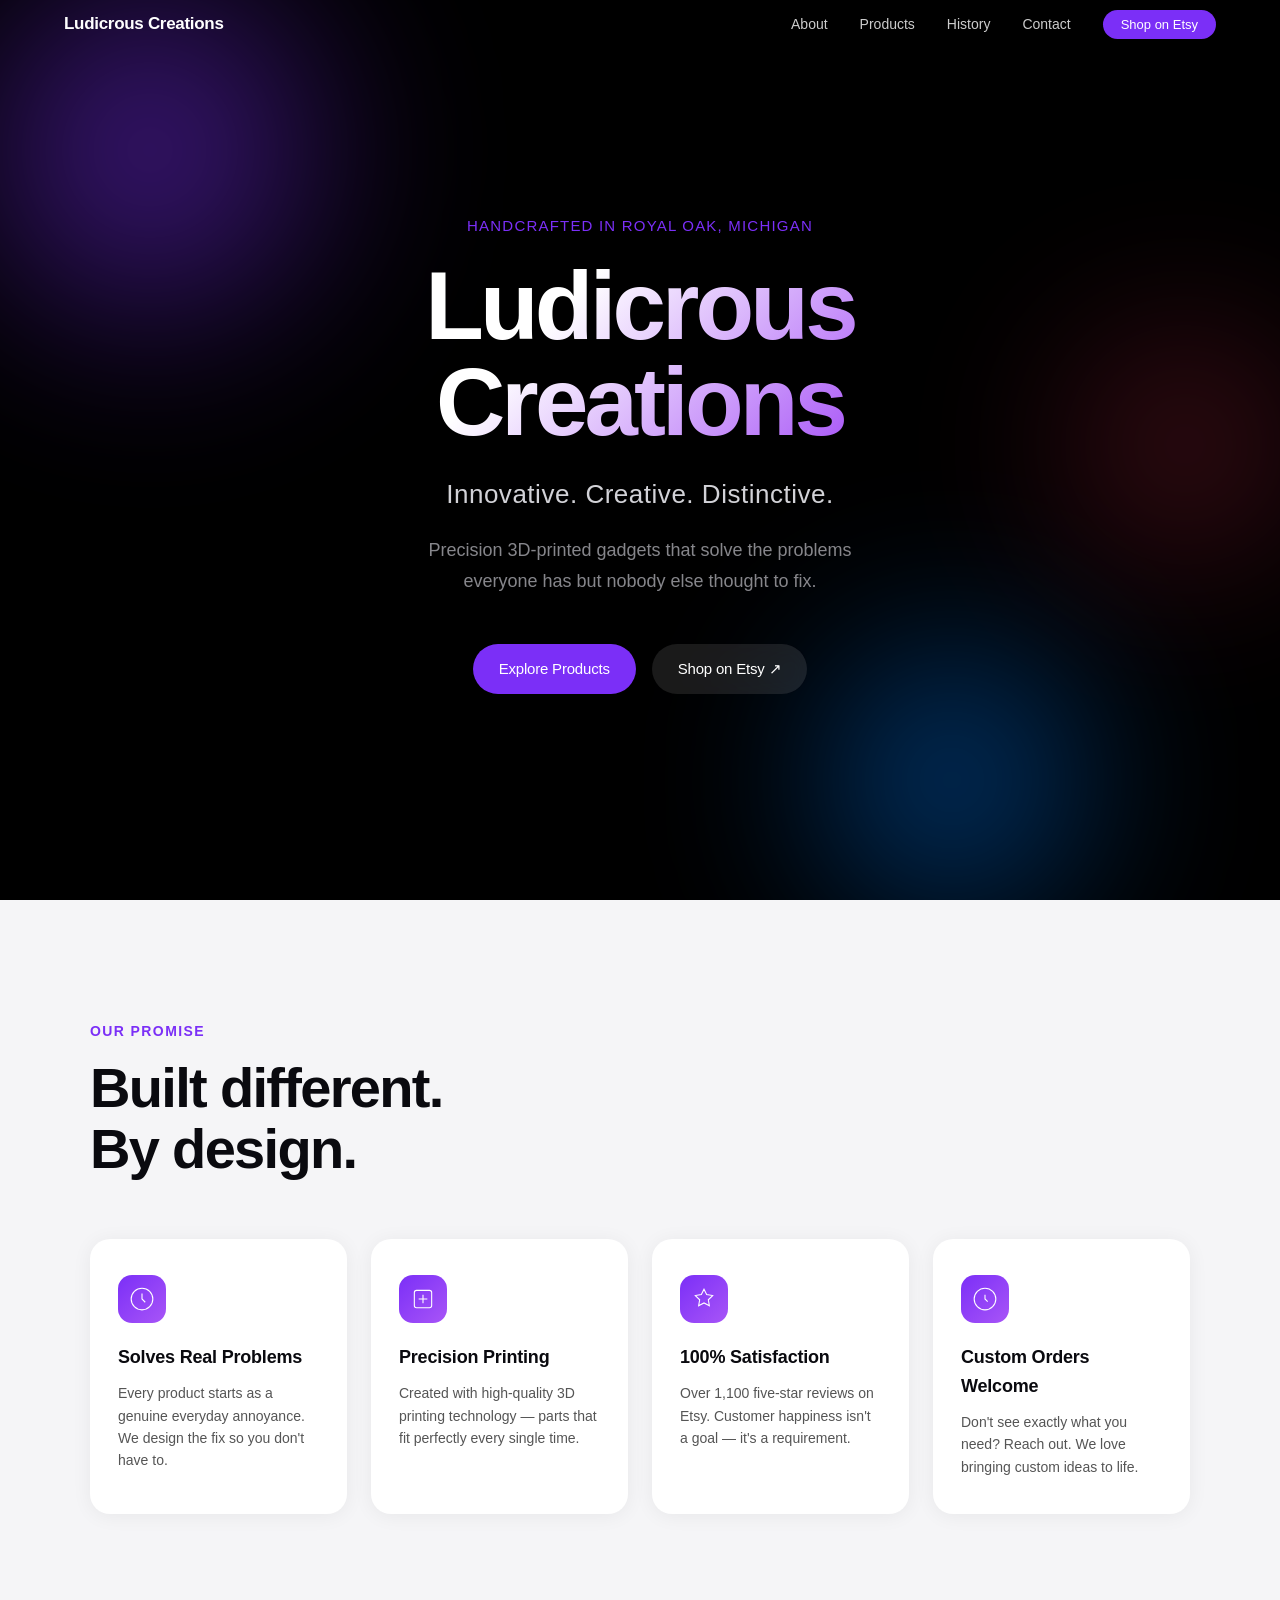
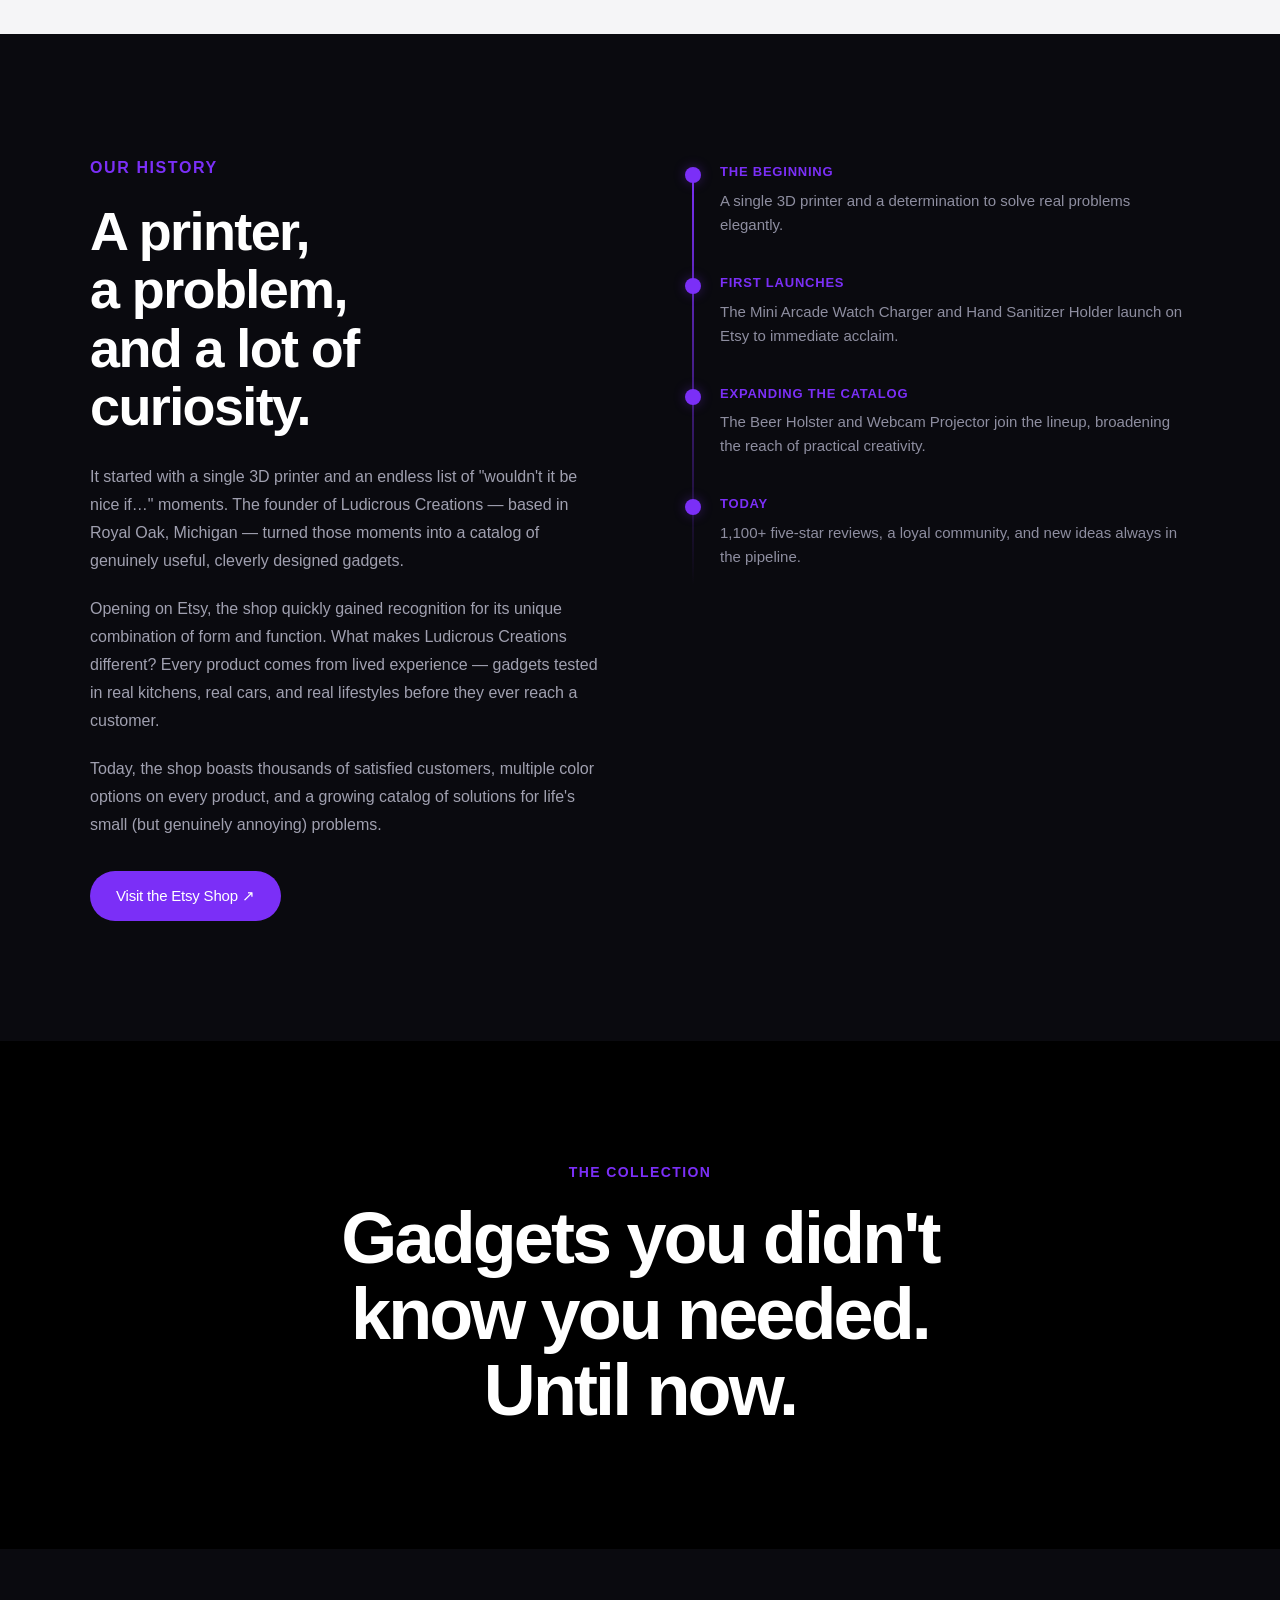
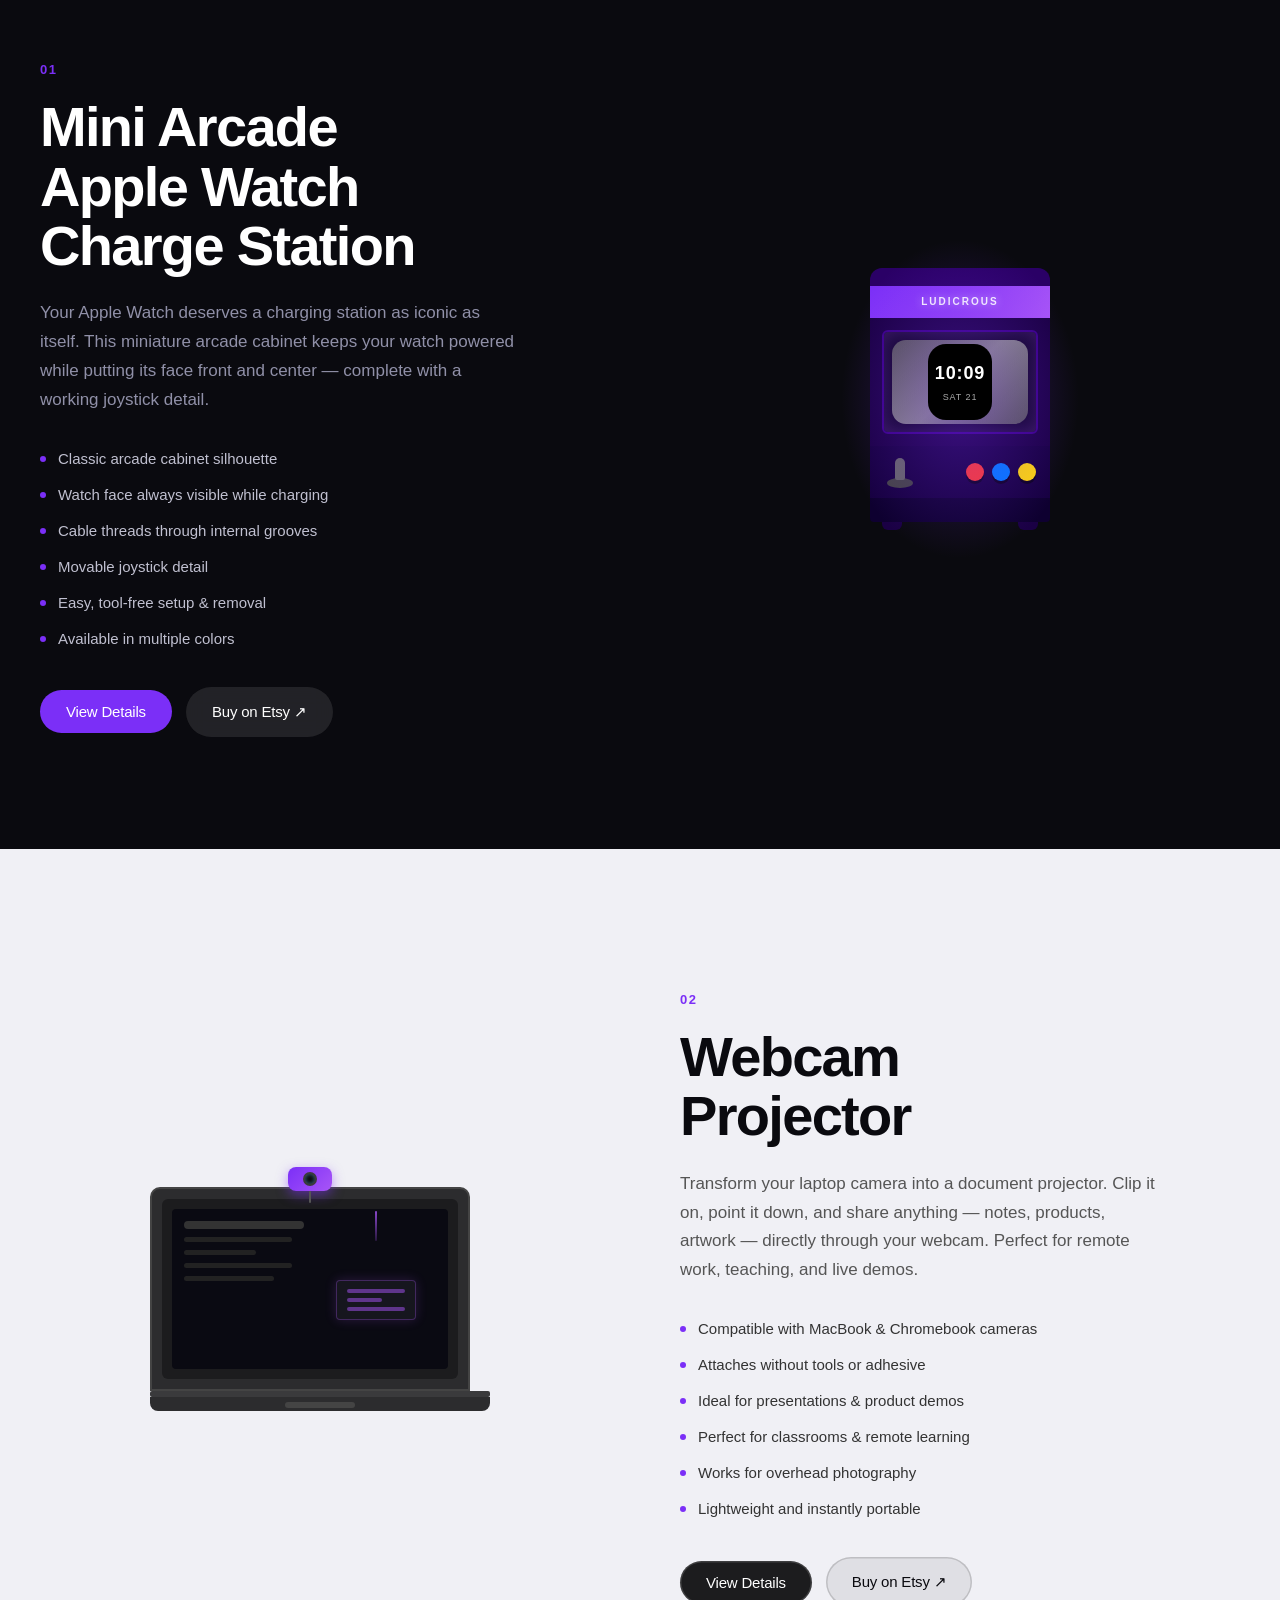
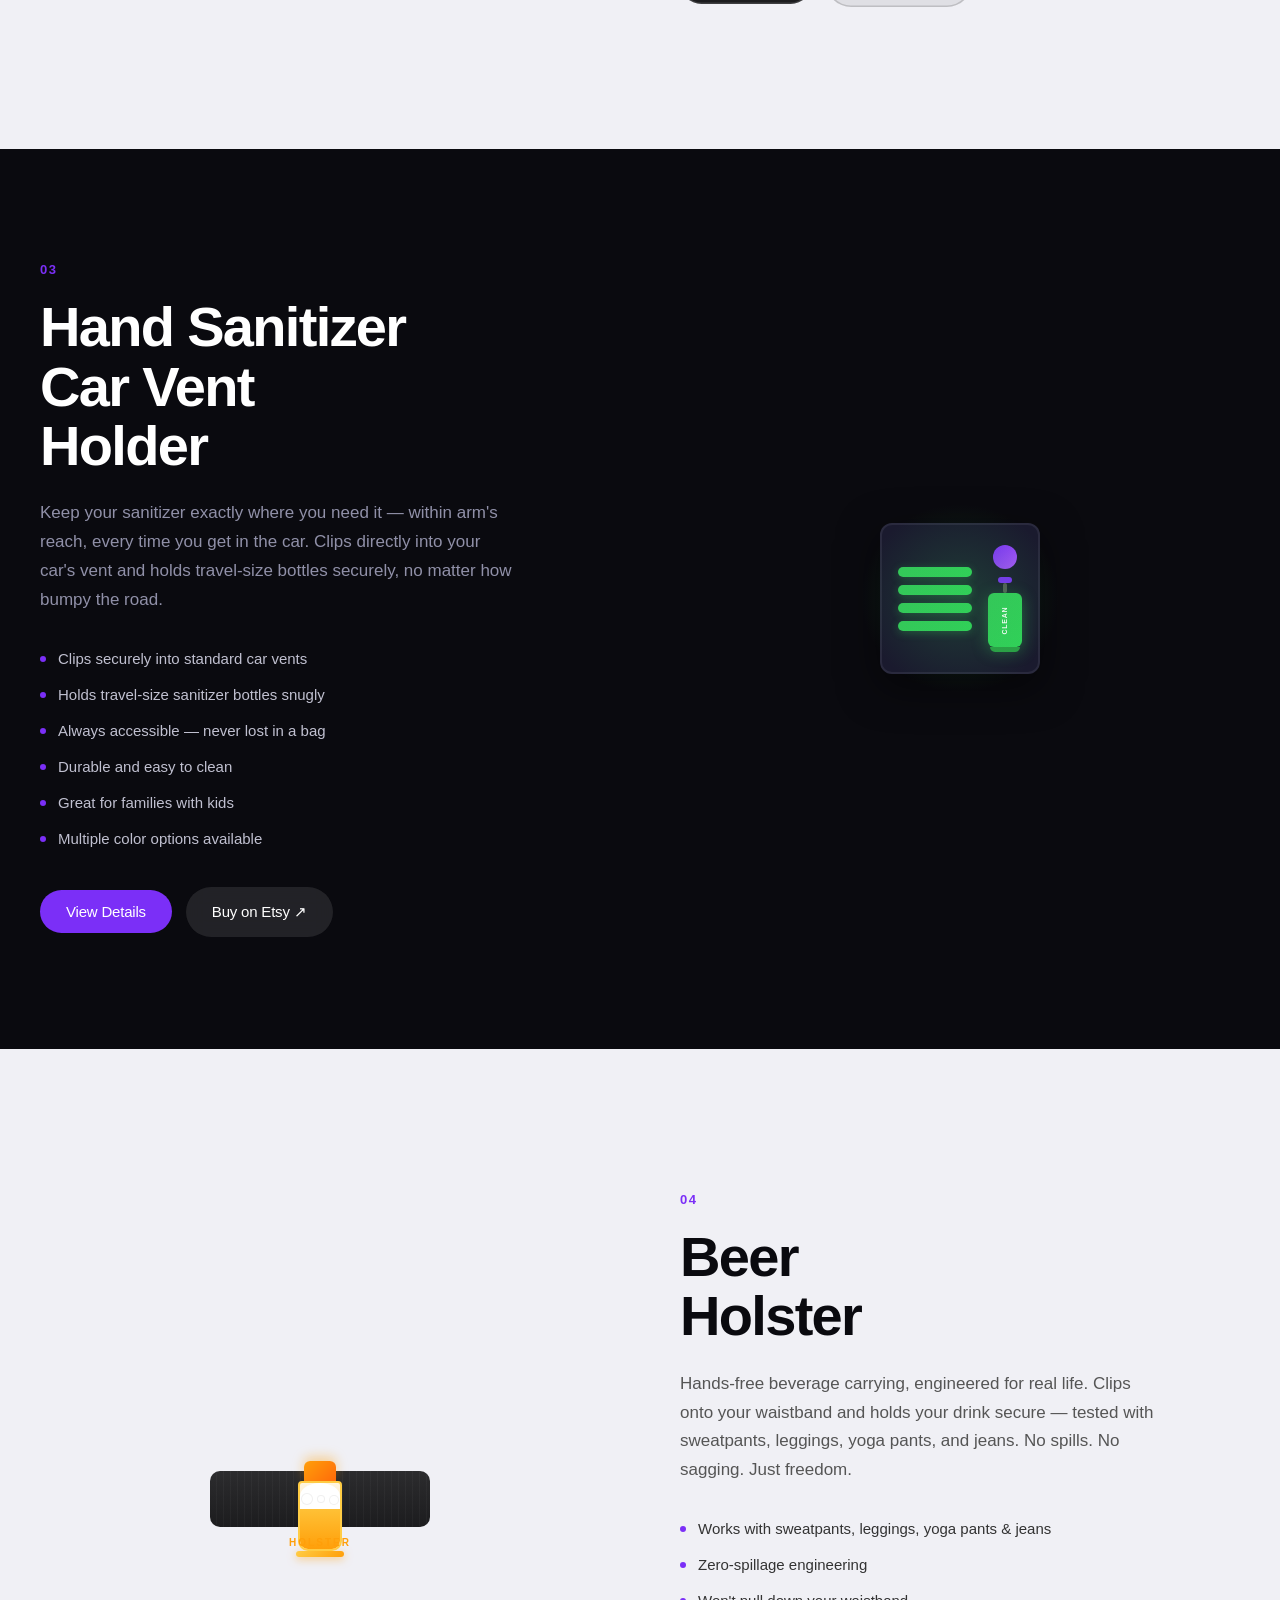
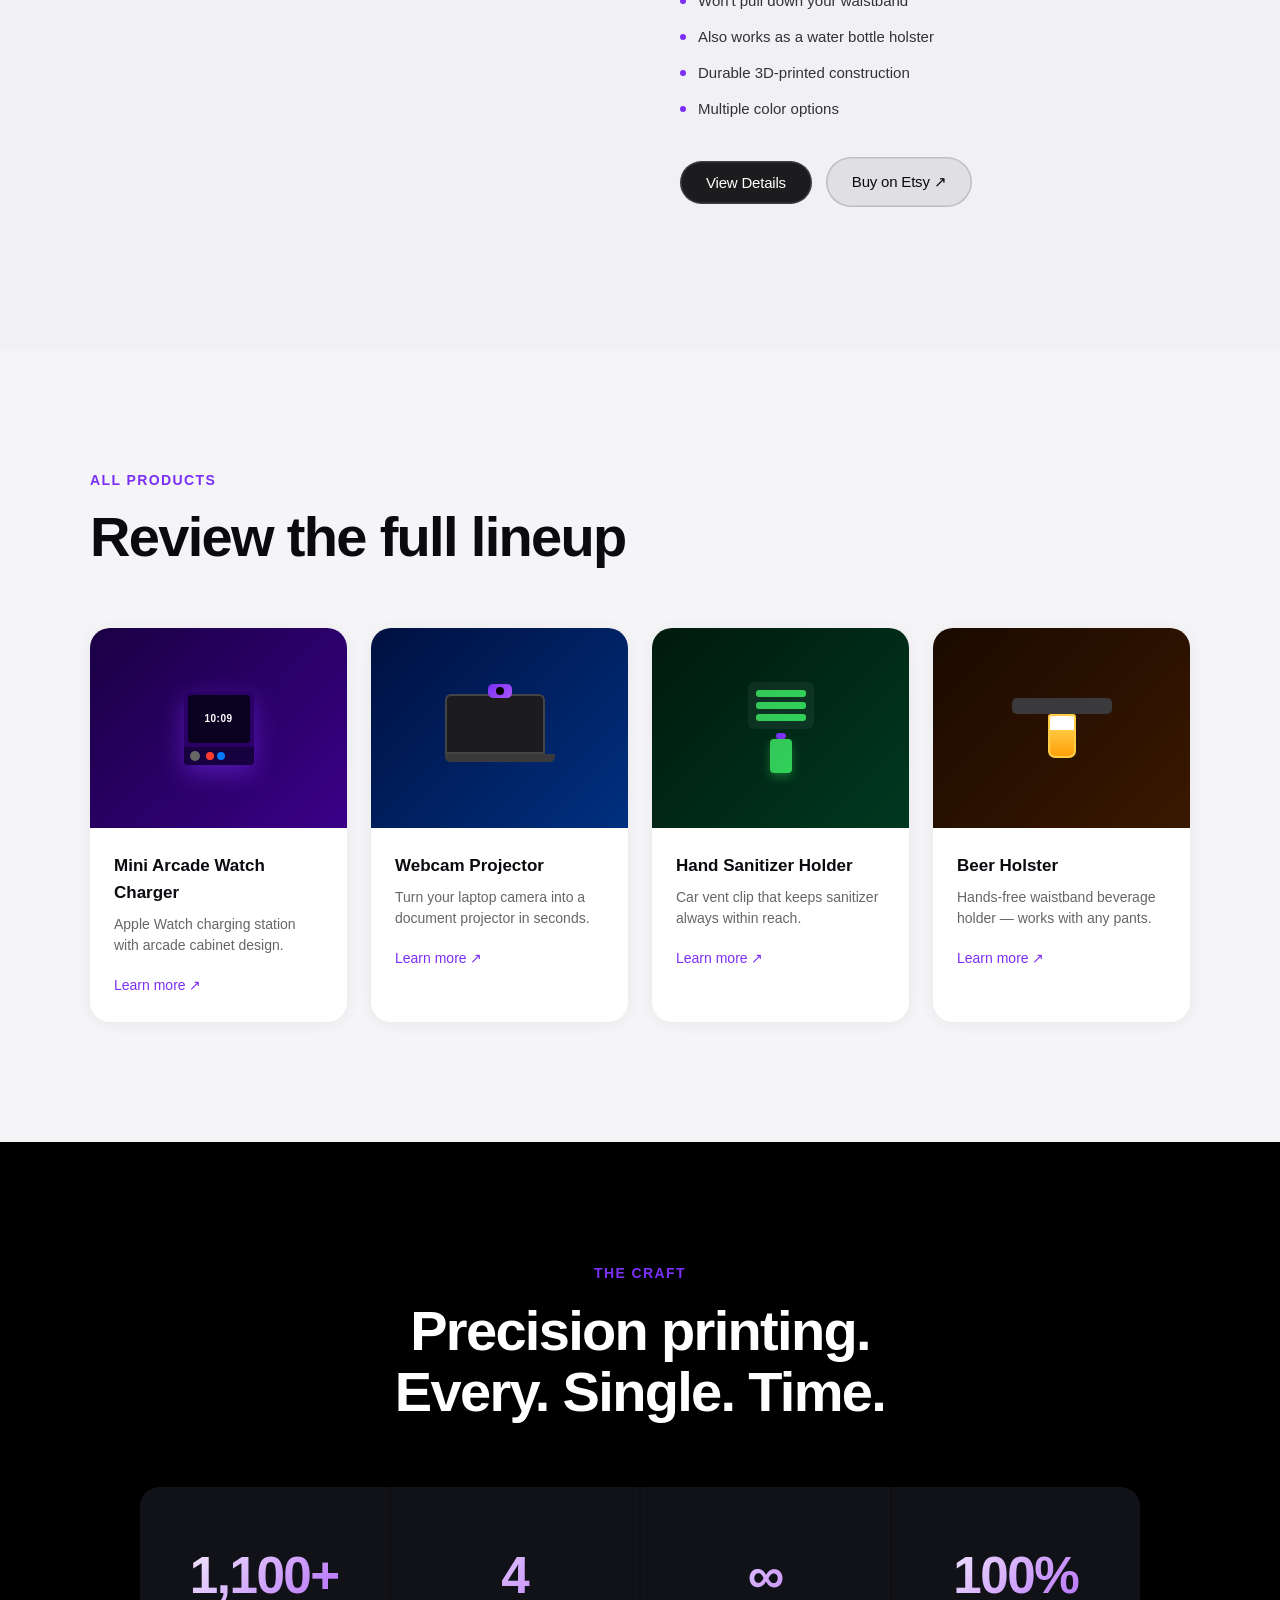
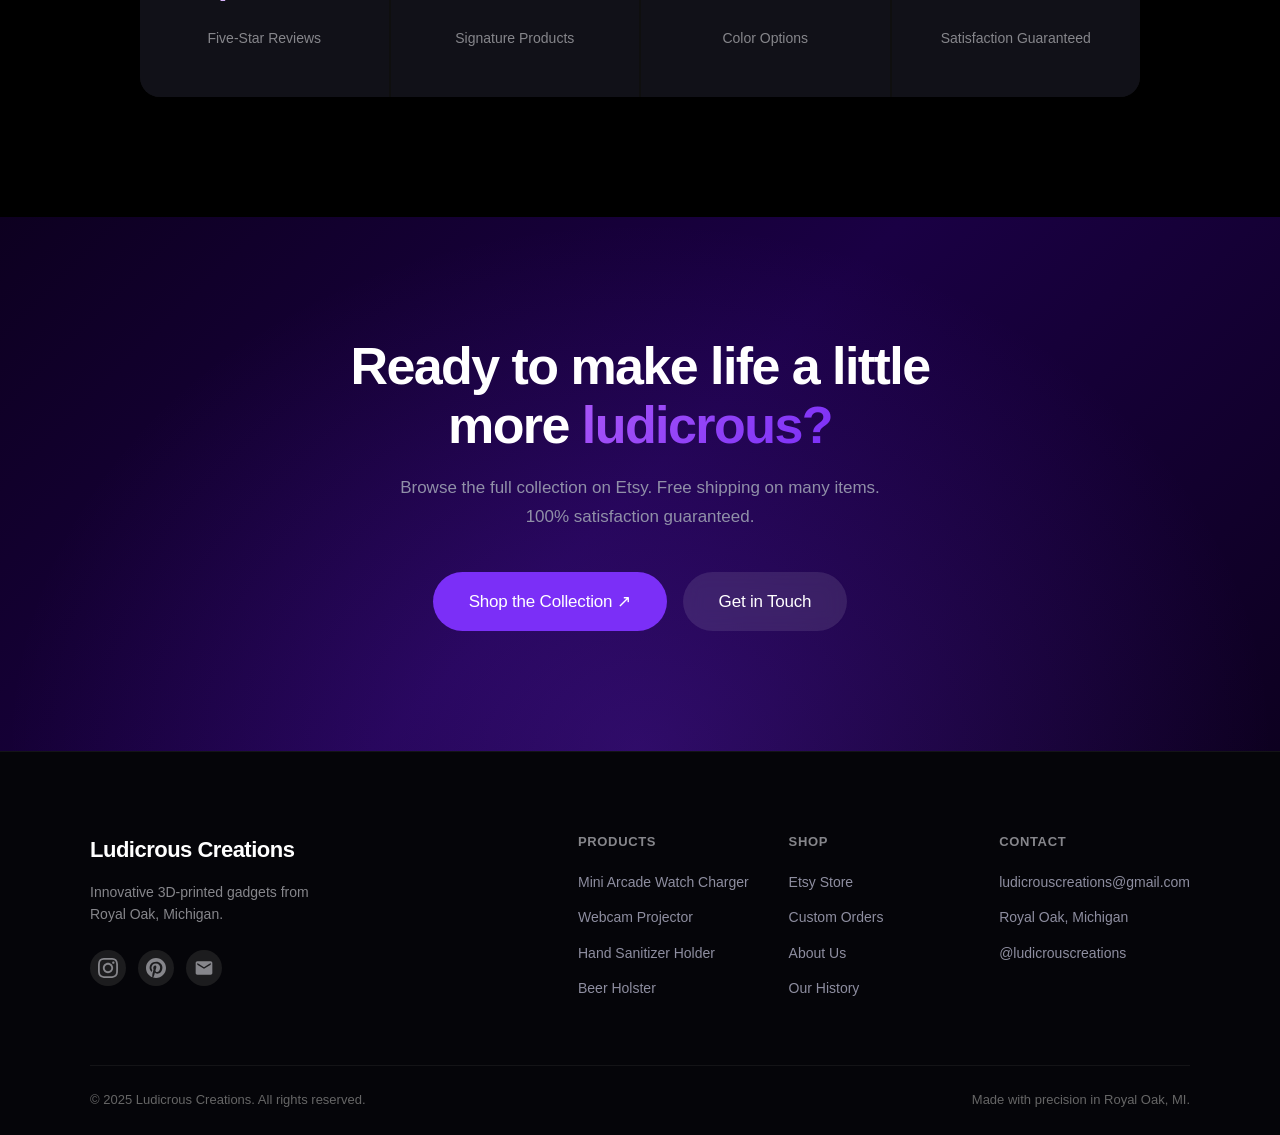
==== index.html @ 8a609b45 "Initial build: Apple-inspired Ludicrous Creations website Full-page scrolling website modeled after " ====
<!DOCTYPE html>
<html lang="en">
<head>
    <meta charset="UTF-8">
    <meta name="viewport" content="width=device-width, initial-scale=1.0">
    <title>Ludicrous Creations — Innovative. Creative. Distinctive.</title>
    <link rel="stylesheet" href="css/styles.css">
</head>
<body>

    <!-- Navigation -->
    <nav class="nav" id="navbar">
        <div class="nav-container">
            <a href="#hero" class="nav-logo">Ludicrous Creations</a>
            <ul class="nav-links" id="navLinks">
                <li><a href="#about">About</a></li>
                <li><a href="#products">Products</a></li>
                <li><a href="#history">History</a></li>
                <li><a href="#contact">Contact</a></li>
                <li><a href="https://www.etsy.com/shop/LudicrousCreations" target="_blank" class="nav-cta">Shop on Etsy</a></li>
            </ul>
            <button class="hamburger" id="hamburger" aria-label="Open menu">
                <span></span><span></span><span></span>
            </button>
        </div>
    </nav>

    <!-- Mobile Menu -->
    <div class="mobile-menu" id="mobileMenu">
        <button class="mobile-close" id="mobileClose" aria-label="Close menu">✕</button>
        <ul>
            <li><a href="#about" class="mobile-link">About</a></li>
            <li><a href="#products" class="mobile-link">Products</a></li>
            <li><a href="#history" class="mobile-link">History</a></li>
            <li><a href="#contact" class="mobile-link">Contact</a></li>
            <li><a href="https://www.etsy.com/shop/LudicrousCreations" target="_blank" class="mobile-link">Shop on Etsy</a></li>
        </ul>
    </div>
    <div class="mobile-overlay" id="mobileOverlay"></div>

    <!-- ═══════════════════════════════════════════════════════ HERO -->
    <section class="hero" id="hero">
        <div class="hero-bg">
            <div class="hero-orb hero-orb--1"></div>
            <div class="hero-orb hero-orb--2"></div>
            <div class="hero-orb hero-orb--3"></div>
        </div>
        <div class="hero-content">
            <p class="hero-eyebrow fade-up">Handcrafted in Royal Oak, Michigan</p>
            <h1 class="hero-title fade-up delay-1">Ludicrous<br>Creations</h1>
            <p class="hero-tagline fade-up delay-2">Innovative. Creative. Distinctive.</p>
            <p class="hero-sub fade-up delay-3">Precision 3D-printed gadgets that solve the problems<br>everyone has but nobody else thought to fix.</p>
            <div class="hero-buttons fade-up delay-4">
                <a href="#products" class="btn btn--primary">Explore Products</a>
                <a href="https://www.etsy.com/shop/LudicrousCreations" target="_blank" class="btn btn--ghost">Shop on Etsy ↗</a>
            </div>
        </div>
        <div class="scroll-hint" id="scrollHint">
            <span>Scroll to explore</span>
            <div class="scroll-mouse"><div class="scroll-wheel"></div></div>
        </div>
    </section>

    <!-- ═══════════════════════════════════════════════════════ PILLARS -->
    <section class="pillars" id="about">
        <div class="pillars-inner">
            <p class="section-eyebrow reveal">Our Promise</p>
            <h2 class="section-title reveal">Built different.<br>By design.</h2>
            <div class="pillars-grid reveal">
                <div class="pillar-card">
                    <div class="pillar-icon">
                        <svg viewBox="0 0 48 48" fill="none" stroke="currentColor" stroke-width="2">
                            <circle cx="24" cy="24" r="20"/>
                            <path d="M24 14v10l6 6"/>
                        </svg>
                    </div>
                    <h3>Solves Real Problems</h3>
                    <p>Every product starts as a genuine everyday annoyance. We design the fix so you don't have to.</p>
                </div>
                <div class="pillar-card">
                    <div class="pillar-icon">
                        <svg viewBox="0 0 48 48" fill="none" stroke="currentColor" stroke-width="2">
                            <rect x="8" y="8" width="32" height="32" rx="4"/>
                            <path d="M16 24h16M24 16v16"/>
                        </svg>
                    </div>
                    <h3>Precision Printing</h3>
                    <p>Created with high-quality 3D printing technology — parts that fit perfectly every single time.</p>
                </div>
                <div class="pillar-card">
                    <div class="pillar-icon">
                        <svg viewBox="0 0 48 48" fill="none" stroke="currentColor" stroke-width="2">
                            <path d="M24 6l4.9 9.9L40 17.6l-8 7.8 1.9 11-9.9-5.2L14.1 36.4l1.9-11L8 17.6l11.1-1.7z"/>
                        </svg>
                    </div>
                    <h3>100% Satisfaction</h3>
                    <p>Over 1,100 five-star reviews on Etsy. Customer happiness isn't a goal — it's a requirement.</p>
                </div>
                <div class="pillar-card">
                    <div class="pillar-icon">
                        <svg viewBox="0 0 48 48" fill="none" stroke="currentColor" stroke-width="2">
                            <path d="M24 4C13 4 4 13 4 24s9 20 20 20 20-9 20-20S35 4 24 4z"/>
                            <path d="M24 16v8l5 5"/>
                        </svg>
                    </div>
                    <h3>Custom Orders Welcome</h3>
                    <p>Don't see exactly what you need? Reach out. We love bringing custom ideas to life.</p>
                </div>
            </div>
        </div>
    </section>

    <!-- ═══════════════════════════════════════════════════════ HISTORY -->
    <section class="history-section" id="history">
        <div class="history-inner">
            <div class="history-text">
                <p class="section-eyebrow reveal">Our History</p>
                <h2 class="reveal">A printer,<br>a problem,<br>and a lot of<br>curiosity.</h2>
                <p class="reveal">It started with a single 3D printer and an endless list of "wouldn't it be nice if…" moments. The founder of Ludicrous Creations — based in Royal Oak, Michigan — turned those moments into a catalog of genuinely useful, cleverly designed gadgets.</p>
                <p class="reveal">Opening on Etsy, the shop quickly gained recognition for its unique combination of form and function. What makes Ludicrous Creations different? Every product comes from lived experience — gadgets tested in real kitchens, real cars, and real lifestyles before they ever reach a customer.</p>
                <p class="reveal">Today, the shop boasts thousands of satisfied customers, multiple color options on every product, and a growing catalog of solutions for life's small (but genuinely annoying) problems.</p>
                <a href="https://www.etsy.com/shop/LudicrousCreations" target="_blank" class="btn btn--primary reveal">Visit the Etsy Shop ↗</a>
            </div>
            <div class="history-timeline reveal">
                <div class="tl-line"></div>
                <div class="tl-item">
                    <div class="tl-dot"></div>
                    <div class="tl-body">
                        <span class="tl-label">The Beginning</span>
                        <p>A single 3D printer and a determination to solve real problems elegantly.</p>
                    </div>
                </div>
                <div class="tl-item">
                    <div class="tl-dot"></div>
                    <div class="tl-body">
                        <span class="tl-label">First Launches</span>
                        <p>The Mini Arcade Watch Charger and Hand Sanitizer Holder launch on Etsy to immediate acclaim.</p>
                    </div>
                </div>
                <div class="tl-item">
                    <div class="tl-dot"></div>
                    <div class="tl-body">
                        <span class="tl-label">Expanding the Catalog</span>
                        <p>The Beer Holster and Webcam Projector join the lineup, broadening the reach of practical creativity.</p>
                    </div>
                </div>
                <div class="tl-item">
                    <div class="tl-dot"></div>
                    <div class="tl-body">
                        <span class="tl-label">Today</span>
                        <p>1,100+ five-star reviews, a loyal community, and new ideas always in the pipeline.</p>
                    </div>
                </div>
            </div>
        </div>
    </section>

    <!-- ═══════════════════════════════════════════════════════ PRODUCTS INTRO -->
    <section class="products-intro" id="products">
        <p class="section-eyebrow reveal">The Collection</p>
        <h2 class="products-intro-title reveal">Gadgets you didn't<br>know you needed.<br>Until now.</h2>
    </section>

    <!-- ═══════════════════════════════════════════════════════ PRODUCT 1: ARCADE -->
    <section class="product-scene product-scene--dark" id="product-arcade">
        <div class="product-scene-inner">
            <div class="product-scene-text">
                <span class="product-num reveal">01</span>
                <h2 class="product-scene-title reveal">Mini Arcade<br>Apple Watch<br>Charge Station</h2>
                <p class="product-scene-desc reveal">Your Apple Watch deserves a charging station as iconic as itself. This miniature arcade cabinet keeps your watch powered while putting its face front and center — complete with a working joystick detail.</p>
                <ul class="product-features reveal">
                    <li><span class="feat-bullet"></span>Classic arcade cabinet silhouette</li>
                    <li><span class="feat-bullet"></span>Watch face always visible while charging</li>
                    <li><span class="feat-bullet"></span>Cable threads through internal grooves</li>
                    <li><span class="feat-bullet"></span>Movable joystick detail</li>
                    <li><span class="feat-bullet"></span>Easy, tool-free setup &amp; removal</li>
                    <li><span class="feat-bullet"></span>Available in multiple colors</li>
                </ul>
                <div class="product-scene-buttons reveal">
                    <button class="btn btn--primary" onclick="openModal('arcade')">View Details</button>
                    <a href="https://www.etsy.com/shop/LudicrousCreations" target="_blank" class="btn btn--ghost">Buy on Etsy ↗</a>
                </div>
            </div>
            <div class="product-scene-visual reveal">
                <!-- CSS Arcade Cabinet Illustration -->
                <div class="illus-arcade">
                    <div class="arcade-cabinet">
                        <div class="arcade-top"></div>
                        <div class="arcade-marquee"><span>LUDICROUS</span></div>
                        <div class="arcade-bezel">
                            <div class="arcade-screen">
                                <div class="watch-face">
                                    <div class="watch-ring"></div>
                                    <div class="watch-display">
                                        <div class="watch-time">10:09</div>
                                        <div class="watch-date">SAT 21</div>
                                    </div>
                                </div>
                            </div>
                        </div>
                        <div class="arcade-panel">
                            <div class="joystick-wrap">
                                <div class="joystick-base"></div>
                                <div class="joystick-stick"></div>
                            </div>
                            <div class="arcade-btns">
                                <div class="arcade-btn btn-red"></div>
                                <div class="arcade-btn btn-blue"></div>
                                <div class="arcade-btn btn-yellow"></div>
                            </div>
                        </div>
                        <div class="arcade-body"></div>
                        <div class="arcade-feet">
                            <div class="arcade-foot"></div>
                            <div class="arcade-foot"></div>
                        </div>
                    </div>
                    <div class="arcade-glow"></div>
                </div>
            </div>
        </div>
    </section>

    <!-- ═══════════════════════════════════════════════════════ PRODUCT 2: WEBCAM -->
    <section class="product-scene product-scene--light" id="product-webcam">
        <div class="product-scene-inner product-scene-inner--flip">
            <div class="product-scene-visual reveal">
                <!-- CSS Laptop + Webcam Projector Illustration -->
                <div class="illus-webcam">
                    <div class="laptop">
                        <div class="laptop-lid">
                            <div class="laptop-screen-frame">
                                <div class="laptop-screen">
                                    <div class="screen-ui">
                                        <div class="screen-bar"></div>
                                        <div class="screen-content-line"></div>
                                        <div class="screen-content-line short"></div>
                                        <div class="screen-content-line"></div>
                                        <div class="screen-content-line shorter"></div>
                                    </div>
                                    <div class="projector-output">
                                        <div class="proj-beam"></div>
                                        <div class="proj-doc">
                                            <div class="doc-line"></div>
                                            <div class="doc-line short"></div>
                                            <div class="doc-line"></div>
                                        </div>
                                    </div>
                                </div>
                            </div>
                            <div class="webcam-clip">
                                <div class="clip-body">
                                    <div class="clip-lens"></div>
                                </div>
                                <div class="clip-arm"></div>
                            </div>
                        </div>
                        <div class="laptop-hinge"></div>
                        <div class="laptop-base">
                            <div class="trackpad"></div>
                        </div>
                    </div>
                </div>
            </div>
            <div class="product-scene-text">
                <span class="product-num reveal">02</span>
                <h2 class="product-scene-title reveal">Webcam<br>Projector</h2>
                <p class="product-scene-desc reveal">Transform your laptop camera into a document projector. Clip it on, point it down, and share anything — notes, products, artwork — directly through your webcam. Perfect for remote work, teaching, and live demos.</p>
                <ul class="product-features reveal">
                    <li><span class="feat-bullet"></span>Compatible with MacBook &amp; Chromebook cameras</li>
                    <li><span class="feat-bullet"></span>Attaches without tools or adhesive</li>
                    <li><span class="feat-bullet"></span>Ideal for presentations &amp; product demos</li>
                    <li><span class="feat-bullet"></span>Perfect for classrooms &amp; remote learning</li>
                    <li><span class="feat-bullet"></span>Works for overhead photography</li>
                    <li><span class="feat-bullet"></span>Lightweight and instantly portable</li>
                </ul>
                <div class="product-scene-buttons reveal">
                    <button class="btn btn--primary-dark" onclick="openModal('webcam')">View Details</button>
                    <a href="https://www.etsy.com/shop/LudicrousCreations" target="_blank" class="btn btn--ghost-dark">Buy on Etsy ↗</a>
                </div>
            </div>
        </div>
    </section>

    <!-- ═══════════════════════════════════════════════════════ PRODUCT 3: SANITIZER -->
    <section class="product-scene product-scene--dark" id="product-sanitizer">
        <div class="product-scene-inner">
            <div class="product-scene-text">
                <span class="product-num reveal">03</span>
                <h2 class="product-scene-title reveal">Hand Sanitizer<br>Car Vent<br>Holder</h2>
                <p class="product-scene-desc reveal">Keep your sanitizer exactly where you need it — within arm's reach, every time you get in the car. Clips directly into your car's vent and holds travel-size bottles securely, no matter how bumpy the road.</p>
                <ul class="product-features reveal">
                    <li><span class="feat-bullet"></span>Clips securely into standard car vents</li>
                    <li><span class="feat-bullet"></span>Holds travel-size sanitizer bottles snugly</li>
                    <li><span class="feat-bullet"></span>Always accessible — never lost in a bag</li>
                    <li><span class="feat-bullet"></span>Durable and easy to clean</li>
                    <li><span class="feat-bullet"></span>Great for families with kids</li>
                    <li><span class="feat-bullet"></span>Multiple color options available</li>
                </ul>
                <div class="product-scene-buttons reveal">
                    <button class="btn btn--primary" onclick="openModal('sanitizer')">View Details</button>
                    <a href="https://www.etsy.com/shop/LudicrousCreations" target="_blank" class="btn btn--ghost">Buy on Etsy ↗</a>
                </div>
            </div>
            <div class="product-scene-visual reveal">
                <!-- CSS Car Vent + Sanitizer Illustration -->
                <div class="illus-sanitizer">
                    <div class="car-vent-wrap">
                        <div class="car-vent">
                            <div class="vent-frame">
                                <div class="vent-slat"></div>
                                <div class="vent-slat"></div>
                                <div class="vent-slat"></div>
                                <div class="vent-slat"></div>
                            </div>
                            <div class="vent-clip">
                                <div class="clip-ring"></div>
                                <div class="sanitizer-bottle">
                                    <div class="bottle-top">
                                        <div class="pump-head"></div>
                                        <div class="pump-neck"></div>
                                    </div>
                                    <div class="bottle-body">
                                        <div class="bottle-label">CLEAN</div>
                                    </div>
                                    <div class="bottle-base"></div>
                                </div>
                            </div>
                        </div>
                        <div class="vent-glow"></div>
                    </div>
                </div>
            </div>
        </div>
    </section>

    <!-- ═══════════════════════════════════════════════════════ PRODUCT 4: BEER HOLSTER -->
    <section class="product-scene product-scene--light" id="product-beer">
        <div class="product-scene-inner product-scene-inner--flip">
            <div class="product-scene-visual reveal">
                <!-- CSS Beer Holster Illustration -->
                <div class="illus-beer">
                    <div class="holster-scene">
                        <div class="waistband">
                            <div class="fabric-texture"></div>
                            <div class="holster-mount">
                                <div class="holster-clip-body">
                                    <div class="holster-arm"></div>
                                    <div class="cup-holder">
                                        <div class="cup">
                                            <div class="cup-body">
                                                <div class="beer-liquid"></div>
                                                <div class="beer-foam">
                                                    <div class="foam-bubble"></div>
                                                    <div class="foam-bubble b2"></div>
                                                    <div class="foam-bubble b3"></div>
                                                </div>
                                            </div>
                                            <div class="cup-ring"></div>
                                        </div>
                                    </div>
                                </div>
                            </div>
                        </div>
                        <div class="holster-label-tag">HOLSTER</div>
                    </div>
                </div>
            </div>
            <div class="product-scene-text">
                <span class="product-num reveal">04</span>
                <h2 class="product-scene-title reveal">Beer<br>Holster</h2>
                <p class="product-scene-desc reveal">Hands-free beverage carrying, engineered for real life. Clips onto your waistband and holds your drink secure — tested with sweatpants, leggings, yoga pants, and jeans. No spills. No sagging. Just freedom.</p>
                <ul class="product-features reveal">
                    <li><span class="feat-bullet"></span>Works with sweatpants, leggings, yoga pants &amp; jeans</li>
                    <li><span class="feat-bullet"></span>Zero-spillage engineering</li>
                    <li><span class="feat-bullet"></span>Won't pull down your waistband</li>
                    <li><span class="feat-bullet"></span>Also works as a water bottle holster</li>
                    <li><span class="feat-bullet"></span>Durable 3D-printed construction</li>
                    <li><span class="feat-bullet"></span>Multiple color options</li>
                </ul>
                <div class="product-scene-buttons reveal">
                    <button class="btn btn--primary-dark" onclick="openModal('beer')">View Details</button>
                    <a href="https://www.etsy.com/shop/LudicrousCreations" target="_blank" class="btn btn--ghost-dark">Buy on Etsy ↗</a>
                </div>
            </div>
        </div>
    </section>

    <!-- ═══════════════════════════════════════════════════════ PRODUCTS MENU / GRID -->
    <section class="products-grid-section">
        <div class="products-grid-inner">
            <p class="section-eyebrow reveal">All Products</p>
            <h2 class="section-title reveal">Review the full lineup</h2>
            <div class="products-grid reveal">
                <div class="product-card" onclick="openModal('arcade')">
                    <div class="product-card-visual pc-arcade">
                        <div class="pc-illus-arcade">
                            <div class="pc-cabinet">
                                <div class="pc-screen">
                                    <div class="pc-watch-time">10:09</div>
                                </div>
                                <div class="pc-controls">
                                    <div class="pc-joy"></div>
                                    <div class="pc-btns"><span></span><span></span></div>
                                </div>
                            </div>
                        </div>
                    </div>
                    <div class="product-card-body">
                        <h3>Mini Arcade Watch Charger</h3>
                        <p>Apple Watch charging station with arcade cabinet design.</p>
                        <button class="btn-link">Learn more ↗</button>
                    </div>
                </div>
                <div class="product-card" onclick="openModal('webcam')">
                    <div class="product-card-visual pc-webcam">
                        <div class="pc-illus-webcam">
                            <div class="pc-laptop">
                                <div class="pc-screen"></div>
                                <div class="pc-clip"><div class="pc-lens"></div></div>
                                <div class="pc-base"></div>
                            </div>
                        </div>
                    </div>
                    <div class="product-card-body">
                        <h3>Webcam Projector</h3>
                        <p>Turn your laptop camera into a document projector in seconds.</p>
                        <button class="btn-link">Learn more ↗</button>
                    </div>
                </div>
                <div class="product-card" onclick="openModal('sanitizer')">
                    <div class="product-card-visual pc-sanitizer">
                        <div class="pc-illus-sanitizer">
                            <div class="pc-vent">
                                <div class="pc-slat"></div>
                                <div class="pc-slat"></div>
                                <div class="pc-slat"></div>
                            </div>
                            <div class="pc-bottle">
                                <div class="pc-pump"></div>
                                <div class="pc-body"></div>
                            </div>
                        </div>
                    </div>
                    <div class="product-card-body">
                        <h3>Hand Sanitizer Holder</h3>
                        <p>Car vent clip that keeps sanitizer always within reach.</p>
                        <button class="btn-link">Learn more ↗</button>
                    </div>
                </div>
                <div class="product-card" onclick="openModal('beer')">
                    <div class="product-card-visual pc-beer">
                        <div class="pc-illus-beer">
                            <div class="pc-belt"></div>
                            <div class="pc-holster">
                                <div class="pc-cup">
                                    <div class="pc-liquid"></div>
                                    <div class="pc-foam"></div>
                                </div>
                            </div>
                        </div>
                    </div>
                    <div class="product-card-body">
                        <h3>Beer Holster</h3>
                        <p>Hands-free waistband beverage holder — works with any pants.</p>
                        <button class="btn-link">Learn more ↗</button>
                    </div>
                </div>
            </div>
        </div>
    </section>

    <!-- ═══════════════════════════════════════════════════════ CRAFT SECTION -->
    <section class="craft-section">
        <div class="craft-inner">
            <div class="craft-header reveal">
                <p class="section-eyebrow">The Craft</p>
                <h2>Precision printing.<br>Every. Single. Time.</h2>
            </div>
            <div class="craft-stats reveal">
                <div class="stat-card">
                    <div class="stat-number">1,100+</div>
                    <div class="stat-label">Five-Star Reviews</div>
                </div>
                <div class="stat-card">
                    <div class="stat-number">4</div>
                    <div class="stat-label">Signature Products</div>
                </div>
                <div class="stat-card">
                    <div class="stat-number">∞</div>
                    <div class="stat-label">Color Options</div>
                </div>
                <div class="stat-card">
                    <div class="stat-number">100%</div>
                    <div class="stat-label">Satisfaction Guaranteed</div>
                </div>
            </div>
        </div>
    </section>

    <!-- ═══════════════════════════════════════════════════════ CTA -->
    <section class="cta-section">
        <div class="cta-inner reveal">
            <h2>Ready to make life a little more <em>ludicrous?</em></h2>
            <p>Browse the full collection on Etsy. Free shipping on many items.<br>100% satisfaction guaranteed.</p>
            <div class="cta-buttons">
                <a href="https://www.etsy.com/shop/LudicrousCreations" target="_blank" class="btn btn--primary btn--large">Shop the Collection ↗</a>
                <a href="mailto:ludicrouscreations@gmail.com" class="btn btn--ghost btn--large">Get in Touch</a>
            </div>
        </div>
    </section>

    <!-- ═══════════════════════════════════════════════════════ FOOTER -->
    <footer class="footer" id="contact">
        <div class="footer-inner">
            <div class="footer-brand">
                <div class="footer-logo">Ludicrous Creations</div>
                <p>Innovative 3D-printed gadgets from<br>Royal Oak, Michigan.</p>
                <div class="social-links">
                    <a href="https://www.instagram.com/ludicrouscreations" target="_blank" aria-label="Instagram" class="social-link">
                        <svg viewBox="0 0 24 24" fill="currentColor" width="20" height="20"><path d="M12 2.163c3.204 0 3.584.012 4.85.07 3.252.148 4.771 1.691 4.919 4.919.058 1.265.069 1.645.069 4.849 0 3.205-.012 3.584-.069 4.849-.149 3.225-1.664 4.771-4.919 4.919-1.266.058-1.644.07-4.85.07-3.204 0-3.584-.012-4.849-.07-3.26-.149-4.771-1.699-4.919-4.92-.058-1.265-.07-1.644-.07-4.849 0-3.204.013-3.583.07-4.849.149-3.227 1.664-4.771 4.919-4.919 1.266-.057 1.645-.069 4.849-.069zm0-2.163c-3.259 0-3.667.014-4.947.072-4.358.2-6.78 2.618-6.98 6.98-.059 1.281-.073 1.689-.073 4.948 0 3.259.014 3.668.072 4.948.2 4.358 2.618 6.78 6.98 6.98 1.281.058 1.689.072 4.948.072 3.259 0 3.668-.014 4.948-.072 4.354-.2 6.782-2.618 6.979-6.98.059-1.28.073-1.689.073-4.948 0-3.259-.014-3.667-.072-4.947-.196-4.354-2.617-6.78-6.979-6.98-1.281-.059-1.69-.073-4.949-.073zm0 5.838c-3.403 0-6.162 2.759-6.162 6.162s2.759 6.163 6.162 6.163 6.162-2.759 6.162-6.163c0-3.403-2.759-6.162-6.162-6.162zm0 10.162c-2.209 0-4-1.79-4-4 0-2.209 1.791-4 4-4s4 1.791 4 4c0 2.21-1.791 4-4 4zm6.406-11.845c-.796 0-1.441.645-1.441 1.44s.645 1.44 1.441 1.44c.795 0 1.439-.645 1.439-1.44s-.644-1.44-1.439-1.44z"/></svg>
                    </a>
                    <a href="https://www.pinterest.com/LudicrousCreations" target="_blank" aria-label="Pinterest" class="social-link">
                        <svg viewBox="0 0 24 24" fill="currentColor" width="20" height="20"><path d="M12 0c-6.627 0-12 5.372-12 12 0 5.084 3.163 9.426 7.627 11.174-.105-.949-.2-2.405.042-3.441.218-.937 1.407-5.965 1.407-5.965s-.359-.719-.359-1.782c0-1.668.967-2.914 2.171-2.914 1.023 0 1.518.769 1.518 1.69 0 1.029-.655 2.568-.994 3.995-.283 1.194.599 2.169 1.777 2.169 2.133 0 3.772-2.249 3.772-5.495 0-2.873-2.064-4.882-5.012-4.882-3.414 0-5.418 2.561-5.418 5.207 0 1.031.397 2.138.893 2.738a.36.36 0 0 1 .083.345l-.333 1.36c-.053.22-.174.267-.402.161-1.499-.698-2.436-2.889-2.436-4.649 0-3.785 2.75-7.262 7.929-7.262 4.163 0 7.398 2.967 7.398 6.931 0 4.136-2.607 7.464-6.227 7.464-1.216 0-2.359-.632-2.75-1.378l-.748 2.853c-.271 1.043-1.002 2.35-1.492 3.146C9.57 23.812 10.763 24 12 24c6.627 0 12-5.373 12-12 0-6.628-5.373-12-12-12z"/></svg>
                    </a>
                    <a href="mailto:ludicrouscreations@gmail.com" aria-label="Email" class="social-link">
                        <svg viewBox="0 0 24 24" fill="currentColor" width="20" height="20"><path d="M20 4H4c-1.1 0-2 .9-2 2v12c0 1.1.9 2 2 2h16c1.1 0 2-.9 2-2V6c0-1.1-.9-2-2-2zm0 4l-8 5-8-5V6l8 5 8-5v2z"/></svg>
                    </a>
                </div>
            </div>
            <div class="footer-cols">
                <div class="footer-col">
                    <h4>Products</h4>
                    <ul>
                        <li><a href="#product-arcade" onclick="openModal('arcade'); return false;">Mini Arcade Watch Charger</a></li>
                        <li><a href="#product-webcam" onclick="openModal('webcam'); return false;">Webcam Projector</a></li>
                        <li><a href="#product-sanitizer" onclick="openModal('sanitizer'); return false;">Hand Sanitizer Holder</a></li>
                        <li><a href="#product-beer" onclick="openModal('beer'); return false;">Beer Holster</a></li>
                    </ul>
                </div>
                <div class="footer-col">
                    <h4>Shop</h4>
                    <ul>
                        <li><a href="https://www.etsy.com/shop/LudicrousCreations" target="_blank">Etsy Store</a></li>
                        <li><a href="mailto:ludicrouscreations@gmail.com">Custom Orders</a></li>
                        <li><a href="#about">About Us</a></li>
                        <li><a href="#history">Our History</a></li>
                    </ul>
                </div>
                <div class="footer-col">
                    <h4>Contact</h4>
                    <ul>
                        <li><a href="mailto:ludicrouscreations@gmail.com">ludicrouscreations@gmail.com</a></li>
                        <li><span>Royal Oak, Michigan</span></li>
                        <li><a href="https://www.instagram.com/ludicrouscreations" target="_blank">@ludicrouscreations</a></li>
                    </ul>
                </div>
            </div>
        </div>
        <div class="footer-bottom">
            <p>&copy; 2025 Ludicrous Creations. All rights reserved.</p>
            <p>Made with precision in Royal Oak, MI.</p>
        </div>
    </footer>

    <!-- ═══════════════════════════════════════════════════════ MODALS -->
    <div class="modal-overlay" id="modalOverlay">
        <div class="modal" id="modal" role="dialog" aria-modal="true">
            <button class="modal-close" id="modalClose" aria-label="Close">
                <svg viewBox="0 0 24 24" fill="none" stroke="currentColor" stroke-width="2" width="20" height="20">
                    <path d="M18 6L6 18M6 6l12 12"/>
                </svg>
            </button>
            <div class="modal-body" id="modalBody"></div>
        </div>
    </div>

    <script src="js/main.js"></script>
</body>
</html>
---- css/styles.css ----
/* ════════════════════════════════════════════════════════════════
   LUDICROUS CREATIONS — Apple-Inspired Stylesheet
   ════════════════════════════════════════════════════════════════ */

/* ── Reset & Base ───────────────────────────────────────────────── */
*, *::before, *::after { box-sizing: border-box; margin: 0; padding: 0; }

:root {
    --black:       #000000;
    --dark:        #0a0a0f;
    --dark-card:   #111118;
    --dark-border: rgba(255,255,255,0.1);
    --white:       #ffffff;
    --off-white:   #f5f5f7;
    --gray:        #86868b;
    --gray-light:  #d2d2d7;
    --purple:      #7b2ff7;
    --purple-glow: rgba(123,47,247,0.35);
    --blue:        #0071e3;
    --green:       #34c759;
    --amber:       #ff9f0a;
    --nav-height:  48px;
    --section-pad: 120px;
    --radius:      20px;
    --transition:  0.4s cubic-bezier(0.4, 0, 0.2, 1);
}

html { scroll-behavior: smooth; font-size: 16px; }

body {
    font-family: -apple-system, BlinkMacSystemFont, "SF Pro Display", "SF Pro Text",
                 "Helvetica Neue", Helvetica, Arial, sans-serif;
    background: var(--black);
    color: var(--off-white);
    overflow-x: hidden;
    line-height: 1.6;
    -webkit-font-smoothing: antialiased;
}

img { display: block; max-width: 100%; }
a  { color: inherit; text-decoration: none; }
ul { list-style: none; }
button { cursor: pointer; border: none; background: none; font-family: inherit; }

/* ── Scrollbar ──────────────────────────────────────────────────── */
::-webkit-scrollbar { width: 6px; }
::-webkit-scrollbar-track { background: var(--dark); }
::-webkit-scrollbar-thumb { background: #444; border-radius: 3px; }

/* ════════════════════════════════════════════════════════════════
   NAVIGATION
   ════════════════════════════════════════════════════════════════ */
.nav {
    position: fixed;
    top: 0; left: 0; right: 0;
    z-index: 900;
    height: var(--nav-height);
    transition: background var(--transition), border-color var(--transition);
}
.nav.scrolled {
    background: rgba(0,0,0,0.75);
    backdrop-filter: blur(20px);
    -webkit-backdrop-filter: blur(20px);
    border-bottom: 1px solid var(--dark-border);
}
.nav-container {
    max-width: 1200px;
    margin: 0 auto;
    height: 100%;
    padding: 0 24px;
    display: flex;
    align-items: center;
    justify-content: space-between;
}
.nav-logo {
    font-size: 17px;
    font-weight: 600;
    letter-spacing: -0.3px;
    color: var(--white);
    white-space: nowrap;
}
.nav-links {
    display: flex;
    align-items: center;
    gap: 32px;
}
.nav-links a {
    font-size: 14px;
    color: rgba(255,255,255,0.8);
    transition: color 0.2s;
}
.nav-links a:hover { color: var(--white); }
.nav-links .nav-cta {
    padding: 7px 18px;
    background: var(--purple);
    color: var(--white);
    border-radius: 980px;
    font-size: 13px;
    font-weight: 500;
    transition: opacity 0.2s, transform 0.2s;
}
.nav-links .nav-cta:hover { opacity: 0.85; transform: scale(0.98); }

.hamburger {
    display: none;
    flex-direction: column;
    gap: 5px;
    padding: 4px;
    background: none;
}
.hamburger span {
    display: block;
    width: 22px;
    height: 2px;
    background: var(--white);
    border-radius: 2px;
    transition: var(--transition);
}

/* Mobile Menu */
.mobile-menu {
    position: fixed;
    top: 0; right: 0;
    width: min(80vw, 320px);
    height: 100dvh;
    background: #1c1c1e;
    z-index: 1000;
    padding: 80px 32px 40px;
    transform: translateX(100%);
    transition: transform 0.4s cubic-bezier(0.4, 0, 0.2, 1);
}
.mobile-menu.open { transform: translateX(0); }
.mobile-menu ul { display: flex; flex-direction: column; gap: 8px; }
.mobile-menu li a {
    display: block;
    padding: 14px 0;
    font-size: 22px;
    font-weight: 500;
    color: var(--white);
    border-bottom: 1px solid rgba(255,255,255,0.08);
}
.mobile-close {
    position: absolute;
    top: 20px; right: 24px;
    font-size: 20px;
    color: var(--gray);
    background: none;
}
.mobile-overlay {
    position: fixed;
    inset: 0;
    background: rgba(0,0,0,0.5);
    z-index: 999;
    opacity: 0;
    pointer-events: none;
    transition: opacity 0.3s;
}
.mobile-overlay.open { opacity: 1; pointer-events: all; }

/* ════════════════════════════════════════════════════════════════
   HERO
   ════════════════════════════════════════════════════════════════ */
.hero {
    position: relative;
    min-height: 100dvh;
    display: flex;
    align-items: center;
    justify-content: center;
    overflow: hidden;
    background: var(--black);
}
.hero-bg {
    position: absolute;
    inset: 0;
    pointer-events: none;
}
.hero-orb {
    position: absolute;
    border-radius: 50%;
    filter: blur(80px);
    opacity: 0.6;
    animation: orb-drift 8s ease-in-out infinite alternate;
}
.hero-orb--1 {
    width: 500px; height: 500px;
    background: radial-gradient(circle, #7b2ff7 0%, transparent 70%);
    top: -100px; left: -100px;
    animation-delay: 0s;
}
.hero-orb--2 {
    width: 400px; height: 400px;
    background: radial-gradient(circle, #0071e3 0%, transparent 70%);
    bottom: -80px; right: 10%;
    animation-delay: -3s;
}
.hero-orb--3 {
    width: 350px; height: 350px;
    background: radial-gradient(circle, #ff375f 0%, transparent 70%);
    top: 30%; right: -80px;
    opacity: 0.3;
    animation-delay: -5s;
}
@keyframes orb-drift {
    from { transform: translate(0, 0) scale(1); }
    to   { transform: translate(30px, 20px) scale(1.08); }
}

.hero-content {
    position: relative;
    z-index: 2;
    text-align: center;
    padding: calc(var(--nav-height) + 40px) 24px 80px;
    max-width: 820px;
}
.hero-eyebrow {
    font-size: 15px;
    font-weight: 500;
    color: var(--purple);
    letter-spacing: 0.08em;
    text-transform: uppercase;
    margin-bottom: 20px;
}
.hero-title {
    font-size: clamp(52px, 8vw, 96px);
    font-weight: 700;
    line-height: 1.0;
    letter-spacing: -0.04em;
    color: var(--white);
    margin-bottom: 24px;
    background: linear-gradient(135deg, #fff 30%, #a855f7 100%);
    -webkit-background-clip: text;
    -webkit-text-fill-color: transparent;
    background-clip: text;
}
.hero-tagline {
    font-size: clamp(18px, 2.5vw, 26px);
    font-weight: 400;
    color: var(--gray-light);
    margin-bottom: 20px;
    letter-spacing: 0.02em;
}
.hero-sub {
    font-size: clamp(15px, 1.8vw, 18px);
    color: var(--gray);
    margin-bottom: 48px;
    line-height: 1.7;
}
.hero-buttons {
    display: flex;
    gap: 16px;
    justify-content: center;
    flex-wrap: wrap;
}

.scroll-hint {
    position: absolute;
    bottom: 32px;
    left: 50%;
    transform: translateX(-50%);
    display: flex;
    flex-direction: column;
    align-items: center;
    gap: 10px;
    z-index: 2;
    opacity: 0.6;
    animation: hint-fade 2s ease-in-out 2.5s forwards;
}
.scroll-hint span { font-size: 12px; color: var(--gray); letter-spacing: 0.1em; text-transform: uppercase; }
.scroll-mouse {
    width: 22px; height: 36px;
    border: 2px solid var(--gray);
    border-radius: 11px;
    display: flex;
    justify-content: center;
    padding-top: 6px;
}
.scroll-wheel {
    width: 3px; height: 8px;
    background: var(--gray);
    border-radius: 2px;
    animation: scroll-bounce 1.5s ease-in-out infinite;
}
@keyframes scroll-bounce {
    0%   { transform: translateY(0); opacity: 1; }
    100% { transform: translateY(10px); opacity: 0; }
}
@keyframes hint-fade {
    to { opacity: 0; pointer-events: none; }
}

/* ── Scroll Animation Classes ───────────────────────────────────── */
.fade-up, .reveal {
    opacity: 0;
    transform: translateY(28px);
    transition: opacity 0.8s cubic-bezier(0.4, 0, 0.2, 1),
                transform 0.8s cubic-bezier(0.4, 0, 0.2, 1);
}
.fade-up.visible, .reveal.visible {
    opacity: 1;
    transform: translateY(0);
}
.delay-1 { transition-delay: 0.15s; }
.delay-2 { transition-delay: 0.3s; }
.delay-3 { transition-delay: 0.45s; }
.delay-4 { transition-delay: 0.6s; }

/* ── Buttons ────────────────────────────────────────────────────── */
.btn {
    display: inline-flex;
    align-items: center;
    justify-content: center;
    padding: 13px 26px;
    border-radius: 980px;
    font-size: 15px;
    font-weight: 500;
    letter-spacing: -0.2px;
    transition: all 0.2s cubic-bezier(0.4, 0, 0.2, 1);
    white-space: nowrap;
}
.btn--primary {
    background: var(--purple);
    color: var(--white);
}
.btn--primary:hover { background: #6920e0; transform: scale(0.98); }

.btn--primary-dark {
    background: #1c1c1e;
    color: var(--white);
    box-shadow: inset 0 0 0 1.5px rgba(255,255,255,0.15);
}
.btn--primary-dark:hover { background: #2c2c2e; transform: scale(0.98); }

.btn--ghost {
    background: rgba(255,255,255,0.1);
    color: var(--white);
    backdrop-filter: blur(10px);
}
.btn--ghost:hover { background: rgba(255,255,255,0.18); transform: scale(0.98); }

.btn--ghost-dark {
    background: rgba(0,0,0,0.07);
    color: var(--dark);
    box-shadow: inset 0 0 0 1.5px rgba(0,0,0,0.15);
}
.btn--ghost-dark:hover { background: rgba(0,0,0,0.13); transform: scale(0.98); }

.btn--large { padding: 16px 36px; font-size: 17px; }
.btn-link {
    font-size: 14px;
    color: var(--purple);
    font-weight: 500;
    transition: opacity 0.2s;
    background: none;
    padding: 0;
}
.btn-link:hover { opacity: 0.7; }

/* ── Shared Section Tokens ──────────────────────────────────────── */
.section-eyebrow {
    font-size: 14px;
    font-weight: 600;
    letter-spacing: 0.1em;
    text-transform: uppercase;
    color: var(--purple);
    margin-bottom: 16px;
    display: block;
}
.section-title {
    font-size: clamp(36px, 5vw, 56px);
    font-weight: 700;
    line-height: 1.08;
    letter-spacing: -0.03em;
    margin-bottom: 60px;
}

/* ════════════════════════════════════════════════════════════════
   PILLARS
   ════════════════════════════════════════════════════════════════ */
.pillars {
    background: var(--off-white);
    color: var(--dark);
    padding: var(--section-pad) 24px;
}
.pillars-inner { max-width: 1100px; margin: 0 auto; }
.pillars-inner .section-eyebrow { color: var(--purple); }
.pillars-inner .section-title { color: var(--dark); }

.pillars-grid {
    display: grid;
    grid-template-columns: repeat(auto-fit, minmax(220px, 1fr));
    gap: 24px;
}
.pillar-card {
    background: var(--white);
    border-radius: var(--radius);
    padding: 36px 28px;
    box-shadow: 0 2px 20px rgba(0,0,0,0.06);
    transition: transform 0.3s, box-shadow 0.3s;
}
.pillar-card:hover { transform: translateY(-4px); box-shadow: 0 8px 40px rgba(0,0,0,0.1); }
.pillar-icon {
    width: 48px; height: 48px;
    background: linear-gradient(135deg, #7b2ff7 0%, #a855f7 100%);
    border-radius: 14px;
    display: flex;
    align-items: center;
    justify-content: center;
    margin-bottom: 20px;
    color: #fff;
}
.pillar-icon svg { width: 26px; height: 26px; }
.pillar-card h3 {
    font-size: 18px;
    font-weight: 600;
    color: var(--dark);
    margin-bottom: 10px;
    letter-spacing: -0.2px;
}
.pillar-card p { font-size: 14px; color: #555; line-height: 1.6; }

/* ════════════════════════════════════════════════════════════════
   HISTORY
   ════════════════════════════════════════════════════════════════ */
.history-section {
    background: var(--dark);
    padding: var(--section-pad) 24px;
}
.history-inner {
    max-width: 1100px;
    margin: 0 auto;
    display: grid;
    grid-template-columns: 1fr 1fr;
    gap: 80px;
    align-items: start;
}
.history-text .section-eyebrow { color: var(--purple); }
.history-text h2 {
    font-size: clamp(36px, 4.5vw, 54px);
    font-weight: 700;
    line-height: 1.08;
    letter-spacing: -0.03em;
    color: var(--white);
    margin-bottom: 28px;
}
.history-text p {
    font-size: 16px;
    color: #a0a0b0;
    line-height: 1.75;
    margin-bottom: 20px;
}
.history-text .btn { margin-top: 12px; }

/* Timeline */
.history-timeline { padding: 8px 0 0 0; }
.tl-line {
    position: absolute;
    left: 12px; top: 20px; bottom: 20px;
    width: 2px;
    background: linear-gradient(to bottom, var(--purple), transparent);
}
.tl-item {
    position: relative;
    padding-left: 40px;
    margin-bottom: 36px;
}
.tl-dot {
    position: absolute;
    left: 5px; top: 5px;
    width: 16px; height: 16px;
    background: var(--purple);
    border-radius: 50%;
    box-shadow: 0 0 12px var(--purple-glow);
}
.tl-label {
    font-size: 13px;
    font-weight: 600;
    letter-spacing: 0.06em;
    text-transform: uppercase;
    color: var(--purple);
    display: block;
    margin-bottom: 6px;
}
.tl-body p { font-size: 15px; color: #8e8ea0; line-height: 1.6; }

/* ════════════════════════════════════════════════════════════════
   PRODUCTS INTRO
   ════════════════════════════════════════════════════════════════ */
.products-intro {
    background: var(--black);
    padding: var(--section-pad) 24px;
    text-align: center;
}
.products-intro .section-eyebrow { color: var(--purple); }
.products-intro-title {
    font-size: clamp(40px, 6vw, 72px);
    font-weight: 700;
    line-height: 1.06;
    letter-spacing: -0.04em;
    color: var(--white);
    opacity: 0;
    transform: translateY(28px);
    transition: opacity 0.8s ease, transform 0.8s ease;
}
.products-intro-title.visible { opacity: 1; transform: translateY(0); }

/* ════════════════════════════════════════════════════════════════
   PRODUCT SCENES
   ════════════════════════════════════════════════════════════════ */
.product-scene {
    min-height: 100dvh;
    display: flex;
    align-items: center;
    padding: 80px 24px;
    overflow: hidden;
}
.product-scene--dark  { background: var(--dark); }
.product-scene--light { background: #f0f0f5; color: var(--dark); }

.product-scene-inner {
    max-width: 1200px;
    margin: 0 auto;
    width: 100%;
    display: grid;
    grid-template-columns: 1fr 1fr;
    gap: 80px;
    align-items: center;
}
.product-scene-inner--flip .product-scene-text { order: 2; }
.product-scene-inner--flip .product-scene-visual { order: 1; }

.product-num {
    font-size: 13px;
    font-weight: 600;
    letter-spacing: 0.12em;
    text-transform: uppercase;
    color: var(--purple);
    display: block;
    margin-bottom: 16px;
}
.product-scene--light .product-num { color: var(--purple); }

.product-scene-title {
    font-size: clamp(36px, 4.5vw, 56px);
    font-weight: 700;
    line-height: 1.06;
    letter-spacing: -0.03em;
    margin-bottom: 24px;
}
.product-scene--dark .product-scene-title { color: var(--white); }
.product-scene--light .product-scene-title { color: var(--dark); }

.product-scene-desc {
    font-size: 17px;
    line-height: 1.7;
    margin-bottom: 32px;
    max-width: 480px;
}
.product-scene--dark  .product-scene-desc { color: #9090a8; }
.product-scene--light .product-scene-desc { color: #555; }

.product-features {
    margin-bottom: 36px;
    display: flex;
    flex-direction: column;
    gap: 12px;
}
.product-features li {
    display: flex;
    align-items: center;
    gap: 12px;
    font-size: 15px;
}
.product-scene--dark  .product-features li { color: #c0c0d0; }
.product-scene--light .product-features li { color: #333; }

.feat-bullet {
    flex-shrink: 0;
    width: 6px; height: 6px;
    background: var(--purple);
    border-radius: 50%;
}
.product-scene-buttons {
    display: flex;
    gap: 14px;
    flex-wrap: wrap;
    align-items: center;
}

/* ── Product Visual Container ───────────────────────────────────── */
.product-scene-visual {
    display: flex;
    align-items: center;
    justify-content: center;
    min-height: 420px;
}

/* ════════════════════════════════════════════════════════════════
   ILLUSTRATIONS — CSS ART
   ════════════════════════════════════════════════════════════════ */

/* ── 1. Arcade Cabinet ──────────────────────────────────────────── */
.illus-arcade {
    position: relative;
    display: flex;
    align-items: center;
    justify-content: center;
}
.arcade-cabinet {
    position: relative;
    width: 180px;
    animation: float-y 4s ease-in-out infinite;
}
.arcade-top {
    height: 18px;
    background: #2a0066;
    border-radius: 12px 12px 0 0;
}
.arcade-marquee {
    height: 32px;
    background: linear-gradient(135deg, #7b2ff7, #a855f7);
    display: flex;
    align-items: center;
    justify-content: center;
}
.arcade-marquee span {
    font-size: 10px;
    font-weight: 800;
    letter-spacing: 0.2em;
    color: #fff;
    text-shadow: 0 0 8px rgba(255,255,255,0.6);
}
.arcade-bezel {
    background: #1a0044;
    padding: 12px;
}
.arcade-screen {
    background: #0a0020;
    border-radius: 6px;
    padding: 12px;
    border: 2px solid #3a0088;
    box-shadow: inset 0 0 20px rgba(168,85,247,0.3);
}
.watch-face {
    position: relative;
    display: flex;
    align-items: center;
    justify-content: center;
}
.watch-ring {
    position: absolute;
    inset: -4px;
    border-radius: 14px;
    background: linear-gradient(135deg, #555, #888, #555);
    z-index: 0;
}
.watch-display {
    position: relative;
    z-index: 1;
    width: 64px; height: 76px;
    background: #000;
    border-radius: 18px;
    display: flex;
    flex-direction: column;
    align-items: center;
    justify-content: center;
    gap: 2px;
}
.watch-time {
    font-size: 18px;
    font-weight: 700;
    color: #fff;
    letter-spacing: 0.05em;
    font-variant-numeric: tabular-nums;
}
.watch-date {
    font-size: 9px;
    color: #aaa;
    letter-spacing: 0.1em;
}
.arcade-panel {
    background: #160040;
    padding: 10px 14px;
    display: flex;
    align-items: center;
    gap: 16px;
    justify-content: space-between;
}
.joystick-wrap { position: relative; width: 32px; height: 32px; }
.joystick-base {
    position: absolute;
    bottom: 0; left: 50%;
    transform: translateX(-50%);
    width: 26px; height: 10px;
    background: #444;
    border-radius: 50%;
}
.joystick-stick {
    position: absolute;
    bottom: 8px; left: 50%;
    transform: translateX(-50%);
    width: 10px; height: 22px;
    background: #666;
    border-radius: 5px 5px 2px 2px;
}
.arcade-btns { display: flex; gap: 8px; }
.arcade-btn {
    width: 18px; height: 18px;
    border-radius: 50%;
    box-shadow: 0 3px 0 rgba(0,0,0,0.5);
}
.btn-red    { background: #ff3b30; }
.btn-blue   { background: #007aff; }
.btn-yellow { background: #ffd60a; }
.arcade-body {
    height: 24px;
    background: #0e0030;
    border-radius: 0 0 4px 4px;
}
.arcade-feet {
    display: flex;
    justify-content: space-between;
    padding: 0 12px;
}
.arcade-foot {
    width: 20px; height: 8px;
    background: #1a0044;
    border-radius: 0 0 6px 6px;
}
.arcade-glow {
    position: absolute;
    inset: -30px;
    background: radial-gradient(ellipse at center, var(--purple-glow) 0%, transparent 70%);
    pointer-events: none;
    animation: pulse-glow 3s ease-in-out infinite;
}
@keyframes pulse-glow {
    0%, 100% { opacity: 0.6; }
    50%       { opacity: 1.0; }
}
@keyframes float-y {
    0%, 100% { transform: translateY(0); }
    50%       { transform: translateY(-14px); }
}

/* ── 2. Webcam Projector / Laptop ───────────────────────────────── */
.illus-webcam {
    display: flex;
    align-items: flex-end;
    justify-content: center;
}
.laptop {
    position: relative;
    animation: float-y 4.5s ease-in-out infinite;
}
.laptop-lid {
    position: relative;
    width: 320px;
    background: #2c2c2e;
    border-radius: 10px 10px 0 0;
    padding: 10px;
    border: 2px solid #444;
}
.laptop-screen-frame {
    background: #1c1c1e;
    border-radius: 6px;
    padding: 10px;
    position: relative;
    overflow: hidden;
}
.laptop-screen {
    background: #0a0a12;
    border-radius: 4px;
    height: 160px;
    display: flex;
    gap: 12px;
    padding: 12px;
    overflow: hidden;
}
.screen-ui { flex: 1; display: flex; flex-direction: column; gap: 8px; }
.screen-bar {
    height: 8px; width: 100%;
    background: #333; border-radius: 4px;
}
.screen-content-line {
    height: 5px; width: 90%;
    background: #222; border-radius: 3px;
}
.screen-content-line.short { width: 60%; }
.screen-content-line.shorter { width: 75%; }

.projector-output {
    flex: 1;
    position: relative;
    display: flex;
    flex-direction: column;
    align-items: center;
    justify-content: center;
}
.proj-beam {
    position: absolute;
    top: -10px; left: 50%;
    transform: translateX(-50%);
    width: 2px; height: 30px;
    background: linear-gradient(to bottom, rgba(168,85,247,0.8), rgba(168,85,247,0.2));
    border-radius: 1px;
}
.proj-doc {
    background: rgba(255,255,255,0.05);
    border: 1px solid rgba(168,85,247,0.3);
    border-radius: 4px;
    padding: 8px 10px;
    display: flex;
    flex-direction: column;
    gap: 5px;
    margin-top: 22px;
    width: 80px;
    box-shadow: 0 0 12px rgba(168,85,247,0.2);
}
.doc-line {
    height: 4px; width: 100%;
    background: rgba(168,85,247,0.5); border-radius: 2px;
}
.doc-line.short { width: 60%; }

.webcam-clip {
    position: absolute;
    top: -22px; left: 50%;
    transform: translateX(-50%);
    display: flex;
    flex-direction: column;
    align-items: center;
}
.clip-body {
    width: 44px; height: 24px;
    background: linear-gradient(135deg, #7b2ff7, #a855f7);
    border-radius: 8px;
    display: flex;
    align-items: center;
    justify-content: center;
    box-shadow: 0 4px 12px rgba(123,47,247,0.5);
}
.clip-lens {
    width: 14px; height: 14px;
    background: #0a0a0a;
    border-radius: 50%;
    border: 2px solid rgba(255,255,255,0.2);
    box-shadow: inset 0 0 4px rgba(100,200,255,0.5);
}
.clip-arm {
    width: 2px; height: 12px;
    background: #555;
    border-radius: 1px;
}

.laptop-hinge {
    width: 100%; height: 6px;
    background: #3a3a3c;
    border-radius: 2px;
}
.laptop-base {
    width: 340px;
    background: #2c2c2e;
    border-radius: 0 0 8px 8px;
    height: 14px;
    margin: 0 auto;
    display: flex;
    align-items: center;
    justify-content: center;
}
.trackpad {
    width: 70px; height: 6px;
    background: #444;
    border-radius: 3px;
    margin-top: 2px;
}

/* ── 3. Car Vent / Sanitizer ────────────────────────────────────── */
.illus-sanitizer {
    display: flex;
    align-items: center;
    justify-content: center;
}
.car-vent-wrap {
    position: relative;
    animation: float-y 4.2s ease-in-out infinite;
}
.car-vent {
    position: relative;
    width: 160px;
    background: #1a1a2e;
    border-radius: 12px;
    padding: 20px 16px;
    border: 2px solid #2a2a3e;
    box-shadow: 0 12px 40px rgba(0,0,0,0.5);
    display: flex;
    gap: 16px;
    align-items: center;
}
.vent-frame {
    flex: 1;
    display: flex;
    flex-direction: column;
    gap: 8px;
}
.vent-slat {
    height: 10px;
    background: linear-gradient(135deg, #34c759 0%, #30d158 100%);
    border-radius: 5px;
    box-shadow: 0 2px 8px rgba(52,199,89,0.3);
}
.vent-clip { flex-shrink: 0; }
.clip-ring {
    width: 24px; height: 24px;
    border-radius: 50%;
    background: linear-gradient(135deg, #7b2ff7, #a855f7);
    margin: 0 auto 8px;
}
.sanitizer-bottle { display: flex; flex-direction: column; align-items: center; }
.bottle-top { display: flex; flex-direction: column; align-items: center; }
.pump-head {
    width: 14px; height: 6px;
    background: #7b2ff7;
    border-radius: 3px;
}
.pump-neck {
    width: 4px; height: 10px;
    background: #555;
    border-radius: 2px;
}
.bottle-body {
    width: 34px; height: 54px;
    background: linear-gradient(135deg, #34c759, #30d158);
    border-radius: 6px;
    display: flex;
    align-items: center;
    justify-content: center;
    box-shadow: 0 4px 16px rgba(52,199,89,0.4);
}
.bottle-label {
    font-size: 7px;
    font-weight: 800;
    color: #fff;
    letter-spacing: 0.1em;
    transform: rotate(-90deg);
}
.bottle-base {
    width: 30px; height: 5px;
    background: #2a9e45;
    border-radius: 0 0 5px 5px;
}
.vent-glow {
    position: absolute;
    inset: -20px;
    background: radial-gradient(ellipse at center, rgba(52,199,89,0.2) 0%, transparent 70%);
    pointer-events: none;
    animation: pulse-glow 3.5s ease-in-out infinite;
}

/* ── 4. Beer Holster ────────────────────────────────────────────── */
.illus-beer {
    display: flex;
    align-items: center;
    justify-content: center;
}
.holster-scene {
    position: relative;
    animation: float-y 3.8s ease-in-out infinite;
}
.waistband {
    position: relative;
    width: 220px; height: 56px;
    background: linear-gradient(180deg, #2c2c2e 0%, #1c1c1e 100%);
    border-radius: 10px;
    overflow: visible;
}
.fabric-texture {
    position: absolute;
    inset: 0;
    background: repeating-linear-gradient(90deg, transparent, transparent 6px, rgba(255,255,255,0.03) 6px, rgba(255,255,255,0.03) 7px);
    border-radius: 10px;
}
.holster-mount {
    position: absolute;
    left: 50%; top: -10px;
    transform: translateX(-50%);
}
.holster-clip-body {
    display: flex;
    flex-direction: column;
    align-items: center;
}
.holster-arm {
    width: 32px; height: 20px;
    background: linear-gradient(135deg, #ff9f0a, #ff6b0a);
    border-radius: 6px 6px 0 0;
    box-shadow: 0 -4px 12px rgba(255,159,10,0.4);
}
.cup-holder {
    display: flex;
    align-items: center;
    justify-content: center;
}
.cup {
    display: flex;
    flex-direction: column;
    align-items: center;
}
.cup-body {
    width: 44px; height: 70px;
    background: linear-gradient(180deg, #fff5e0 0%, #ffe0a0 100%);
    border-radius: 4px 4px 10px 10px;
    overflow: hidden;
    position: relative;
    border: 2px solid #ffcc44;
}
.beer-liquid {
    position: absolute;
    bottom: 0; left: 0; right: 0;
    height: 80%;
    background: linear-gradient(180deg, #ffcc44 0%, #ff9f0a 100%);
    border-radius: 0 0 8px 8px;
}
.beer-foam {
    position: absolute;
    top: 0; left: 0; right: 0;
    height: 26px;
    background: #fff;
    border-radius: 50% 50% 0 0;
    overflow: hidden;
    display: flex;
    align-items: flex-end;
    justify-content: center;
    gap: 4px;
    padding-bottom: 4px;
}
.foam-bubble {
    width: 12px; height: 12px;
    background: #fff;
    border-radius: 50%;
    border: 1px solid rgba(0,0,0,0.06);
}
.foam-bubble.b2 { width: 8px; height: 8px; margin-bottom: 2px; }
.foam-bubble.b3 { width: 10px; height: 10px; }
.cup-ring {
    width: 48px; height: 6px;
    background: linear-gradient(135deg, #ffcc44, #ff9f0a);
    border-radius: 3px;
    box-shadow: 0 2px 8px rgba(255,159,10,0.5);
}
.holster-label-tag {
    position: absolute;
    bottom: -24px; left: 50%;
    transform: translateX(-50%);
    font-size: 10px;
    font-weight: 800;
    letter-spacing: 0.2em;
    color: var(--amber);
    white-space: nowrap;
}

/* ════════════════════════════════════════════════════════════════
   PRODUCTS GRID (Overview)
   ════════════════════════════════════════════════════════════════ */
.products-grid-section {
    background: var(--off-white);
    padding: var(--section-pad) 24px;
    color: var(--dark);
}
.products-grid-inner { max-width: 1100px; margin: 0 auto; }
.products-grid-inner .section-eyebrow { color: var(--purple); }
.products-grid-inner .section-title { color: var(--dark); }

.products-grid {
    display: grid;
    grid-template-columns: repeat(auto-fit, minmax(240px, 1fr));
    gap: 24px;
}
.product-card {
    background: var(--white);
    border-radius: 20px;
    overflow: hidden;
    cursor: pointer;
    box-shadow: 0 2px 16px rgba(0,0,0,0.06);
    transition: transform 0.3s, box-shadow 0.3s;
}
.product-card:hover {
    transform: translateY(-6px);
    box-shadow: 0 16px 48px rgba(0,0,0,0.12);
}
.product-card-visual {
    height: 200px;
    display: flex;
    align-items: center;
    justify-content: center;
    overflow: hidden;
}
.pc-arcade    { background: linear-gradient(135deg, #1a0044, #3a0088); }
.pc-webcam    { background: linear-gradient(135deg, #001040, #003080); }
.pc-sanitizer { background: linear-gradient(135deg, #001a0e, #003820); }
.pc-beer      { background: linear-gradient(135deg, #1a0a00, #3a1800); }

/* Mini Product Illustrations for cards */
.pc-illus-arcade { position: relative; }
.pc-cabinet {
    width: 70px;
    background: #2a0066;
    border-radius: 6px 6px 4px 4px;
    overflow: hidden;
    box-shadow: 0 8px 24px rgba(123,47,247,0.5);
}
.pc-screen {
    background: #0a0020;
    padding: 6px;
    margin: 4px;
    border-radius: 4px;
    display: flex;
    align-items: center;
    justify-content: center;
    height: 48px;
}
.pc-watch-time {
    font-size: 10px;
    font-weight: 700;
    color: #fff;
    letter-spacing: 0.05em;
}
.pc-controls {
    padding: 4px 6px;
    display: flex;
    gap: 6px;
    align-items: center;
    background: #160040;
}
.pc-joy {
    width: 10px; height: 10px;
    background: #666;
    border-radius: 50%;
}
.pc-btns { display: flex; gap: 3px; }
.pc-btns span {
    width: 8px; height: 8px;
    border-radius: 50%;
    background: #ff3b30;
    display: block;
}
.pc-btns span:last-child { background: #007aff; }

.pc-illus-webcam {
    display: flex;
    flex-direction: column;
    align-items: center;
}
.pc-laptop { position: relative; }
.pc-laptop .pc-screen {
    width: 100px; height: 60px;
    background: #1c1c1e;
    border-radius: 6px 6px 0 0;
    border: 2px solid #444;
    display: flex;
    align-items: center;
    justify-content: center;
}
.pc-laptop .pc-screen { margin: 0; padding: 0; }
.pc-clip {
    position: absolute;
    top: -10px; left: 50%;
    transform: translateX(-50%);
    width: 24px; height: 14px;
    background: linear-gradient(135deg, #7b2ff7, #a855f7);
    border-radius: 5px;
    display: flex;
    align-items: center;
    justify-content: center;
}
.pc-lens {
    width: 8px; height: 8px;
    background: #000;
    border-radius: 50%;
}
.pc-laptop .pc-base {
    width: 110px; height: 8px;
    background: #3a3a3c;
    border-radius: 0 0 5px 5px;
}

.pc-illus-sanitizer {
    display: flex;
    flex-direction: column;
    align-items: center;
    gap: 4px;
}
.pc-vent {
    display: flex;
    flex-direction: column;
    gap: 5px;
    padding: 8px;
    background: rgba(255,255,255,0.05);
    border-radius: 6px;
}
.pc-slat {
    width: 50px; height: 7px;
    background: linear-gradient(135deg, #34c759, #30d158);
    border-radius: 3px;
}
.pc-bottle {
    display: flex;
    flex-direction: column;
    align-items: center;
}
.pc-pump {
    width: 10px; height: 6px;
    background: #7b2ff7;
    border-radius: 3px;
}
.pc-bottle .pc-body {
    width: 22px; height: 34px;
    background: linear-gradient(135deg, #34c759, #30d158);
    border-radius: 4px;
    box-shadow: 0 4px 10px rgba(52,199,89,0.4);
}

.pc-illus-beer {
    display: flex;
    flex-direction: column;
    align-items: center;
    gap: 0;
}
.pc-belt {
    width: 100px; height: 16px;
    background: #3a3a3c;
    border-radius: 5px;
}
.pc-holster {
    display: flex;
    align-items: flex-start;
    justify-content: center;
}
.pc-cup {
    width: 28px; height: 44px;
    background: #fff5e0;
    border-radius: 3px 3px 7px 7px;
    overflow: hidden;
    border: 2px solid #ffcc44;
    position: relative;
}
.pc-liquid {
    position: absolute;
    bottom: 0; left: 0; right: 0;
    height: 70%;
    background: linear-gradient(180deg, #ffcc44, #ff9f0a);
}
.pc-foam {
    position: absolute;
    top: 0; left: 0; right: 0;
    height: 14px;
    background: #fff;
    border-radius: 50% 50% 0 0;
}

.product-card-body { padding: 24px; }
.product-card-body h3 {
    font-size: 17px;
    font-weight: 600;
    color: var(--dark);
    margin-bottom: 8px;
}
.product-card-body p {
    font-size: 14px;
    color: #666;
    margin-bottom: 16px;
    line-height: 1.5;
}

/* ════════════════════════════════════════════════════════════════
   CRAFT / STATS
   ════════════════════════════════════════════════════════════════ */
.craft-section {
    background: var(--black);
    padding: var(--section-pad) 24px;
    text-align: center;
}
.craft-inner { max-width: 1000px; margin: 0 auto; }
.craft-header { margin-bottom: 64px; }
.craft-header .section-eyebrow { color: var(--purple); }
.craft-header h2 {
    font-size: clamp(36px, 5vw, 56px);
    font-weight: 700;
    line-height: 1.1;
    letter-spacing: -0.03em;
    color: var(--white);
}
.craft-stats {
    display: grid;
    grid-template-columns: repeat(auto-fit, minmax(200px, 1fr));
    gap: 2px;
    background: rgba(255,255,255,0.06);
    border-radius: 20px;
    overflow: hidden;
}
.stat-card {
    background: var(--dark-card);
    padding: 48px 24px;
    transition: background 0.3s;
}
.stat-card:hover { background: #1a1a28; }
.stat-number {
    font-size: clamp(36px, 4vw, 52px);
    font-weight: 700;
    letter-spacing: -0.03em;
    background: linear-gradient(135deg, #fff 0%, #a855f7 100%);
    -webkit-background-clip: text;
    -webkit-text-fill-color: transparent;
    background-clip: text;
    margin-bottom: 10px;
}
.stat-label {
    font-size: 14px;
    color: var(--gray);
    font-weight: 400;
}

/* ════════════════════════════════════════════════════════════════
   CTA SECTION
   ════════════════════════════════════════════════════════════════ */
.cta-section {
    background: linear-gradient(135deg, #0d0020 0%, #1a0044 50%, #0d0020 100%);
    padding: var(--section-pad) 24px;
    text-align: center;
    position: relative;
    overflow: hidden;
}
.cta-section::before {
    content: '';
    position: absolute;
    inset: 0;
    background: radial-gradient(ellipse at 50% 100%, rgba(123,47,247,0.25) 0%, transparent 70%);
    pointer-events: none;
}
.cta-inner { max-width: 700px; margin: 0 auto; position: relative; z-index: 1; }
.cta-inner h2 {
    font-size: clamp(32px, 4.5vw, 52px);
    font-weight: 700;
    line-height: 1.12;
    letter-spacing: -0.03em;
    color: var(--white);
    margin-bottom: 20px;
}
.cta-inner h2 em {
    font-style: normal;
    background: linear-gradient(135deg, #a855f7, #7b2ff7);
    -webkit-background-clip: text;
    -webkit-text-fill-color: transparent;
    background-clip: text;
}
.cta-inner p {
    font-size: 17px;
    color: #9090a8;
    line-height: 1.7;
    margin-bottom: 40px;
}
.cta-buttons {
    display: flex;
    gap: 16px;
    justify-content: center;
    flex-wrap: wrap;
}

/* ════════════════════════════════════════════════════════════════
   FOOTER
   ════════════════════════════════════════════════════════════════ */
.footer {
    background: #050509;
    padding: 80px 24px 0;
    border-top: 1px solid rgba(255,255,255,0.06);
}
.footer-inner {
    max-width: 1100px;
    margin: 0 auto;
    display: grid;
    grid-template-columns: 2fr 3fr;
    gap: 80px;
    padding-bottom: 64px;
}
.footer-logo {
    font-size: 22px;
    font-weight: 700;
    letter-spacing: -0.5px;
    color: var(--white);
    margin-bottom: 14px;
}
.footer-brand p {
    font-size: 14px;
    color: var(--gray);
    line-height: 1.6;
    margin-bottom: 24px;
}
.social-links { display: flex; gap: 12px; }
.social-link {
    width: 36px; height: 36px;
    background: #1c1c1e;
    border-radius: 50%;
    display: flex;
    align-items: center;
    justify-content: center;
    color: var(--gray);
    transition: background 0.2s, color 0.2s;
}
.social-link:hover { background: var(--purple); color: var(--white); }
.footer-cols {
    display: grid;
    grid-template-columns: repeat(3, 1fr);
    gap: 32px;
}
.footer-col h4 {
    font-size: 13px;
    font-weight: 600;
    letter-spacing: 0.05em;
    text-transform: uppercase;
    color: var(--gray);
    margin-bottom: 16px;
}
.footer-col ul { display: flex; flex-direction: column; gap: 10px; }
.footer-col li a, .footer-col li span {
    font-size: 14px;
    color: #8e8ea0;
    transition: color 0.2s;
}
.footer-col li a:hover { color: var(--white); }
.footer-bottom {
    border-top: 1px solid rgba(255,255,255,0.06);
    padding: 24px 0;
    max-width: 1100px;
    margin: 0 auto;
    display: flex;
    justify-content: space-between;
    align-items: center;
    flex-wrap: wrap;
    gap: 8px;
}
.footer-bottom p { font-size: 13px; color: #666; }

/* ════════════════════════════════════════════════════════════════
   MODALS
   ════════════════════════════════════════════════════════════════ */
.modal-overlay {
    position: fixed;
    inset: 0;
    background: rgba(0,0,0,0.7);
    backdrop-filter: blur(12px);
    -webkit-backdrop-filter: blur(12px);
    z-index: 2000;
    display: flex;
    align-items: center;
    justify-content: center;
    padding: 24px;
    opacity: 0;
    pointer-events: none;
    transition: opacity 0.3s;
}
.modal-overlay.open {
    opacity: 1;
    pointer-events: all;
}
.modal {
    background: #1c1c1e;
    border-radius: 24px;
    max-width: 680px;
    width: 100%;
    max-height: 88dvh;
    overflow-y: auto;
    position: relative;
    transform: scale(0.92) translateY(20px);
    transition: transform 0.35s cubic-bezier(0.34, 1.56, 0.64, 1);
    box-shadow: 0 32px 80px rgba(0,0,0,0.8);
}
.modal-overlay.open .modal {
    transform: scale(1) translateY(0);
}
.modal-close {
    position: sticky;
    top: 20px; right: 0;
    float: right;
    margin: 20px 20px 0 0;
    width: 32px; height: 32px;
    background: rgba(255,255,255,0.1);
    border-radius: 50%;
    display: flex;
    align-items: center;
    justify-content: center;
    color: var(--white);
    z-index: 10;
    transition: background 0.2s;
}
.modal-close:hover { background: rgba(255,255,255,0.2); }
.modal-body {
    padding: 0 36px 36px;
    clear: both;
}

/* Modal Content Styles */
.modal-product-header {
    padding-bottom: 24px;
    border-bottom: 1px solid rgba(255,255,255,0.08);
    margin-bottom: 28px;
}
.modal-product-number {
    font-size: 12px;
    font-weight: 600;
    letter-spacing: 0.12em;
    text-transform: uppercase;
    color: var(--purple);
    margin-bottom: 10px;
}
.modal-product-name {
    font-size: clamp(26px, 4vw, 36px);
    font-weight: 700;
    letter-spacing: -0.03em;
    color: var(--white);
    line-height: 1.1;
    margin-bottom: 14px;
}
.modal-product-desc {
    font-size: 15px;
    color: #9090a8;
    line-height: 1.7;
}
.modal-section-title {
    font-size: 13px;
    font-weight: 600;
    text-transform: uppercase;
    letter-spacing: 0.1em;
    color: var(--gray);
    margin-bottom: 14px;
}
.modal-features {
    display: flex;
    flex-direction: column;
    gap: 10px;
    margin-bottom: 28px;
}
.modal-features li {
    display: flex;
    align-items: flex-start;
    gap: 10px;
    font-size: 15px;
    color: #c0c0d0;
    line-height: 1.5;
}
.modal-feat-dot {
    flex-shrink: 0;
    width: 6px; height: 6px;
    background: var(--purple);
    border-radius: 50%;
    margin-top: 7px;
}
.modal-specs {
    background: rgba(255,255,255,0.04);
    border-radius: 14px;
    padding: 20px;
    margin-bottom: 28px;
    display: grid;
    grid-template-columns: 1fr 1fr;
    gap: 12px;
}
.modal-spec-item { }
.modal-spec-label {
    font-size: 12px;
    color: var(--gray);
    text-transform: uppercase;
    letter-spacing: 0.06em;
    margin-bottom: 4px;
}
.modal-spec-value {
    font-size: 15px;
    color: var(--white);
    font-weight: 500;
}
.modal-colors {
    display: flex;
    flex-wrap: wrap;
    gap: 10px;
    margin-bottom: 28px;
}
.modal-color-dot {
    width: 28px; height: 28px;
    border-radius: 50%;
    border: 2px solid rgba(255,255,255,0.15);
    cursor: pointer;
    transition: transform 0.2s, border-color 0.2s;
    title: attr(data-color);
}
.modal-color-dot:hover { transform: scale(1.15); border-color: rgba(255,255,255,0.5); }
.modal-cta {
    display: flex;
    gap: 12px;
    flex-wrap: wrap;
    padding-top: 4px;
}
.modal-etsy-link {
    display: inline-flex;
    align-items: center;
    gap: 6px;
    padding: 13px 24px;
    background: var(--purple);
    color: var(--white);
    border-radius: 980px;
    font-size: 15px;
    font-weight: 500;
    transition: opacity 0.2s, transform 0.2s;
}
.modal-etsy-link:hover { opacity: 0.85; transform: scale(0.98); }
.modal-close-btn {
    padding: 13px 24px;
    background: rgba(255,255,255,0.08);
    color: var(--white);
    border-radius: 980px;
    font-size: 15px;
    font-weight: 500;
    transition: background 0.2s;
}
.modal-close-btn:hover { background: rgba(255,255,255,0.15); }

/* ════════════════════════════════════════════════════════════════
   RESPONSIVE
   ════════════════════════════════════════════════════════════════ */
@media (max-width: 900px) {
    :root { --section-pad: 80px; }

    .nav-links { display: none; }
    .hamburger { display: flex; }

    .history-inner {
        grid-template-columns: 1fr;
        gap: 48px;
    }
    .product-scene-inner {
        grid-template-columns: 1fr;
        gap: 48px;
    }
    .product-scene-inner--flip .product-scene-text { order: 1; }
    .product-scene-inner--flip .product-scene-visual { order: 2; }
    .product-scene { min-height: auto; padding: 80px 24px; }

    .footer-inner { grid-template-columns: 1fr; gap: 40px; }
    .footer-cols  { grid-template-columns: repeat(2, 1fr); }
}

@media (max-width: 600px) {
    :root { --section-pad: 64px; }

    .hero-buttons { flex-direction: column; align-items: center; }
    .hero-buttons .btn { width: 100%; max-width: 260px; }

    .craft-stats { grid-template-columns: 1fr 1fr; }

    .cta-buttons { flex-direction: column; align-items: center; }
    .cta-buttons .btn { width: 100%; max-width: 280px; }

    .footer-cols  { grid-template-columns: 1fr 1fr; }
    .footer-bottom { flex-direction: column; text-align: center; }

    .modal-specs { grid-template-columns: 1fr; }

    .products-grid { grid-template-columns: 1fr 1fr; }
    .pillars-grid  { grid-template-columns: 1fr 1fr; }
}

@media (max-width: 420px) {
    .products-grid { grid-template-columns: 1fr; }
    .pillars-grid  { grid-template-columns: 1fr; }
    .craft-stats   { grid-template-columns: 1fr 1fr; }
    .footer-cols   { grid-template-columns: 1fr; }
}
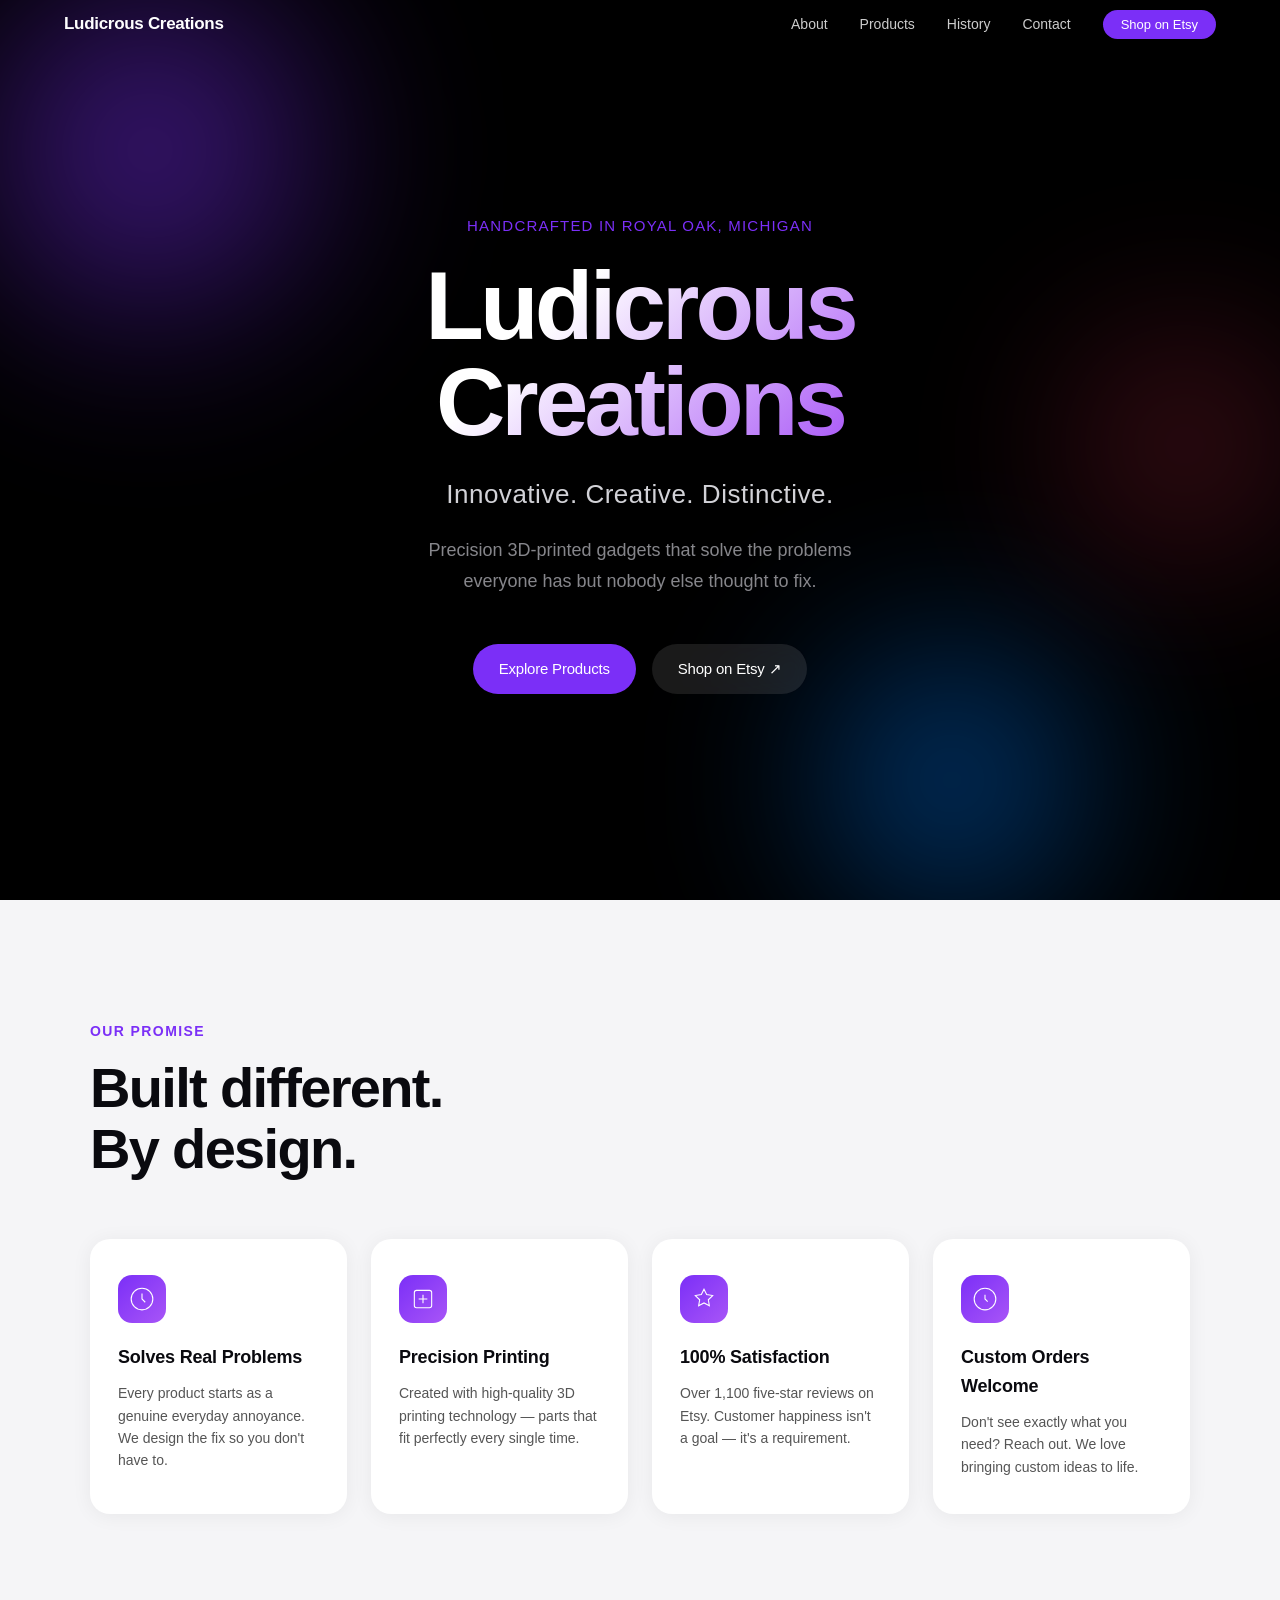
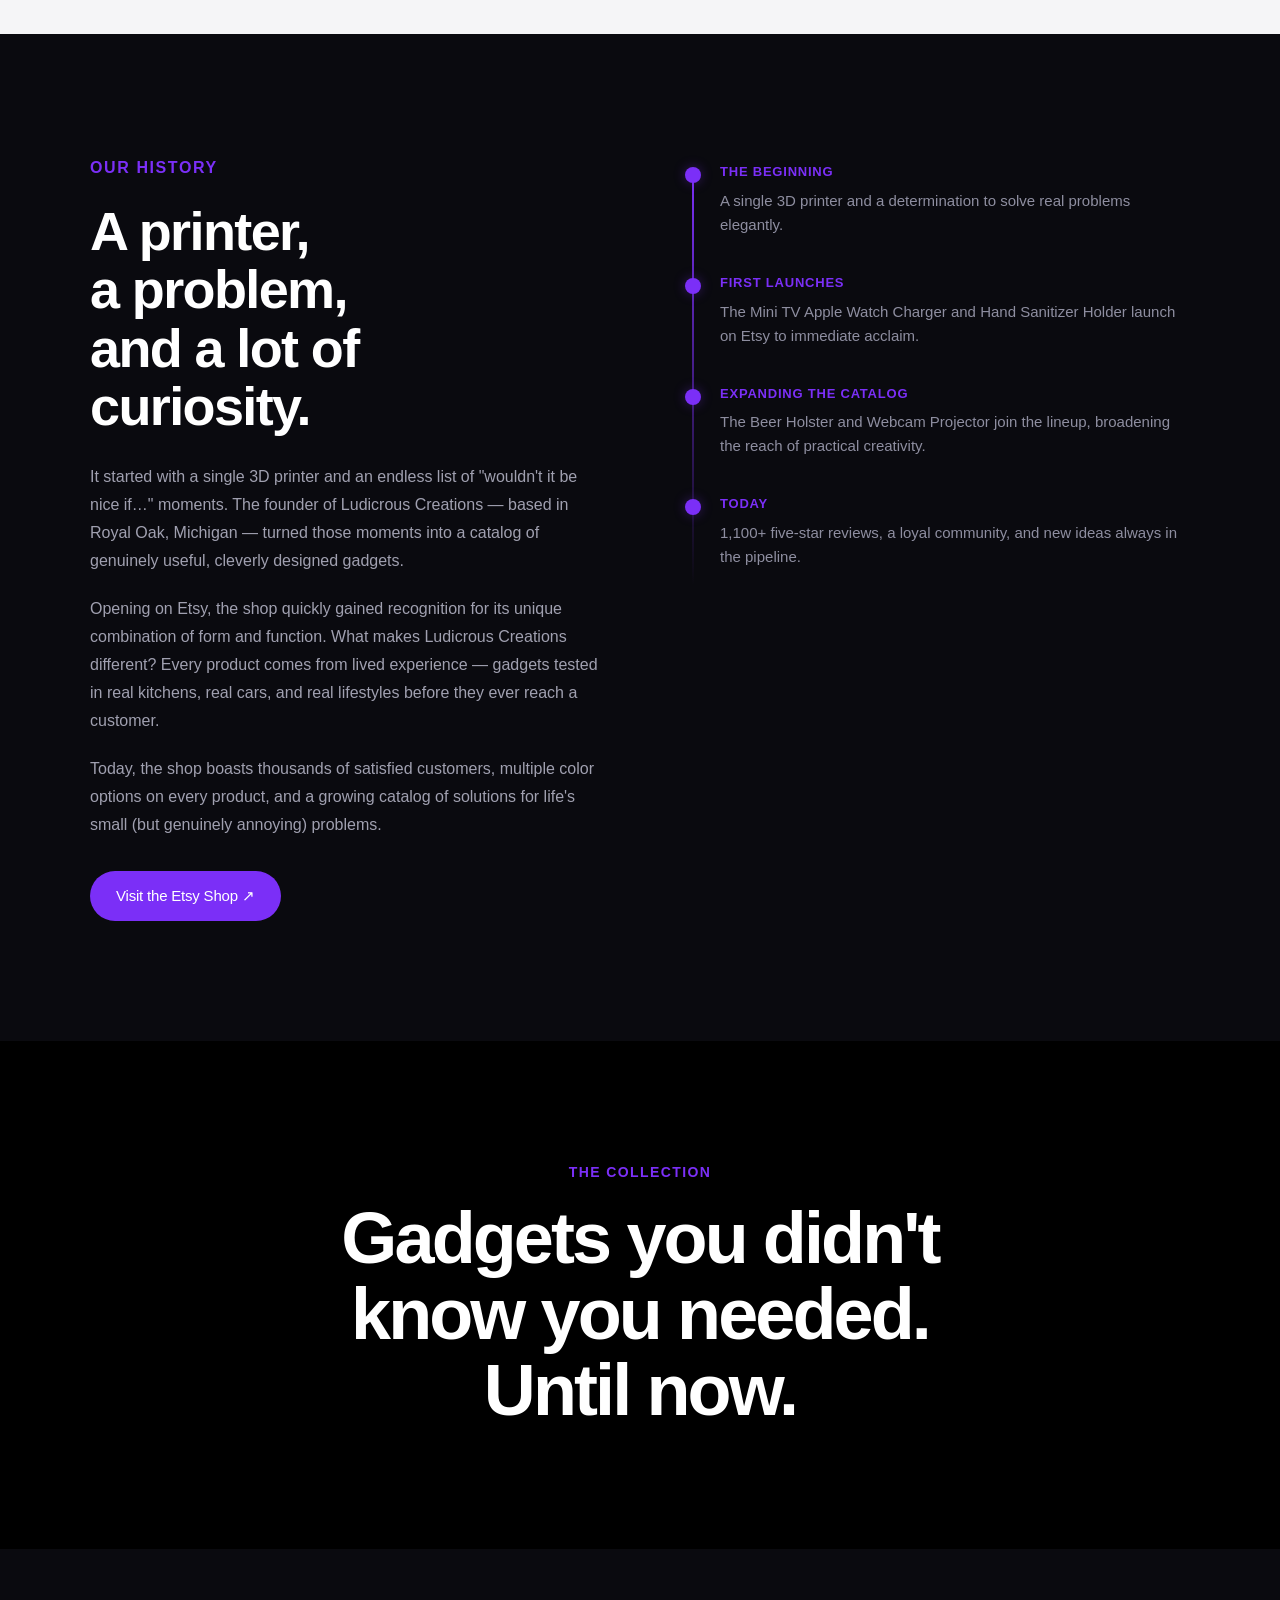
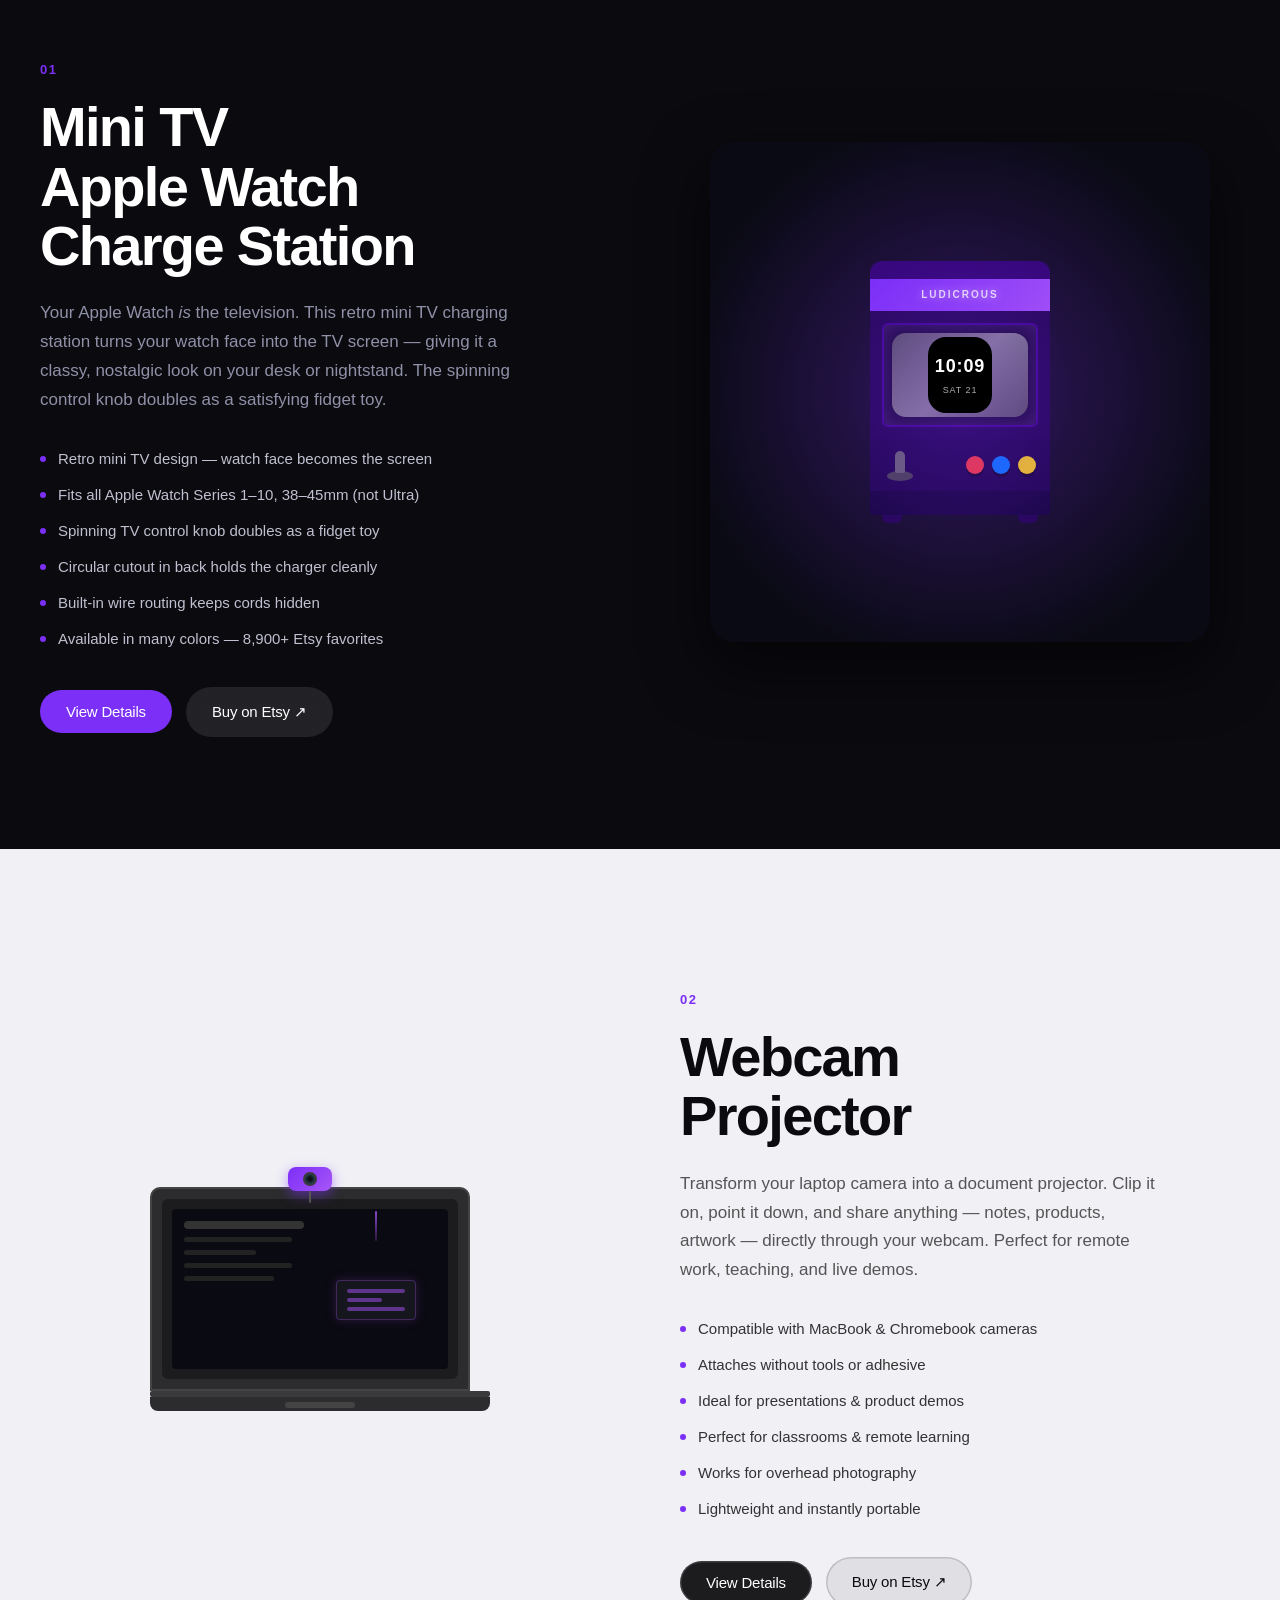
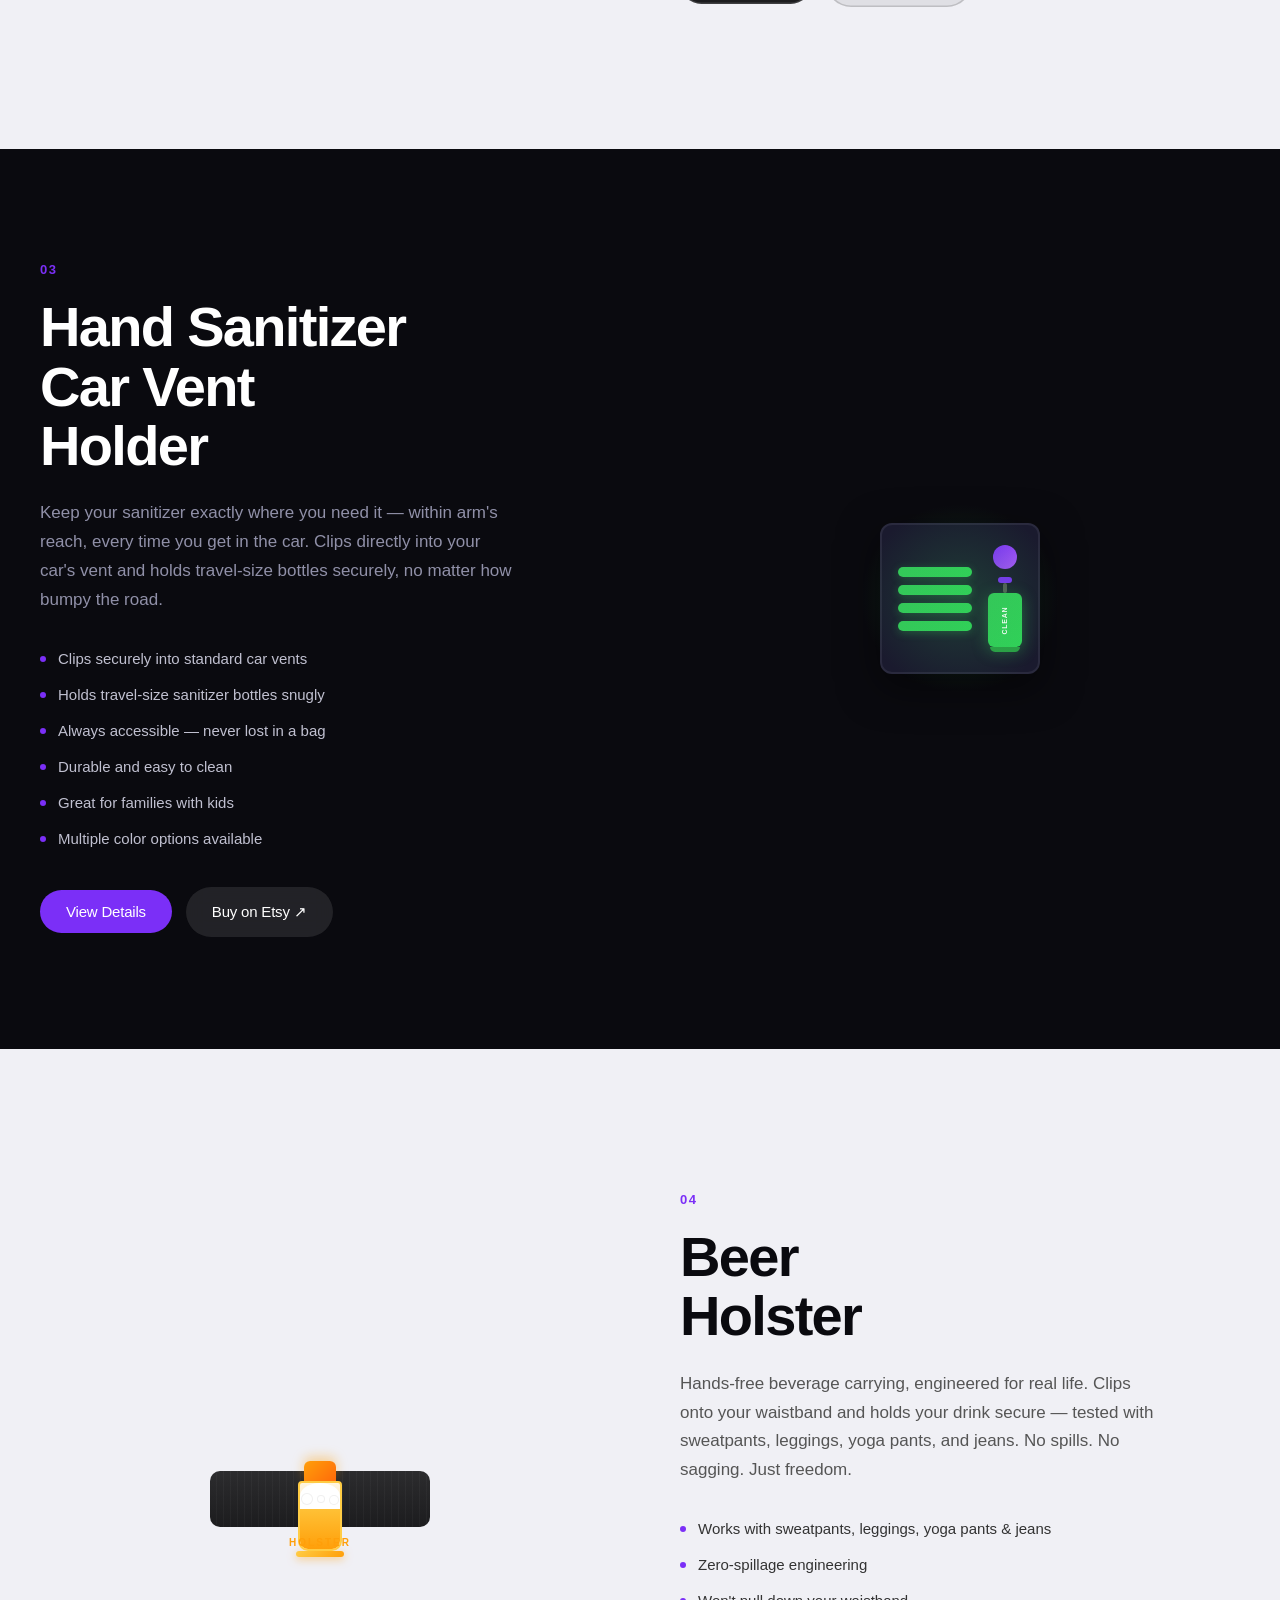
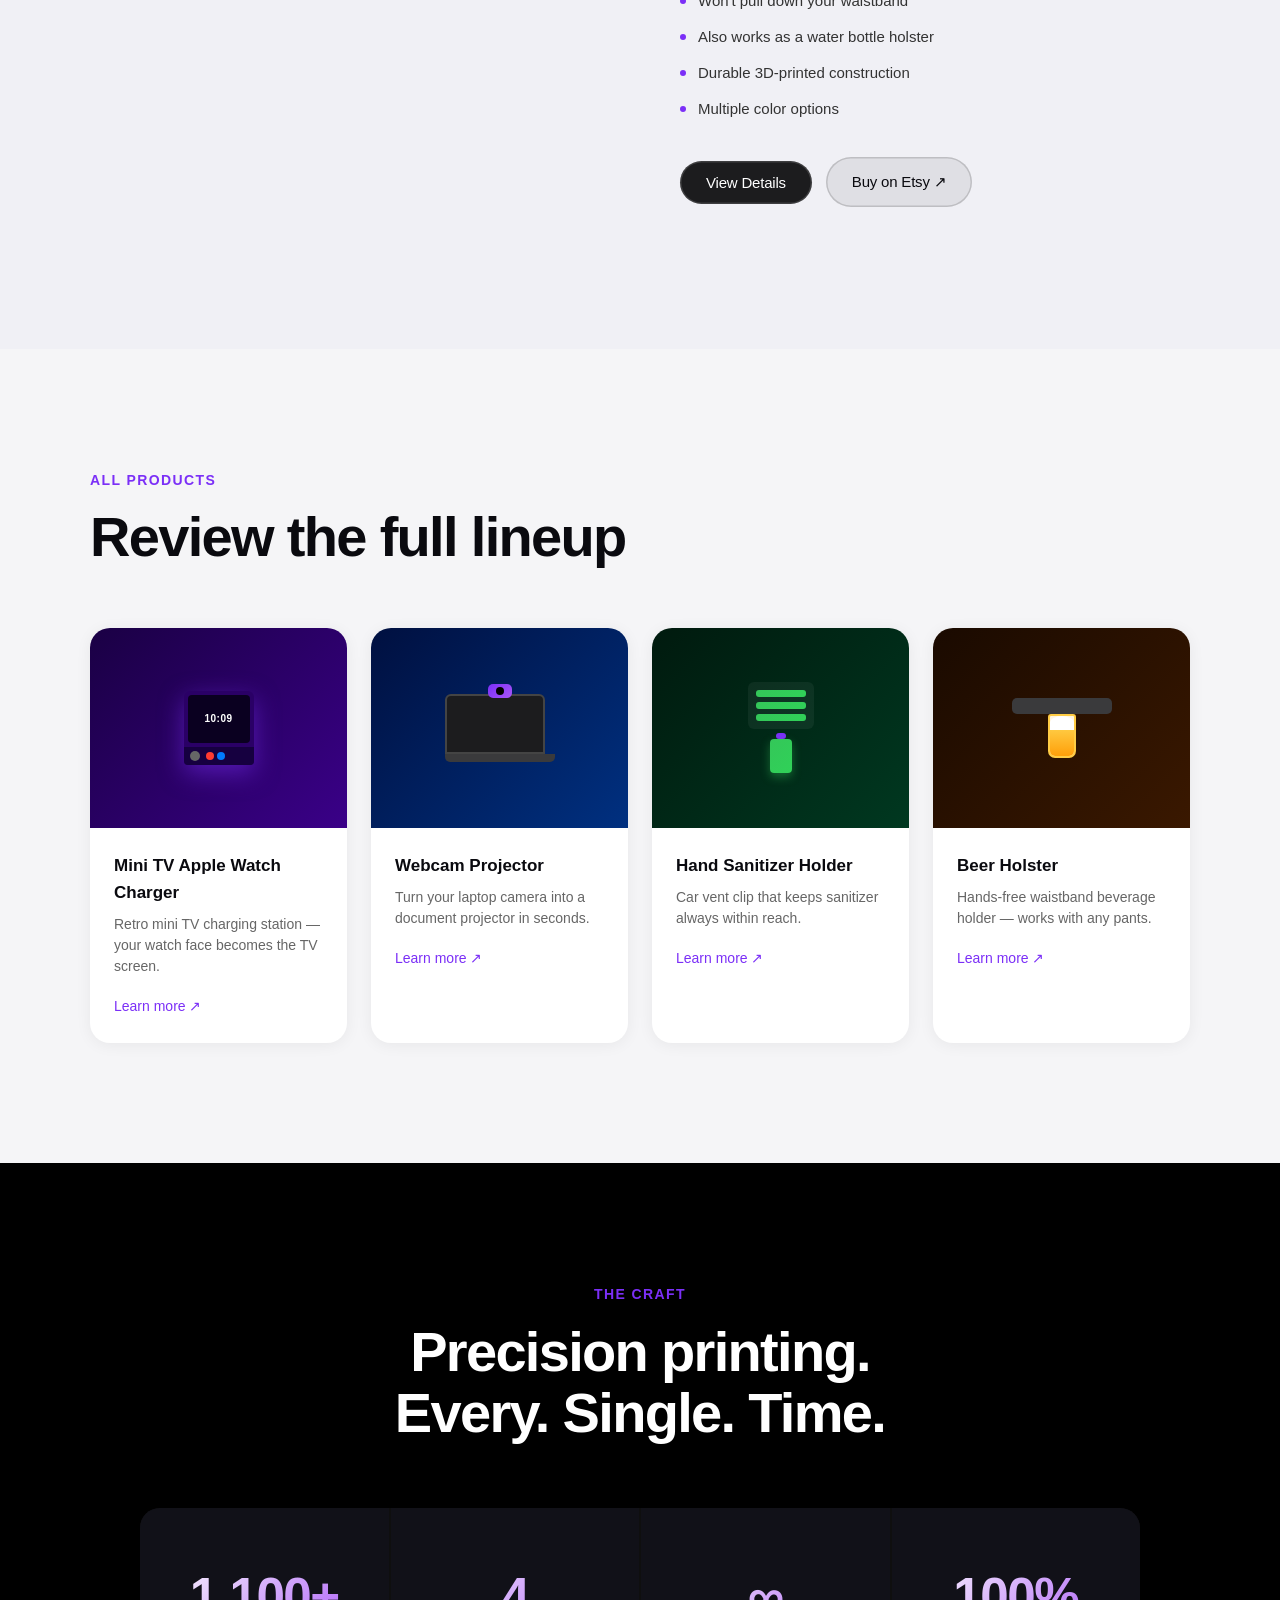
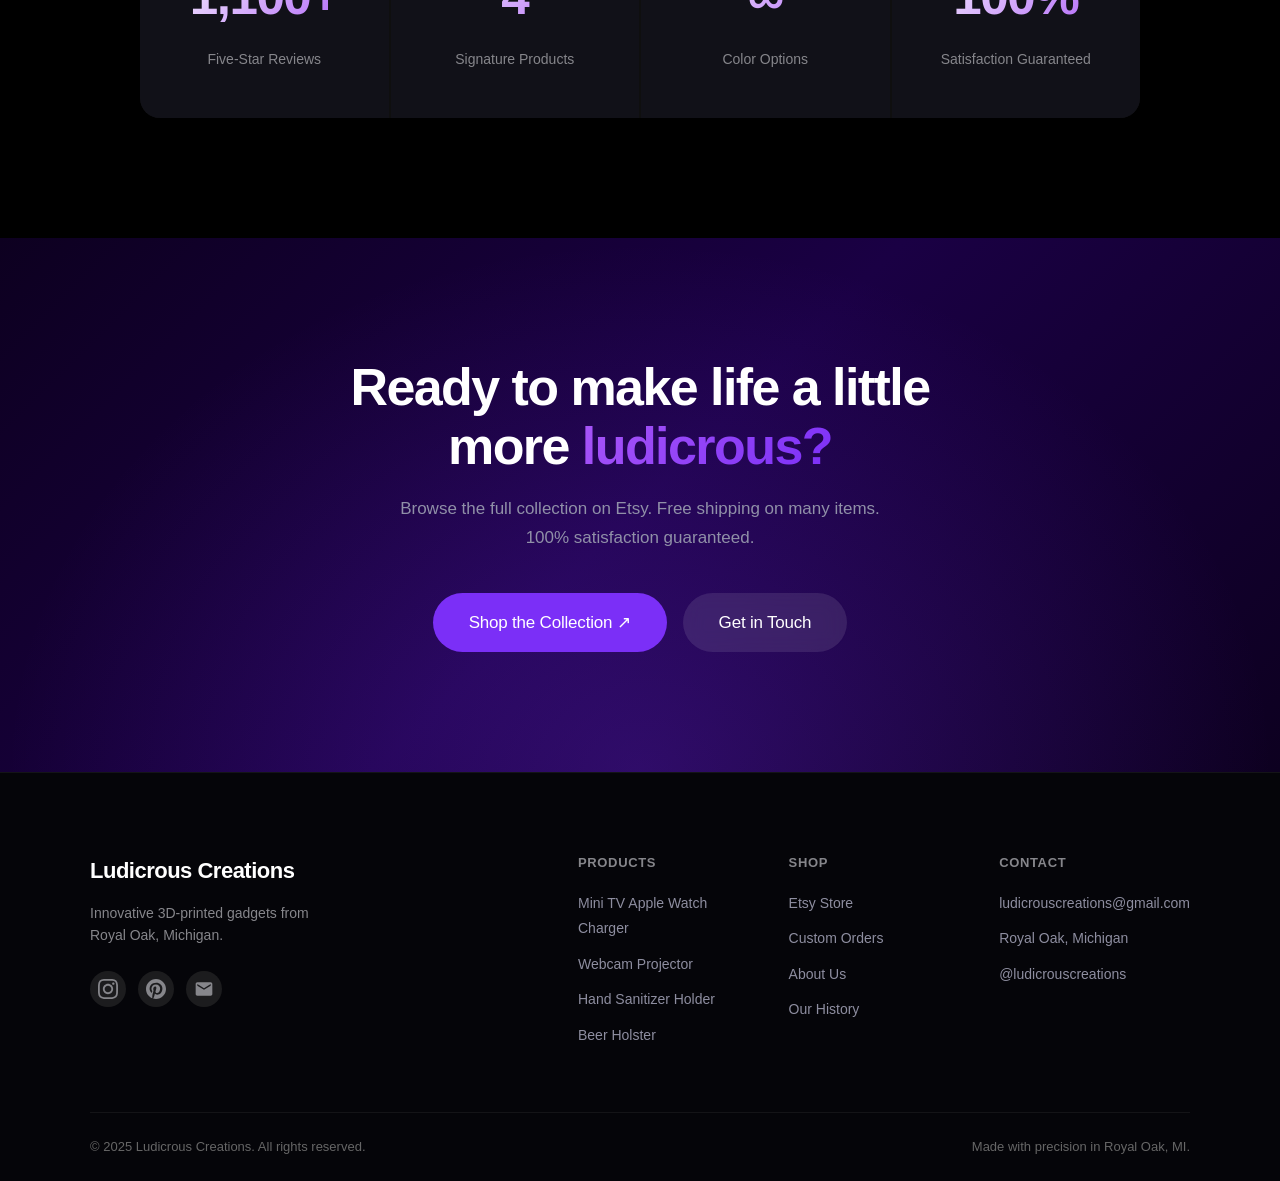
==== commit 5e74ec8d: "Update product 1 with real listing details and photo gallery infrastructure - Corrects product name " ====
--- a/index.html
+++ b/index.html
@@ -134,7 +134,7 @@
                     <div class="tl-dot"></div>
                     <div class="tl-body">
                         <span class="tl-label">First Launches</span>
-                        <p>The Mini Arcade Watch Charger and Hand Sanitizer Holder launch on Etsy to immediate acclaim.</p>
+                        <p>The Mini TV Apple Watch Charger and Hand Sanitizer Holder launch on Etsy to immediate acclaim.</p>
                     </div>
                 </div>
                 <div class="tl-item">
@@ -161,61 +161,75 @@
         <h2 class="products-intro-title reveal">Gadgets you didn't<br>know you needed.<br>Until now.</h2>
     </section>
 
-    <!-- ═══════════════════════════════════════════════════════ PRODUCT 1: ARCADE -->
+    <!-- ═══════════════════════════════════════════════════════ PRODUCT 1: MINI TV WATCH CHARGER -->
     <section class="product-scene product-scene--dark" id="product-arcade">
         <div class="product-scene-inner">
             <div class="product-scene-text">
                 <span class="product-num reveal">01</span>
-                <h2 class="product-scene-title reveal">Mini Arcade<br>Apple Watch<br>Charge Station</h2>
-                <p class="product-scene-desc reveal">Your Apple Watch deserves a charging station as iconic as itself. This miniature arcade cabinet keeps your watch powered while putting its face front and center — complete with a working joystick detail.</p>
+                <h2 class="product-scene-title reveal">Mini TV<br>Apple Watch<br>Charge Station</h2>
+                <p class="product-scene-desc reveal">Your Apple Watch <em>is</em> the television. This retro mini TV charging station turns your watch face into the TV screen — giving it a classy, nostalgic look on your desk or nightstand. The spinning control knob doubles as a satisfying fidget toy.</p>
                 <ul class="product-features reveal">
-                    <li><span class="feat-bullet"></span>Classic arcade cabinet silhouette</li>
-                    <li><span class="feat-bullet"></span>Watch face always visible while charging</li>
-                    <li><span class="feat-bullet"></span>Cable threads through internal grooves</li>
-                    <li><span class="feat-bullet"></span>Movable joystick detail</li>
-                    <li><span class="feat-bullet"></span>Easy, tool-free setup &amp; removal</li>
-                    <li><span class="feat-bullet"></span>Available in multiple colors</li>
+                    <li><span class="feat-bullet"></span>Retro mini TV design — watch face becomes the screen</li>
+                    <li><span class="feat-bullet"></span>Fits all Apple Watch Series 1–10, 38–45mm (not Ultra)</li>
+                    <li><span class="feat-bullet"></span>Spinning TV control knob doubles as a fidget toy</li>
+                    <li><span class="feat-bullet"></span>Circular cutout in back holds the charger cleanly</li>
+                    <li><span class="feat-bullet"></span>Built-in wire routing keeps cords hidden</li>
+                    <li><span class="feat-bullet"></span>Available in many colors — 8,900+ Etsy favorites</li>
                 </ul>
                 <div class="product-scene-buttons reveal">
                     <button class="btn btn--primary" onclick="openModal('arcade')">View Details</button>
-                    <a href="https://www.etsy.com/shop/LudicrousCreations" target="_blank" class="btn btn--ghost">Buy on Etsy ↗</a>
+                    <a href="https://www.etsy.com/listing/989237928/mini-tv-apple-watch-charging-station" target="_blank" class="btn btn--ghost">Buy on Etsy ↗</a>
                 </div>
             </div>
             <div class="product-scene-visual reveal">
-                <!-- CSS Arcade Cabinet Illustration -->
-                <div class="illus-arcade">
-                    <div class="arcade-cabinet">
-                        <div class="arcade-top"></div>
-                        <div class="arcade-marquee"><span>LUDICROUS</span></div>
-                        <div class="arcade-bezel">
-                            <div class="arcade-screen">
-                                <div class="watch-face">
-                                    <div class="watch-ring"></div>
-                                    <div class="watch-display">
-                                        <div class="watch-time">10:09</div>
-                                        <div class="watch-date">SAT 21</div>
-                                    </div>
-                                </div>
-                            </div>
-                        </div>
-                        <div class="arcade-panel">
-                            <div class="joystick-wrap">
-                                <div class="joystick-base"></div>
-                                <div class="joystick-stick"></div>
-                            </div>
-                            <div class="arcade-btns">
-                                <div class="arcade-btn btn-red"></div>
-                                <div class="arcade-btn btn-blue"></div>
-                                <div class="arcade-btn btn-yellow"></div>
-                            </div>
-                        </div>
-                        <div class="arcade-body"></div>
-                        <div class="arcade-feet">
-                            <div class="arcade-foot"></div>
-                            <div class="arcade-foot"></div>
-                        </div>
-                    </div>
-                    <div class="arcade-glow"></div>
+                <!-- Photo gallery — images configured in js/main.js PRODUCT_IMAGES.arcade -->
+                <div class="product-gallery" id="arcadeGallery">
+                    <div class="gallery-main-wrap" id="arcadeMainWrap">
+                        <img class="gallery-main-img" id="arcadeMainImg" src="" alt="Mini TV Apple Watch Charge Station">
+                        <!-- CSS illustration shown as fallback when no photos are loaded -->
+                        <div class="gallery-fallback illus-arcade" id="arcadeFallback">
+                            <div class="arcade-cabinet">
+                                <div class="arcade-top"></div>
+                                <div class="arcade-marquee"><span>LUDICROUS</span></div>
+                                <div class="arcade-bezel">
+                                    <div class="arcade-screen">
+                                        <div class="watch-face">
+                                            <div class="watch-ring"></div>
+                                            <div class="watch-display">
+                                                <div class="watch-time">10:09</div>
+                                                <div class="watch-date">SAT 21</div>
+                                            </div>
+                                        </div>
+                                    </div>
+                                </div>
+                                <div class="arcade-panel">
+                                    <div class="joystick-wrap">
+                                        <div class="joystick-base"></div>
+                                        <div class="joystick-stick"></div>
+                                    </div>
+                                    <div class="arcade-btns">
+                                        <div class="arcade-btn btn-red"></div>
+                                        <div class="arcade-btn btn-blue"></div>
+                                        <div class="arcade-btn btn-yellow"></div>
+                                    </div>
+                                </div>
+                                <div class="arcade-body"></div>
+                                <div class="arcade-feet">
+                                    <div class="arcade-foot"></div>
+                                    <div class="arcade-foot"></div>
+                                </div>
+                            </div>
+                            <div class="arcade-glow"></div>
+                        </div>
+                        <button class="gallery-nav gallery-prev" data-gallery="arcade" aria-label="Previous photo">
+                            <svg viewBox="0 0 24 24" fill="none" stroke="currentColor" stroke-width="2.5" width="18" height="18"><path d="M15 18l-6-6 6-6"/></svg>
+                        </button>
+                        <button class="gallery-nav gallery-next" data-gallery="arcade" aria-label="Next photo">
+                            <svg viewBox="0 0 24 24" fill="none" stroke="currentColor" stroke-width="2.5" width="18" height="18"><path d="M9 18l6-6-6-6"/></svg>
+                        </button>
+                        <div class="gallery-counter" id="arcadeCounter"></div>
+                    </div>
+                    <div class="gallery-thumbs" id="arcadeThumbs"></div>
                 </div>
             </div>
         </div>
@@ -407,8 +421,8 @@
                         </div>
                     </div>
                     <div class="product-card-body">
-                        <h3>Mini Arcade Watch Charger</h3>
-                        <p>Apple Watch charging station with arcade cabinet design.</p>
+                        <h3>Mini TV Apple Watch Charger</h3>
+                        <p>Retro mini TV charging station — your watch face becomes the TV screen.</p>
                         <button class="btn-link">Learn more ↗</button>
                     </div>
                 </div>
@@ -532,7 +546,7 @@
                 <div class="footer-col">
                     <h4>Products</h4>
                     <ul>
-                        <li><a href="#product-arcade" onclick="openModal('arcade'); return false;">Mini Arcade Watch Charger</a></li>
+                        <li><a href="#product-arcade" onclick="openModal('arcade'); return false;">Mini TV Apple Watch Charger</a></li>
                         <li><a href="#product-webcam" onclick="openModal('webcam'); return false;">Webcam Projector</a></li>
                         <li><a href="#product-sanitizer" onclick="openModal('sanitizer'); return false;">Hand Sanitizer Holder</a></li>
                         <li><a href="#product-beer" onclick="openModal('beer'); return false;">Beer Holster</a></li>
--- a/css/styles.css
+++ b/css/styles.css
@@ -1620,6 +1620,199 @@
 }
 .modal-close-btn:hover { background: rgba(255,255,255,0.15); }
 
+/* ── Modal inline photo gallery ─────────────────────────────────── */
+.modal-gallery {
+    margin: -36px -36px 28px;
+    border-radius: 24px 24px 0 0;
+    overflow: hidden;
+    background: #0a0a14;
+}
+.modal-gallery-main {
+    width: 100%;
+    aspect-ratio: 4 / 3;
+    overflow: hidden;
+    position: relative;
+    display: flex;
+    align-items: center;
+    justify-content: center;
+    background: #0a0a14;
+}
+.modal-gallery-main img {
+    width: 100%;
+    height: 100%;
+    object-fit: cover;
+    transition: opacity 0.15s ease;
+    display: block;
+}
+.modal-gallery-thumbs {
+    display: flex;
+    gap: 2px;
+    padding: 2px;
+    background: #000;
+}
+.modal-thumb {
+    flex: 1;
+    aspect-ratio: 1;
+    overflow: hidden;
+    cursor: pointer;
+    opacity: 0.5;
+    transition: opacity 0.2s;
+    background: none;
+    padding: 0;
+    border: none;
+    max-width: 80px;
+}
+.modal-thumb img {
+    width: 100%;
+    height: 100%;
+    object-fit: cover;
+    display: block;
+    pointer-events: none;
+}
+.modal-thumb:hover { opacity: 0.8; }
+.modal-thumb.active { opacity: 1; outline: 2px solid var(--purple); outline-offset: -2px; }
+
+/* ════════════════════════════════════════════════════════════════
+   RESPONSIVE
+   ════════════════════════════════════════════════════════════════ */
+/* ════════════════════════════════════════════════════════════════
+   PRODUCT PHOTO GALLERY
+   ════════════════════════════════════════════════════════════════ */
+.product-gallery {
+    width: 100%;
+    max-width: 500px;
+}
+
+/* Main image wrap */
+.gallery-main-wrap {
+    position: relative;
+    width: 100%;
+    aspect-ratio: 1 / 1;
+    border-radius: 24px;
+    overflow: hidden;
+    background: #0a0a14;
+    margin-bottom: 14px;
+    box-shadow: 0 24px 64px rgba(0,0,0,0.5);
+}
+
+.gallery-main-img {
+    position: absolute;
+    inset: 0;
+    width: 100%;
+    height: 100%;
+    object-fit: cover;
+    opacity: 0;
+    transition: opacity 0.4s ease;
+    z-index: 2;
+    border-radius: 24px;
+}
+.gallery-main-img.loaded {
+    opacity: 1;
+}
+
+/* CSS illustration fallback — shown when no real photos are configured */
+.gallery-fallback {
+    position: absolute;
+    inset: 0;
+    display: flex;
+    align-items: center;
+    justify-content: center;
+    z-index: 1;
+    transition: opacity 0.3s ease;
+}
+.gallery-main-wrap.has-photos .gallery-fallback {
+    opacity: 0;
+    pointer-events: none;
+}
+
+/* Nav arrows */
+.gallery-nav {
+    position: absolute;
+    top: 50%;
+    transform: translateY(-50%);
+    width: 40px;
+    height: 40px;
+    background: rgba(0,0,0,0.55);
+    backdrop-filter: blur(10px);
+    -webkit-backdrop-filter: blur(10px);
+    border-radius: 50%;
+    display: none;
+    align-items: center;
+    justify-content: center;
+    color: #fff;
+    z-index: 5;
+    transition: background 0.2s, transform 0.2s;
+    border: 1px solid rgba(255,255,255,0.12);
+}
+.gallery-nav:hover {
+    background: rgba(0,0,0,0.8);
+    transform: translateY(-50%) scale(1.08);
+}
+.gallery-main-wrap.has-photos .gallery-nav {
+    display: flex;
+}
+.gallery-prev { left: 14px; }
+.gallery-next { right: 14px; }
+
+/* Photo counter badge */
+.gallery-counter {
+    position: absolute;
+    bottom: 14px;
+    right: 14px;
+    background: rgba(0,0,0,0.55);
+    backdrop-filter: blur(8px);
+    -webkit-backdrop-filter: blur(8px);
+    color: rgba(255,255,255,0.85);
+    font-size: 12px;
+    font-weight: 500;
+    padding: 4px 10px;
+    border-radius: 980px;
+    z-index: 5;
+    display: none;
+    letter-spacing: 0.03em;
+}
+.gallery-main-wrap.has-photos .gallery-counter {
+    display: block;
+}
+
+/* Thumbnail strip */
+.gallery-thumbs {
+    display: flex;
+    gap: 8px;
+    flex-wrap: wrap;
+    justify-content: center;
+}
+.gallery-thumb {
+    width: 64px;
+    height: 64px;
+    border-radius: 12px;
+    overflow: hidden;
+    cursor: pointer;
+    opacity: 0.45;
+    transition: opacity 0.2s, transform 0.2s, border-color 0.2s;
+    border: 2px solid transparent;
+    flex-shrink: 0;
+    background: #1c1c2e;
+}
+.gallery-thumb img {
+    width: 100%;
+    height: 100%;
+    object-fit: cover;
+    display: block;
+}
+.gallery-thumb:hover { opacity: 0.75; transform: scale(1.05); }
+.gallery-thumb.active {
+    opacity: 1;
+    border-color: var(--purple);
+    box-shadow: 0 0 0 1px var(--purple);
+}
+
+/* Fade transition between images */
+.gallery-main-img.fading {
+    opacity: 0;
+    transition: opacity 0.2s ease;
+}
+
 /* ════════════════════════════════════════════════════════════════
    RESPONSIVE
    ════════════════════════════════════════════════════════════════ */
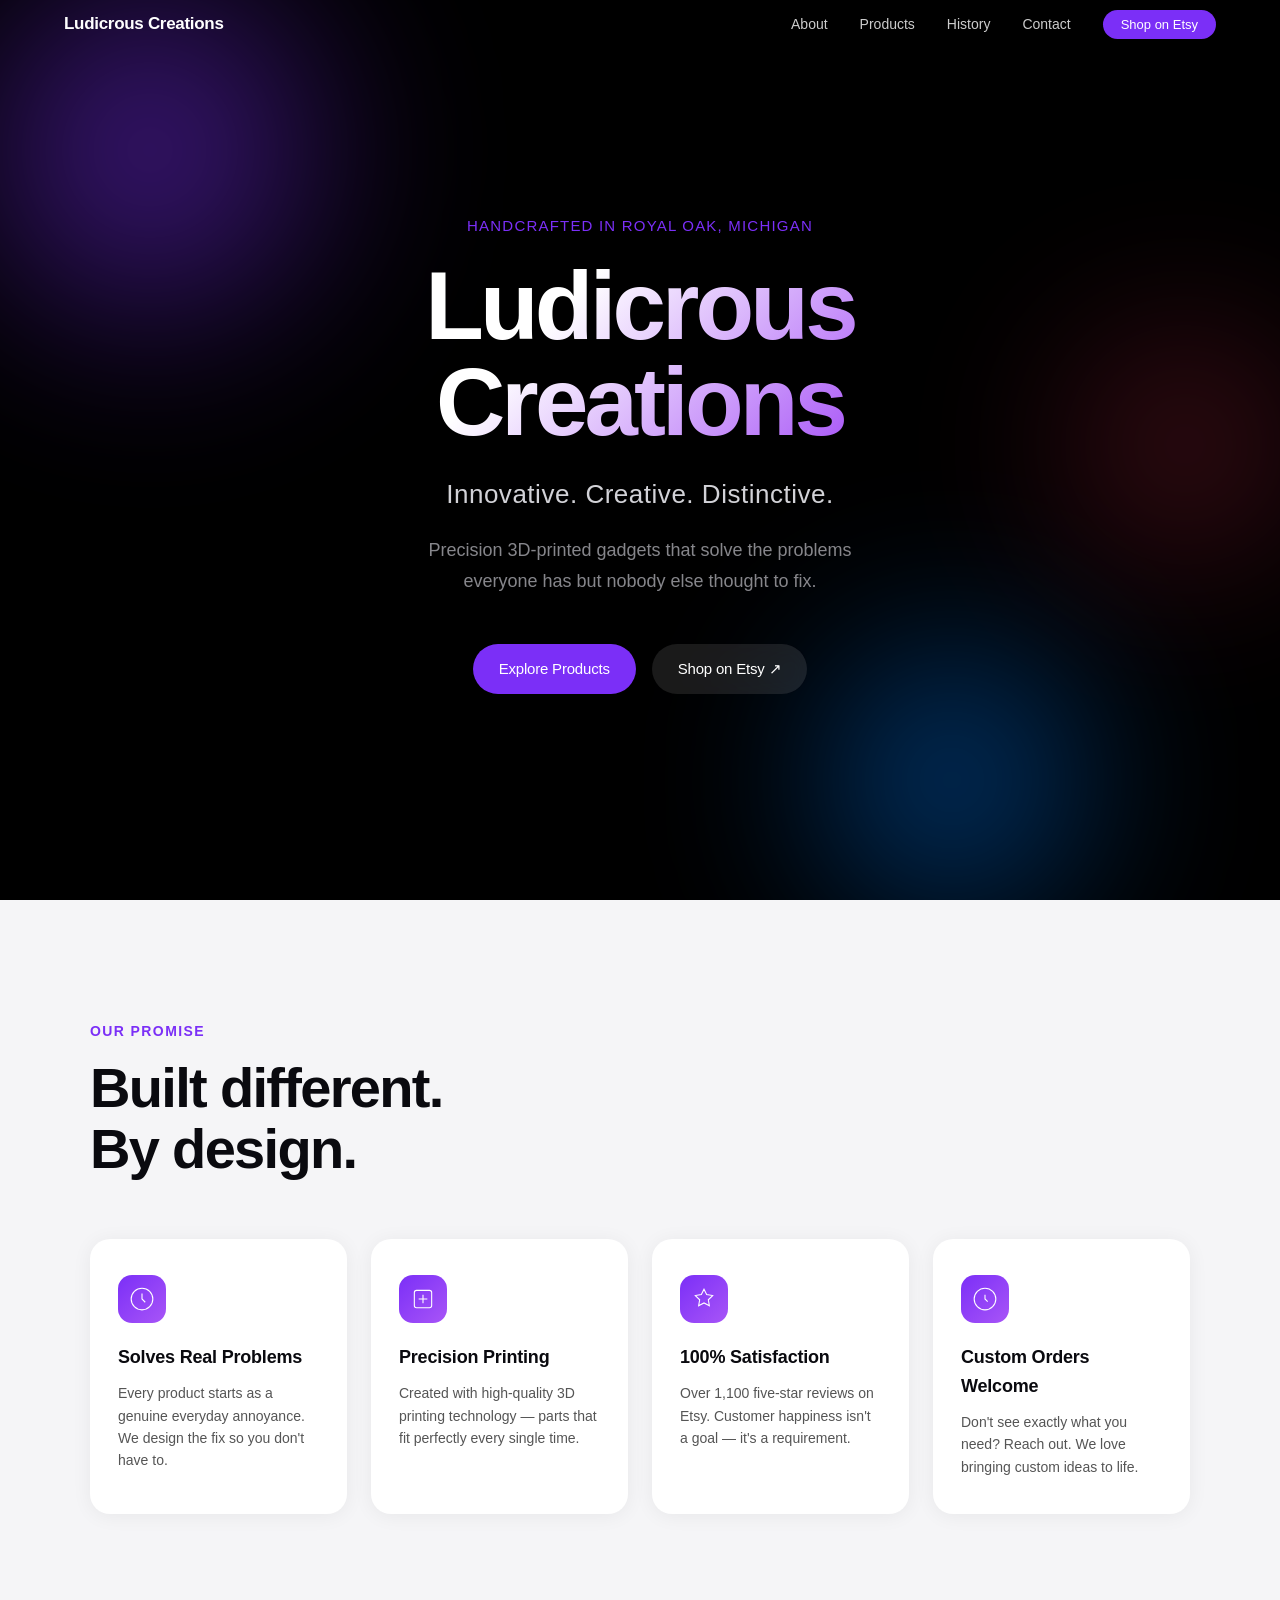
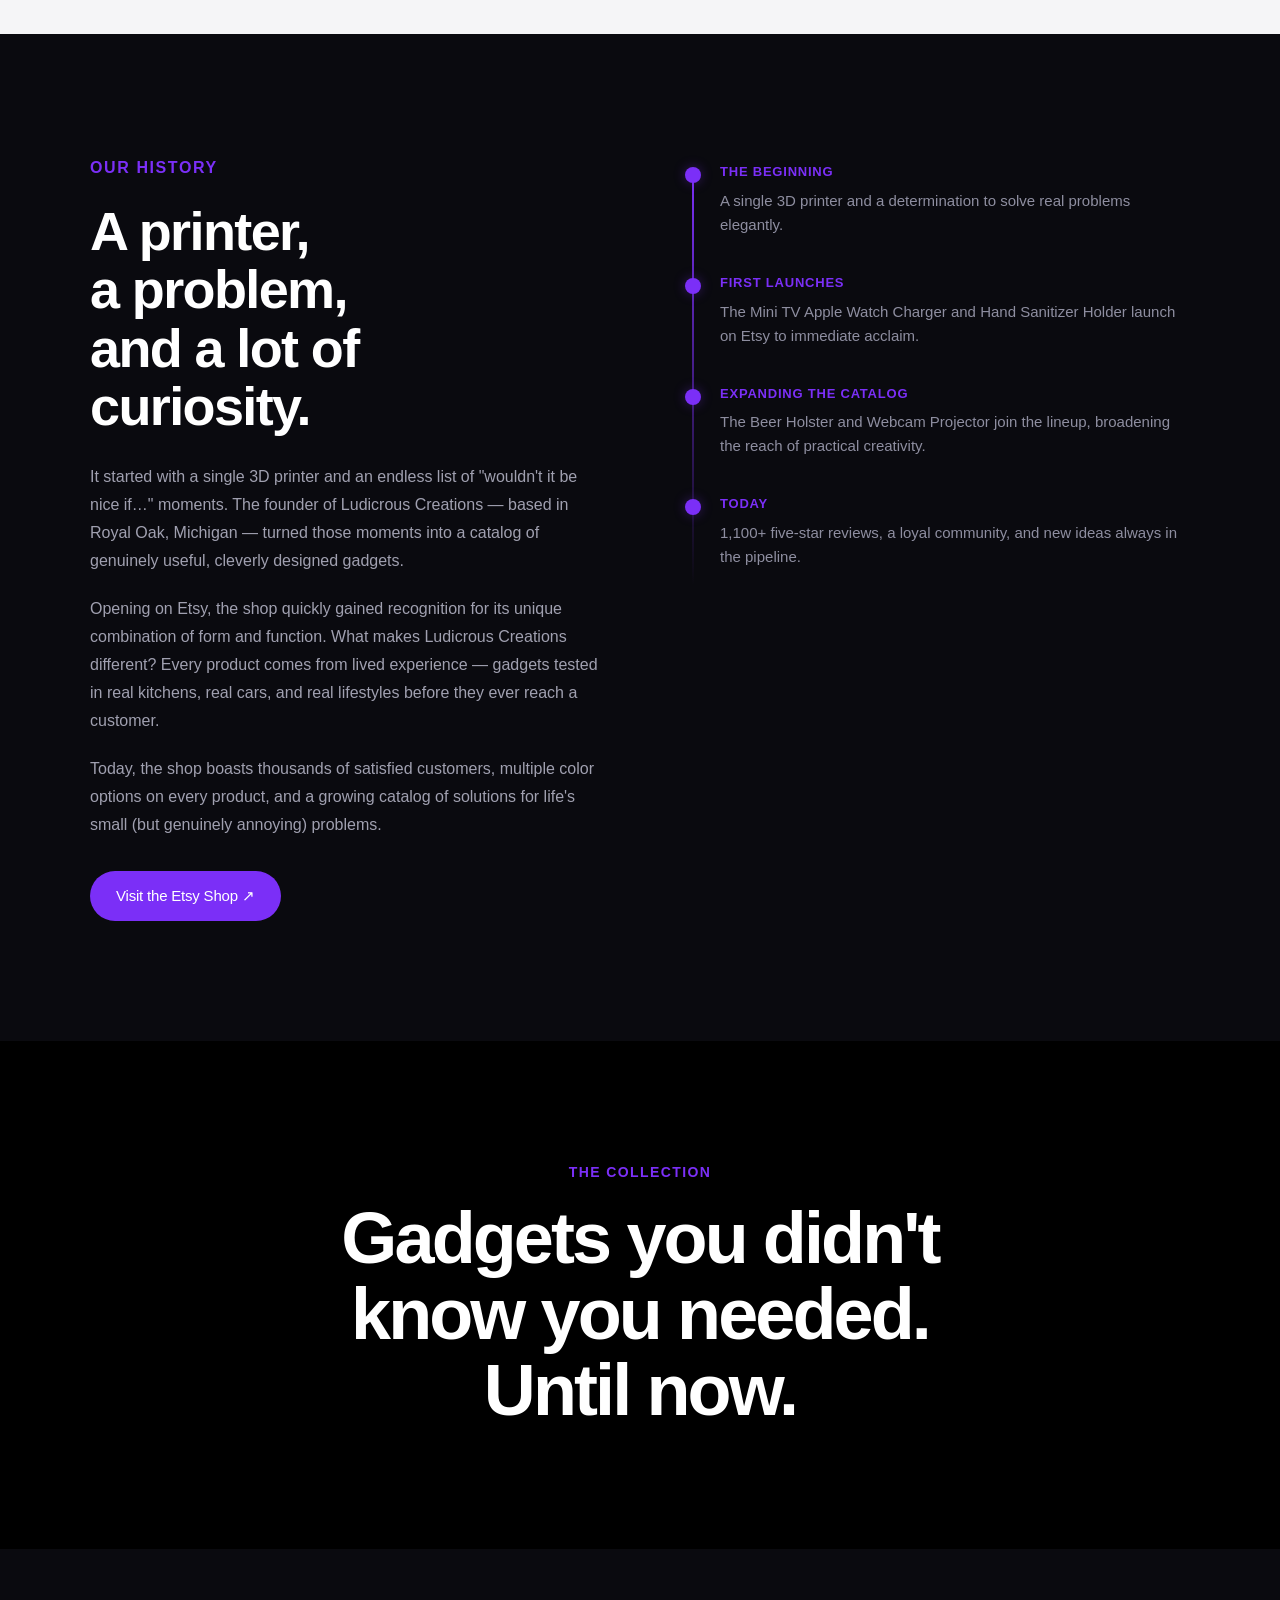
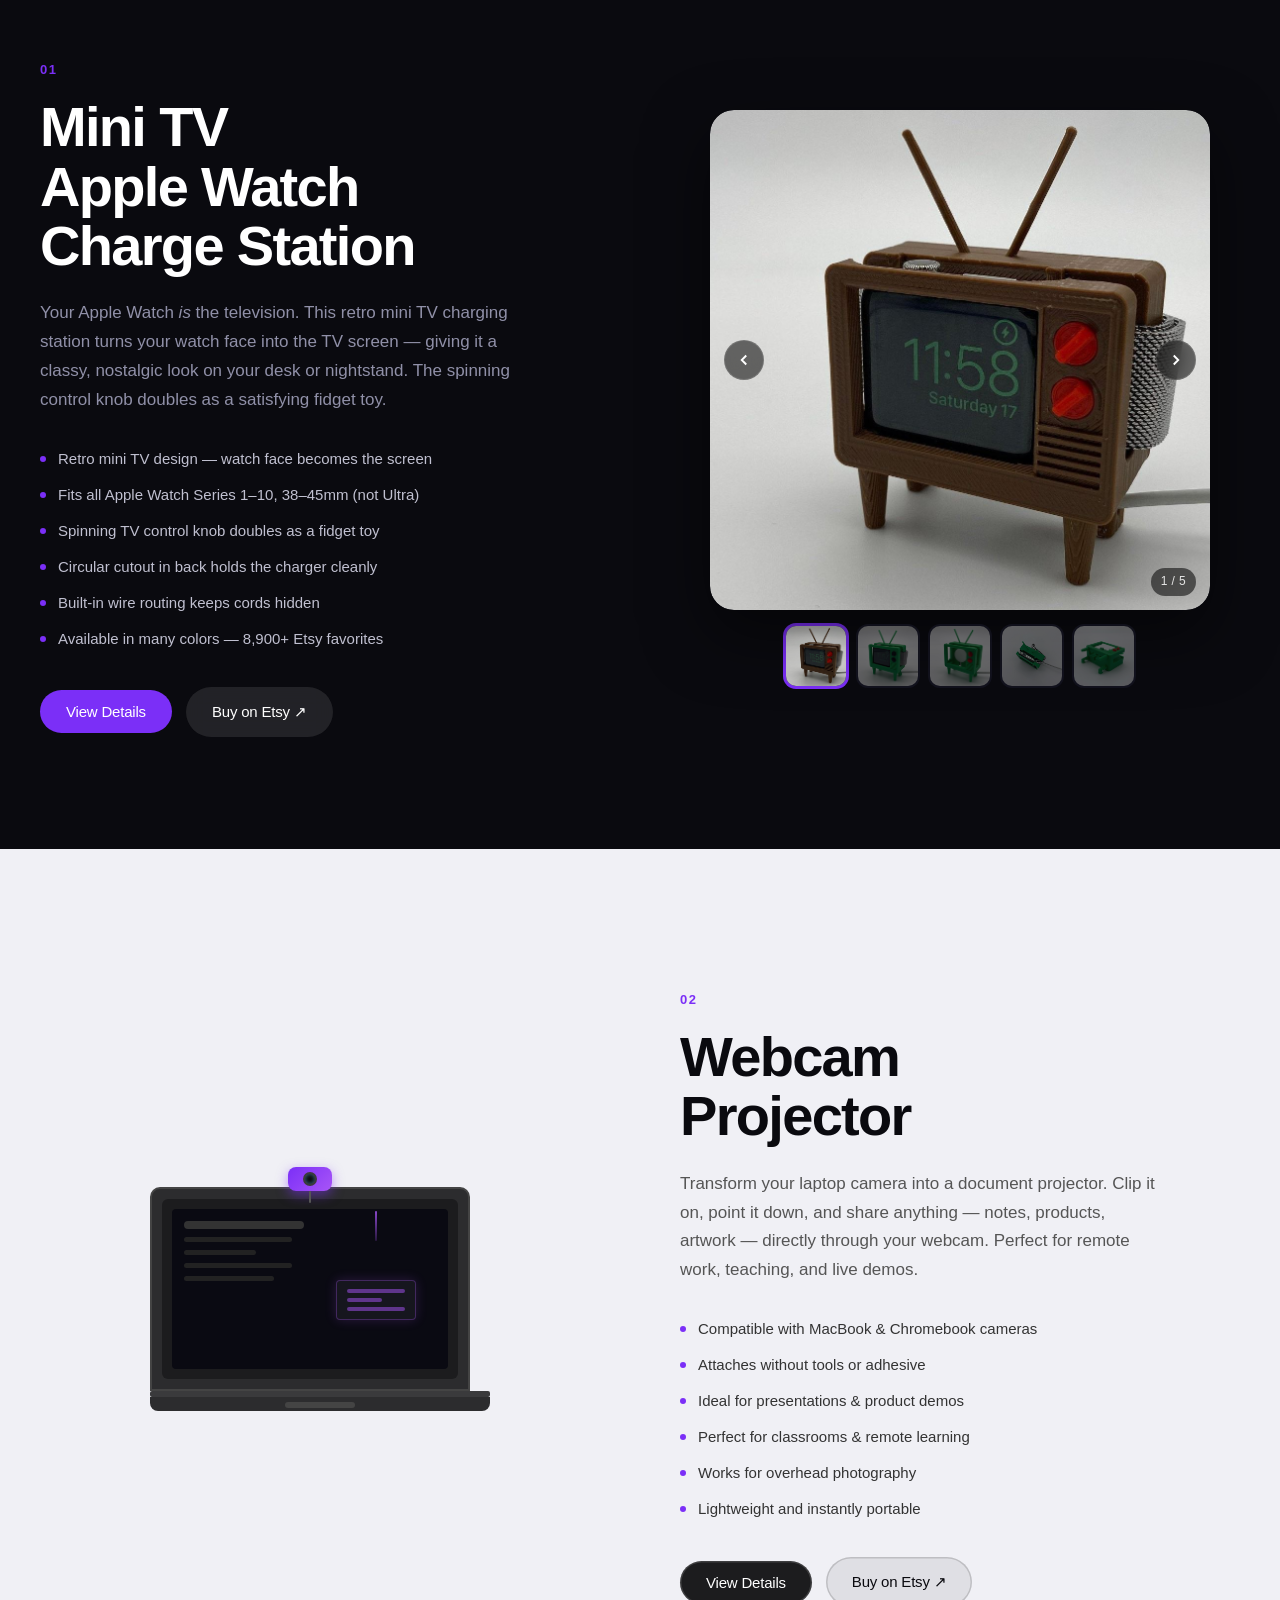
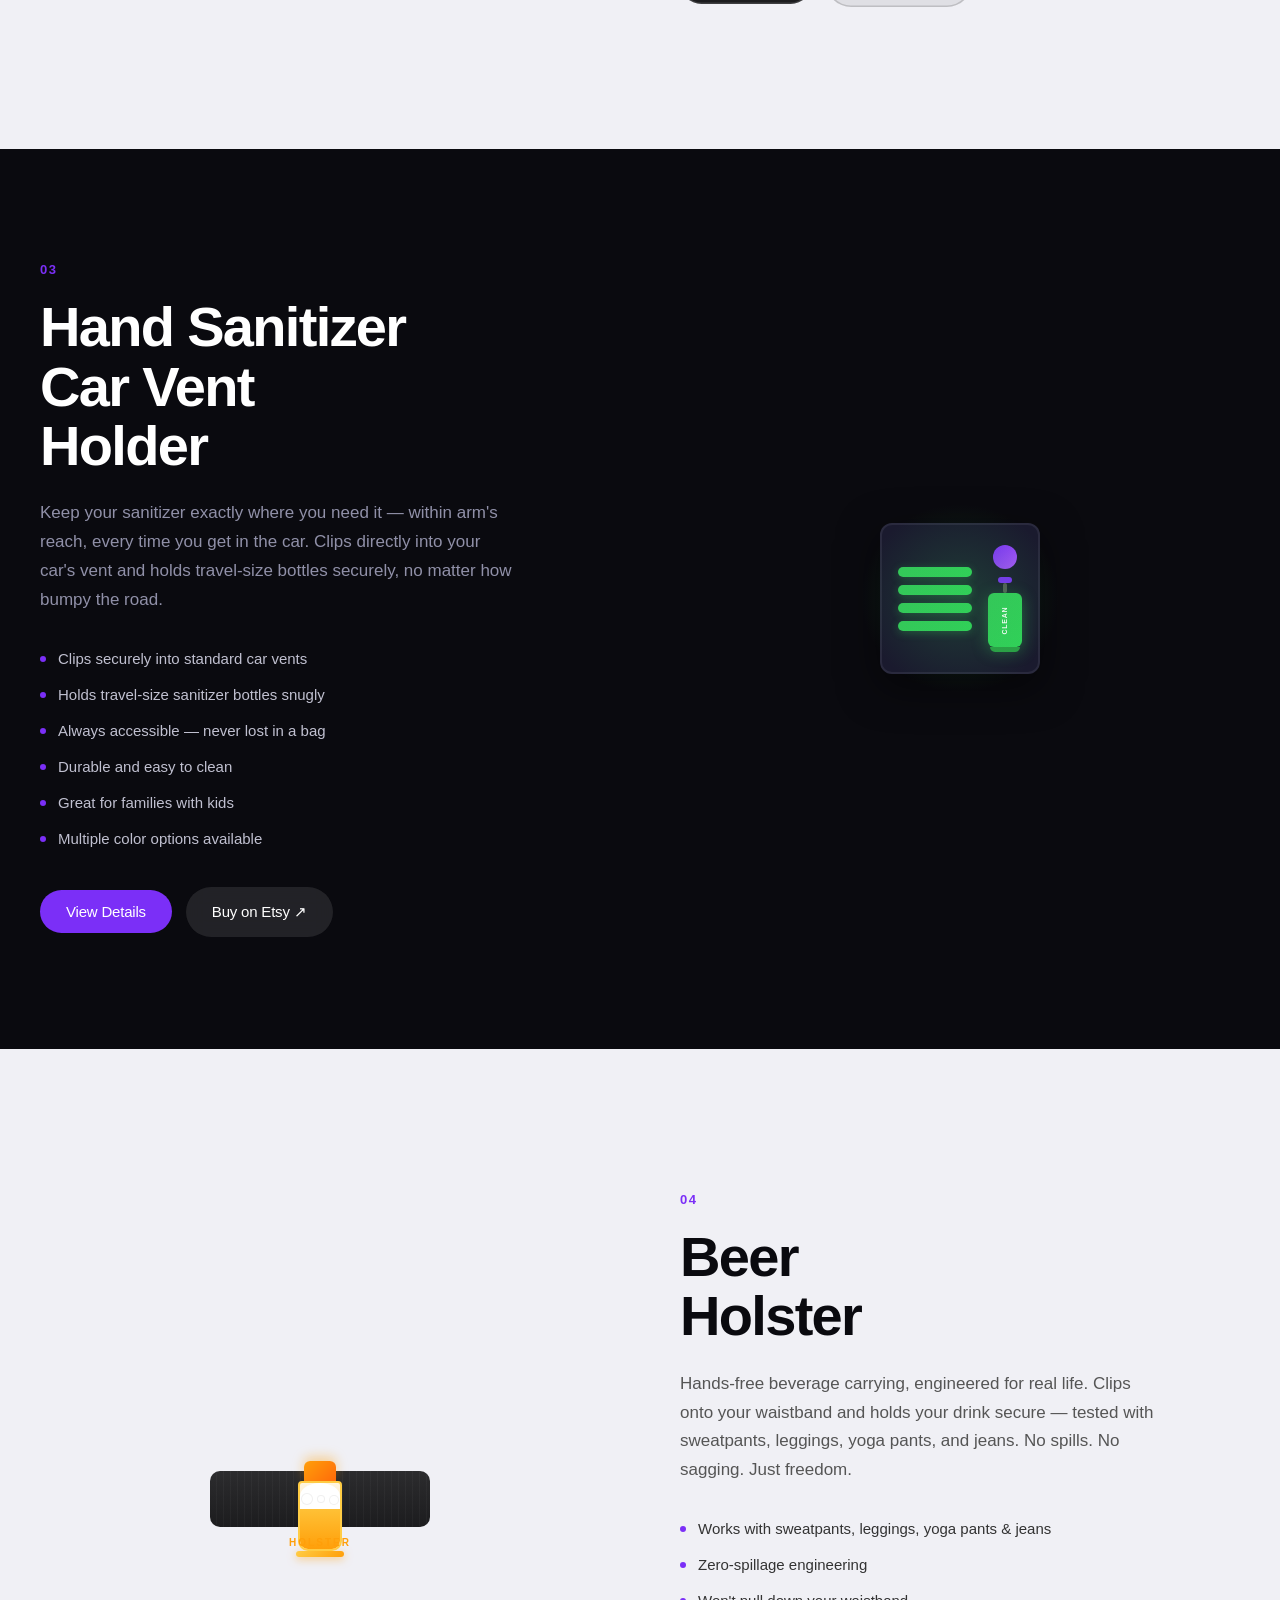
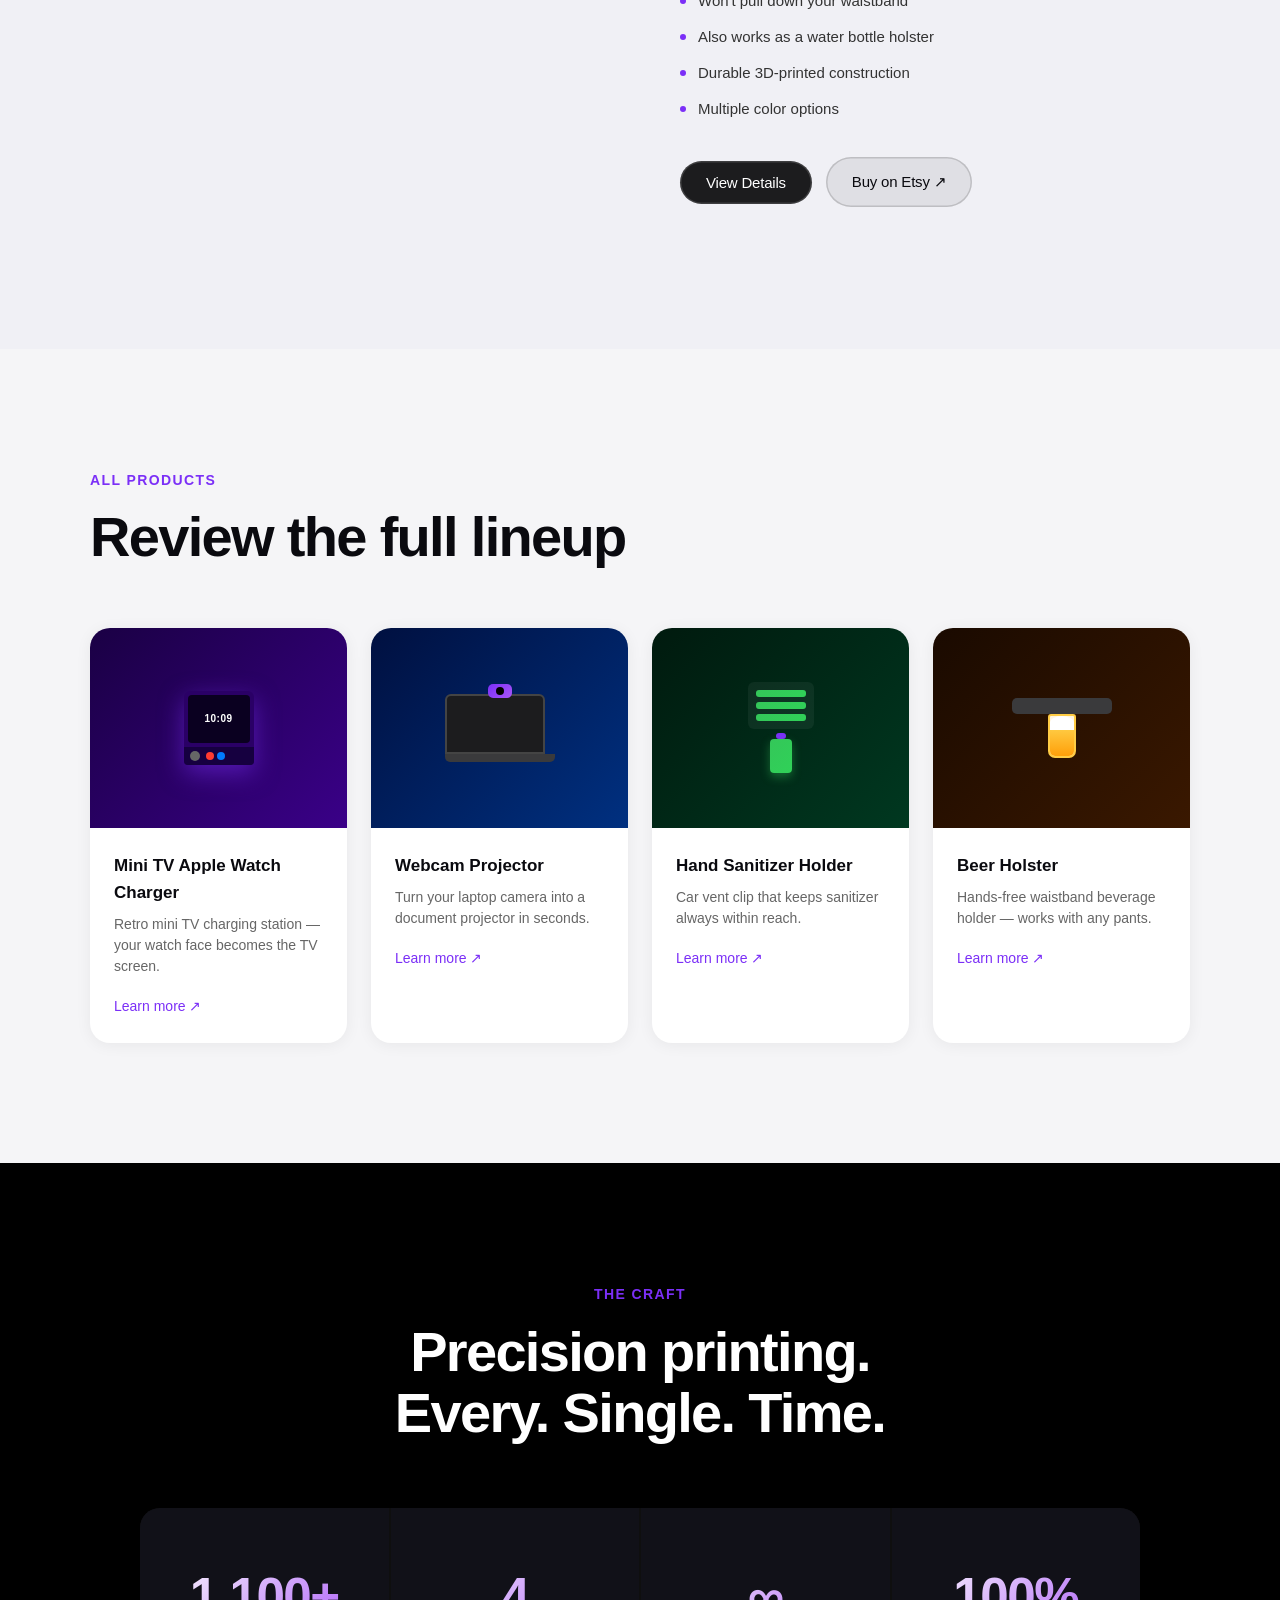
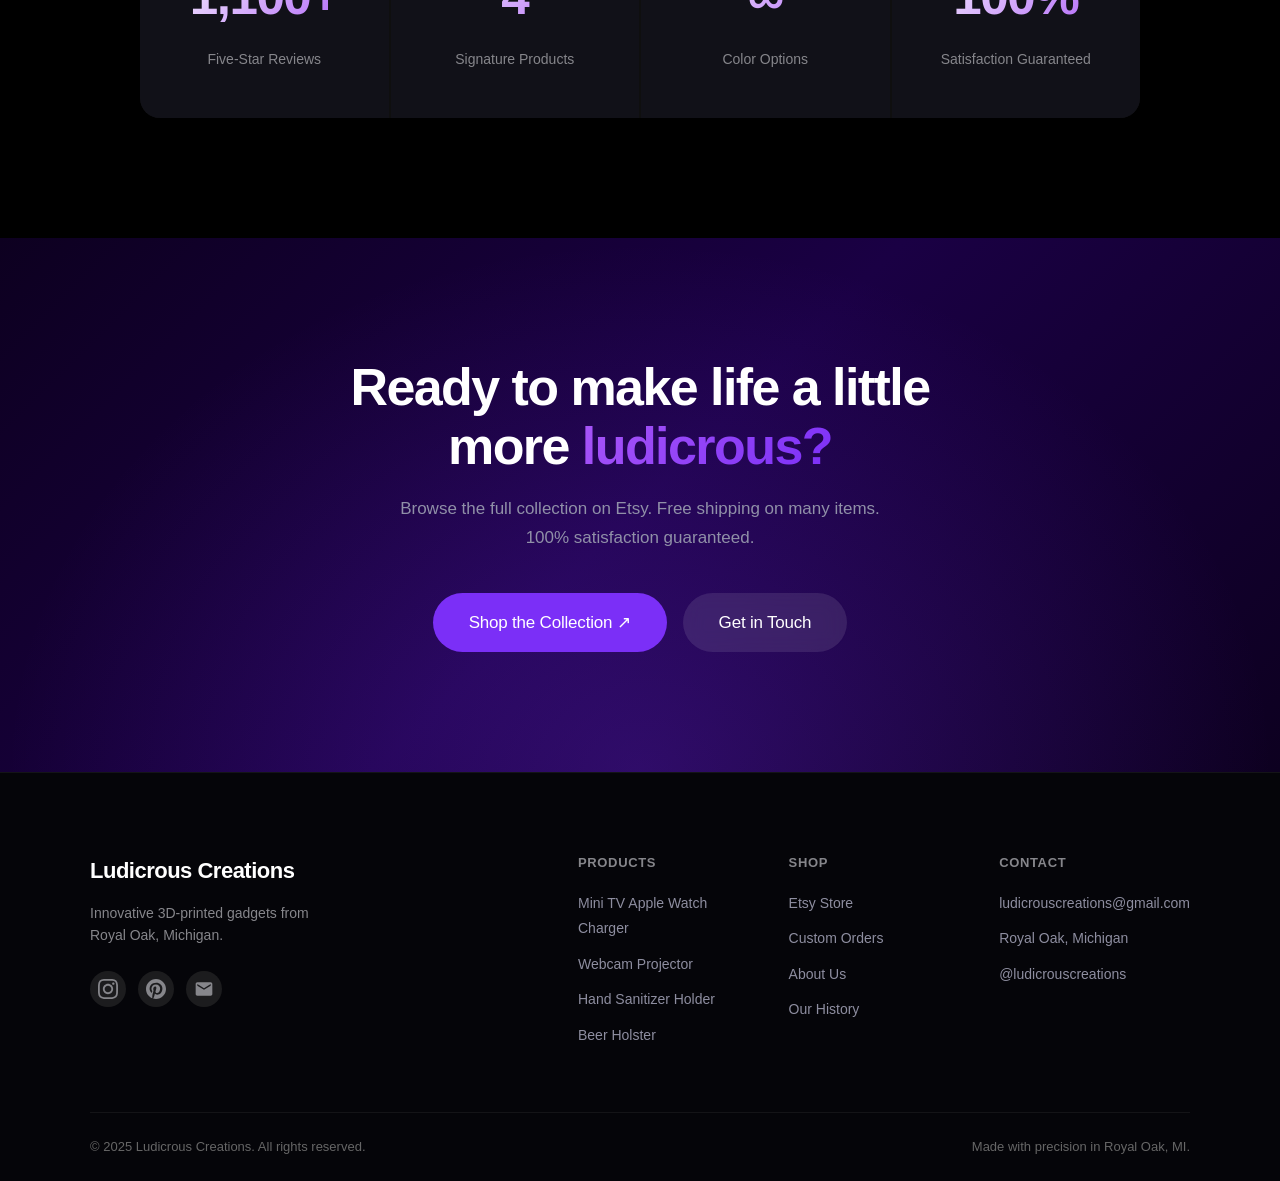
==== commit 34e3d7f7: "Add Products tab with 2x2 grid and individual product detail pages New files:   products.html       " ====
--- a/index.html
+++ b/index.html
@@ -14,7 +14,7 @@
             <a href="#hero" class="nav-logo">Ludicrous Creations</a>
             <ul class="nav-links" id="navLinks">
                 <li><a href="#about">About</a></li>
-                <li><a href="#products">Products</a></li>
+                <li><a href="products.html">Products</a></li>
                 <li><a href="#history">History</a></li>
                 <li><a href="#contact">Contact</a></li>
                 <li><a href="https://www.etsy.com/shop/LudicrousCreations" target="_blank" class="nav-cta">Shop on Etsy</a></li>
@@ -30,7 +30,7 @@
         <button class="mobile-close" id="mobileClose" aria-label="Close menu">✕</button>
         <ul>
             <li><a href="#about" class="mobile-link">About</a></li>
-            <li><a href="#products" class="mobile-link">Products</a></li>
+            <li><a href="products.html" class="mobile-link">Products</a></li>
             <li><a href="#history" class="mobile-link">History</a></li>
             <li><a href="#contact" class="mobile-link">Contact</a></li>
             <li><a href="https://www.etsy.com/shop/LudicrousCreations" target="_blank" class="mobile-link">Shop on Etsy</a></li>
--- a/css/styles.css
+++ b/css/styles.css
@@ -1676,6 +1676,466 @@
    RESPONSIVE
    ════════════════════════════════════════════════════════════════ */
 /* ════════════════════════════════════════════════════════════════
+   SUB-PAGE NAV (always opaque — no hero behind it)
+   ════════════════════════════════════════════════════════════════ */
+.nav--subpage {
+    background: rgba(0,0,0,0.92);
+    backdrop-filter: blur(20px);
+    -webkit-backdrop-filter: blur(20px);
+    border-bottom: 1px solid var(--dark-border);
+}
+
+/* ════════════════════════════════════════════════════════════════
+   PAGE HERO  (simple header for grid / detail pages)
+   ════════════════════════════════════════════════════════════════ */
+.page-hero {
+    background: var(--black);
+    padding: calc(var(--nav-height) + 72px) 24px 64px;
+    text-align: center;
+}
+.page-hero-inner { max-width: 700px; margin: 0 auto; }
+.page-hero-title {
+    font-size: clamp(42px, 6vw, 72px);
+    font-weight: 700;
+    letter-spacing: -0.04em;
+    line-height: 1.05;
+    color: var(--white);
+    margin-bottom: 18px;
+}
+.page-hero-sub {
+    font-size: 17px;
+    color: var(--gray);
+    line-height: 1.7;
+    max-width: 560px;
+    margin: 0 auto;
+}
+
+/* ════════════════════════════════════════════════════════════════
+   PRODUCTS GRID PAGE
+   ════════════════════════════════════════════════════════════════ */
+.pg-section {
+    background: #0a0a0f;
+    padding: 0 0 80px;
+}
+.pg-grid {
+    display: grid;
+    grid-template-columns: 1fr 1fr;
+    gap: 3px;
+    background: #1a1a24;
+    border-top: 3px solid #1a1a24;
+}
+
+/* Individual grid card */
+.pg-card {
+    background: var(--dark-card);
+    display: flex;
+    flex-direction: column;
+    overflow: hidden;
+    transition: background 0.25s;
+}
+.pg-card:hover { background: #16161f; }
+
+/* Visual / image area */
+.pg-card-visual {
+    display: block;
+    width: 100%;
+    aspect-ratio: 4 / 3;
+    overflow: hidden;
+    position: relative;
+    text-decoration: none;
+    flex-shrink: 0;
+}
+.pg-card-visual img {
+    width: 100%;
+    height: 100%;
+    object-fit: cover;
+    transition: transform 0.5s cubic-bezier(0.4,0,0.2,1);
+}
+.pg-card:hover .pg-card-visual img { transform: scale(1.04); }
+
+/* Gradient overlay on image */
+.pg-card-visual::after {
+    content: '';
+    position: absolute;
+    inset: 0;
+    background: linear-gradient(to top, rgba(17,17,24,0.7) 0%, transparent 50%);
+    pointer-events: none;
+}
+
+/* CSS-illustration placeholder */
+.pg-card-visual--illus {
+    display: flex;
+    align-items: center;
+    justify-content: center;
+}
+.pg-visual--arcade   { background: linear-gradient(160deg, #0d0020 0%, #2a006a 100%); }
+.pg-visual--webcam   { background: linear-gradient(160deg, #001030 0%, #003080 100%); }
+.pg-visual--sanitizer{ background: linear-gradient(160deg, #001510 0%, #003820 100%); }
+.pg-visual--beer     { background: linear-gradient(160deg, #1a0800 0%, #3a1500 100%); }
+
+/* Scale down the existing CSS illustrations to fit the card */
+.pg-card-visual .illus-arcade,
+.pg-card-visual .illus-webcam,
+.pg-card-visual .illus-sanitizer,
+.pg-card-visual .illus-beer { transform: scale(0.72); transform-origin: center; }
+
+/* Card body */
+.pg-card-body {
+    padding: 28px 28px 32px;
+    display: flex;
+    flex-direction: column;
+    flex: 1;
+}
+.pg-card-num {
+    font-size: 12px;
+    font-weight: 600;
+    letter-spacing: 0.12em;
+    text-transform: uppercase;
+    color: var(--purple);
+    margin-bottom: 10px;
+    display: block;
+}
+.pg-card-name {
+    font-size: clamp(18px, 2vw, 24px);
+    font-weight: 700;
+    letter-spacing: -0.02em;
+    line-height: 1.15;
+    color: var(--white);
+    margin-bottom: 10px;
+}
+.pg-card-desc {
+    font-size: 14px;
+    color: #8e8ea8;
+    line-height: 1.65;
+    margin-bottom: 18px;
+}
+.pg-card-features {
+    list-style: none;
+    display: flex;
+    flex-direction: column;
+    gap: 7px;
+    margin-bottom: 24px;
+    flex: 1;
+}
+.pg-card-features li {
+    font-size: 13px;
+    color: #7a7a90;
+    padding-left: 14px;
+    position: relative;
+    line-height: 1.5;
+}
+.pg-card-features li::before {
+    content: '';
+    position: absolute;
+    left: 0;
+    top: 7px;
+    width: 5px;
+    height: 5px;
+    background: var(--purple);
+    border-radius: 50%;
+}
+.pg-card-cta {
+    display: flex;
+    gap: 10px;
+    flex-wrap: wrap;
+    align-items: center;
+}
+
+/* ════════════════════════════════════════════════════════════════
+   PRODUCT DETAIL PAGE  (.pp-*)
+   ════════════════════════════════════════════════════════════════ */
+
+/* Breadcrumb */
+.pp-breadcrumb {
+    position: fixed;
+    top: var(--nav-height);
+    left: 0; right: 0;
+    z-index: 800;
+    padding: 10px 24px;
+    background: rgba(0,0,0,0.6);
+    backdrop-filter: blur(12px);
+    -webkit-backdrop-filter: blur(12px);
+    border-bottom: 1px solid rgba(255,255,255,0.06);
+    display: flex;
+    align-items: center;
+    gap: 8px;
+    font-size: 13px;
+    color: var(--gray);
+}
+.pp-breadcrumb a { color: var(--gray); transition: color 0.2s; }
+.pp-breadcrumb a:hover { color: var(--white); }
+.pp-breadcrumb span { color: var(--white); font-weight: 500; }
+
+/* Hero two-col layout */
+.pp-hero {
+    min-height: 100dvh;
+    display: flex;
+    align-items: center;
+    padding: calc(var(--nav-height) + 52px + 40px) 24px 80px;
+    background: var(--dark);
+}
+.pp-hero--webcam    { background: #020810; }
+.pp-hero--sanitizer { background: #020c06; }
+.pp-hero--beer      { background: #0c0500; }
+
+.pp-hero-inner {
+    max-width: 1200px;
+    margin: 0 auto;
+    width: 100%;
+    display: grid;
+    grid-template-columns: 1fr 1fr;
+    gap: 72px;
+    align-items: center;
+}
+
+/* Gallery side */
+.pp-gallery-wrap {
+    position: relative;
+    width: 100%;
+}
+
+/* Info side */
+.pp-info { }
+.pp-info .product-num {
+    font-size: 12px;
+    font-weight: 600;
+    letter-spacing: 0.12em;
+    text-transform: uppercase;
+    color: var(--purple);
+    display: block;
+    margin-bottom: 14px;
+}
+.pp-info h1 {
+    font-size: clamp(32px, 4vw, 52px);
+    font-weight: 700;
+    letter-spacing: -0.03em;
+    line-height: 1.07;
+    color: var(--white);
+    margin-bottom: 20px;
+}
+.pp-info .pp-tagline {
+    font-size: 17px;
+    color: #9090a8;
+    line-height: 1.7;
+    margin-bottom: 32px;
+    max-width: 420px;
+}
+.pp-info .pp-cta {
+    display: flex;
+    flex-wrap: wrap;
+    gap: 12px;
+    align-items: center;
+}
+.pp-rating {
+    display: flex;
+    align-items: center;
+    gap: 8px;
+    margin-bottom: 24px;
+    font-size: 14px;
+    color: var(--gray);
+}
+.pp-stars { color: #ffd60a; letter-spacing: 1px; }
+.pp-rating strong { color: var(--white); }
+
+/* Features section */
+.pp-features-section {
+    background: var(--black);
+    padding: var(--section-pad) 24px;
+}
+.pp-features-inner { max-width: 1100px; margin: 0 auto; }
+.pp-features-inner .section-eyebrow { color: var(--purple); }
+.pp-features-inner h2 {
+    font-size: clamp(30px, 4vw, 48px);
+    font-weight: 700;
+    letter-spacing: -0.03em;
+    line-height: 1.1;
+    color: var(--white);
+    margin-bottom: 48px;
+}
+.pp-features-grid {
+    display: grid;
+    grid-template-columns: repeat(auto-fit, minmax(240px, 1fr));
+    gap: 20px;
+}
+.pp-feat-item {
+    background: var(--dark-card);
+    border-radius: 16px;
+    padding: 28px 24px;
+    border: 1px solid rgba(255,255,255,0.05);
+}
+.pp-feat-icon {
+    width: 40px; height: 40px;
+    background: linear-gradient(135deg, var(--purple), #a855f7);
+    border-radius: 12px;
+    display: flex;
+    align-items: center;
+    justify-content: center;
+    margin-bottom: 16px;
+    color: #fff;
+    font-size: 18px;
+}
+.pp-feat-item h3 {
+    font-size: 15px;
+    font-weight: 600;
+    color: var(--white);
+    margin-bottom: 7px;
+    letter-spacing: -0.1px;
+}
+.pp-feat-item p {
+    font-size: 13px;
+    color: #7a7a90;
+    line-height: 1.6;
+}
+
+/* Specs section */
+.pp-specs-section {
+    background: var(--dark);
+    padding: var(--section-pad) 24px;
+}
+.pp-specs-inner { max-width: 900px; margin: 0 auto; }
+.pp-specs-inner .section-eyebrow { color: var(--purple); }
+.pp-specs-inner h2 {
+    font-size: clamp(28px, 3.5vw, 42px);
+    font-weight: 700;
+    letter-spacing: -0.03em;
+    color: var(--white);
+    margin-bottom: 40px;
+}
+.pp-specs-table { display: flex; flex-direction: column; gap: 0; }
+.pp-spec-row {
+    display: grid;
+    grid-template-columns: 200px 1fr;
+    gap: 24px;
+    padding: 18px 0;
+    border-bottom: 1px solid rgba(255,255,255,0.06);
+    align-items: start;
+}
+.pp-spec-row:first-child { border-top: 1px solid rgba(255,255,255,0.06); }
+.pp-spec-label {
+    font-size: 13px;
+    font-weight: 600;
+    text-transform: uppercase;
+    letter-spacing: 0.06em;
+    color: var(--gray);
+}
+.pp-spec-value {
+    font-size: 15px;
+    color: var(--white);
+    line-height: 1.5;
+}
+
+/* Colors section */
+.pp-colors-section {
+    background: var(--black);
+    padding: 80px 24px;
+}
+.pp-colors-inner { max-width: 900px; margin: 0 auto; }
+.pp-colors-inner .section-eyebrow { color: var(--purple); }
+.pp-colors-inner h2 {
+    font-size: clamp(26px, 3vw, 38px);
+    font-weight: 700;
+    letter-spacing: -0.03em;
+    color: var(--white);
+    margin-bottom: 32px;
+}
+.pp-color-row {
+    display: flex;
+    flex-wrap: wrap;
+    gap: 12px;
+    margin-bottom: 20px;
+}
+.pp-color-swatch {
+    width: 36px; height: 36px;
+    border-radius: 50%;
+    border: 2px solid rgba(255,255,255,0.12);
+    cursor: default;
+    transition: transform 0.2s, border-color 0.2s;
+}
+.pp-color-swatch:hover { transform: scale(1.18); border-color: rgba(255,255,255,0.45); }
+.pp-colors-note {
+    font-size: 14px;
+    color: var(--gray);
+    line-height: 1.6;
+}
+
+/* Related products */
+.pp-related-section {
+    background: var(--dark);
+    padding: var(--section-pad) 24px;
+}
+.pp-related-inner { max-width: 1100px; margin: 0 auto; }
+.pp-related-inner .section-eyebrow { color: var(--purple); }
+.pp-related-inner h2 {
+    font-size: clamp(26px, 3.5vw, 40px);
+    font-weight: 700;
+    letter-spacing: -0.03em;
+    color: var(--white);
+    margin-bottom: 40px;
+}
+.pp-related-grid {
+    display: grid;
+    grid-template-columns: repeat(3, 1fr);
+    gap: 20px;
+}
+.pp-related-card {
+    background: var(--dark-card);
+    border-radius: 16px;
+    overflow: hidden;
+    cursor: pointer;
+    text-decoration: none;
+    display: block;
+    border: 1px solid rgba(255,255,255,0.05);
+    transition: transform 0.3s, box-shadow 0.3s, background 0.2s;
+}
+.pp-related-card:hover {
+    transform: translateY(-4px);
+    box-shadow: 0 12px 32px rgba(0,0,0,0.5);
+    background: #16161f;
+}
+.pp-related-visual {
+    aspect-ratio: 4 / 3;
+    display: flex;
+    align-items: center;
+    justify-content: center;
+    overflow: hidden;
+    position: relative;
+}
+.pp-related-visual img {
+    width: 100%;
+    height: 100%;
+    object-fit: cover;
+}
+.pp-related-visual .illus-arcade,
+.pp-related-visual .illus-webcam,
+.pp-related-visual .illus-sanitizer,
+.pp-related-visual .illus-beer { transform: scale(0.55); transform-origin: center; }
+
+.pp-related-body { padding: 18px 20px 22px; }
+.pp-related-body h3 {
+    font-size: 15px;
+    font-weight: 600;
+    color: var(--white);
+    margin-bottom: 5px;
+    line-height: 1.3;
+}
+.pp-related-body p { font-size: 13px; color: #7a7a90; }
+
+/* Responsive overrides */
+@media (max-width: 900px) {
+    .pg-grid { grid-template-columns: 1fr; }
+    .pg-card-visual { aspect-ratio: 16 / 9; }
+    .pp-hero-inner { grid-template-columns: 1fr; gap: 40px; }
+    .pp-hero { padding-top: calc(var(--nav-height) + 52px + 60px); min-height: auto; }
+    .pp-related-grid { grid-template-columns: 1fr 1fr; }
+    .pp-spec-row { grid-template-columns: 1fr; gap: 4px; }
+}
+@media (max-width: 600px) {
+    .pp-related-grid { grid-template-columns: 1fr; }
+    .pg-card-cta { flex-direction: column; align-items: stretch; }
+    .pg-card-cta .btn { text-align: center; }
+}
+
+/* ════════════════════════════════════════════════════════════════
    PRODUCT PHOTO GALLERY
    ════════════════════════════════════════════════════════════════ */
 .product-gallery {
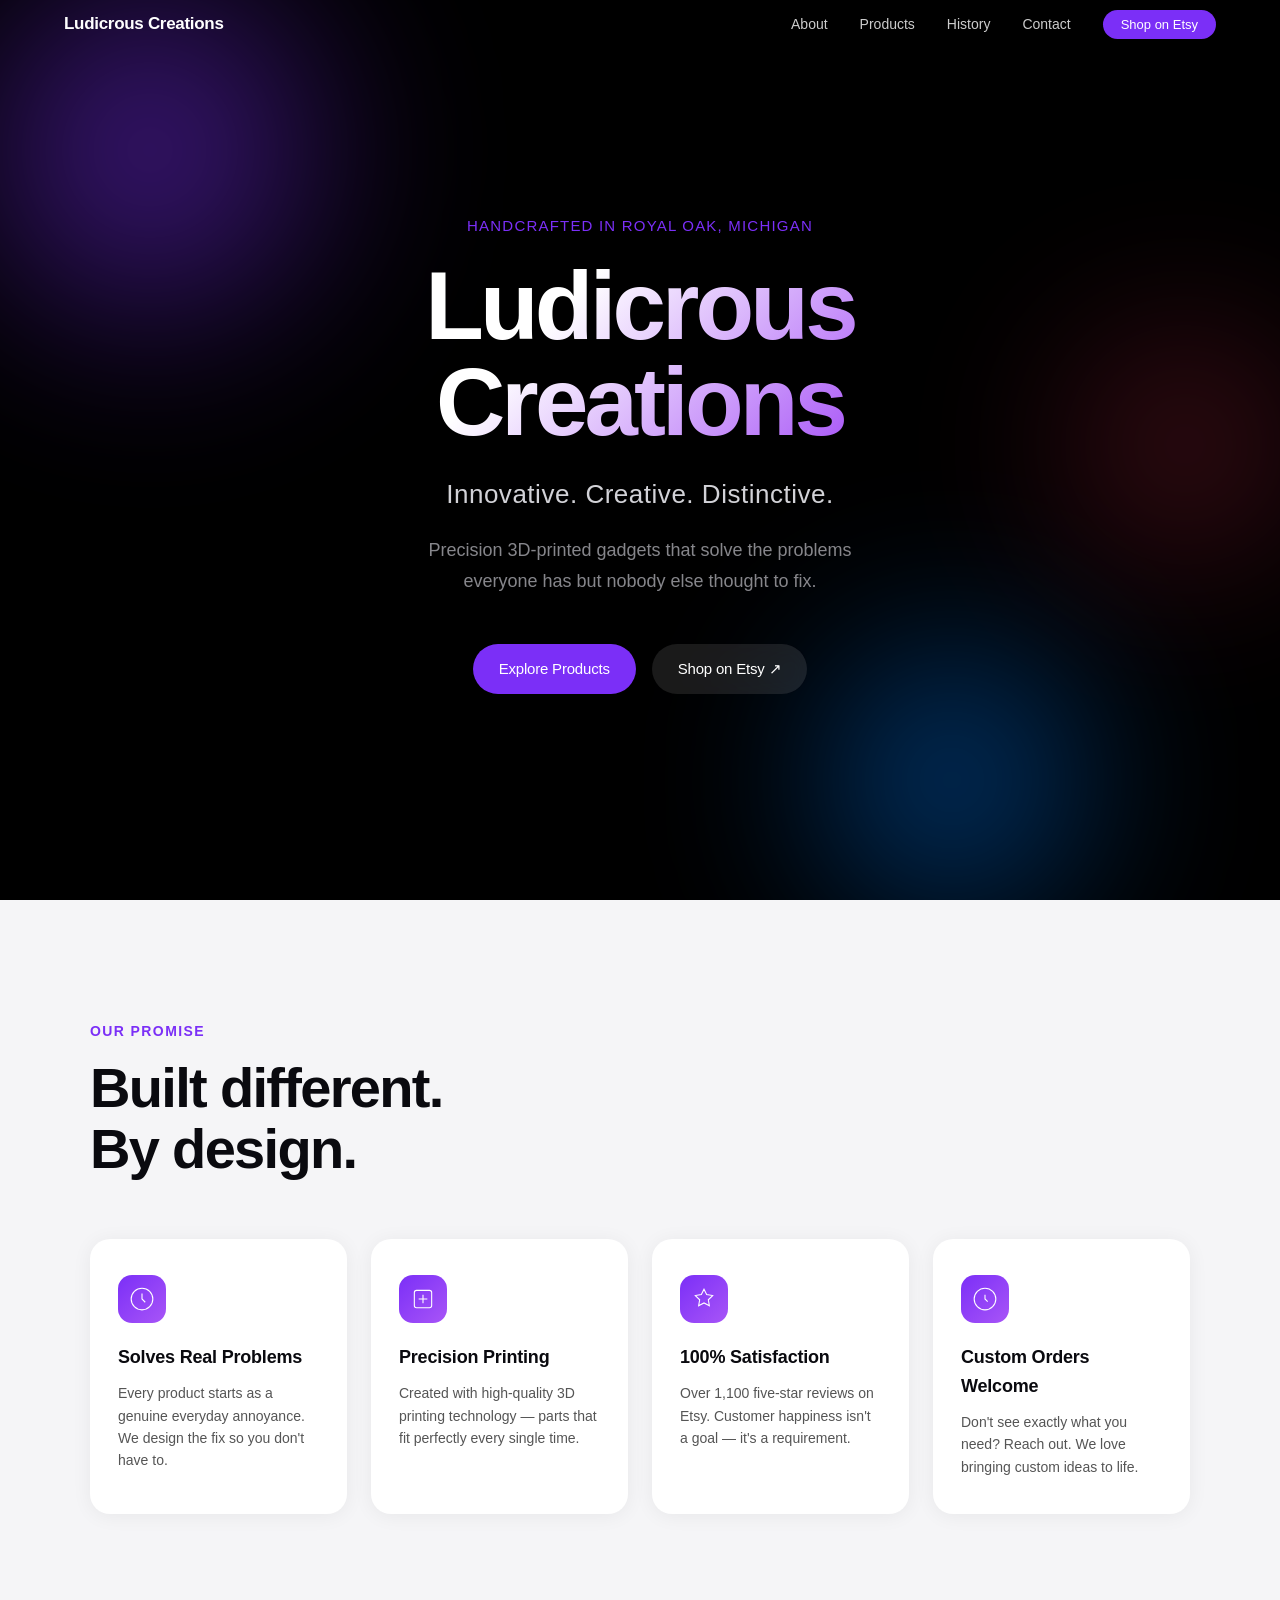
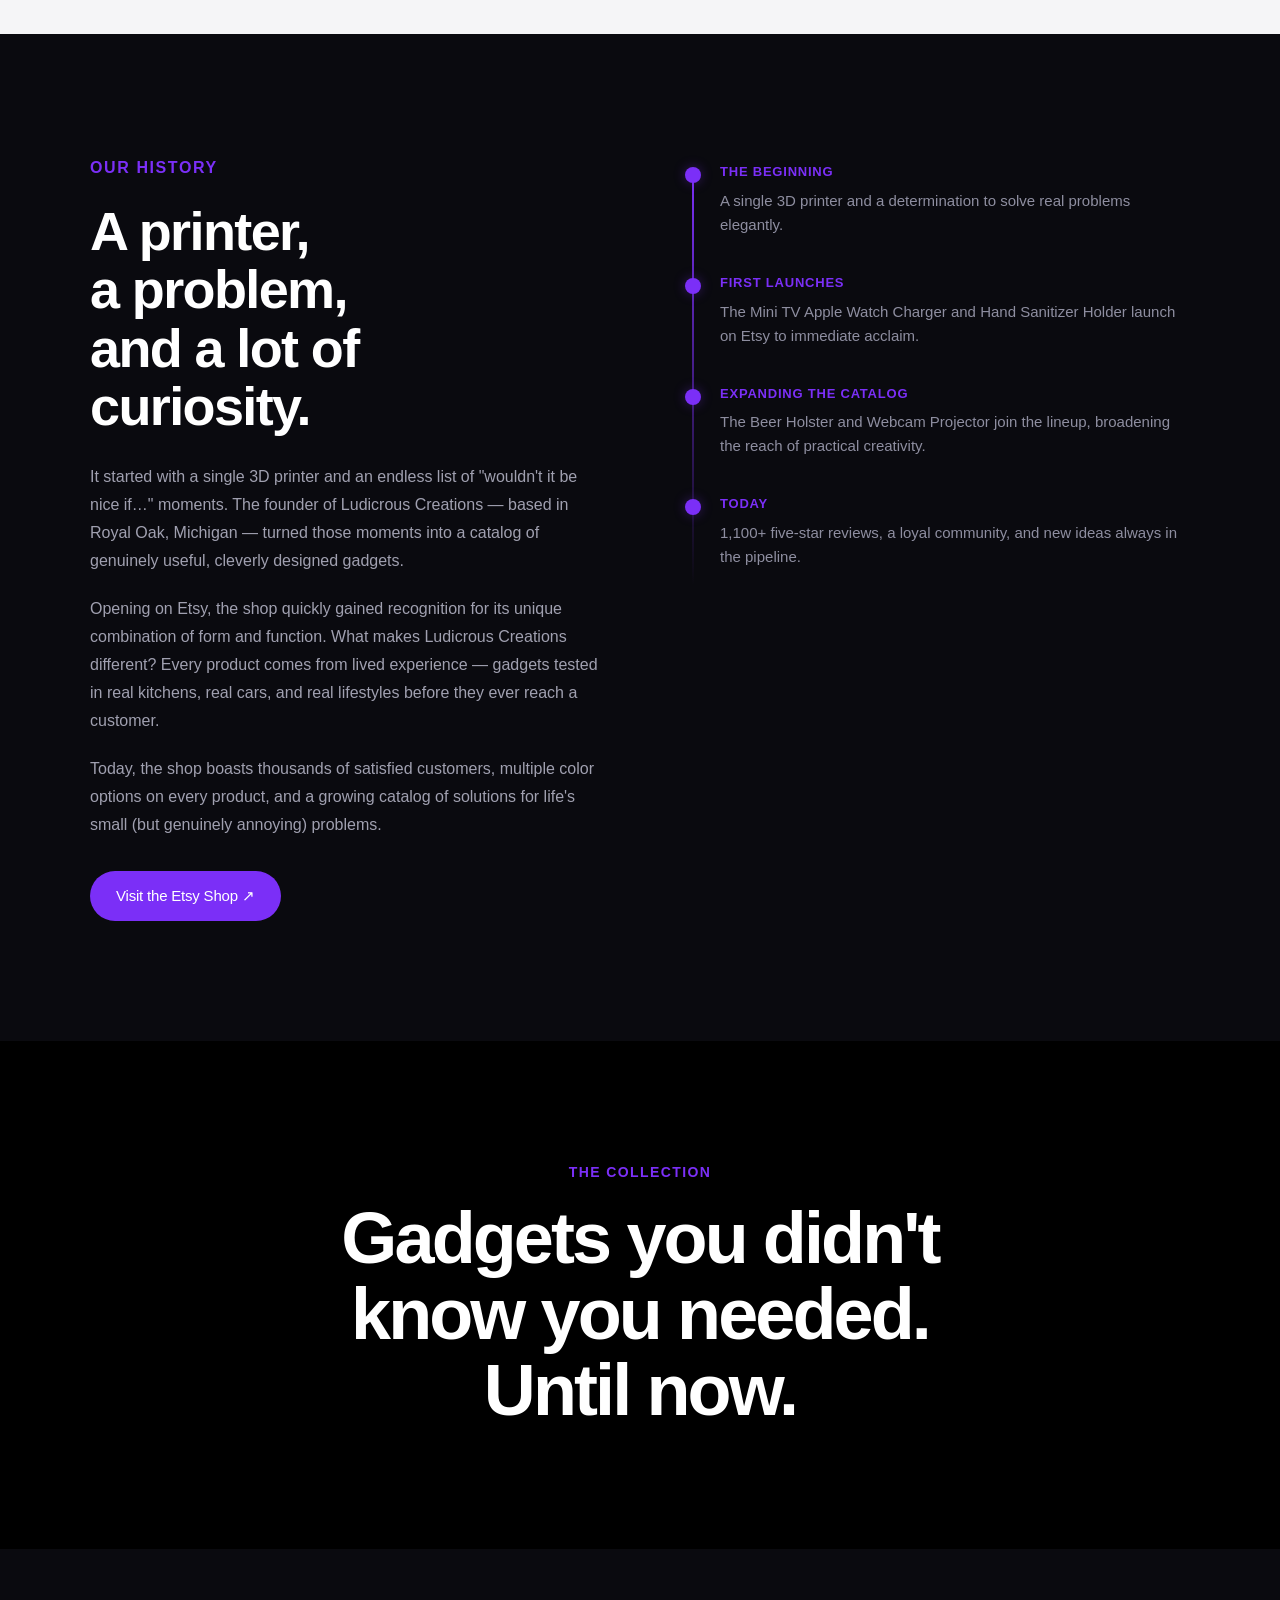
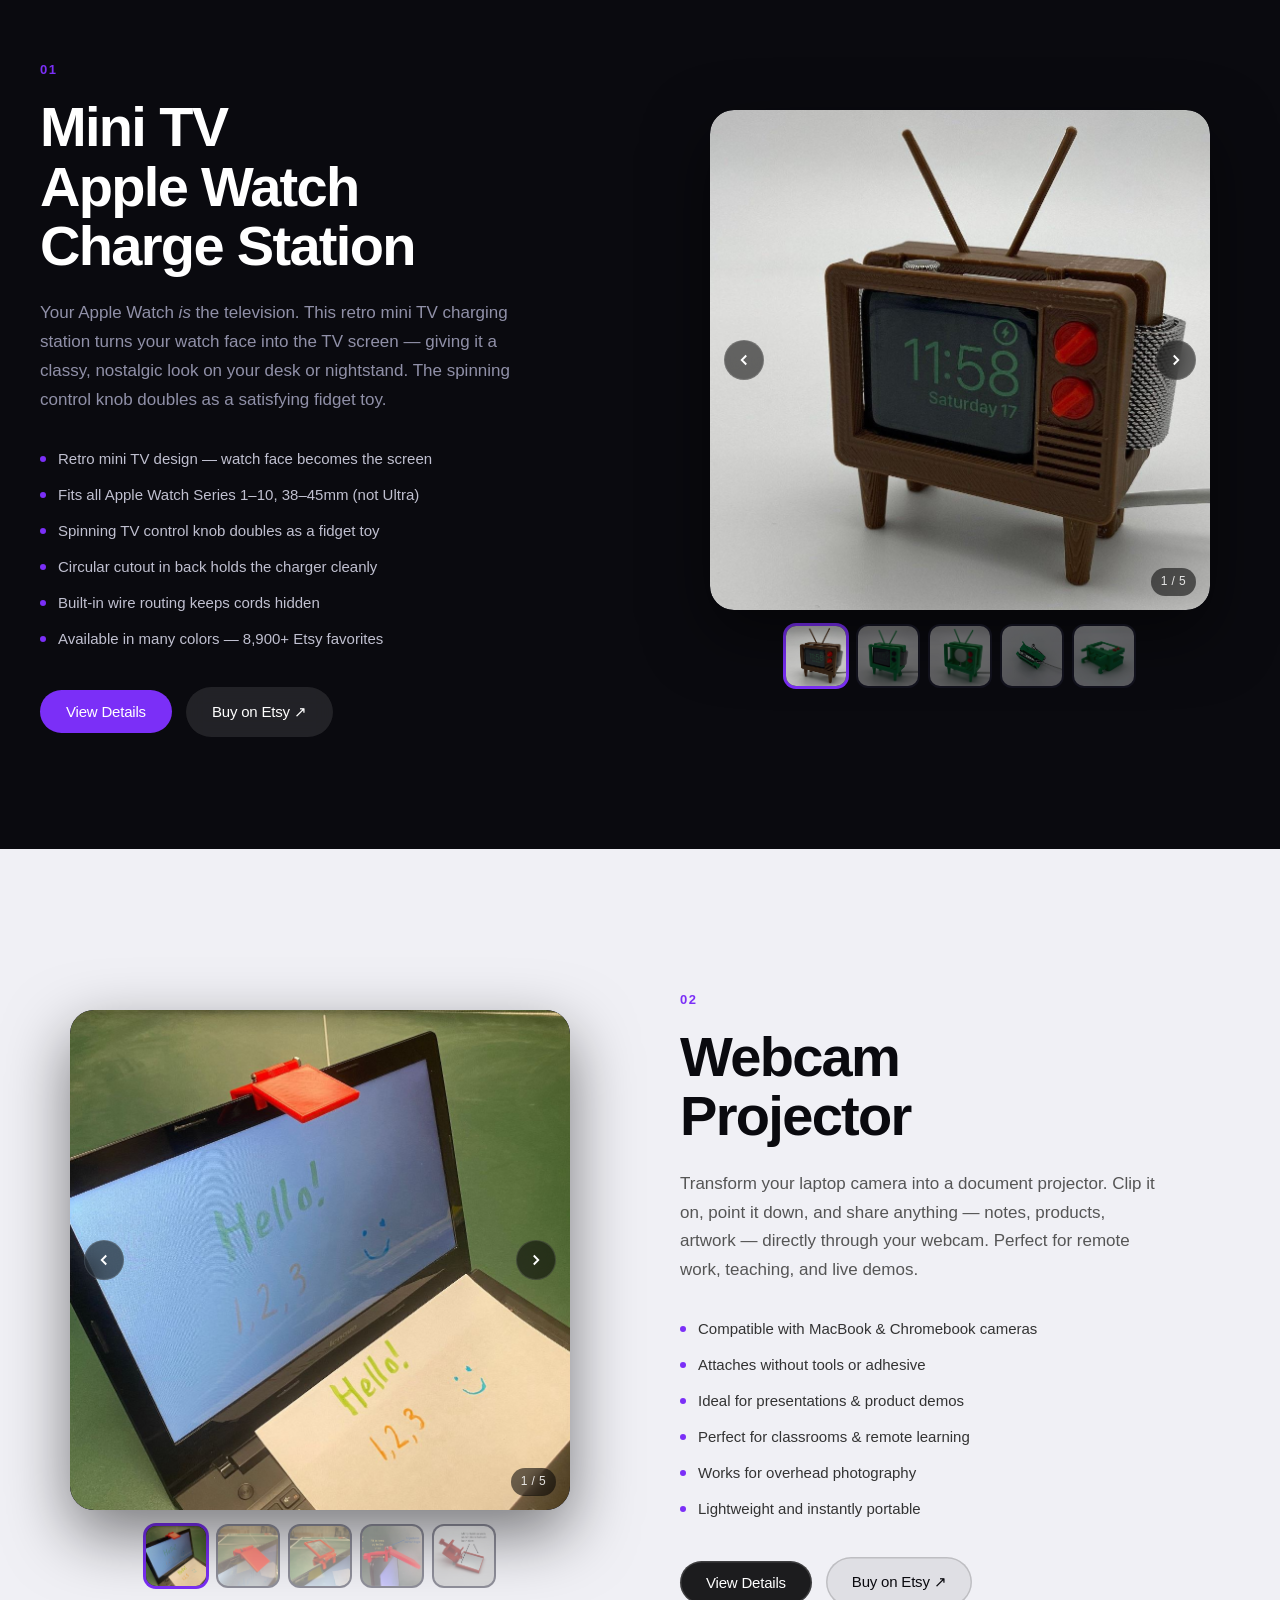
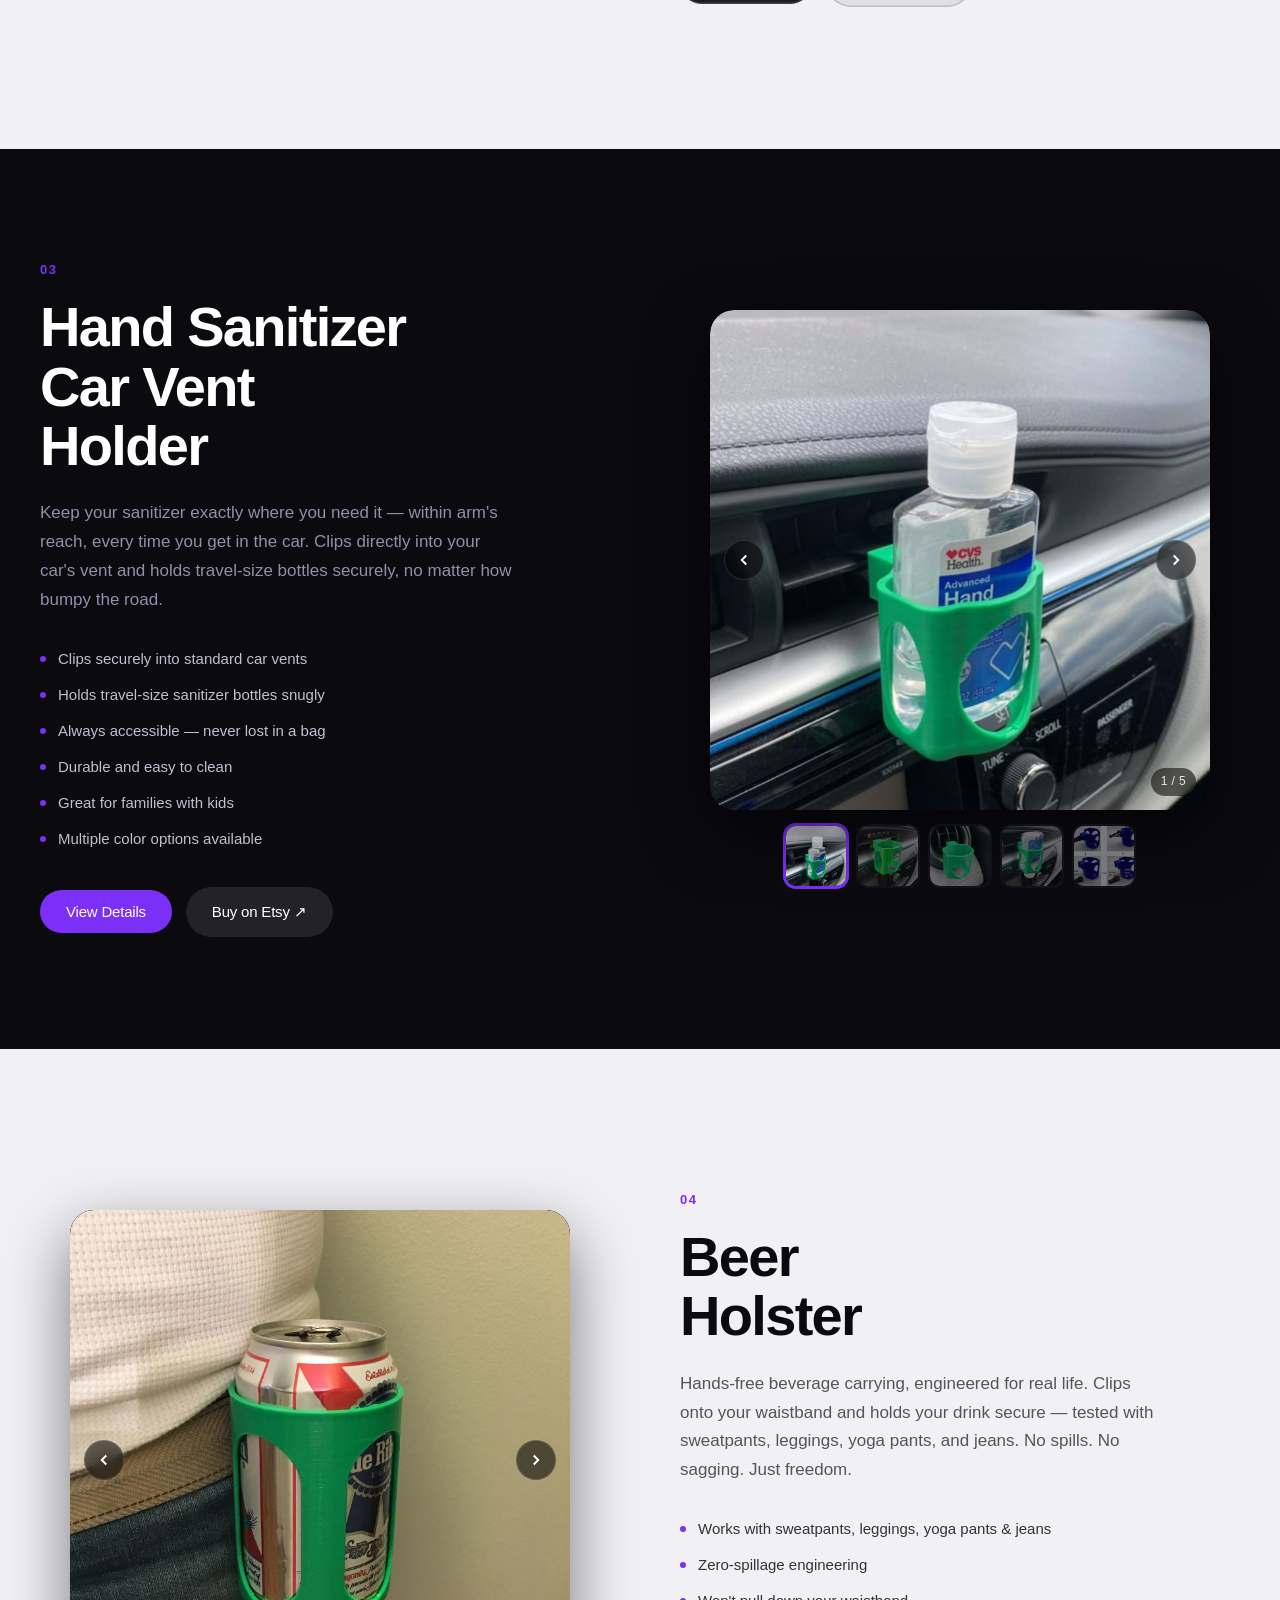
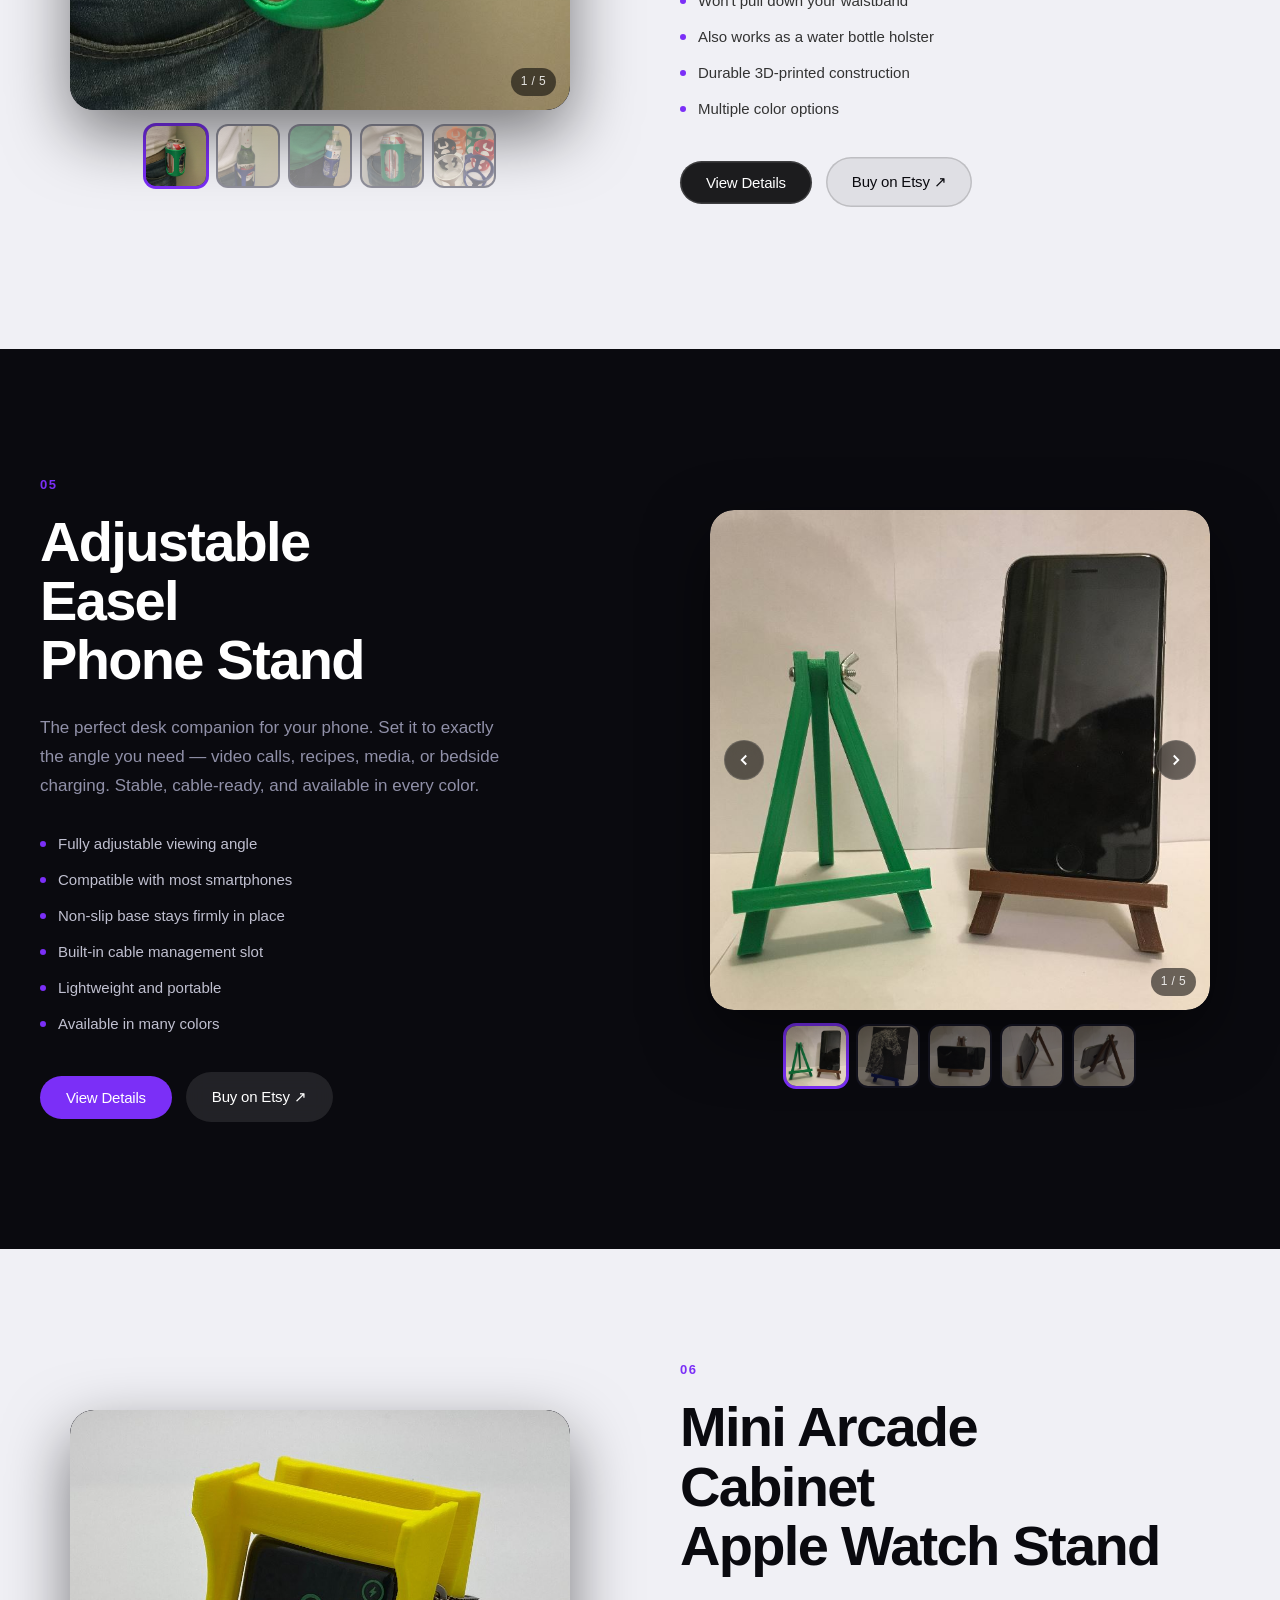
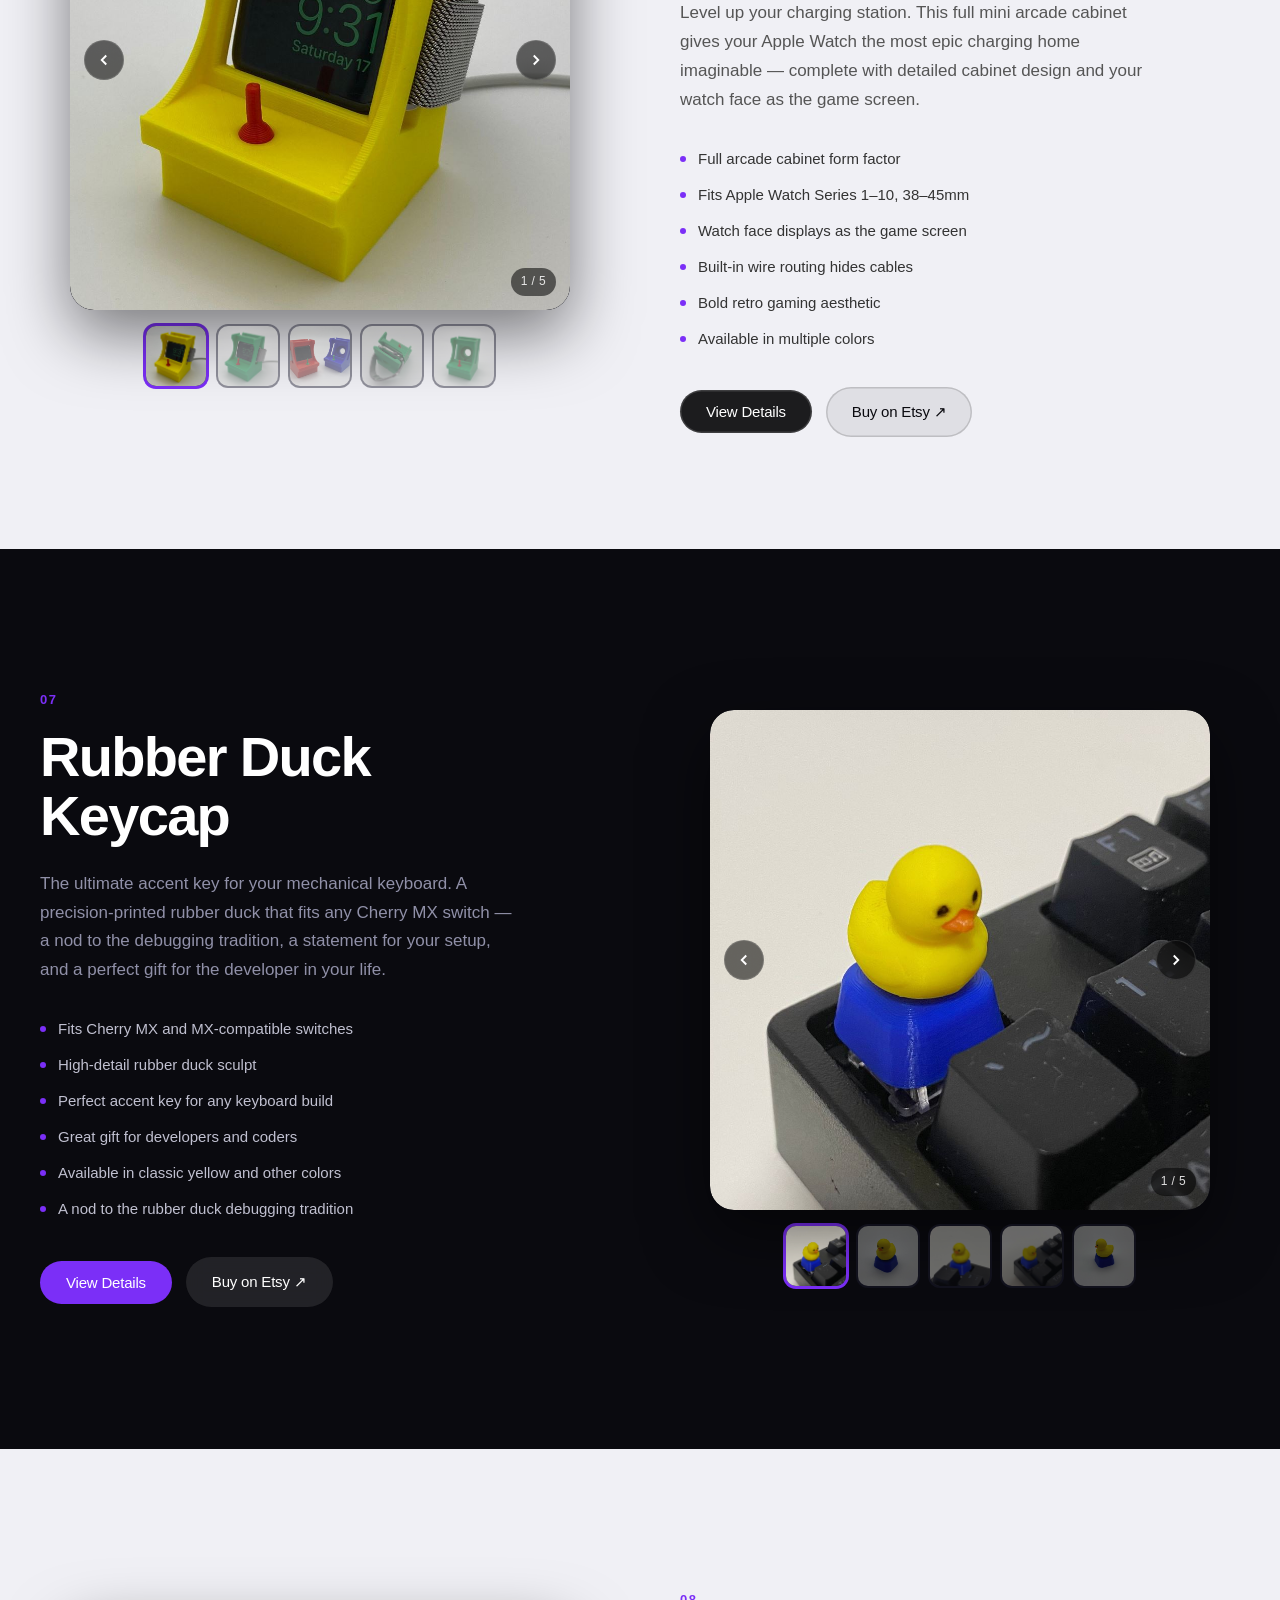
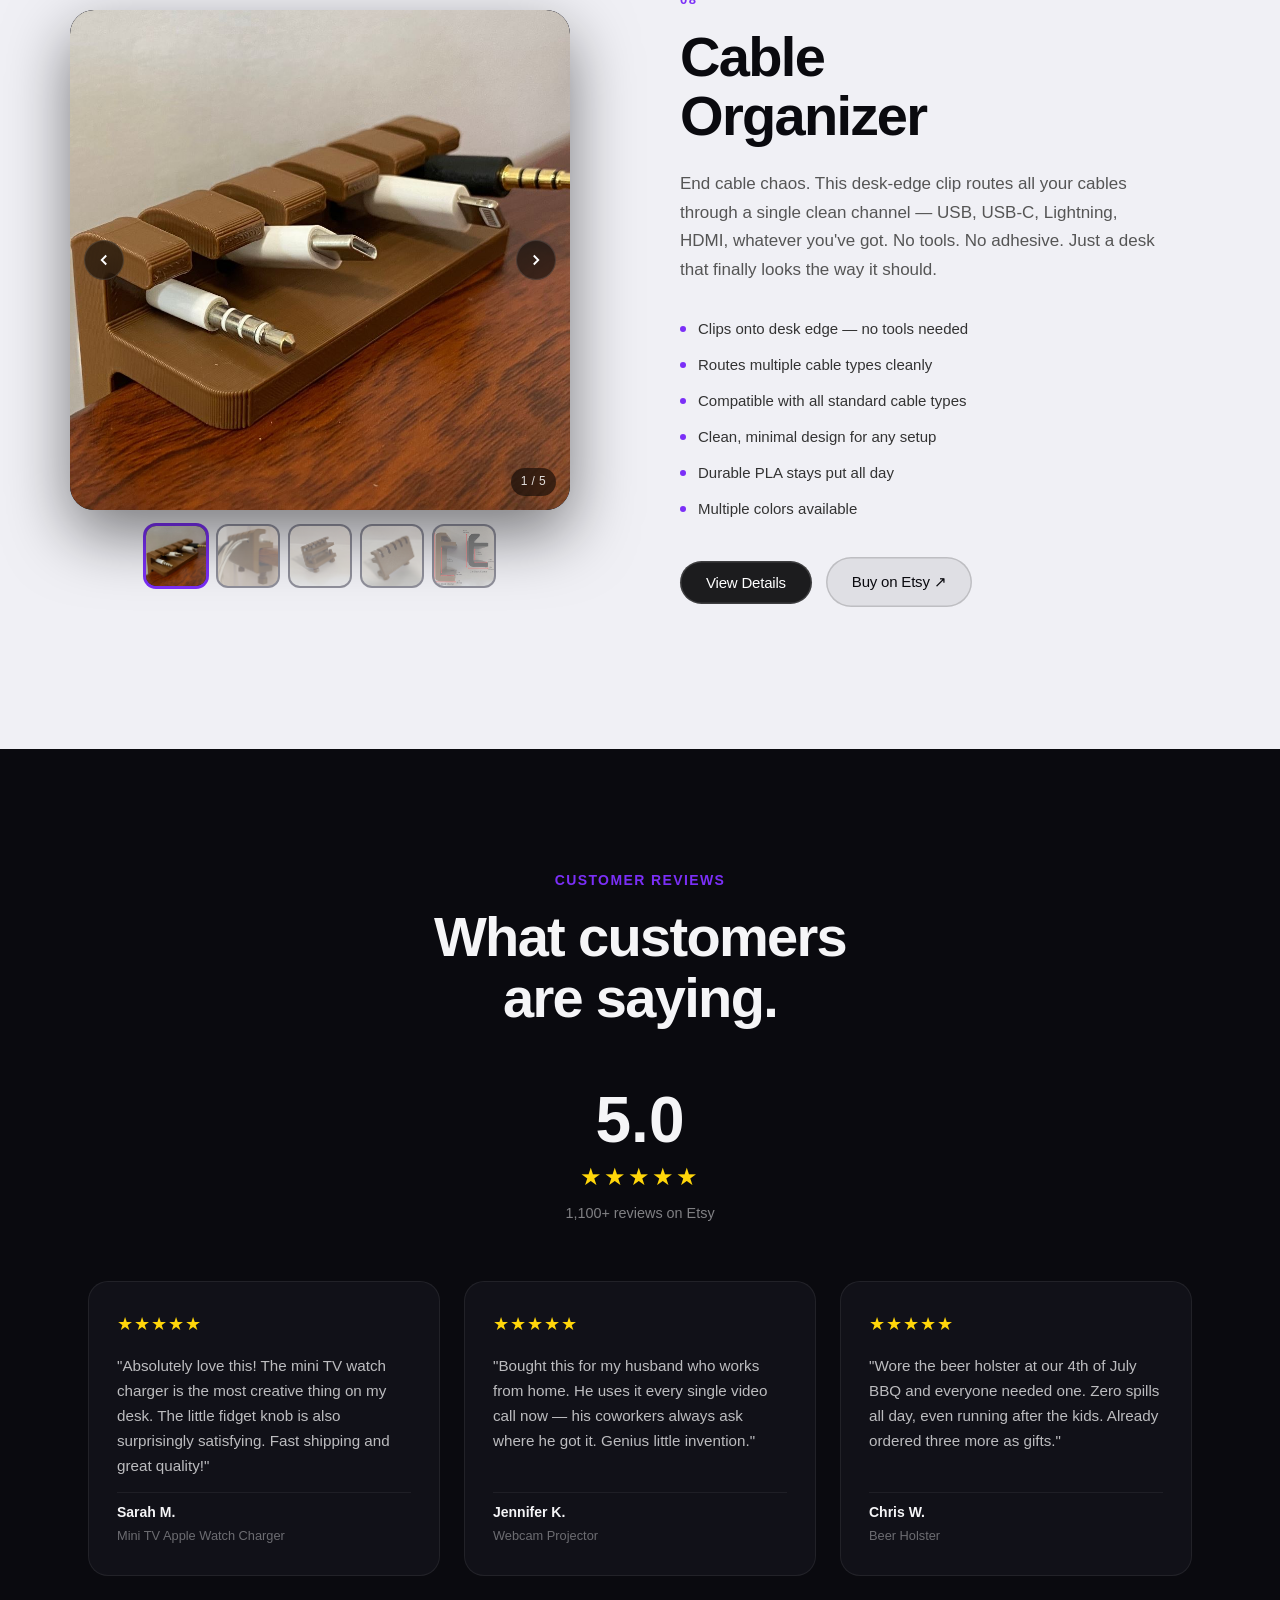
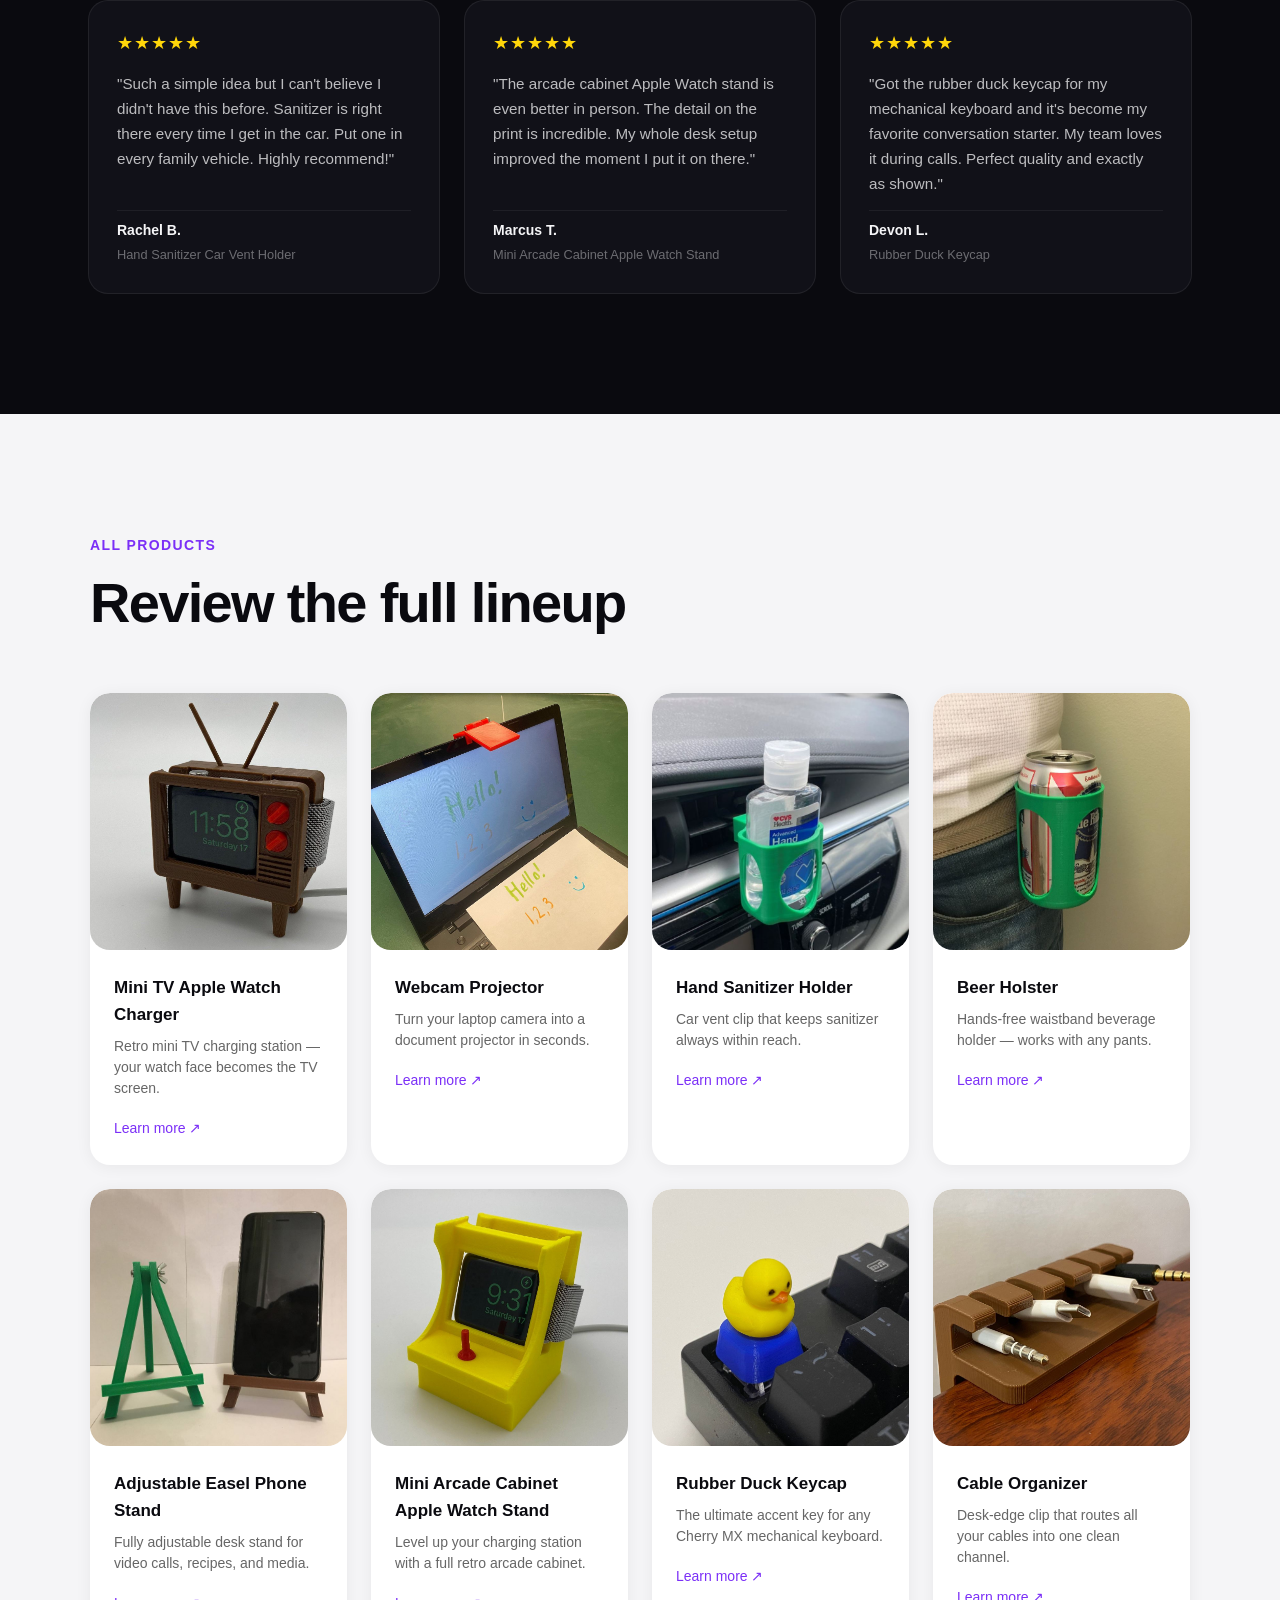
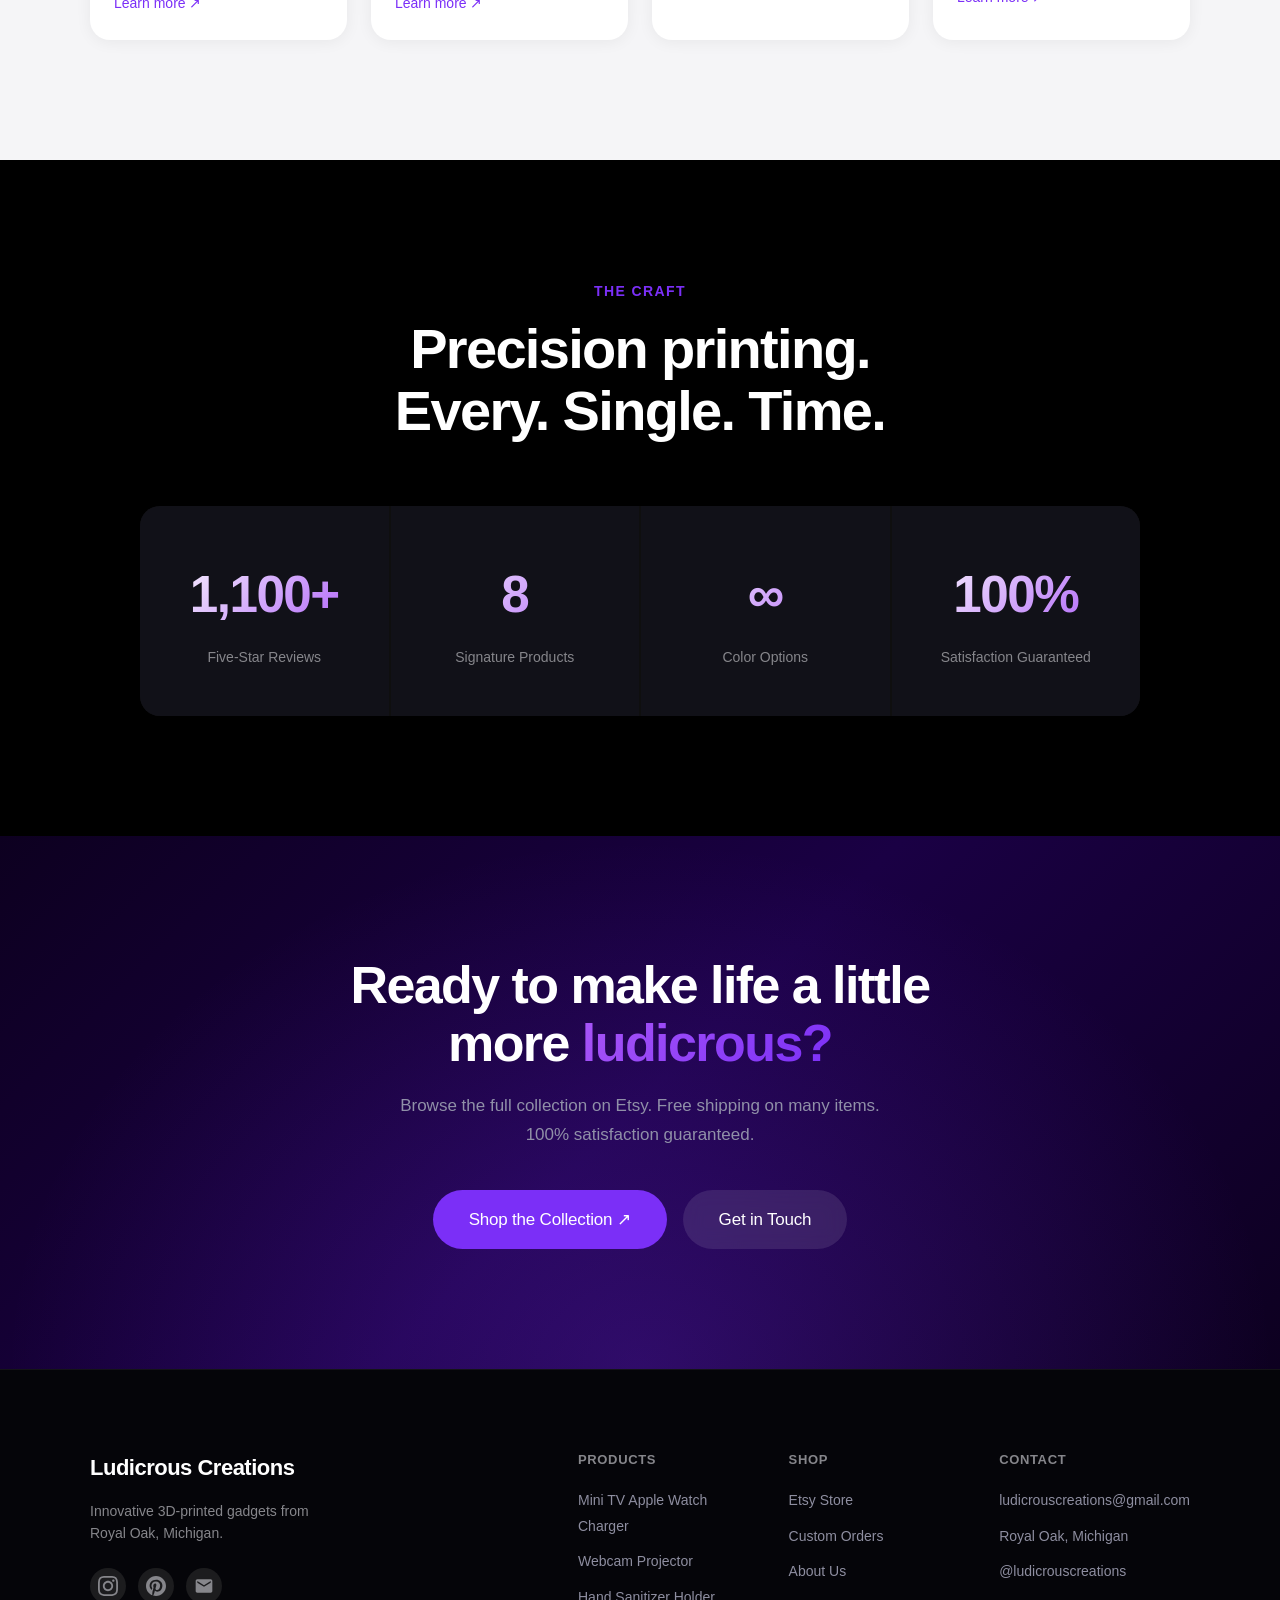
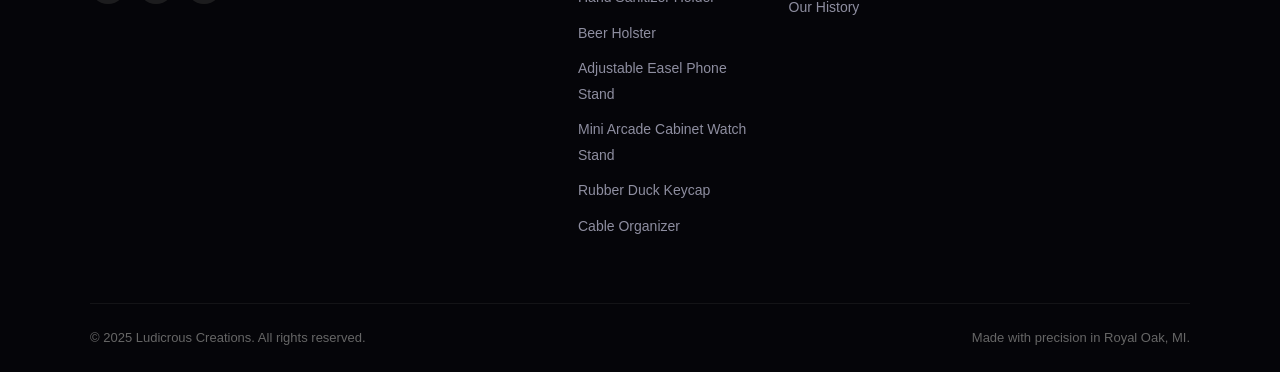
==== commit c55de4a4: "Add 4 new products, photo galleries, reviews, and testimonials - Add products 05-08: Easel Phone Sta" ====
--- a/index.html
+++ b/index.html
@@ -239,41 +239,49 @@
     <section class="product-scene product-scene--light" id="product-webcam">
         <div class="product-scene-inner product-scene-inner--flip">
             <div class="product-scene-visual reveal">
-                <!-- CSS Laptop + Webcam Projector Illustration -->
-                <div class="illus-webcam">
-                    <div class="laptop">
-                        <div class="laptop-lid">
-                            <div class="laptop-screen-frame">
-                                <div class="laptop-screen">
-                                    <div class="screen-ui">
-                                        <div class="screen-bar"></div>
-                                        <div class="screen-content-line"></div>
-                                        <div class="screen-content-line short"></div>
-                                        <div class="screen-content-line"></div>
-                                        <div class="screen-content-line shorter"></div>
-                                    </div>
-                                    <div class="projector-output">
-                                        <div class="proj-beam"></div>
-                                        <div class="proj-doc">
-                                            <div class="doc-line"></div>
-                                            <div class="doc-line short"></div>
-                                            <div class="doc-line"></div>
+                <div class="product-gallery" id="webcamGallery">
+                    <div class="gallery-main-wrap" id="webcamMainWrap">
+                        <img class="gallery-main-img" id="webcamMainImg" src="" alt="Webcam Projector">
+                        <div class="gallery-fallback illus-webcam" id="webcamFallback">
+                            <div class="laptop">
+                                <div class="laptop-lid">
+                                    <div class="laptop-screen-frame">
+                                        <div class="laptop-screen">
+                                            <div class="screen-ui">
+                                                <div class="screen-bar"></div>
+                                                <div class="screen-content-line"></div>
+                                                <div class="screen-content-line short"></div>
+                                                <div class="screen-content-line"></div>
+                                                <div class="screen-content-line shorter"></div>
+                                            </div>
+                                            <div class="projector-output">
+                                                <div class="proj-beam"></div>
+                                                <div class="proj-doc">
+                                                    <div class="doc-line"></div>
+                                                    <div class="doc-line short"></div>
+                                                    <div class="doc-line"></div>
+                                                </div>
+                                            </div>
                                         </div>
                                     </div>
+                                    <div class="webcam-clip">
+                                        <div class="clip-body"><div class="clip-lens"></div></div>
+                                        <div class="clip-arm"></div>
+                                    </div>
                                 </div>
-                            </div>
-                            <div class="webcam-clip">
-                                <div class="clip-body">
-                                    <div class="clip-lens"></div>
-                                </div>
-                                <div class="clip-arm"></div>
+                                <div class="laptop-hinge"></div>
+                                <div class="laptop-base"><div class="trackpad"></div></div>
                             </div>
                         </div>
-                        <div class="laptop-hinge"></div>
-                        <div class="laptop-base">
-                            <div class="trackpad"></div>
-                        </div>
-                    </div>
+                        <button class="gallery-nav gallery-prev" data-gallery="webcam" aria-label="Previous photo">
+                            <svg viewBox="0 0 24 24" fill="none" stroke="currentColor" stroke-width="2.5" width="18" height="18"><path d="M15 18l-6-6 6-6"/></svg>
+                        </button>
+                        <button class="gallery-nav gallery-next" data-gallery="webcam" aria-label="Next photo">
+                            <svg viewBox="0 0 24 24" fill="none" stroke="currentColor" stroke-width="2.5" width="18" height="18"><path d="M9 18l6-6-6-6"/></svg>
+                        </button>
+                        <div class="gallery-counter" id="webcamCounter"></div>
+                    </div>
+                    <div class="gallery-thumbs" id="webcamThumbs"></div>
                 </div>
             </div>
             <div class="product-scene-text">
@@ -317,32 +325,42 @@
                 </div>
             </div>
             <div class="product-scene-visual reveal">
-                <!-- CSS Car Vent + Sanitizer Illustration -->
-                <div class="illus-sanitizer">
-                    <div class="car-vent-wrap">
-                        <div class="car-vent">
-                            <div class="vent-frame">
-                                <div class="vent-slat"></div>
-                                <div class="vent-slat"></div>
-                                <div class="vent-slat"></div>
-                                <div class="vent-slat"></div>
-                            </div>
-                            <div class="vent-clip">
-                                <div class="clip-ring"></div>
-                                <div class="sanitizer-bottle">
-                                    <div class="bottle-top">
-                                        <div class="pump-head"></div>
-                                        <div class="pump-neck"></div>
+                <div class="product-gallery" id="sanitizerGallery">
+                    <div class="gallery-main-wrap" id="sanitizerMainWrap">
+                        <img class="gallery-main-img" id="sanitizerMainImg" src="" alt="Hand Sanitizer Car Vent Holder">
+                        <div class="gallery-fallback illus-sanitizer" id="sanitizerFallback">
+                            <div class="car-vent-wrap">
+                                <div class="car-vent">
+                                    <div class="vent-frame">
+                                        <div class="vent-slat"></div>
+                                        <div class="vent-slat"></div>
+                                        <div class="vent-slat"></div>
+                                        <div class="vent-slat"></div>
                                     </div>
-                                    <div class="bottle-body">
-                                        <div class="bottle-label">CLEAN</div>
+                                    <div class="vent-clip">
+                                        <div class="clip-ring"></div>
+                                        <div class="sanitizer-bottle">
+                                            <div class="bottle-top">
+                                                <div class="pump-head"></div>
+                                                <div class="pump-neck"></div>
+                                            </div>
+                                            <div class="bottle-body"><div class="bottle-label">CLEAN</div></div>
+                                            <div class="bottle-base"></div>
+                                        </div>
                                     </div>
-                                    <div class="bottle-base"></div>
                                 </div>
+                                <div class="vent-glow"></div>
                             </div>
                         </div>
-                        <div class="vent-glow"></div>
-                    </div>
+                        <button class="gallery-nav gallery-prev" data-gallery="sanitizer" aria-label="Previous photo">
+                            <svg viewBox="0 0 24 24" fill="none" stroke="currentColor" stroke-width="2.5" width="18" height="18"><path d="M15 18l-6-6 6-6"/></svg>
+                        </button>
+                        <button class="gallery-nav gallery-next" data-gallery="sanitizer" aria-label="Next photo">
+                            <svg viewBox="0 0 24 24" fill="none" stroke="currentColor" stroke-width="2.5" width="18" height="18"><path d="M9 18l6-6-6-6"/></svg>
+                        </button>
+                        <div class="gallery-counter" id="sanitizerCounter"></div>
+                    </div>
+                    <div class="gallery-thumbs" id="sanitizerThumbs"></div>
                 </div>
             </div>
         </div>
@@ -352,32 +370,44 @@
     <section class="product-scene product-scene--light" id="product-beer">
         <div class="product-scene-inner product-scene-inner--flip">
             <div class="product-scene-visual reveal">
-                <!-- CSS Beer Holster Illustration -->
-                <div class="illus-beer">
-                    <div class="holster-scene">
-                        <div class="waistband">
-                            <div class="fabric-texture"></div>
-                            <div class="holster-mount">
-                                <div class="holster-clip-body">
-                                    <div class="holster-arm"></div>
-                                    <div class="cup-holder">
-                                        <div class="cup">
-                                            <div class="cup-body">
-                                                <div class="beer-liquid"></div>
-                                                <div class="beer-foam">
-                                                    <div class="foam-bubble"></div>
-                                                    <div class="foam-bubble b2"></div>
-                                                    <div class="foam-bubble b3"></div>
+                <div class="product-gallery" id="beerGallery">
+                    <div class="gallery-main-wrap" id="beerMainWrap">
+                        <img class="gallery-main-img" id="beerMainImg" src="" alt="Beer Holster">
+                        <div class="gallery-fallback illus-beer" id="beerFallback">
+                            <div class="holster-scene">
+                                <div class="waistband">
+                                    <div class="fabric-texture"></div>
+                                    <div class="holster-mount">
+                                        <div class="holster-clip-body">
+                                            <div class="holster-arm"></div>
+                                            <div class="cup-holder">
+                                                <div class="cup">
+                                                    <div class="cup-body">
+                                                        <div class="beer-liquid"></div>
+                                                        <div class="beer-foam">
+                                                            <div class="foam-bubble"></div>
+                                                            <div class="foam-bubble b2"></div>
+                                                            <div class="foam-bubble b3"></div>
+                                                        </div>
+                                                    </div>
+                                                    <div class="cup-ring"></div>
                                                 </div>
                                             </div>
-                                            <div class="cup-ring"></div>
                                         </div>
                                     </div>
                                 </div>
+                                <div class="holster-label-tag">HOLSTER</div>
                             </div>
                         </div>
-                        <div class="holster-label-tag">HOLSTER</div>
-                    </div>
+                        <button class="gallery-nav gallery-prev" data-gallery="beer" aria-label="Previous photo">
+                            <svg viewBox="0 0 24 24" fill="none" stroke="currentColor" stroke-width="2.5" width="18" height="18"><path d="M15 18l-6-6 6-6"/></svg>
+                        </button>
+                        <button class="gallery-nav gallery-next" data-gallery="beer" aria-label="Next photo">
+                            <svg viewBox="0 0 24 24" fill="none" stroke="currentColor" stroke-width="2.5" width="18" height="18"><path d="M9 18l6-6-6-6"/></svg>
+                        </button>
+                        <div class="gallery-counter" id="beerCounter"></div>
+                    </div>
+                    <div class="gallery-thumbs" id="beerThumbs"></div>
                 </div>
             </div>
             <div class="product-scene-text">
@@ -400,6 +430,223 @@
         </div>
     </section>
 
+    <!-- ═══════════════════════════════════════════════════════ PRODUCT 5: EASEL PHONE STAND -->
+    <section class="product-scene product-scene--dark" id="product-easel">
+        <div class="product-scene-inner">
+            <div class="product-scene-text">
+                <span class="product-num reveal">05</span>
+                <h2 class="product-scene-title reveal">Adjustable<br>Easel<br>Phone Stand</h2>
+                <p class="product-scene-desc reveal">The perfect desk companion for your phone. Set it to exactly the angle you need — video calls, recipes, media, or bedside charging. Stable, cable-ready, and available in every color.</p>
+                <ul class="product-features reveal">
+                    <li><span class="feat-bullet"></span>Fully adjustable viewing angle</li>
+                    <li><span class="feat-bullet"></span>Compatible with most smartphones</li>
+                    <li><span class="feat-bullet"></span>Non-slip base stays firmly in place</li>
+                    <li><span class="feat-bullet"></span>Built-in cable management slot</li>
+                    <li><span class="feat-bullet"></span>Lightweight and portable</li>
+                    <li><span class="feat-bullet"></span>Available in many colors</li>
+                </ul>
+                <div class="product-scene-buttons reveal">
+                    <button class="btn btn--primary" onclick="openModal('easel')">View Details</button>
+                    <a href="https://www.etsy.com/shop/LudicrousCreations" target="_blank" class="btn btn--ghost">Buy on Etsy ↗</a>
+                </div>
+            </div>
+            <div class="product-scene-visual reveal">
+                <div class="product-gallery" id="easelGallery">
+                    <div class="gallery-main-wrap" id="easelMainWrap">
+                        <img class="gallery-main-img" id="easelMainImg" src="" alt="Adjustable Easel Phone Stand">
+                        <button class="gallery-nav gallery-prev" data-gallery="easel" aria-label="Previous photo">
+                            <svg viewBox="0 0 24 24" fill="none" stroke="currentColor" stroke-width="2.5" width="18" height="18"><path d="M15 18l-6-6 6-6"/></svg>
+                        </button>
+                        <button class="gallery-nav gallery-next" data-gallery="easel" aria-label="Next photo">
+                            <svg viewBox="0 0 24 24" fill="none" stroke="currentColor" stroke-width="2.5" width="18" height="18"><path d="M9 18l6-6-6-6"/></svg>
+                        </button>
+                        <div class="gallery-counter" id="easelCounter"></div>
+                    </div>
+                    <div class="gallery-thumbs" id="easelThumbs"></div>
+                </div>
+            </div>
+        </div>
+    </section>
+
+    <!-- ═══════════════════════════════════════════════════════ PRODUCT 6: ARCADE WATCH STAND -->
+    <section class="product-scene product-scene--light" id="product-arcadewatch">
+        <div class="product-scene-inner product-scene-inner--flip">
+            <div class="product-scene-visual reveal">
+                <div class="product-gallery" id="arcadewatchGallery">
+                    <div class="gallery-main-wrap" id="arcadewatchMainWrap">
+                        <img class="gallery-main-img" id="arcadewatchMainImg" src="" alt="Mini Arcade Cabinet Apple Watch Stand">
+                        <button class="gallery-nav gallery-prev" data-gallery="arcadewatch" aria-label="Previous photo">
+                            <svg viewBox="0 0 24 24" fill="none" stroke="currentColor" stroke-width="2.5" width="18" height="18"><path d="M15 18l-6-6 6-6"/></svg>
+                        </button>
+                        <button class="gallery-nav gallery-next" data-gallery="arcadewatch" aria-label="Next photo">
+                            <svg viewBox="0 0 24 24" fill="none" stroke="currentColor" stroke-width="2.5" width="18" height="18"><path d="M9 18l6-6-6-6"/></svg>
+                        </button>
+                        <div class="gallery-counter" id="arcadewatchCounter"></div>
+                    </div>
+                    <div class="gallery-thumbs" id="arcadewatchThumbs"></div>
+                </div>
+            </div>
+            <div class="product-scene-text">
+                <span class="product-num reveal">06</span>
+                <h2 class="product-scene-title reveal">Mini Arcade<br>Cabinet<br>Apple Watch Stand</h2>
+                <p class="product-scene-desc reveal">Level up your charging station. This full mini arcade cabinet gives your Apple Watch the most epic charging home imaginable — complete with detailed cabinet design and your watch face as the game screen.</p>
+                <ul class="product-features reveal">
+                    <li><span class="feat-bullet"></span>Full arcade cabinet form factor</li>
+                    <li><span class="feat-bullet"></span>Fits Apple Watch Series 1–10, 38–45mm</li>
+                    <li><span class="feat-bullet"></span>Watch face displays as the game screen</li>
+                    <li><span class="feat-bullet"></span>Built-in wire routing hides cables</li>
+                    <li><span class="feat-bullet"></span>Bold retro gaming aesthetic</li>
+                    <li><span class="feat-bullet"></span>Available in multiple colors</li>
+                </ul>
+                <div class="product-scene-buttons reveal">
+                    <button class="btn btn--primary-dark" onclick="openModal('arcadewatch')">View Details</button>
+                    <a href="https://www.etsy.com/shop/LudicrousCreations" target="_blank" class="btn btn--ghost-dark">Buy on Etsy ↗</a>
+                </div>
+            </div>
+        </div>
+    </section>
+
+    <!-- ═══════════════════════════════════════════════════════ PRODUCT 7: RUBBER DUCK KEYCAP -->
+    <section class="product-scene product-scene--dark" id="product-rubberduck">
+        <div class="product-scene-inner">
+            <div class="product-scene-text">
+                <span class="product-num reveal">07</span>
+                <h2 class="product-scene-title reveal">Rubber Duck<br>Keycap</h2>
+                <p class="product-scene-desc reveal">The ultimate accent key for your mechanical keyboard. A precision-printed rubber duck that fits any Cherry MX switch — a nod to the debugging tradition, a statement for your setup, and a perfect gift for the developer in your life.</p>
+                <ul class="product-features reveal">
+                    <li><span class="feat-bullet"></span>Fits Cherry MX and MX-compatible switches</li>
+                    <li><span class="feat-bullet"></span>High-detail rubber duck sculpt</li>
+                    <li><span class="feat-bullet"></span>Perfect accent key for any keyboard build</li>
+                    <li><span class="feat-bullet"></span>Great gift for developers and coders</li>
+                    <li><span class="feat-bullet"></span>Available in classic yellow and other colors</li>
+                    <li><span class="feat-bullet"></span>A nod to the rubber duck debugging tradition</li>
+                </ul>
+                <div class="product-scene-buttons reveal">
+                    <button class="btn btn--primary" onclick="openModal('rubberduck')">View Details</button>
+                    <a href="https://www.etsy.com/shop/LudicrousCreations" target="_blank" class="btn btn--ghost">Buy on Etsy ↗</a>
+                </div>
+            </div>
+            <div class="product-scene-visual reveal">
+                <div class="product-gallery" id="rubberduckGallery">
+                    <div class="gallery-main-wrap" id="rubberduckMainWrap">
+                        <img class="gallery-main-img" id="rubberduckMainImg" src="" alt="Rubber Duck Keycap">
+                        <button class="gallery-nav gallery-prev" data-gallery="rubberduck" aria-label="Previous photo">
+                            <svg viewBox="0 0 24 24" fill="none" stroke="currentColor" stroke-width="2.5" width="18" height="18"><path d="M15 18l-6-6 6-6"/></svg>
+                        </button>
+                        <button class="gallery-nav gallery-next" data-gallery="rubberduck" aria-label="Next photo">
+                            <svg viewBox="0 0 24 24" fill="none" stroke="currentColor" stroke-width="2.5" width="18" height="18"><path d="M9 18l6-6-6-6"/></svg>
+                        </button>
+                        <div class="gallery-counter" id="rubberduckCounter"></div>
+                    </div>
+                    <div class="gallery-thumbs" id="rubberduckThumbs"></div>
+                </div>
+            </div>
+        </div>
+    </section>
+
+    <!-- ═══════════════════════════════════════════════════════ PRODUCT 8: CABLE ORGANIZER -->
+    <section class="product-scene product-scene--light" id="product-cable">
+        <div class="product-scene-inner product-scene-inner--flip">
+            <div class="product-scene-visual reveal">
+                <div class="product-gallery" id="cableGallery">
+                    <div class="gallery-main-wrap" id="cableMainWrap">
+                        <img class="gallery-main-img" id="cableMainImg" src="" alt="Cable Organizer">
+                        <button class="gallery-nav gallery-prev" data-gallery="cable" aria-label="Previous photo">
+                            <svg viewBox="0 0 24 24" fill="none" stroke="currentColor" stroke-width="2.5" width="18" height="18"><path d="M15 18l-6-6 6-6"/></svg>
+                        </button>
+                        <button class="gallery-nav gallery-next" data-gallery="cable" aria-label="Next photo">
+                            <svg viewBox="0 0 24 24" fill="none" stroke="currentColor" stroke-width="2.5" width="18" height="18"><path d="M9 18l6-6-6-6"/></svg>
+                        </button>
+                        <div class="gallery-counter" id="cableCounter"></div>
+                    </div>
+                    <div class="gallery-thumbs" id="cableThumbs"></div>
+                </div>
+            </div>
+            <div class="product-scene-text">
+                <span class="product-num reveal">08</span>
+                <h2 class="product-scene-title reveal">Cable<br>Organizer</h2>
+                <p class="product-scene-desc reveal">End cable chaos. This desk-edge clip routes all your cables through a single clean channel — USB, USB-C, Lightning, HDMI, whatever you've got. No tools. No adhesive. Just a desk that finally looks the way it should.</p>
+                <ul class="product-features reveal">
+                    <li><span class="feat-bullet"></span>Clips onto desk edge — no tools needed</li>
+                    <li><span class="feat-bullet"></span>Routes multiple cable types cleanly</li>
+                    <li><span class="feat-bullet"></span>Compatible with all standard cable types</li>
+                    <li><span class="feat-bullet"></span>Clean, minimal design for any setup</li>
+                    <li><span class="feat-bullet"></span>Durable PLA stays put all day</li>
+                    <li><span class="feat-bullet"></span>Multiple colors available</li>
+                </ul>
+                <div class="product-scene-buttons reveal">
+                    <button class="btn btn--primary-dark" onclick="openModal('cable')">View Details</button>
+                    <a href="https://www.etsy.com/shop/LudicrousCreations" target="_blank" class="btn btn--ghost-dark">Buy on Etsy ↗</a>
+                </div>
+            </div>
+        </div>
+    </section>
+
+    <!-- ═══════════════════════════════════════════════════════ CUSTOMER REVIEWS -->
+    <section class="reviews-section">
+        <div class="reviews-inner">
+            <p class="section-eyebrow reveal">Customer Reviews</p>
+            <h2 class="section-title reveal">What customers<br>are saying.</h2>
+            <div class="reviews-stats reveal">
+                <div class="reviews-overall">
+                    <div class="reviews-score">5.0</div>
+                    <div class="reviews-stars">★★★★★</div>
+                    <div class="reviews-count">1,100+ reviews on Etsy</div>
+                </div>
+            </div>
+            <div class="reviews-grid reveal">
+                <div class="review-card">
+                    <div class="review-stars">★★★★★</div>
+                    <p class="review-text">"Absolutely love this! The mini TV watch charger is the most creative thing on my desk. The little fidget knob is also surprisingly satisfying. Fast shipping and great quality!"</p>
+                    <div class="review-meta">
+                        <span class="review-name">Sarah M.</span>
+                        <span class="review-product">Mini TV Apple Watch Charger</span>
+                    </div>
+                </div>
+                <div class="review-card">
+                    <div class="review-stars">★★★★★</div>
+                    <p class="review-text">"Bought this for my husband who works from home. He uses it every single video call now — his coworkers always ask where he got it. Genius little invention."</p>
+                    <div class="review-meta">
+                        <span class="review-name">Jennifer K.</span>
+                        <span class="review-product">Webcam Projector</span>
+                    </div>
+                </div>
+                <div class="review-card">
+                    <div class="review-stars">★★★★★</div>
+                    <p class="review-text">"Wore the beer holster at our 4th of July BBQ and everyone needed one. Zero spills all day, even running after the kids. Already ordered three more as gifts."</p>
+                    <div class="review-meta">
+                        <span class="review-name">Chris W.</span>
+                        <span class="review-product">Beer Holster</span>
+                    </div>
+                </div>
+                <div class="review-card">
+                    <div class="review-stars">★★★★★</div>
+                    <p class="review-text">"Such a simple idea but I can't believe I didn't have this before. Sanitizer is right there every time I get in the car. Put one in every family vehicle. Highly recommend!"</p>
+                    <div class="review-meta">
+                        <span class="review-name">Rachel B.</span>
+                        <span class="review-product">Hand Sanitizer Car Vent Holder</span>
+                    </div>
+                </div>
+                <div class="review-card">
+                    <div class="review-stars">★★★★★</div>
+                    <p class="review-text">"The arcade cabinet Apple Watch stand is even better in person. The detail on the print is incredible. My whole desk setup improved the moment I put it on there."</p>
+                    <div class="review-meta">
+                        <span class="review-name">Marcus T.</span>
+                        <span class="review-product">Mini Arcade Cabinet Apple Watch Stand</span>
+                    </div>
+                </div>
+                <div class="review-card">
+                    <div class="review-stars">★★★★★</div>
+                    <p class="review-text">"Got the rubber duck keycap for my mechanical keyboard and it's become my favorite conversation starter. My team loves it during calls. Perfect quality and exactly as shown."</p>
+                    <div class="review-meta">
+                        <span class="review-name">Devon L.</span>
+                        <span class="review-product">Rubber Duck Keycap</span>
+                    </div>
+                </div>
+            </div>
+        </div>
+    </section>
+
     <!-- ═══════════════════════════════════════════════════════ PRODUCTS MENU / GRID -->
     <section class="products-grid-section">
         <div class="products-grid-inner">
@@ -407,18 +654,8 @@
             <h2 class="section-title reveal">Review the full lineup</h2>
             <div class="products-grid reveal">
                 <div class="product-card" onclick="openModal('arcade')">
-                    <div class="product-card-visual pc-arcade">
-                        <div class="pc-illus-arcade">
-                            <div class="pc-cabinet">
-                                <div class="pc-screen">
-                                    <div class="pc-watch-time">10:09</div>
-                                </div>
-                                <div class="pc-controls">
-                                    <div class="pc-joy"></div>
-                                    <div class="pc-btns"><span></span><span></span></div>
-                                </div>
-                            </div>
-                        </div>
+                    <div class="product-card-visual pc-photo">
+                        <img src="Photo/AppleWatchStand/AppleTVWatchStand1.JPG" alt="Mini TV Apple Watch Charger">
                     </div>
                     <div class="product-card-body">
                         <h3>Mini TV Apple Watch Charger</h3>
@@ -427,14 +664,8 @@
                     </div>
                 </div>
                 <div class="product-card" onclick="openModal('webcam')">
-                    <div class="product-card-visual pc-webcam">
-                        <div class="pc-illus-webcam">
-                            <div class="pc-laptop">
-                                <div class="pc-screen"></div>
-                                <div class="pc-clip"><div class="pc-lens"></div></div>
-                                <div class="pc-base"></div>
-                            </div>
-                        </div>
+                    <div class="product-card-visual pc-photo">
+                        <img src="Photo/DocWebCam/DocWebCam1.JPG" alt="Webcam Projector">
                     </div>
                     <div class="product-card-body">
                         <h3>Webcam Projector</h3>
@@ -443,18 +674,8 @@
                     </div>
                 </div>
                 <div class="product-card" onclick="openModal('sanitizer')">
-                    <div class="product-card-visual pc-sanitizer">
-                        <div class="pc-illus-sanitizer">
-                            <div class="pc-vent">
-                                <div class="pc-slat"></div>
-                                <div class="pc-slat"></div>
-                                <div class="pc-slat"></div>
-                            </div>
-                            <div class="pc-bottle">
-                                <div class="pc-pump"></div>
-                                <div class="pc-body"></div>
-                            </div>
-                        </div>
+                    <div class="product-card-visual pc-photo">
+                        <img src="Photo/CarVentHandSanitizerHolder/HandSanitizerHolder.JPG" alt="Hand Sanitizer Holder">
                     </div>
                     <div class="product-card-body">
                         <h3>Hand Sanitizer Holder</h3>
@@ -463,20 +684,52 @@
                     </div>
                 </div>
                 <div class="product-card" onclick="openModal('beer')">
-                    <div class="product-card-visual pc-beer">
-                        <div class="pc-illus-beer">
-                            <div class="pc-belt"></div>
-                            <div class="pc-holster">
-                                <div class="pc-cup">
-                                    <div class="pc-liquid"></div>
-                                    <div class="pc-foam"></div>
-                                </div>
-                            </div>
-                        </div>
+                    <div class="product-card-visual pc-photo">
+                        <img src="Photo/BeerHolster/BeerHolster1.JPG" alt="Beer Holster">
                     </div>
                     <div class="product-card-body">
                         <h3>Beer Holster</h3>
                         <p>Hands-free waistband beverage holder — works with any pants.</p>
+                        <button class="btn-link">Learn more ↗</button>
+                    </div>
+                </div>
+                <div class="product-card" onclick="openModal('easel')">
+                    <div class="product-card-visual pc-photo">
+                        <img src="Photo/EaselStand/EaselStand1.JPG" alt="Adjustable Easel Phone Stand">
+                    </div>
+                    <div class="product-card-body">
+                        <h3>Adjustable Easel Phone Stand</h3>
+                        <p>Fully adjustable desk stand for video calls, recipes, and media.</p>
+                        <button class="btn-link">Learn more ↗</button>
+                    </div>
+                </div>
+                <div class="product-card" onclick="openModal('arcadewatch')">
+                    <div class="product-card-visual pc-photo">
+                        <img src="Photo/ArcadeAppleWatchStand/ArcadeAppleWatchStand1.JPG" alt="Mini Arcade Cabinet Apple Watch Stand">
+                    </div>
+                    <div class="product-card-body">
+                        <h3>Mini Arcade Cabinet Apple Watch Stand</h3>
+                        <p>Level up your charging station with a full retro arcade cabinet.</p>
+                        <button class="btn-link">Learn more ↗</button>
+                    </div>
+                </div>
+                <div class="product-card" onclick="openModal('rubberduck')">
+                    <div class="product-card-visual pc-photo">
+                        <img src="Photo/RubberDuckKeyCap/RubberDuckKeyCap1.JPG" alt="Rubber Duck Keycap">
+                    </div>
+                    <div class="product-card-body">
+                        <h3>Rubber Duck Keycap</h3>
+                        <p>The ultimate accent key for any Cherry MX mechanical keyboard.</p>
+                        <button class="btn-link">Learn more ↗</button>
+                    </div>
+                </div>
+                <div class="product-card" onclick="openModal('cable')">
+                    <div class="product-card-visual pc-photo">
+                        <img src="Photo/CableOrganizer/CableOrganizer1.JPG" alt="Cable Organizer">
+                    </div>
+                    <div class="product-card-body">
+                        <h3>Cable Organizer</h3>
+                        <p>Desk-edge clip that routes all your cables into one clean channel.</p>
                         <button class="btn-link">Learn more ↗</button>
                     </div>
                 </div>
@@ -497,7 +750,7 @@
                     <div class="stat-label">Five-Star Reviews</div>
                 </div>
                 <div class="stat-card">
-                    <div class="stat-number">4</div>
+                    <div class="stat-number">8</div>
                     <div class="stat-label">Signature Products</div>
                 </div>
                 <div class="stat-card">
@@ -550,6 +803,10 @@
                         <li><a href="#product-webcam" onclick="openModal('webcam'); return false;">Webcam Projector</a></li>
                         <li><a href="#product-sanitizer" onclick="openModal('sanitizer'); return false;">Hand Sanitizer Holder</a></li>
                         <li><a href="#product-beer" onclick="openModal('beer'); return false;">Beer Holster</a></li>
+                        <li><a href="#product-easel" onclick="openModal('easel'); return false;">Adjustable Easel Phone Stand</a></li>
+                        <li><a href="#product-arcadewatch" onclick="openModal('arcadewatch'); return false;">Mini Arcade Cabinet Watch Stand</a></li>
+                        <li><a href="#product-rubberduck" onclick="openModal('rubberduck'); return false;">Rubber Duck Keycap</a></li>
+                        <li><a href="#product-cable" onclick="openModal('cable'); return false;">Cable Organizer</a></li>
                     </ul>
                 </div>
                 <div class="footer-col">
--- a/css/styles.css
+++ b/css/styles.css
@@ -2324,3 +2324,172 @@
     .craft-stats   { grid-template-columns: 1fr 1fr; }
     .footer-cols   { grid-template-columns: 1fr; }
 }
+
+/* ═══════════════════════════════════════════════════════════════
+   PRODUCT CARD PHOTO STYLE
+   ════════════════════════════════════════════════════════════════ */
+.product-card-visual.pc-photo {
+    background: #111118;
+    aspect-ratio: 1 / 1;
+    height: auto;
+    border-radius: 20px;
+    overflow: hidden;
+    display: block;
+}
+.product-card-visual.pc-photo img {
+    width: 100%;
+    height: 100%;
+    object-fit: cover;
+    display: block;
+    transition: transform 0.4s ease;
+}
+.product-card:hover .product-card-visual.pc-photo img {
+    transform: scale(1.05);
+}
+
+/* ═══════════════════════════════════════════════════════════════
+   HOME PAGE CUSTOMER REVIEWS SECTION
+   ════════════════════════════════════════════════════════════════ */
+.reviews-section {
+    background: var(--dark);
+    padding: var(--section-pad) 0;
+}
+.reviews-inner {
+    max-width: 1200px;
+    margin: 0 auto;
+    padding: 0 48px;
+    text-align: center;
+}
+.reviews-stats {
+    margin: 32px 0 56px;
+}
+.reviews-overall {
+    display: inline-flex;
+    flex-direction: column;
+    align-items: center;
+    gap: 6px;
+}
+.reviews-score {
+    font-size: 4rem;
+    font-weight: 700;
+    color: var(--off-white);
+    line-height: 1;
+}
+.reviews-stars {
+    font-size: 1.5rem;
+    color: #ffd60a;
+    letter-spacing: 2px;
+}
+.reviews-count {
+    font-size: 0.9rem;
+    color: rgba(245,245,247,0.5);
+}
+.reviews-grid {
+    display: grid;
+    grid-template-columns: repeat(3, 1fr);
+    gap: 24px;
+    text-align: left;
+}
+.review-card {
+    background: var(--dark-card);
+    border: 1px solid rgba(255,255,255,0.07);
+    border-radius: 20px;
+    padding: 28px;
+    display: flex;
+    flex-direction: column;
+    gap: 14px;
+    transition: transform 0.25s ease, border-color 0.25s ease;
+}
+.review-card:hover {
+    transform: translateY(-4px);
+    border-color: rgba(123,47,247,0.3);
+}
+.review-stars {
+    font-size: 1.1rem;
+    color: #ffd60a;
+    letter-spacing: 1px;
+}
+.review-text {
+    font-size: 0.95rem;
+    color: rgba(245,245,247,0.75);
+    line-height: 1.65;
+    flex: 1;
+    margin: 0;
+}
+.review-meta {
+    display: flex;
+    flex-direction: column;
+    gap: 3px;
+    padding-top: 8px;
+    border-top: 1px solid rgba(255,255,255,0.06);
+}
+.review-name {
+    font-size: 0.875rem;
+    font-weight: 600;
+    color: var(--off-white);
+}
+.review-product {
+    font-size: 0.8rem;
+    color: rgba(245,245,247,0.4);
+}
+@media (max-width: 900px) {
+    .reviews-inner { padding: 0 24px; }
+    .reviews-grid { grid-template-columns: 1fr 1fr; }
+}
+@media (max-width: 600px) {
+    .reviews-grid { grid-template-columns: 1fr; }
+}
+
+/* ═══════════════════════════════════════════════════════════════
+   PRODUCT PAGE REVIEWS SECTION
+   ════════════════════════════════════════════════════════════════ */
+.pp-reviews-section {
+    background: var(--dark);
+    padding: 100px 0;
+}
+.pp-reviews-inner {
+    max-width: 1040px;
+    margin: 0 auto;
+    padding: 0 48px;
+}
+.pp-reviews-grid {
+    display: grid;
+    grid-template-columns: repeat(3, 1fr);
+    gap: 24px;
+    margin-top: 40px;
+}
+.pp-review-card {
+    background: #111118;
+    border: 1px solid rgba(255,255,255,0.07);
+    border-radius: 16px;
+    padding: 24px;
+    display: flex;
+    flex-direction: column;
+    gap: 12px;
+}
+.pp-review-stars {
+    font-size: 1rem;
+    color: #ffd60a;
+    letter-spacing: 1px;
+}
+.pp-review-text {
+    font-size: 0.9rem;
+    color: rgba(245,245,247,0.72);
+    line-height: 1.6;
+    flex: 1;
+    margin: 0;
+}
+.pp-review-author {
+    font-size: 0.82rem;
+    font-weight: 600;
+    color: rgba(245,245,247,0.5);
+    padding-top: 6px;
+    border-top: 1px solid rgba(255,255,255,0.06);
+}
+@media (max-width: 900px) {
+    .pp-reviews-inner { padding: 0 24px; }
+    .pp-reviews-grid { grid-template-columns: 1fr 1fr; }
+}
+@media (max-width: 600px) {
+    .pp-reviews-grid { grid-template-columns: 1fr; }
+}
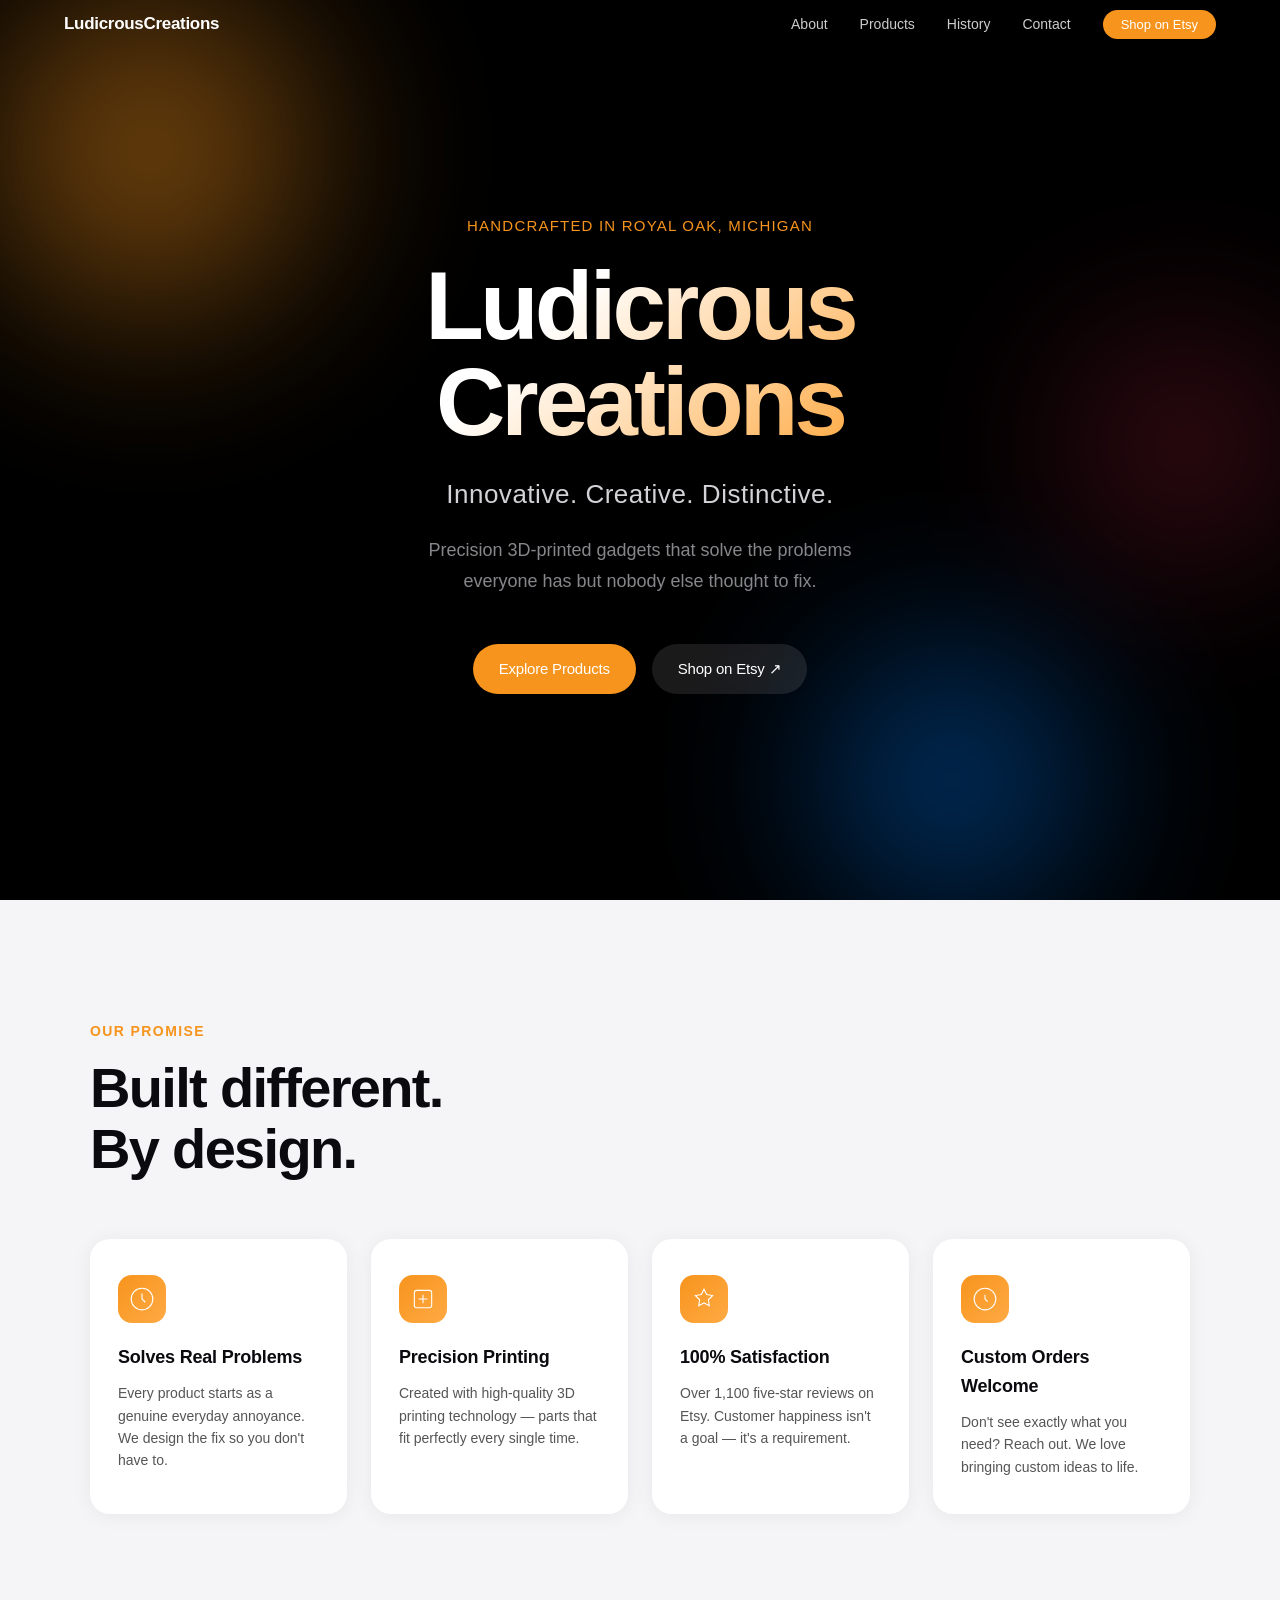
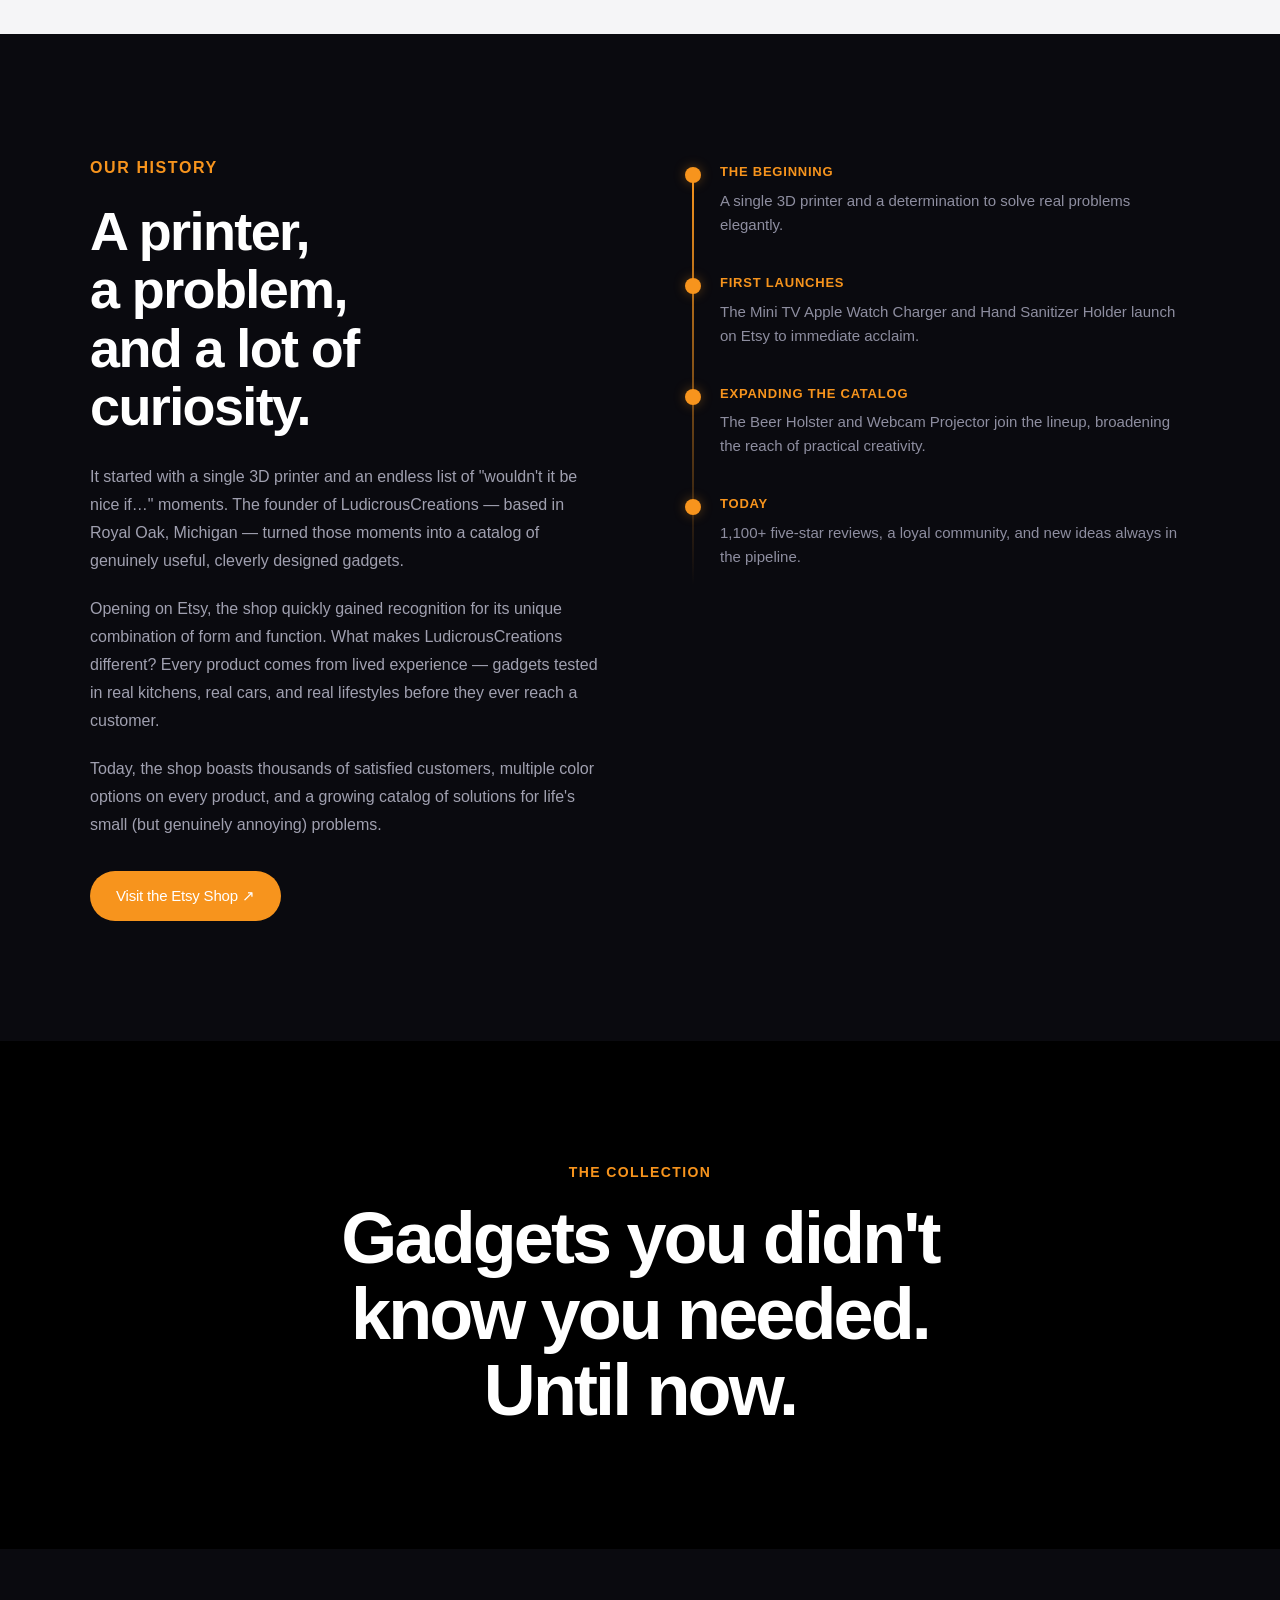
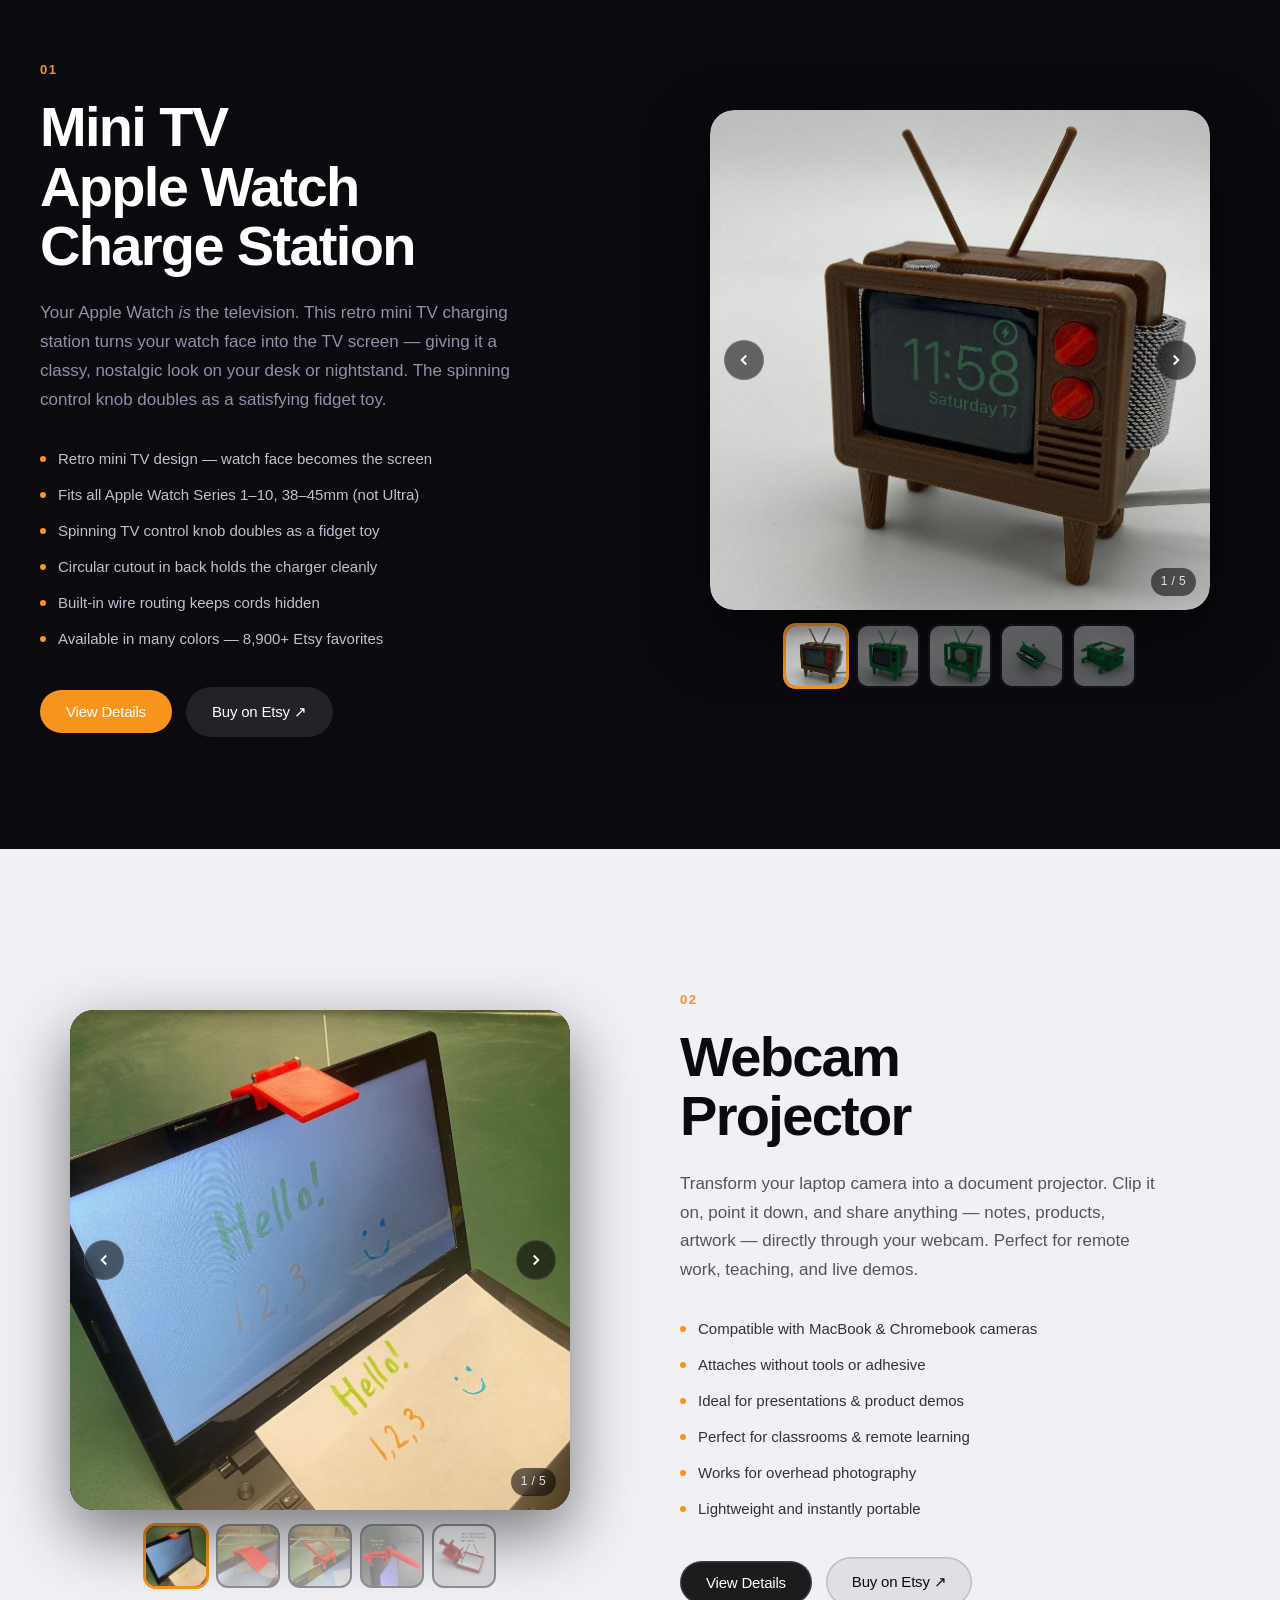
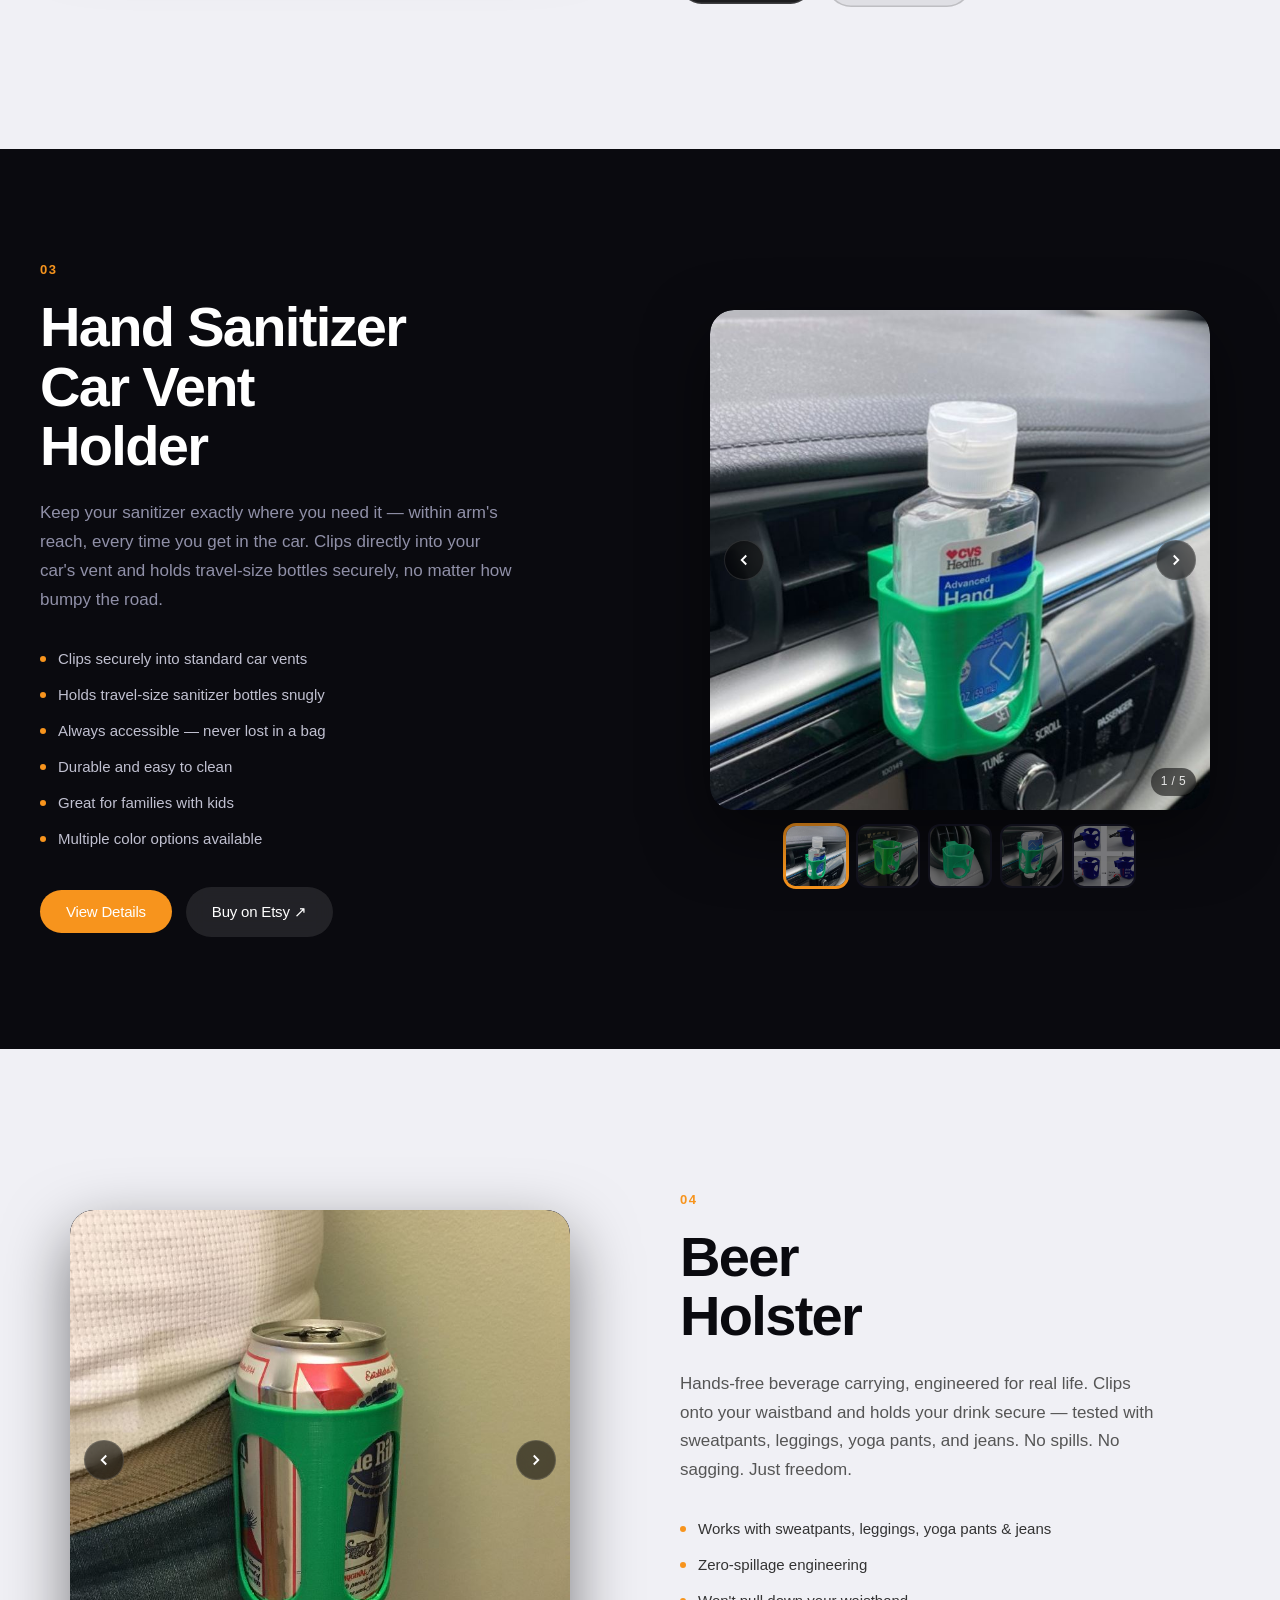
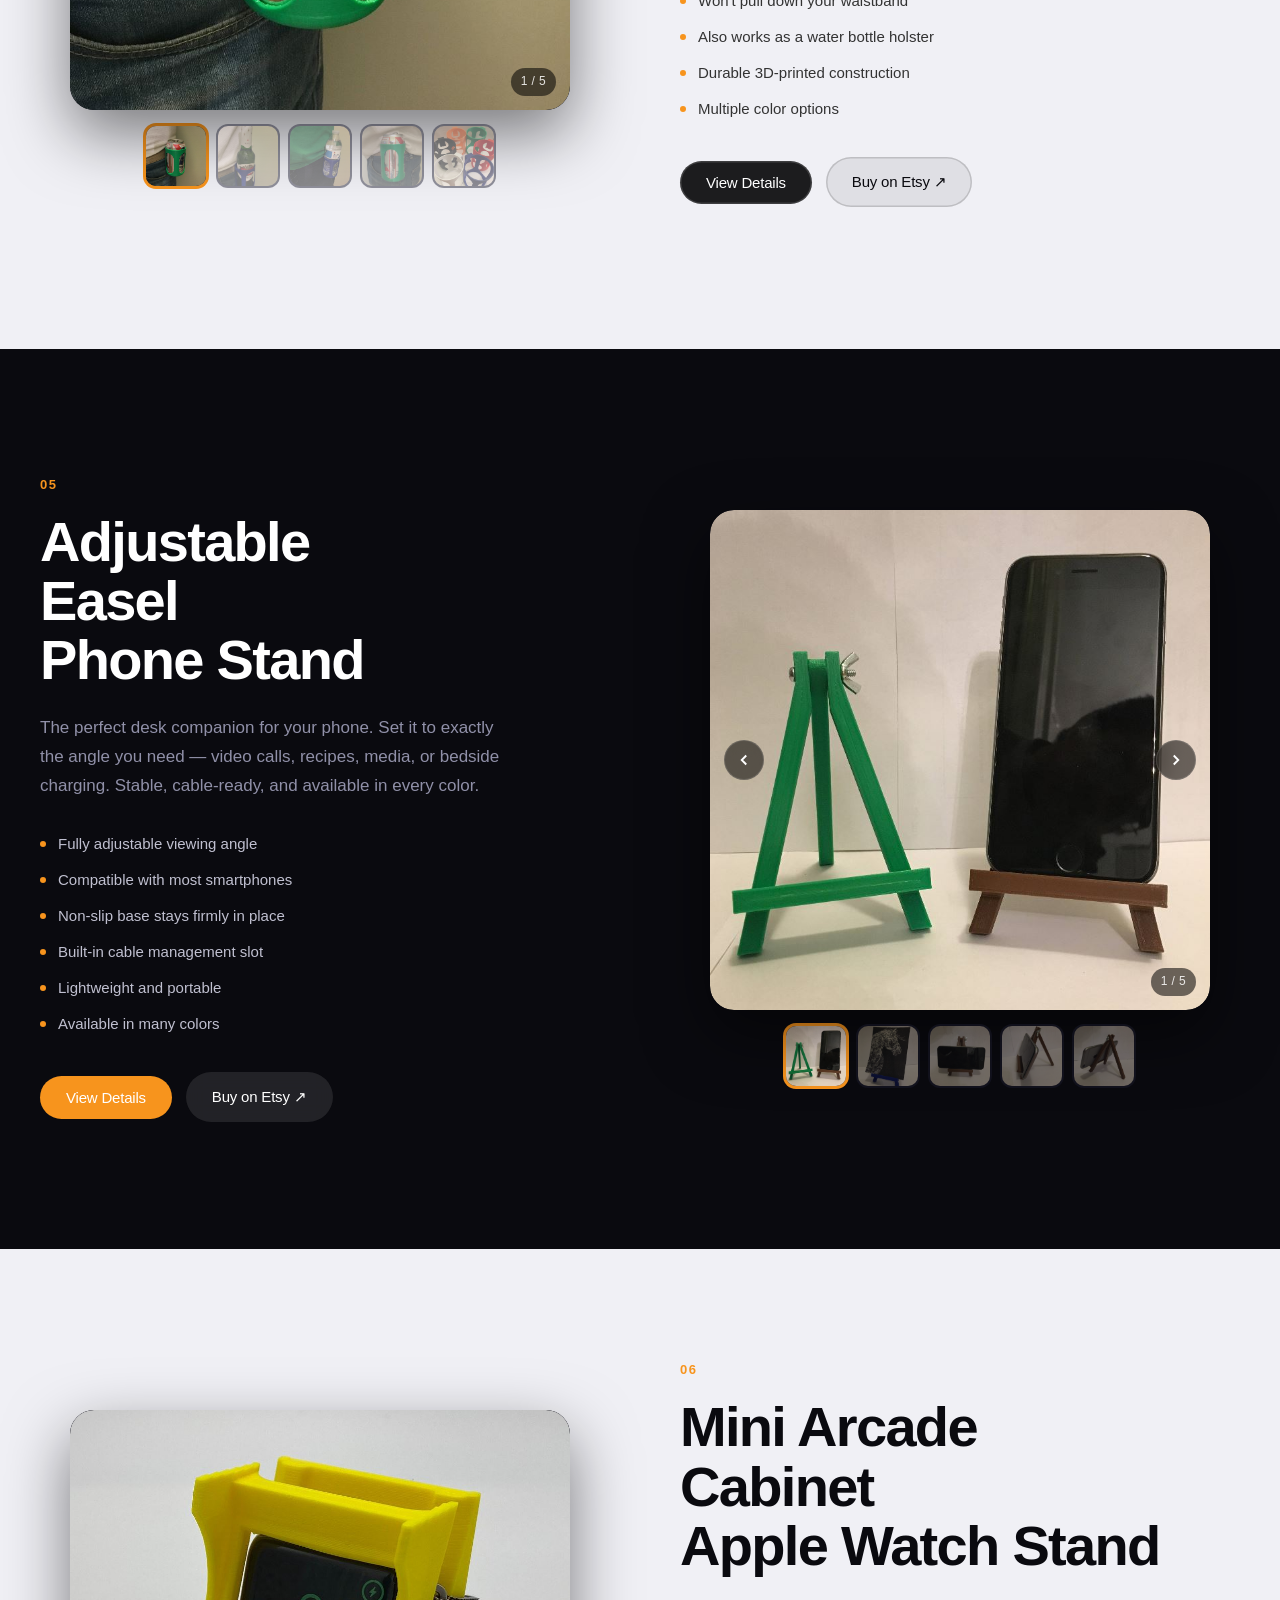
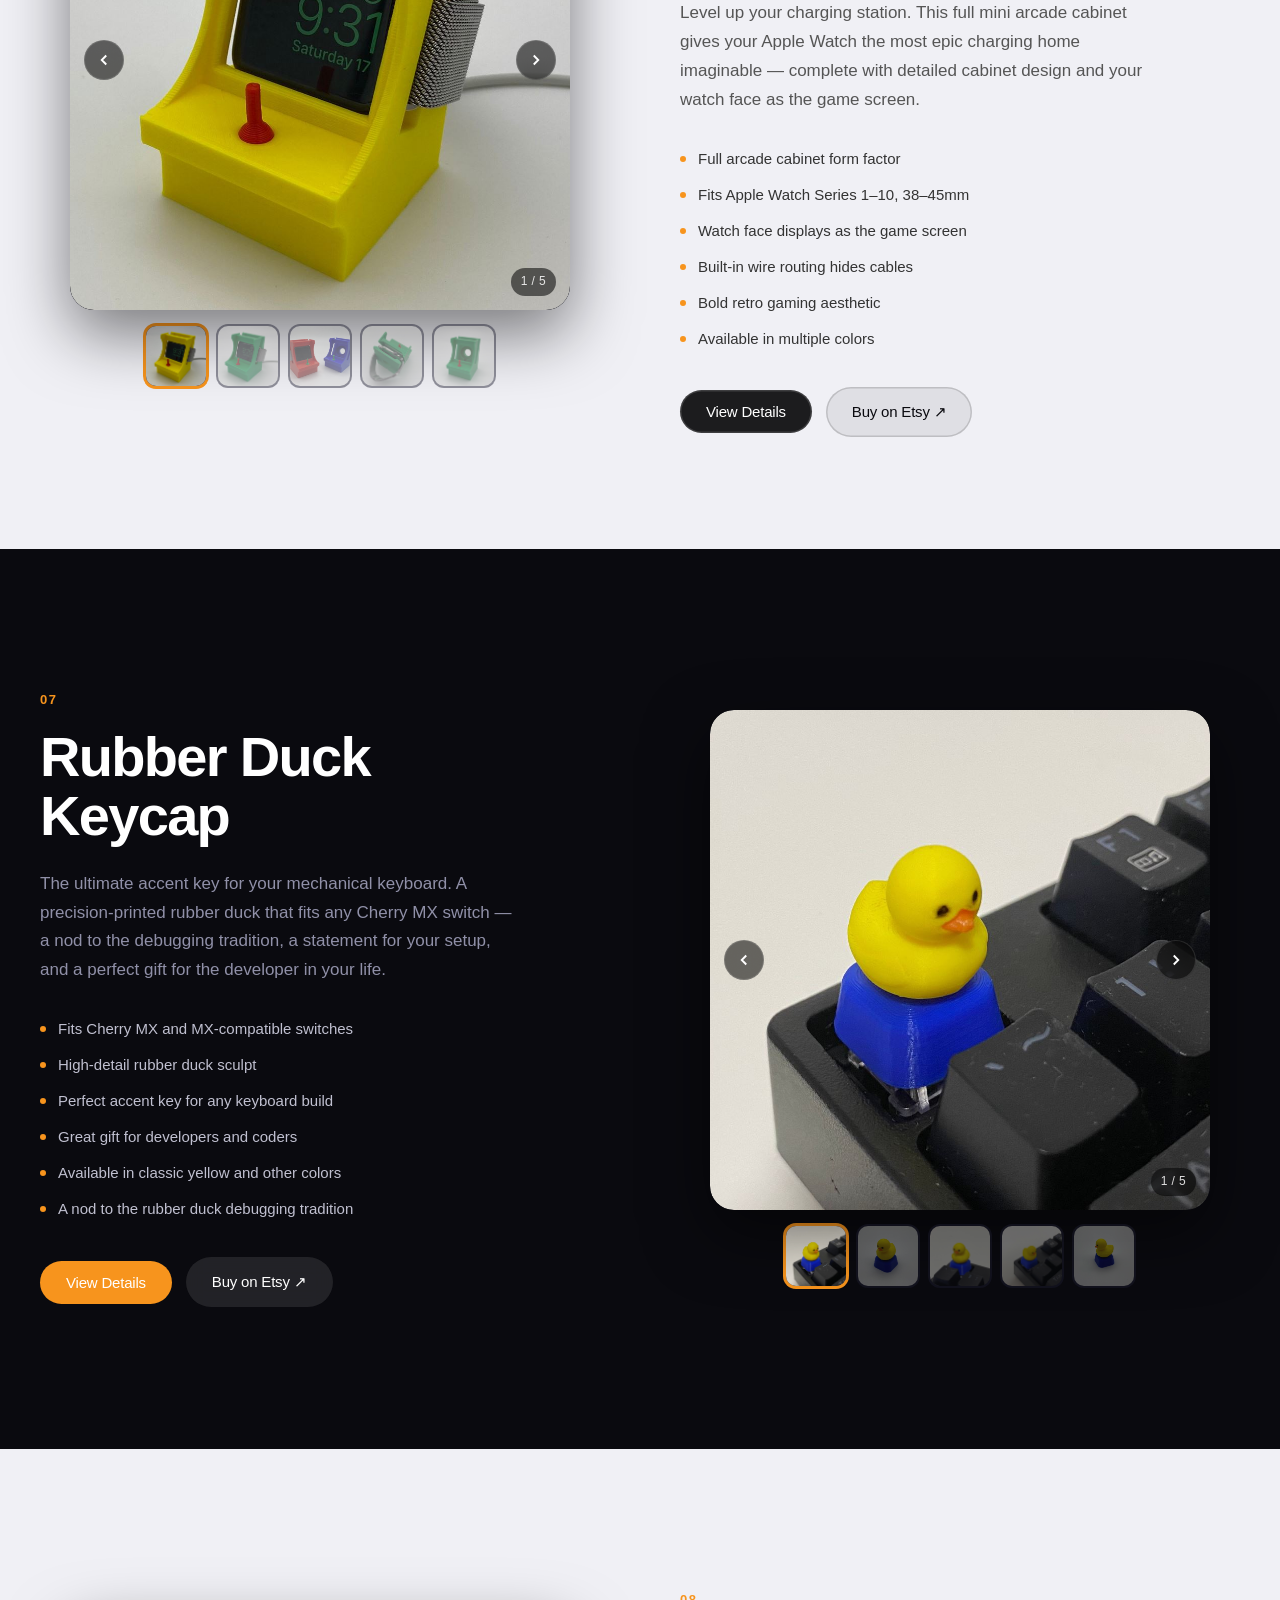
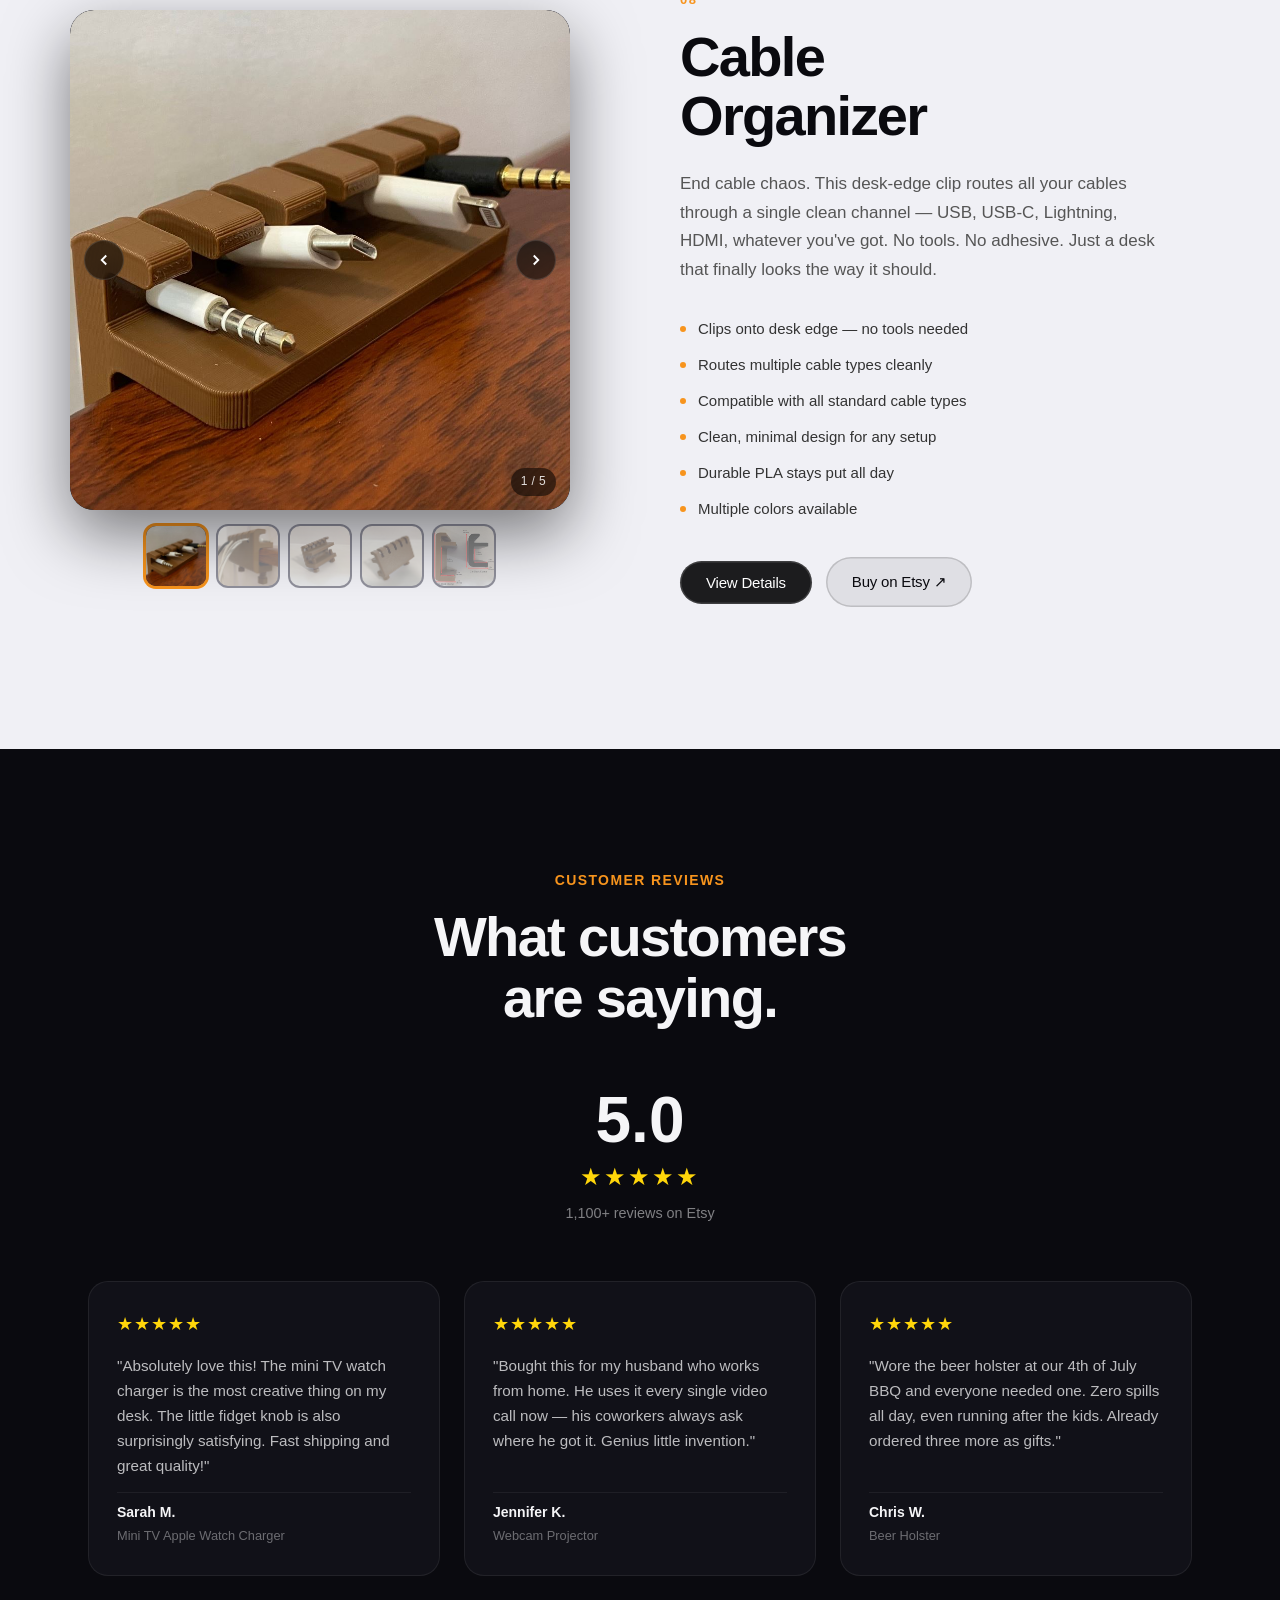
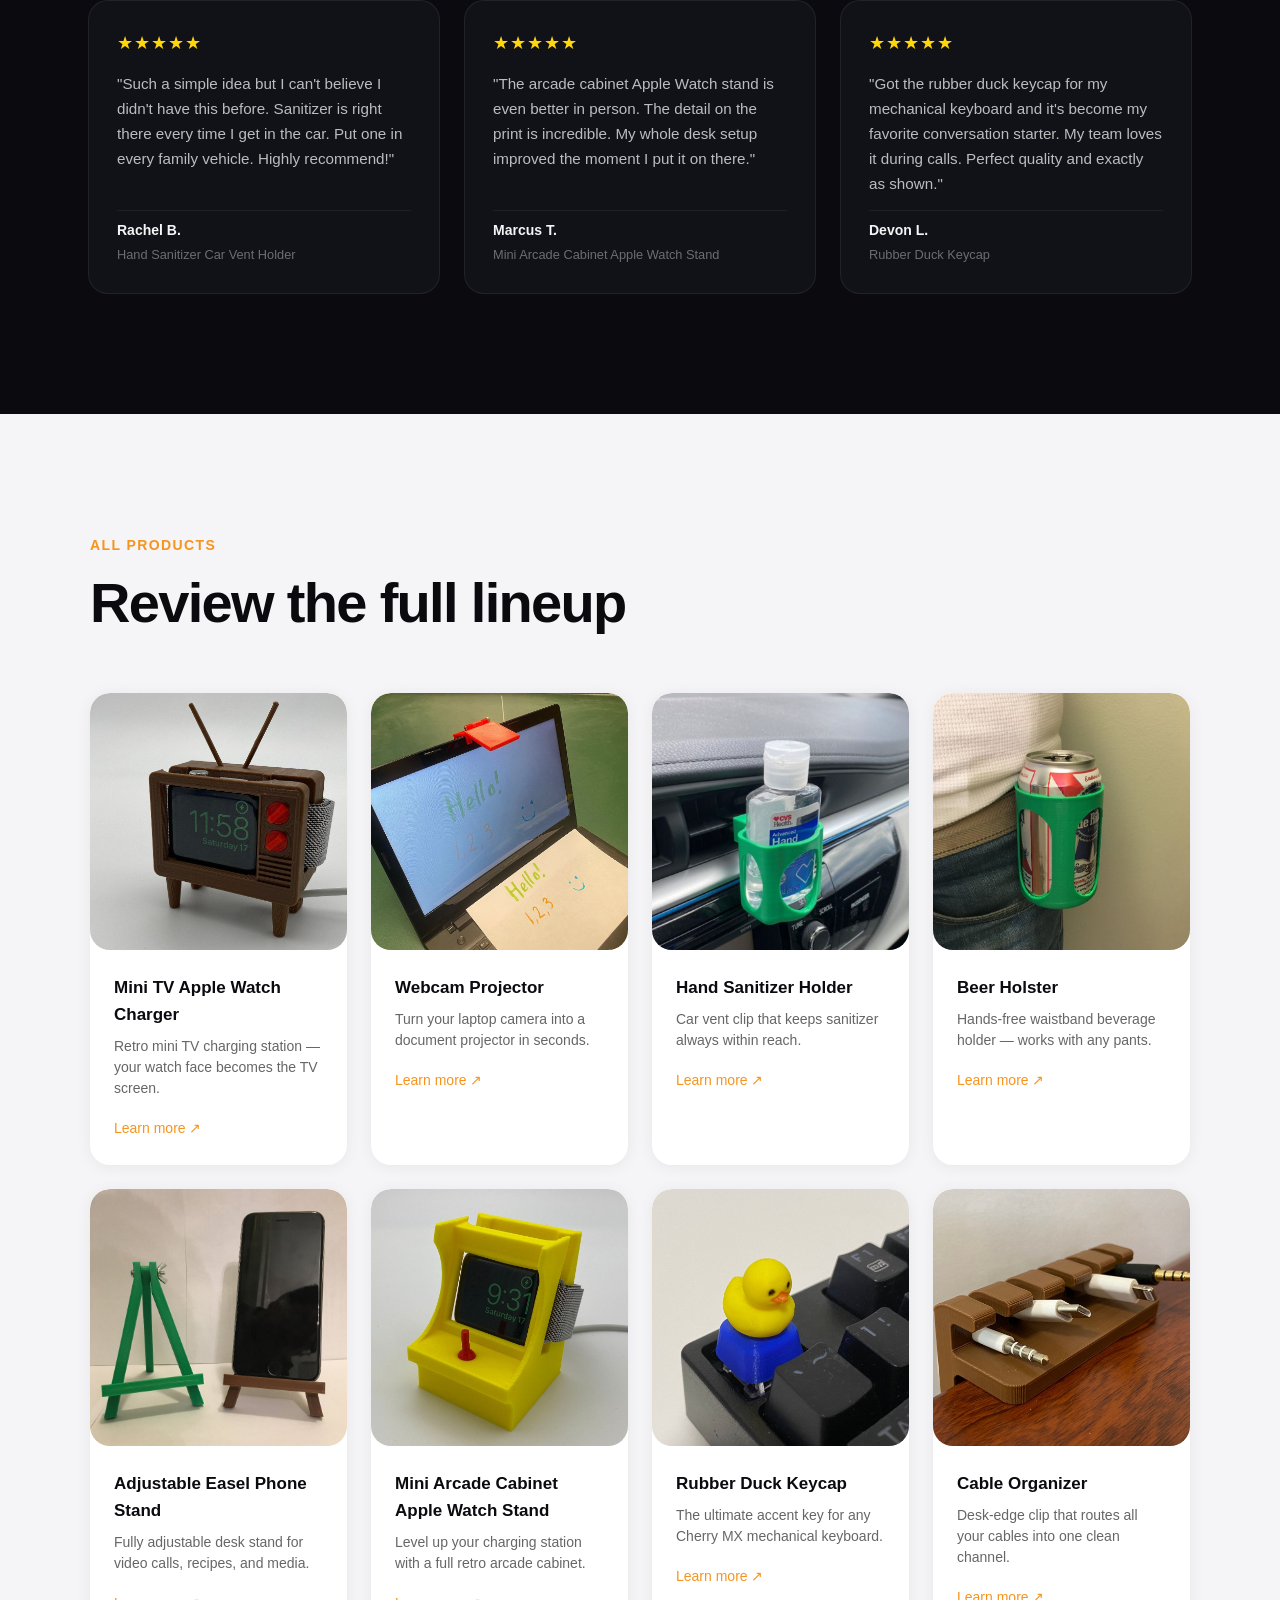
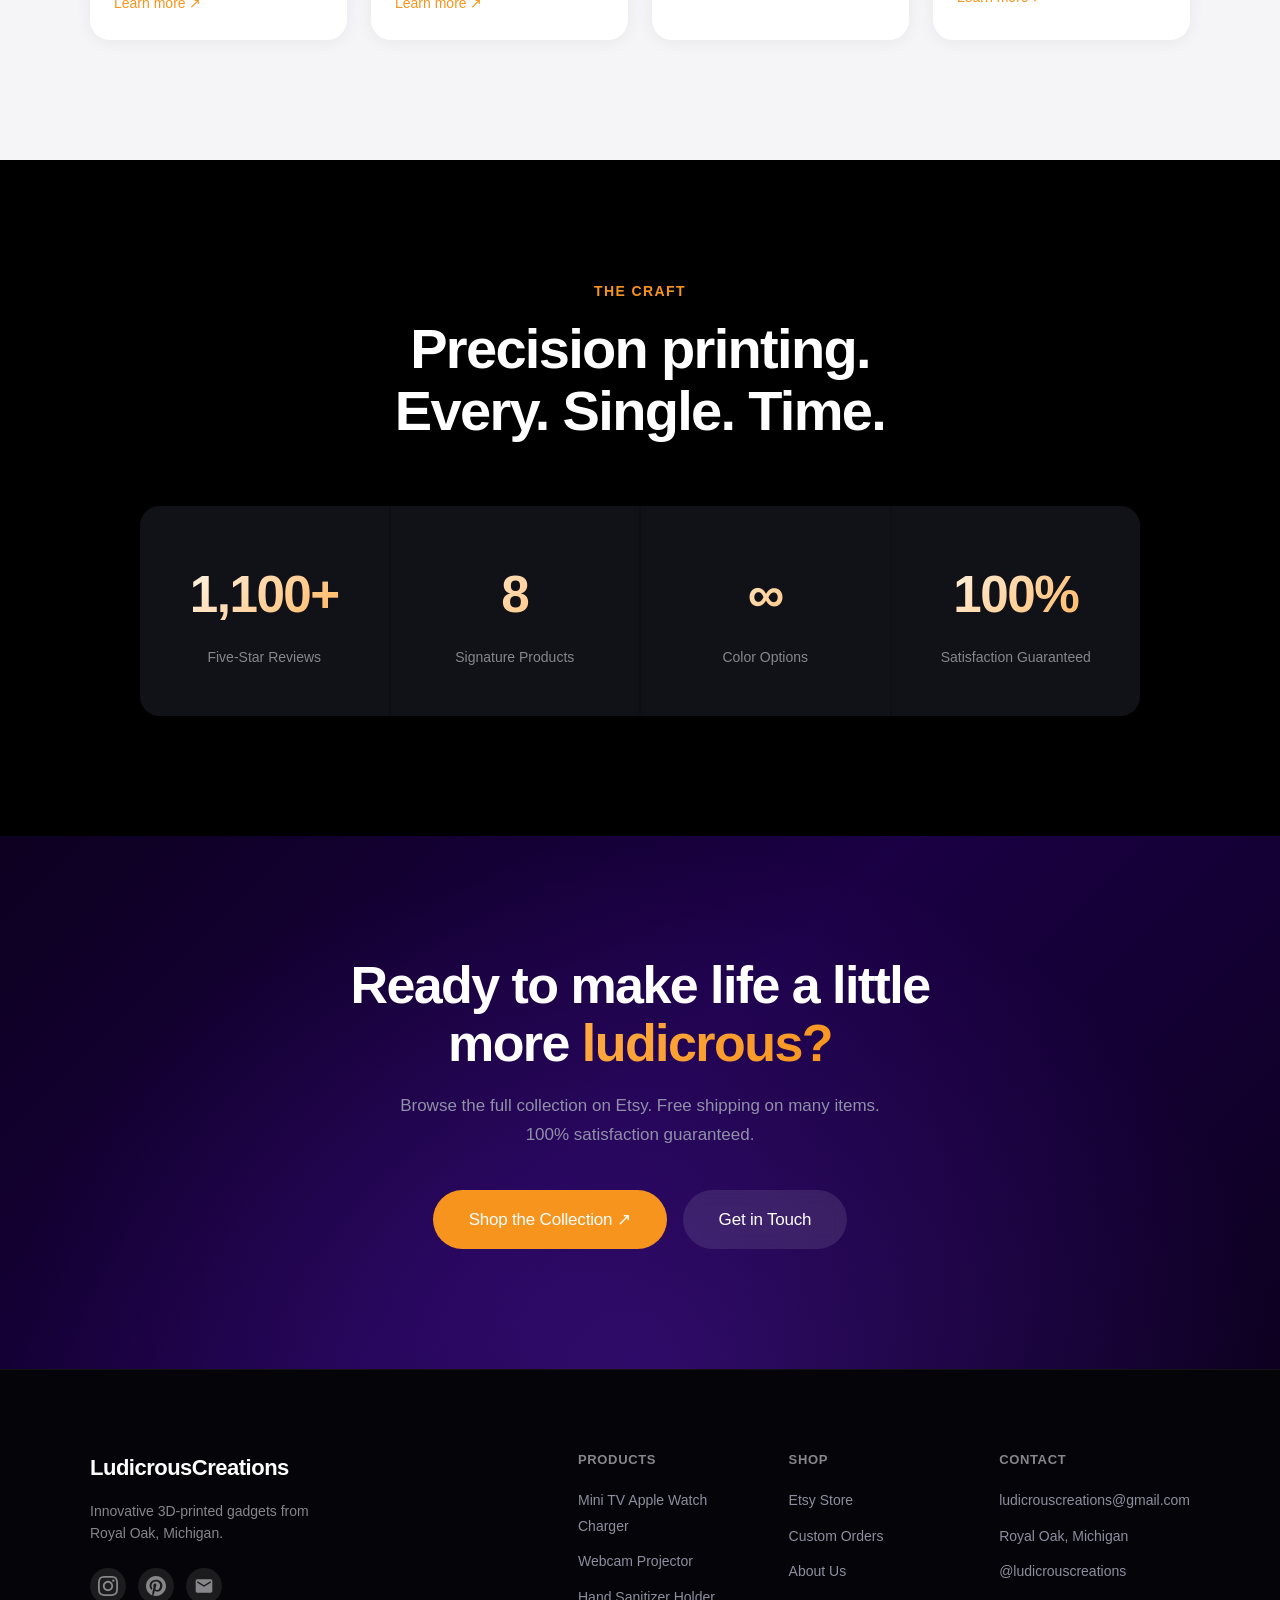
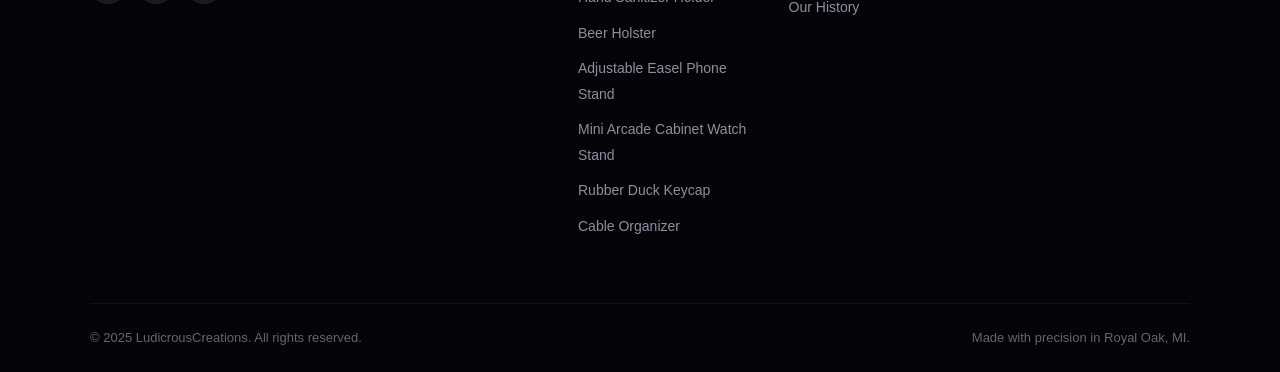
==== commit 39d39e77: "Rename brand display name to one word: LudicrousCreations Updated all HTML files — nav logo, page ti" ====
--- a/index.html
+++ b/index.html
@@ -1,9 +1,9 @@
-<!DOCTYPE html>
+﻿<!DOCTYPE html>
 <html lang="en">
 <head>
     <meta charset="UTF-8">
     <meta name="viewport" content="width=device-width, initial-scale=1.0">
-    <title>Ludicrous Creations — Innovative. Creative. Distinctive.</title>
+    <title>LudicrousCreations — Innovative. Creative. Distinctive.</title>
     <link rel="stylesheet" href="css/styles.css">
 </head>
 <body>
@@ -11,7 +11,7 @@
     <!-- Navigation -->
     <nav class="nav" id="navbar">
         <div class="nav-container">
-            <a href="#hero" class="nav-logo">Ludicrous Creations</a>
+            <a href="#hero" class="nav-logo">LudicrousCreations</a>
             <ul class="nav-links" id="navLinks">
                 <li><a href="#about">About</a></li>
                 <li><a href="products.html">Products</a></li>
@@ -116,8 +116,8 @@
             <div class="history-text">
                 <p class="section-eyebrow reveal">Our History</p>
                 <h2 class="reveal">A printer,<br>a problem,<br>and a lot of<br>curiosity.</h2>
-                <p class="reveal">It started with a single 3D printer and an endless list of "wouldn't it be nice if…" moments. The founder of Ludicrous Creations — based in Royal Oak, Michigan — turned those moments into a catalog of genuinely useful, cleverly designed gadgets.</p>
-                <p class="reveal">Opening on Etsy, the shop quickly gained recognition for its unique combination of form and function. What makes Ludicrous Creations different? Every product comes from lived experience — gadgets tested in real kitchens, real cars, and real lifestyles before they ever reach a customer.</p>
+                <p class="reveal">It started with a single 3D printer and an endless list of "wouldn't it be nice if…" moments. The founder of LudicrousCreations — based in Royal Oak, Michigan — turned those moments into a catalog of genuinely useful, cleverly designed gadgets.</p>
+                <p class="reveal">Opening on Etsy, the shop quickly gained recognition for its unique combination of form and function. What makes LudicrousCreations different? Every product comes from lived experience — gadgets tested in real kitchens, real cars, and real lifestyles before they ever reach a customer.</p>
                 <p class="reveal">Today, the shop boasts thousands of satisfied customers, multiple color options on every product, and a growing catalog of solutions for life's small (but genuinely annoying) problems.</p>
                 <a href="https://www.etsy.com/shop/LudicrousCreations" target="_blank" class="btn btn--primary reveal">Visit the Etsy Shop ↗</a>
             </div>
@@ -781,7 +781,7 @@
     <footer class="footer" id="contact">
         <div class="footer-inner">
             <div class="footer-brand">
-                <div class="footer-logo">Ludicrous Creations</div>
+                <div class="footer-logo">LudicrousCreations</div>
                 <p>Innovative 3D-printed gadgets from<br>Royal Oak, Michigan.</p>
                 <div class="social-links">
                     <a href="https://www.instagram.com/ludicrouscreations" target="_blank" aria-label="Instagram" class="social-link">
@@ -829,7 +829,7 @@
             </div>
         </div>
         <div class="footer-bottom">
-            <p>&copy; 2025 Ludicrous Creations. All rights reserved.</p>
+            <p>&copy; 2025 LudicrousCreations. All rights reserved.</p>
             <p>Made with precision in Royal Oak, MI.</p>
         </div>
     </footer>
--- a/css/styles.css
+++ b/css/styles.css
@@ -1,4 +1,4 @@
-/* ════════════════════════════════════════════════════════════════
+﻿/* ════════════════════════════════════════════════════════════════
    LUDICROUS CREATIONS — Apple-Inspired Stylesheet
    ════════════════════════════════════════════════════════════════ */
 
@@ -14,8 +14,8 @@
     --off-white:   #f5f5f7;
     --gray:        #86868b;
     --gray-light:  #d2d2d7;
-    --purple:      #7b2ff7;
-    --purple-glow: rgba(123,47,247,0.35);
+    --accent:      #f7941d;
+    --accent-glow: rgba(247,148,29,0.35);
     --blue:        #0071e3;
     --green:       #34c759;
     --amber:       #ff9f0a;
@@ -92,7 +92,7 @@
 .nav-links a:hover { color: var(--white); }
 .nav-links .nav-cta {
     padding: 7px 18px;
-    background: var(--purple);
+    background: var(--accent);
     color: var(--white);
     border-radius: 980px;
     font-size: 13px;
@@ -183,7 +183,7 @@
 }
 .hero-orb--1 {
     width: 500px; height: 500px;
-    background: radial-gradient(circle, #7b2ff7 0%, transparent 70%);
+    background: radial-gradient(circle, #f7941d 0%, transparent 70%);
     top: -100px; left: -100px;
     animation-delay: 0s;
 }
@@ -215,7 +215,7 @@
 .hero-eyebrow {
     font-size: 15px;
     font-weight: 500;
-    color: var(--purple);
+    color: var(--accent);
     letter-spacing: 0.08em;
     text-transform: uppercase;
     margin-bottom: 20px;
@@ -227,7 +227,7 @@
     letter-spacing: -0.04em;
     color: var(--white);
     margin-bottom: 24px;
-    background: linear-gradient(135deg, #fff 30%, #a855f7 100%);
+    background: linear-gradient(135deg, #fff 30%, #ffaa44 100%);
     -webkit-background-clip: text;
     -webkit-text-fill-color: transparent;
     background-clip: text;
@@ -318,7 +318,7 @@
     white-space: nowrap;
 }
 .btn--primary {
-    background: var(--purple);
+    background: var(--accent);
     color: var(--white);
 }
 .btn--primary:hover { background: #6920e0; transform: scale(0.98); }
@@ -347,7 +347,7 @@
 .btn--large { padding: 16px 36px; font-size: 17px; }
 .btn-link {
     font-size: 14px;
-    color: var(--purple);
+    color: var(--accent);
     font-weight: 500;
     transition: opacity 0.2s;
     background: none;
@@ -361,7 +361,7 @@
     font-weight: 600;
     letter-spacing: 0.1em;
     text-transform: uppercase;
-    color: var(--purple);
+    color: var(--accent);
     margin-bottom: 16px;
     display: block;
 }
@@ -382,7 +382,7 @@
     padding: var(--section-pad) 24px;
 }
 .pillars-inner { max-width: 1100px; margin: 0 auto; }
-.pillars-inner .section-eyebrow { color: var(--purple); }
+.pillars-inner .section-eyebrow { color: var(--accent); }
 .pillars-inner .section-title { color: var(--dark); }
 
 .pillars-grid {
@@ -400,7 +400,7 @@
 .pillar-card:hover { transform: translateY(-4px); box-shadow: 0 8px 40px rgba(0,0,0,0.1); }
 .pillar-icon {
     width: 48px; height: 48px;
-    background: linear-gradient(135deg, #7b2ff7 0%, #a855f7 100%);
+    background: linear-gradient(135deg, #f7941d 0%, #ffaa44 100%);
     border-radius: 14px;
     display: flex;
     align-items: center;
@@ -433,7 +433,7 @@
     gap: 80px;
     align-items: start;
 }
-.history-text .section-eyebrow { color: var(--purple); }
+.history-text .section-eyebrow { color: var(--accent); }
 .history-text h2 {
     font-size: clamp(36px, 4.5vw, 54px);
     font-weight: 700;
@@ -456,7 +456,7 @@
     position: absolute;
     left: 12px; top: 20px; bottom: 20px;
     width: 2px;
-    background: linear-gradient(to bottom, var(--purple), transparent);
+    background: linear-gradient(to bottom, var(--accent), transparent);
 }
 .tl-item {
     position: relative;
@@ -467,16 +467,16 @@
     position: absolute;
     left: 5px; top: 5px;
     width: 16px; height: 16px;
-    background: var(--purple);
+    background: var(--accent);
     border-radius: 50%;
-    box-shadow: 0 0 12px var(--purple-glow);
+    box-shadow: 0 0 12px var(--accent-glow);
 }
 .tl-label {
     font-size: 13px;
     font-weight: 600;
     letter-spacing: 0.06em;
     text-transform: uppercase;
-    color: var(--purple);
+    color: var(--accent);
     display: block;
     margin-bottom: 6px;
 }
@@ -490,7 +490,7 @@
     padding: var(--section-pad) 24px;
     text-align: center;
 }
-.products-intro .section-eyebrow { color: var(--purple); }
+.products-intro .section-eyebrow { color: var(--accent); }
 .products-intro-title {
     font-size: clamp(40px, 6vw, 72px);
     font-weight: 700;
@@ -533,11 +533,11 @@
     font-weight: 600;
     letter-spacing: 0.12em;
     text-transform: uppercase;
-    color: var(--purple);
+    color: var(--accent);
     display: block;
     margin-bottom: 16px;
 }
-.product-scene--light .product-num { color: var(--purple); }
+.product-scene--light .product-num { color: var(--accent); }
 
 .product-scene-title {
     font-size: clamp(36px, 4.5vw, 56px);
@@ -576,7 +576,7 @@
 .feat-bullet {
     flex-shrink: 0;
     width: 6px; height: 6px;
-    background: var(--purple);
+    background: var(--accent);
     border-radius: 50%;
 }
 .product-scene-buttons {
@@ -617,7 +617,7 @@
 }
 .arcade-marquee {
     height: 32px;
-    background: linear-gradient(135deg, #7b2ff7, #a855f7);
+    background: linear-gradient(135deg, #f7941d, #ffaa44);
     display: flex;
     align-items: center;
     justify-content: center;
@@ -729,7 +729,7 @@
 .arcade-glow {
     position: absolute;
     inset: -30px;
-    background: radial-gradient(ellipse at center, var(--purple-glow) 0%, transparent 70%);
+    background: radial-gradient(ellipse at center, var(--accent-glow) 0%, transparent 70%);
     pointer-events: none;
     animation: pulse-glow 3s ease-in-out infinite;
 }
@@ -832,7 +832,7 @@
 }
 .clip-body {
     width: 44px; height: 24px;
-    background: linear-gradient(135deg, #7b2ff7, #a855f7);
+    background: linear-gradient(135deg, #f7941d, #ffaa44);
     border-radius: 8px;
     display: flex;
     align-items: center;
@@ -912,14 +912,14 @@
 .clip-ring {
     width: 24px; height: 24px;
     border-radius: 50%;
-    background: linear-gradient(135deg, #7b2ff7, #a855f7);
+    background: linear-gradient(135deg, #f7941d, #ffaa44);
     margin: 0 auto 8px;
 }
 .sanitizer-bottle { display: flex; flex-direction: column; align-items: center; }
 .bottle-top { display: flex; flex-direction: column; align-items: center; }
 .pump-head {
     width: 14px; height: 6px;
-    background: #7b2ff7;
+    background: #f7941d;
     border-radius: 3px;
 }
 .pump-neck {
@@ -1067,7 +1067,7 @@
     color: var(--dark);
 }
 .products-grid-inner { max-width: 1100px; margin: 0 auto; }
-.products-grid-inner .section-eyebrow { color: var(--purple); }
+.products-grid-inner .section-eyebrow { color: var(--accent); }
 .products-grid-inner .section-title { color: var(--dark); }
 
 .products-grid {
@@ -1166,7 +1166,7 @@
     top: -10px; left: 50%;
     transform: translateX(-50%);
     width: 24px; height: 14px;
-    background: linear-gradient(135deg, #7b2ff7, #a855f7);
+    background: linear-gradient(135deg, #f7941d, #ffaa44);
     border-radius: 5px;
     display: flex;
     align-items: center;
@@ -1209,7 +1209,7 @@
 }
 .pc-pump {
     width: 10px; height: 6px;
-    background: #7b2ff7;
+    background: #f7941d;
     border-radius: 3px;
 }
 .pc-bottle .pc-body {
@@ -1281,7 +1281,7 @@
 }
 .craft-inner { max-width: 1000px; margin: 0 auto; }
 .craft-header { margin-bottom: 64px; }
-.craft-header .section-eyebrow { color: var(--purple); }
+.craft-header .section-eyebrow { color: var(--accent); }
 .craft-header h2 {
     font-size: clamp(36px, 5vw, 56px);
     font-weight: 700;
@@ -1302,12 +1302,12 @@
     padding: 48px 24px;
     transition: background 0.3s;
 }
-.stat-card:hover { background: #1a1a28; }
+.stat-card:hover { background: #1a1612; }
 .stat-number {
     font-size: clamp(36px, 4vw, 52px);
     font-weight: 700;
     letter-spacing: -0.03em;
-    background: linear-gradient(135deg, #fff 0%, #a855f7 100%);
+    background: linear-gradient(135deg, #fff 0%, #ffaa44 100%);
     -webkit-background-clip: text;
     -webkit-text-fill-color: transparent;
     background-clip: text;
@@ -1347,7 +1347,7 @@
 }
 .cta-inner h2 em {
     font-style: normal;
-    background: linear-gradient(135deg, #a855f7, #7b2ff7);
+    background: linear-gradient(135deg, #ffaa44, #f7941d);
     -webkit-background-clip: text;
     -webkit-text-fill-color: transparent;
     background-clip: text;
@@ -1405,7 +1405,7 @@
     color: var(--gray);
     transition: background 0.2s, color 0.2s;
 }
-.social-link:hover { background: var(--purple); color: var(--white); }
+.social-link:hover { background: var(--accent); color: var(--white); }
 .footer-cols {
     display: grid;
     grid-template-columns: repeat(3, 1fr);
@@ -1508,7 +1508,7 @@
     font-weight: 600;
     letter-spacing: 0.12em;
     text-transform: uppercase;
-    color: var(--purple);
+    color: var(--accent);
     margin-bottom: 10px;
 }
 .modal-product-name {
@@ -1549,7 +1549,7 @@
 .modal-feat-dot {
     flex-shrink: 0;
     width: 6px; height: 6px;
-    background: var(--purple);
+    background: var(--accent);
     border-radius: 50%;
     margin-top: 7px;
 }
@@ -1601,7 +1601,7 @@
     align-items: center;
     gap: 6px;
     padding: 13px 24px;
-    background: var(--purple);
+    background: var(--accent);
     color: var(--white);
     border-radius: 980px;
     font-size: 15px;
@@ -1670,7 +1670,7 @@
     pointer-events: none;
 }
 .modal-thumb:hover { opacity: 0.8; }
-.modal-thumb.active { opacity: 1; outline: 2px solid var(--purple); outline-offset: -2px; }
+.modal-thumb.active { opacity: 1; outline: 2px solid var(--accent); outline-offset: -2px; }
 
 /* ════════════════════════════════════════════════════════════════
    RESPONSIVE
@@ -1791,7 +1791,7 @@
     font-weight: 600;
     letter-spacing: 0.12em;
     text-transform: uppercase;
-    color: var(--purple);
+    color: var(--accent);
     margin-bottom: 10px;
     display: block;
 }
@@ -1831,7 +1831,7 @@
     top: 7px;
     width: 5px;
     height: 5px;
-    background: var(--purple);
+    background: var(--accent);
     border-radius: 50%;
 }
 .pg-card-cta {
@@ -1901,7 +1901,7 @@
     font-weight: 600;
     letter-spacing: 0.12em;
     text-transform: uppercase;
-    color: var(--purple);
+    color: var(--accent);
     display: block;
     margin-bottom: 14px;
 }
@@ -1943,7 +1943,7 @@
     padding: var(--section-pad) 24px;
 }
 .pp-features-inner { max-width: 1100px; margin: 0 auto; }
-.pp-features-inner .section-eyebrow { color: var(--purple); }
+.pp-features-inner .section-eyebrow { color: var(--accent); }
 .pp-features-inner h2 {
     font-size: clamp(30px, 4vw, 48px);
     font-weight: 700;
@@ -1965,7 +1965,7 @@
 }
 .pp-feat-icon {
     width: 40px; height: 40px;
-    background: linear-gradient(135deg, var(--purple), #a855f7);
+    background: linear-gradient(135deg, var(--accent), #ffaa44);
     border-radius: 12px;
     display: flex;
     align-items: center;
@@ -1993,7 +1993,7 @@
     padding: var(--section-pad) 24px;
 }
 .pp-specs-inner { max-width: 900px; margin: 0 auto; }
-.pp-specs-inner .section-eyebrow { color: var(--purple); }
+.pp-specs-inner .section-eyebrow { color: var(--accent); }
 .pp-specs-inner h2 {
     font-size: clamp(28px, 3.5vw, 42px);
     font-weight: 700;
@@ -2030,7 +2030,7 @@
     padding: 80px 24px;
 }
 .pp-colors-inner { max-width: 900px; margin: 0 auto; }
-.pp-colors-inner .section-eyebrow { color: var(--purple); }
+.pp-colors-inner .section-eyebrow { color: var(--accent); }
 .pp-colors-inner h2 {
     font-size: clamp(26px, 3vw, 38px);
     font-weight: 700;
@@ -2064,7 +2064,7 @@
     padding: var(--section-pad) 24px;
 }
 .pp-related-inner { max-width: 1100px; margin: 0 auto; }
-.pp-related-inner .section-eyebrow { color: var(--purple); }
+.pp-related-inner .section-eyebrow { color: var(--accent); }
 .pp-related-inner h2 {
     font-size: clamp(26px, 3.5vw, 40px);
     font-weight: 700;
@@ -2263,8 +2263,8 @@
 .gallery-thumb:hover { opacity: 0.75; transform: scale(1.05); }
 .gallery-thumb.active {
     opacity: 1;
-    border-color: var(--purple);
-    box-shadow: 0 0 0 1px var(--purple);
+    border-color: var(--accent);
+    box-shadow: 0 0 0 1px var(--accent);
 }
 
 /* Fade transition between images */
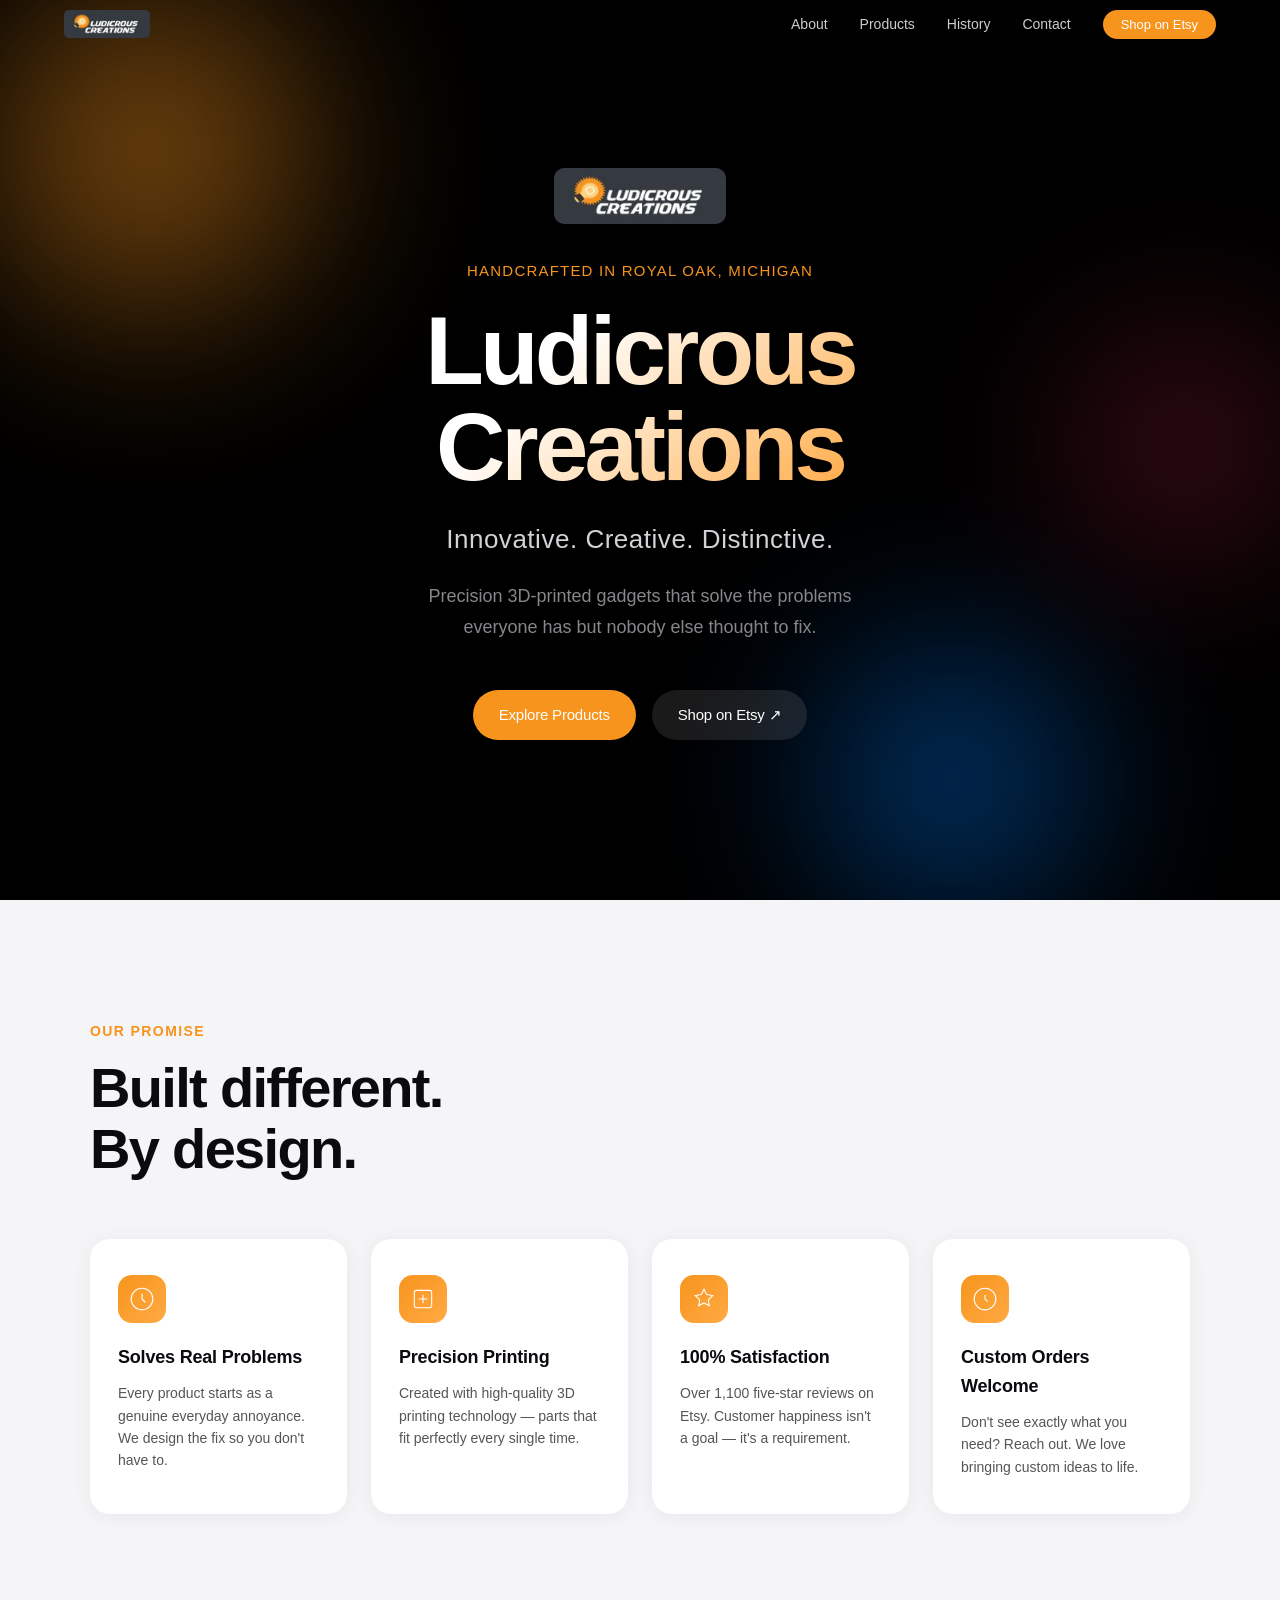
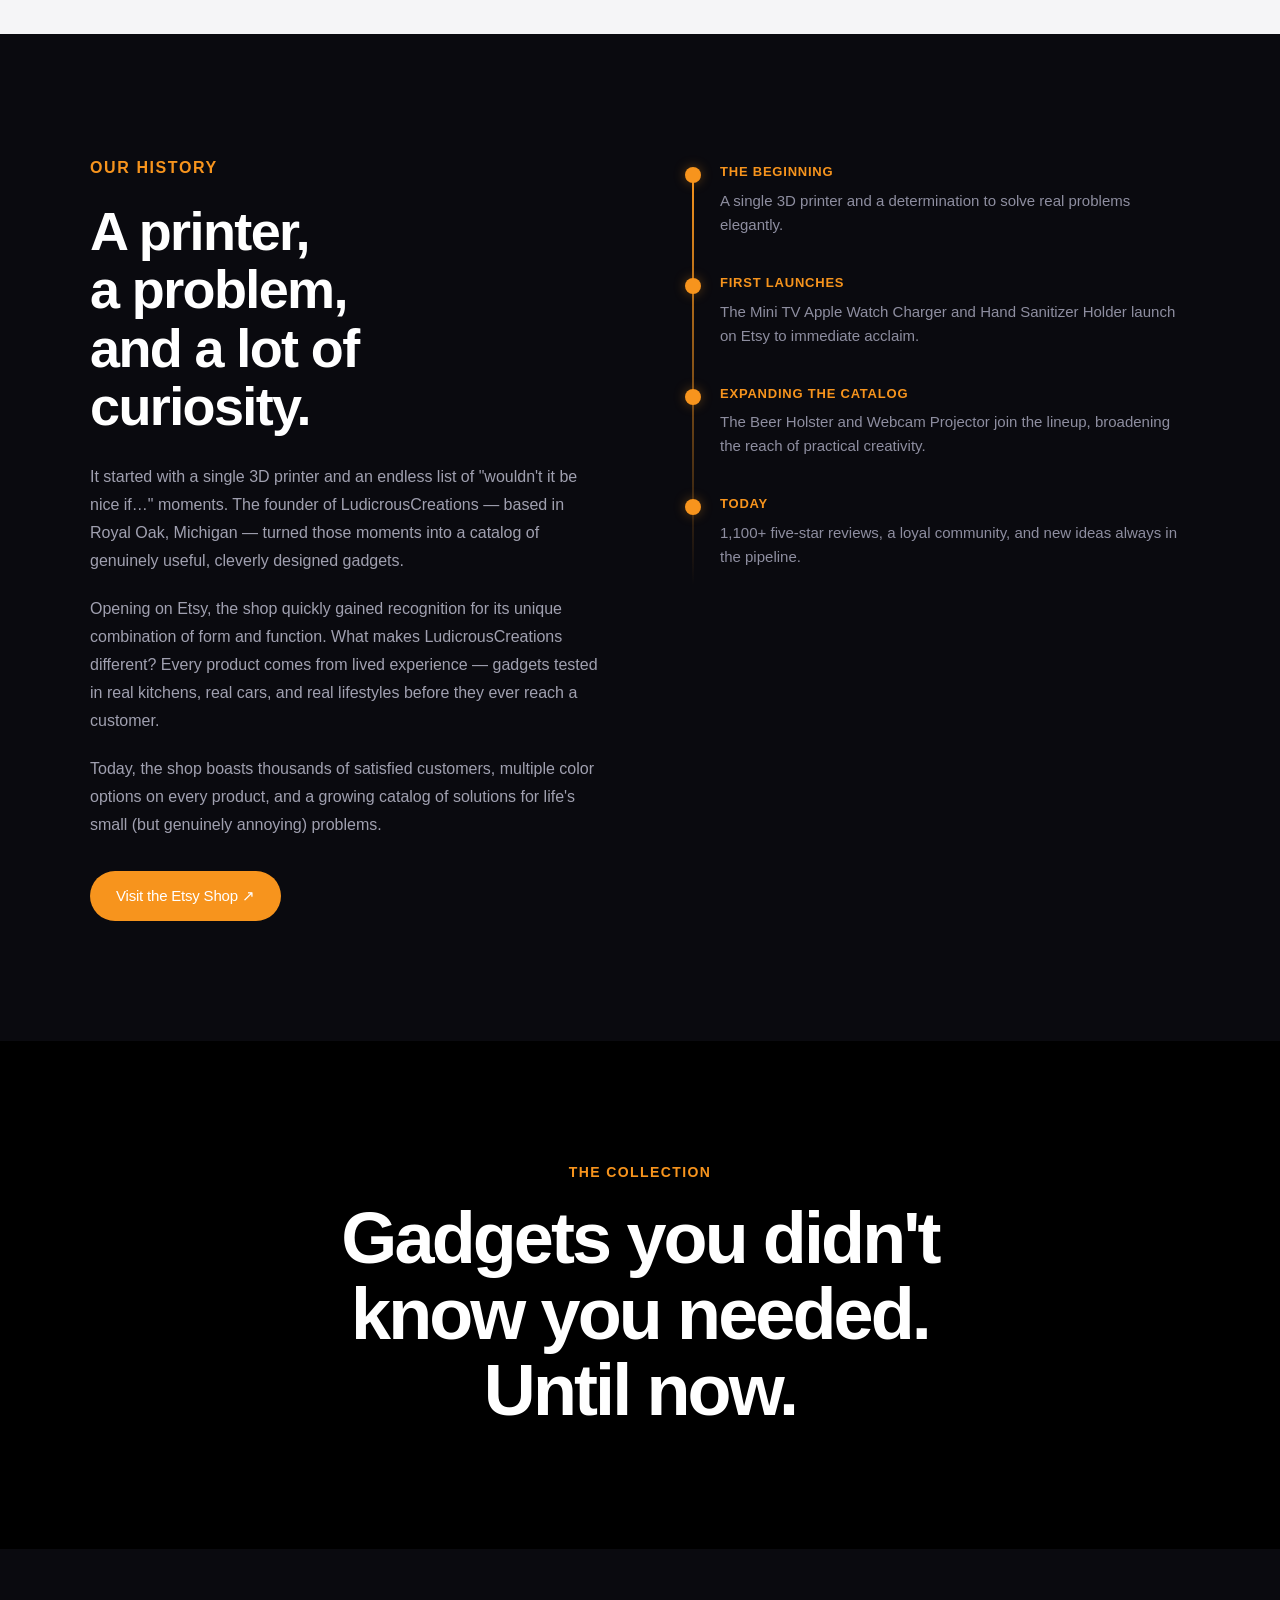
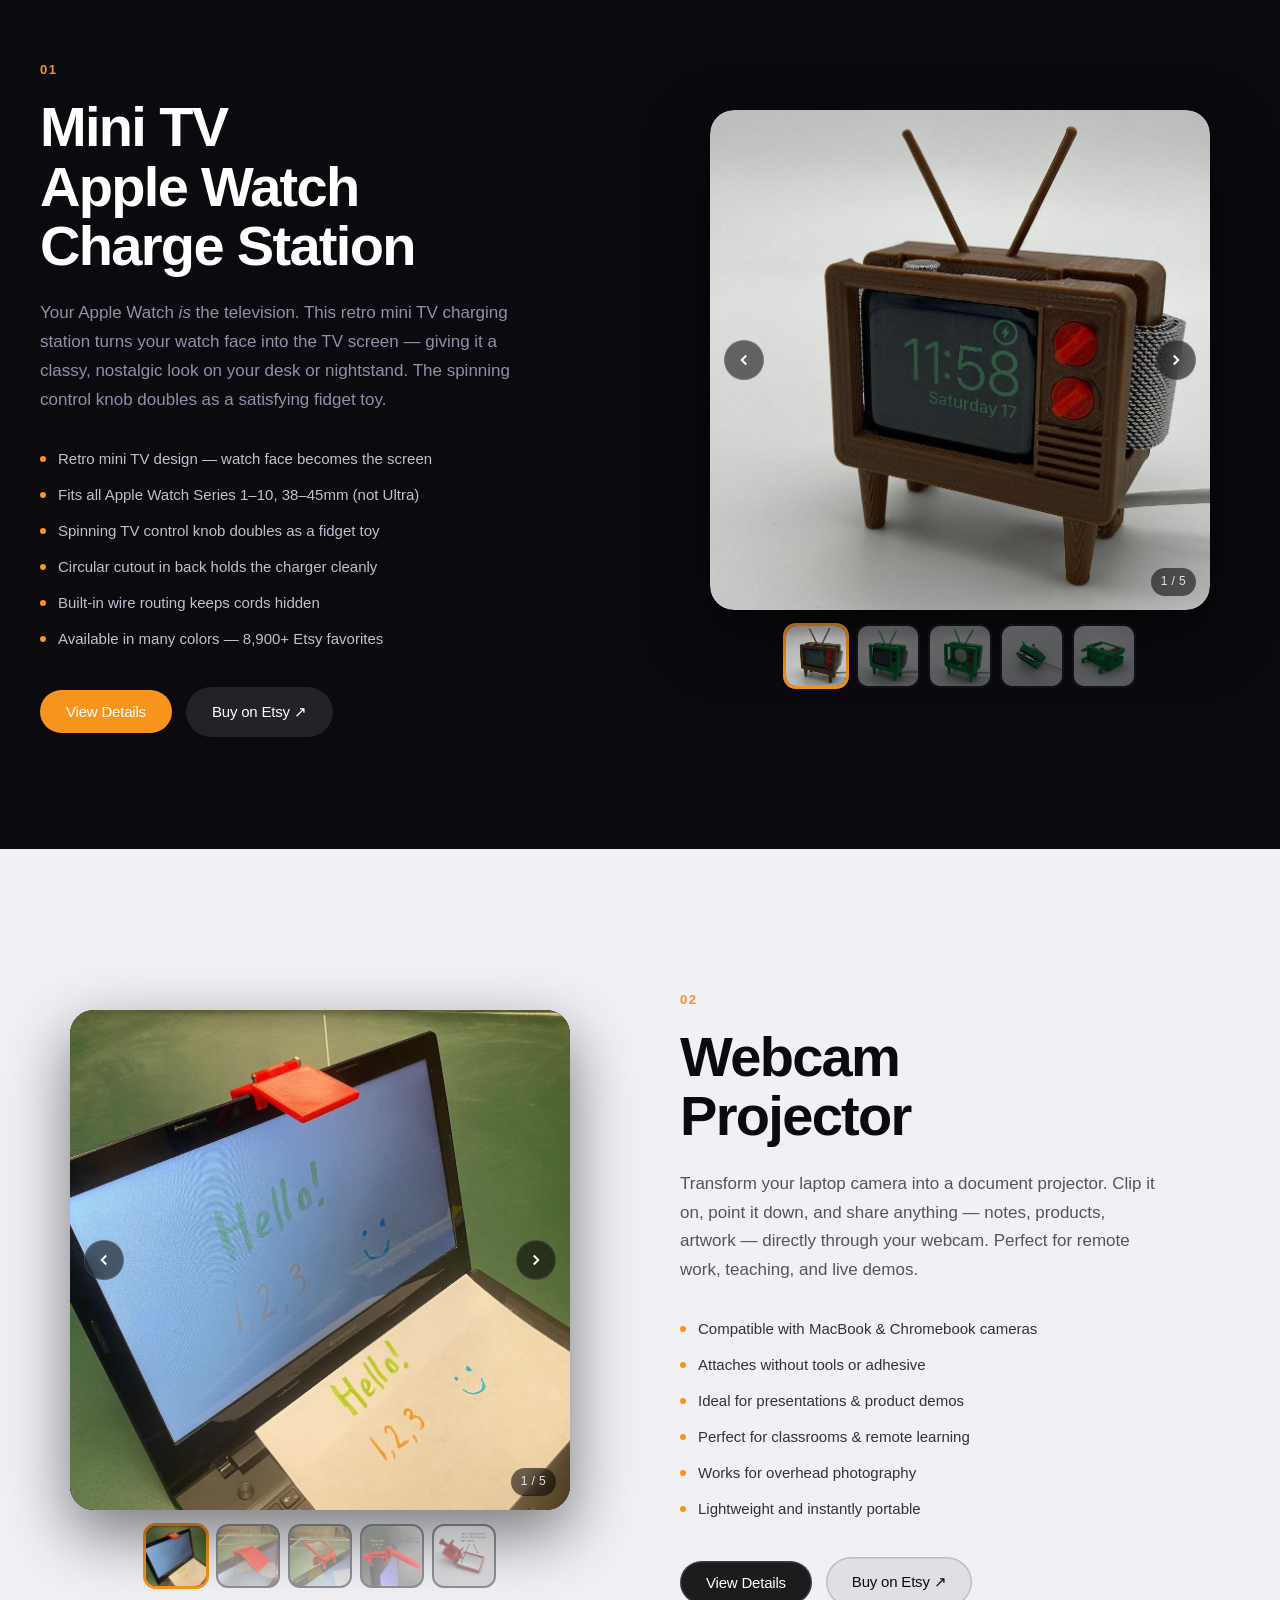
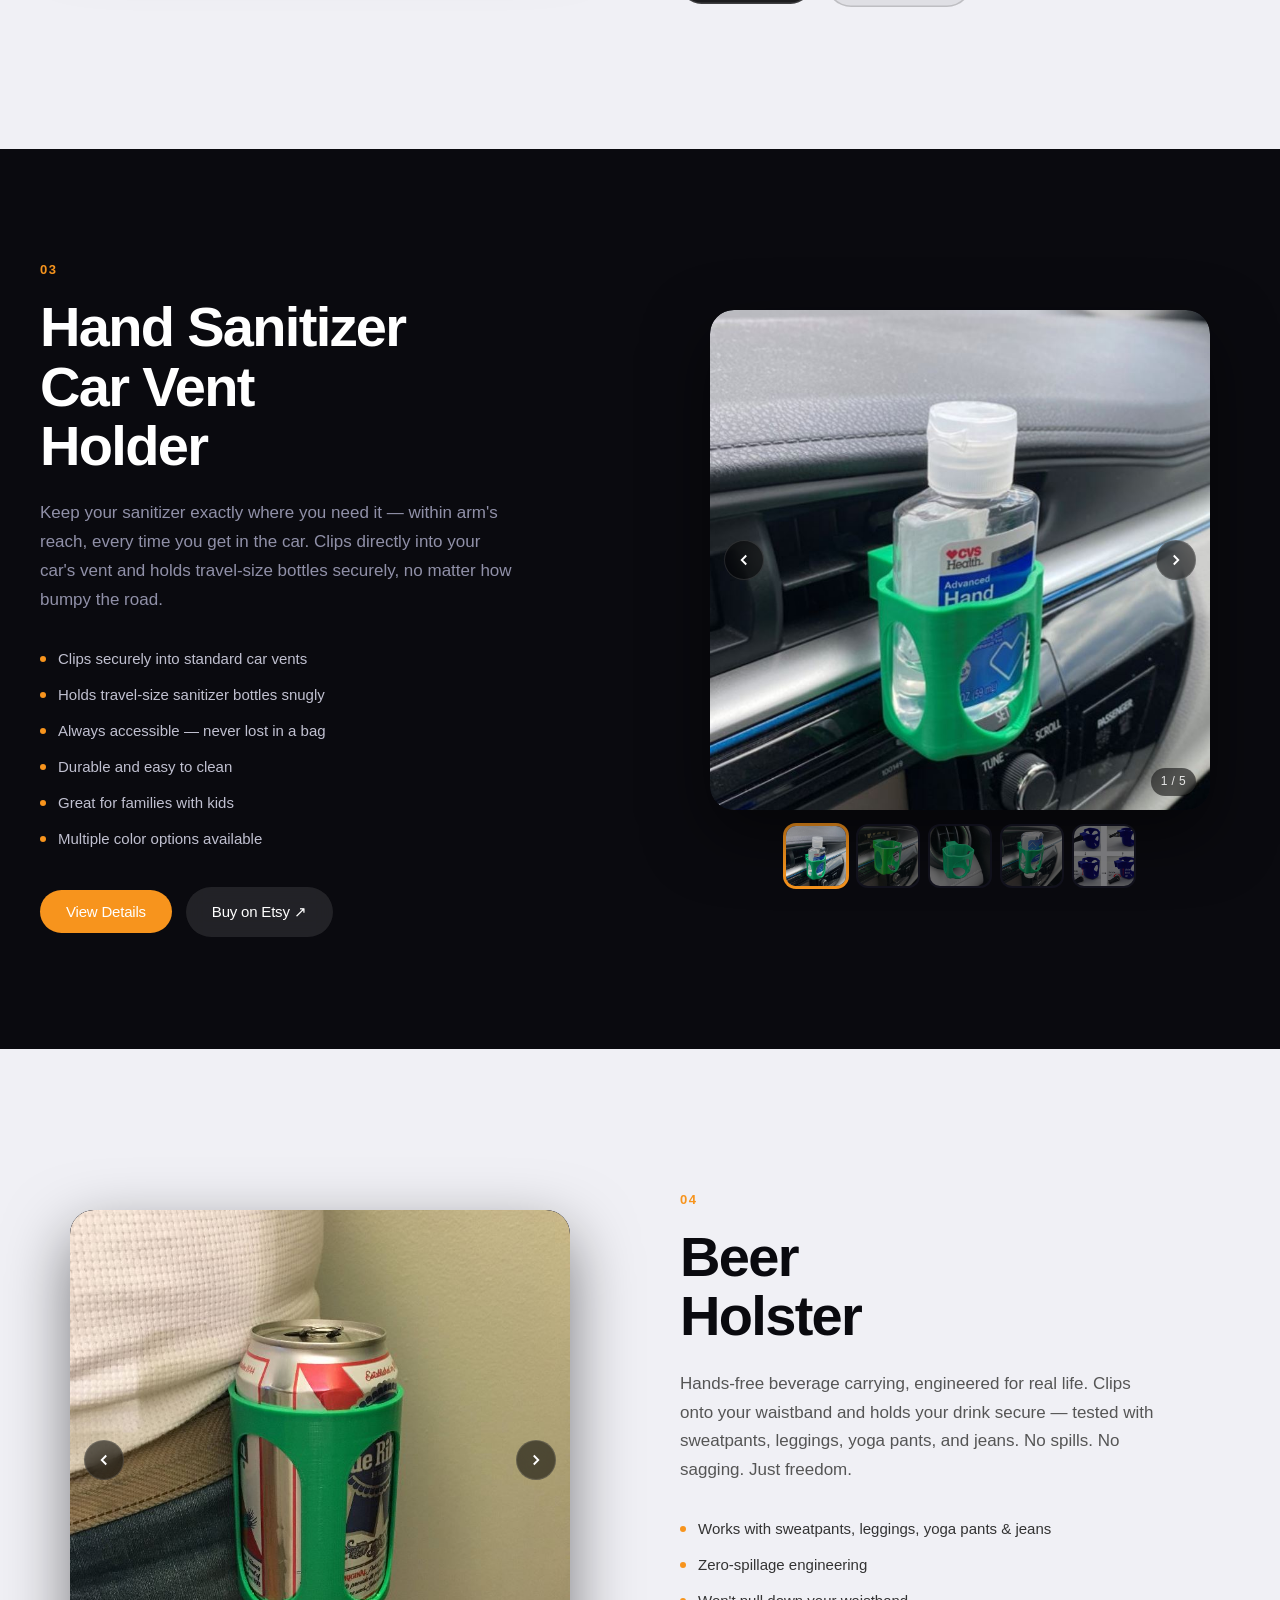
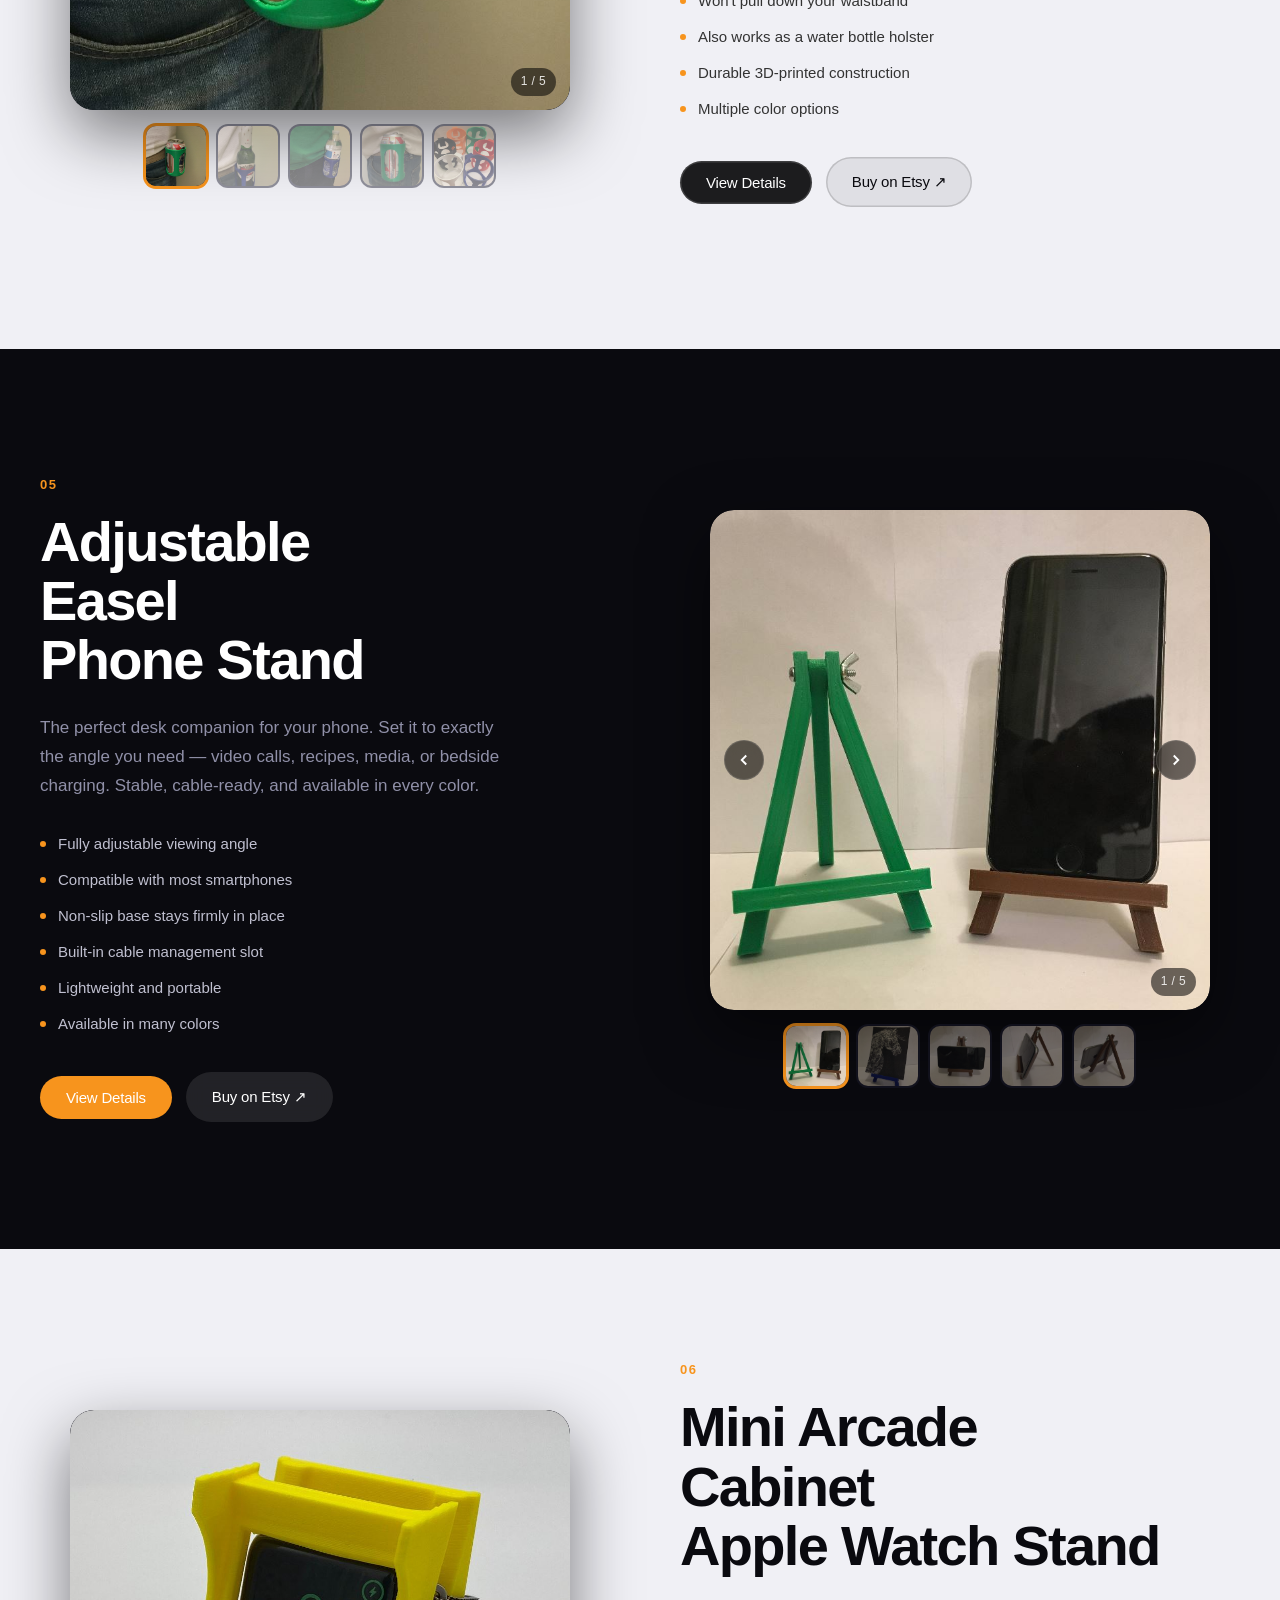
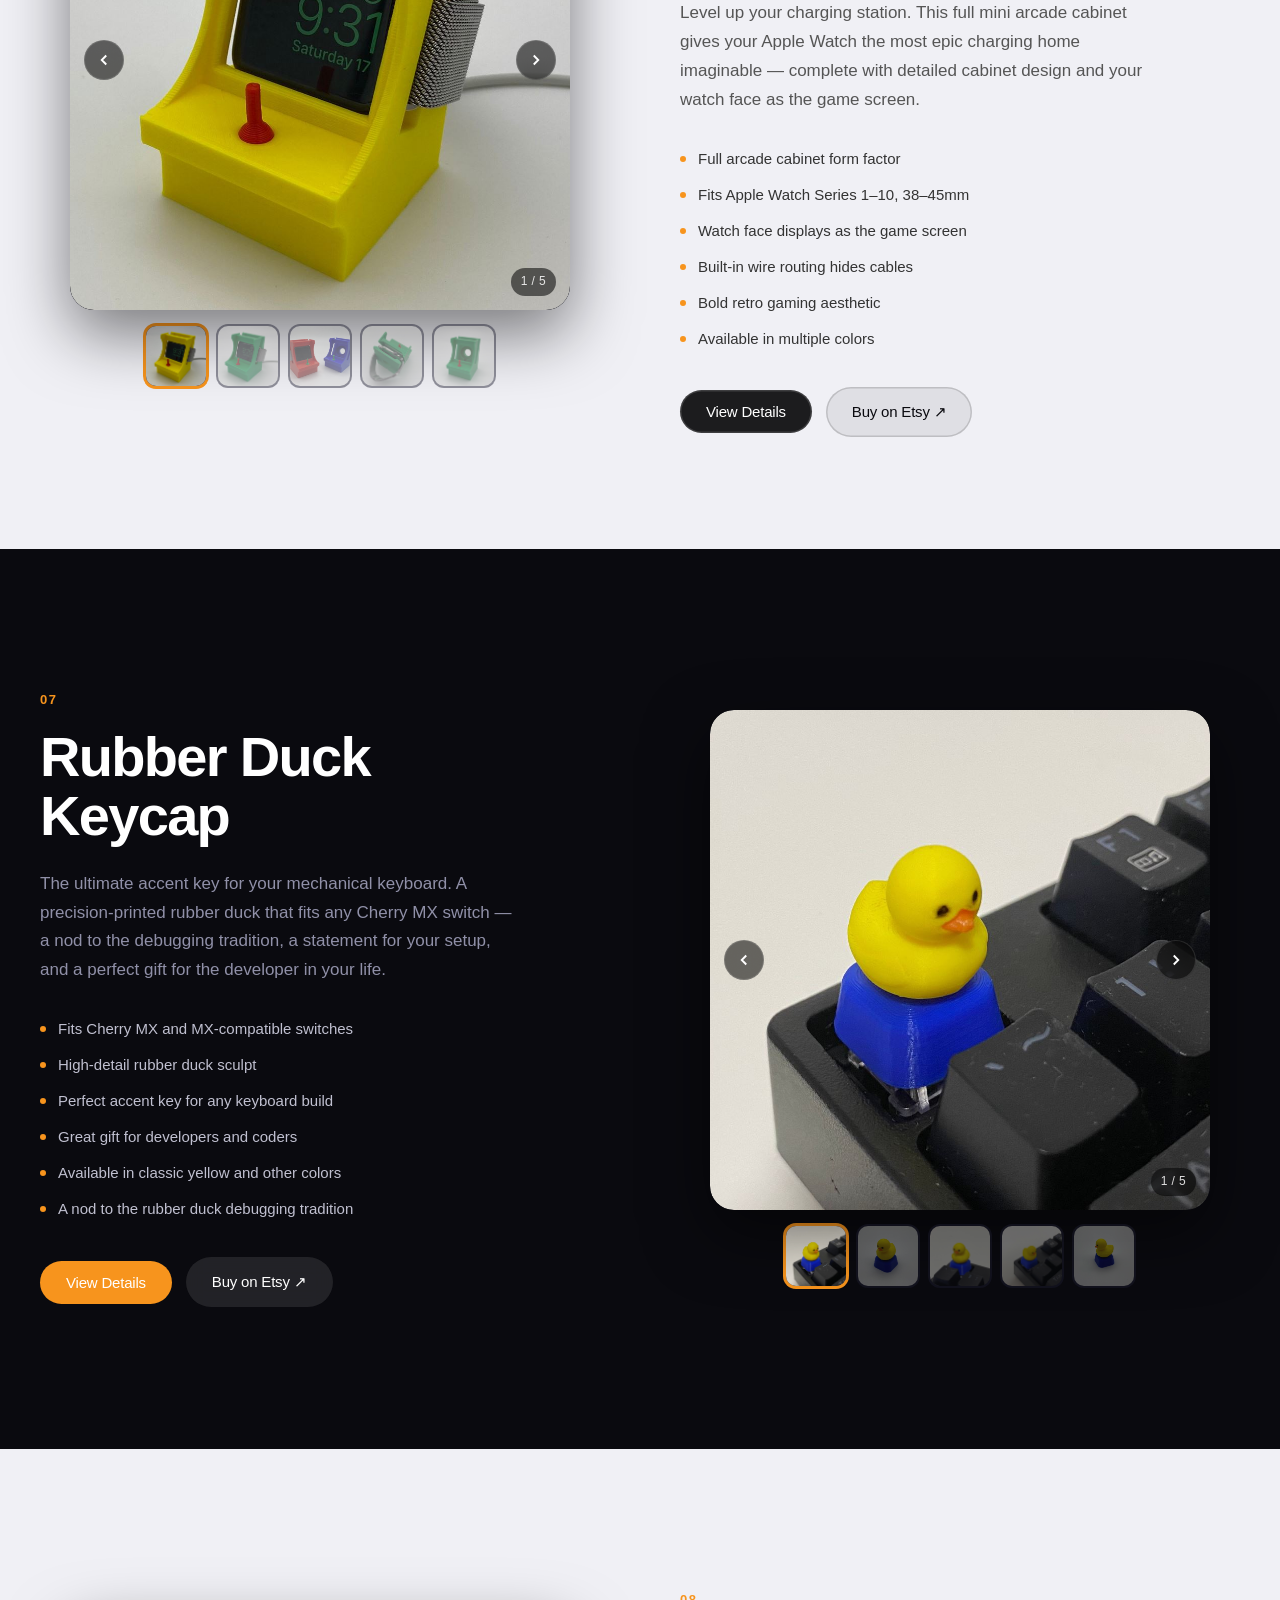
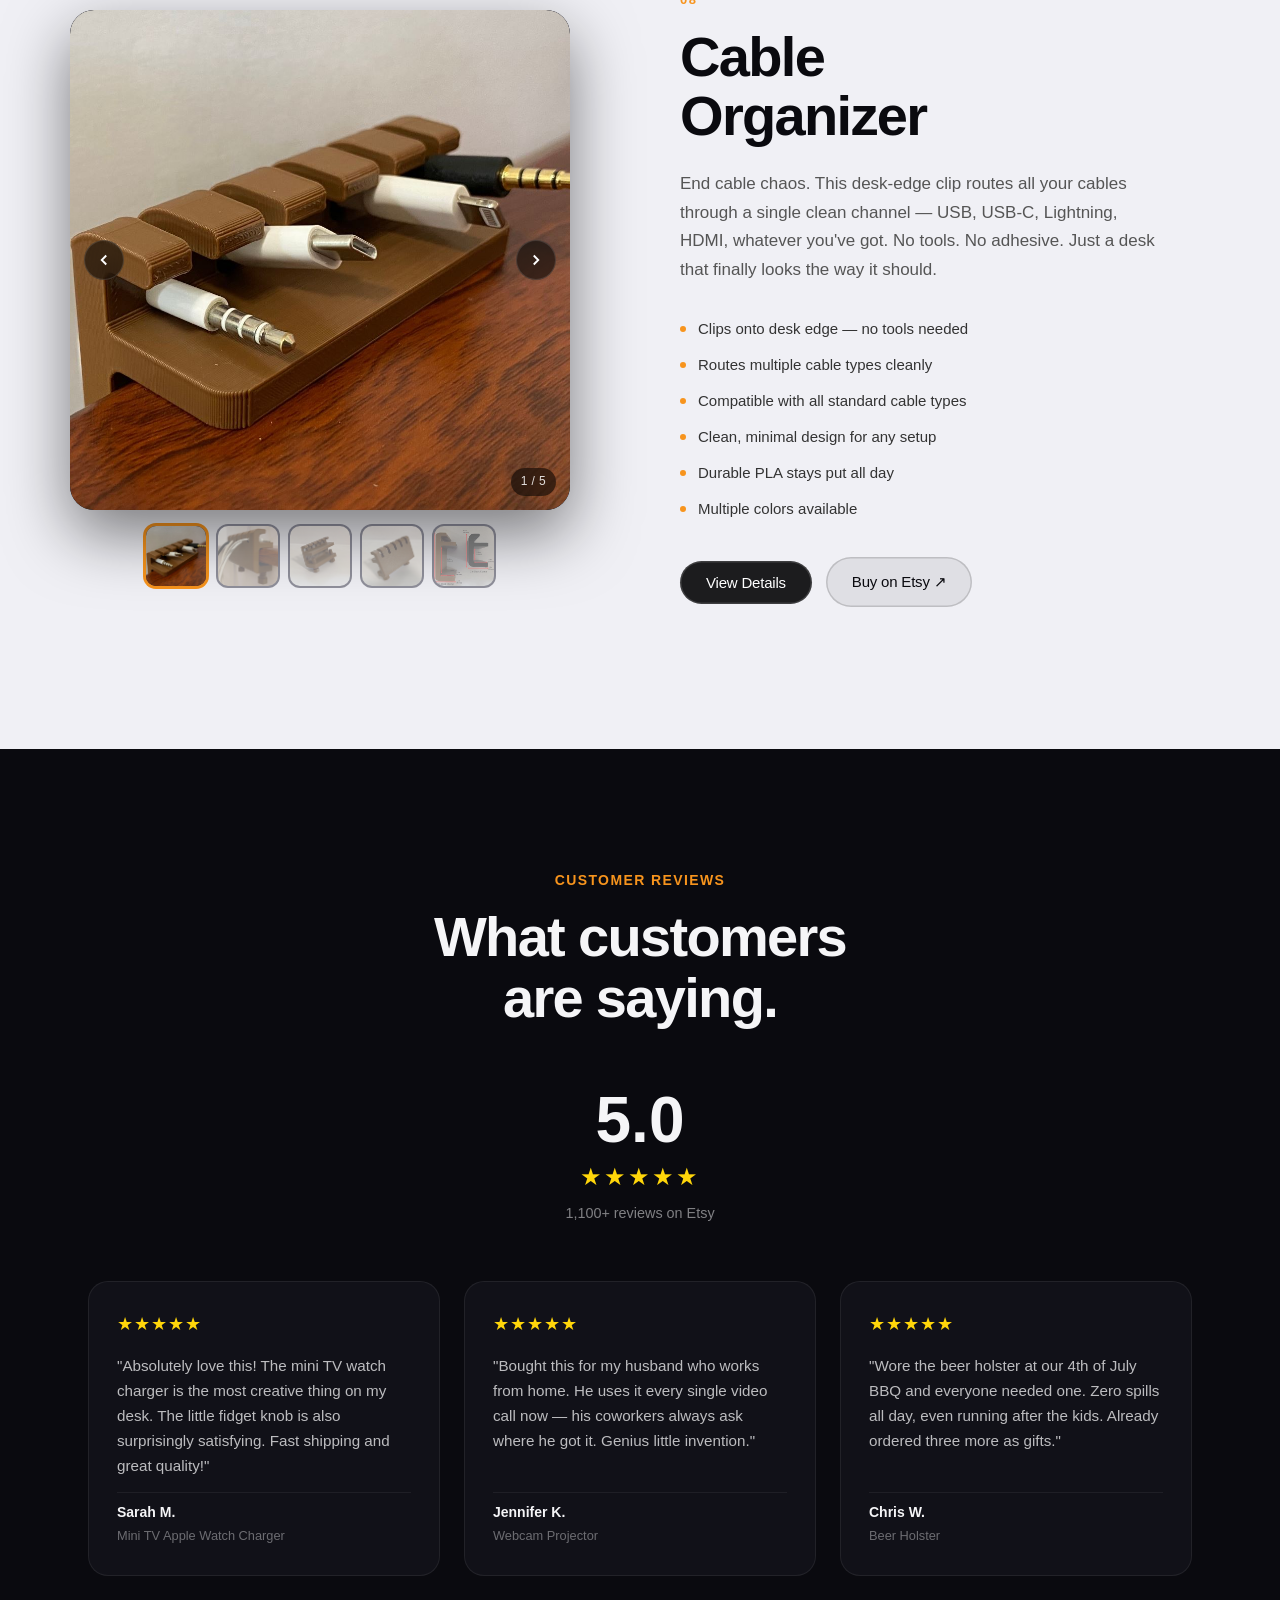
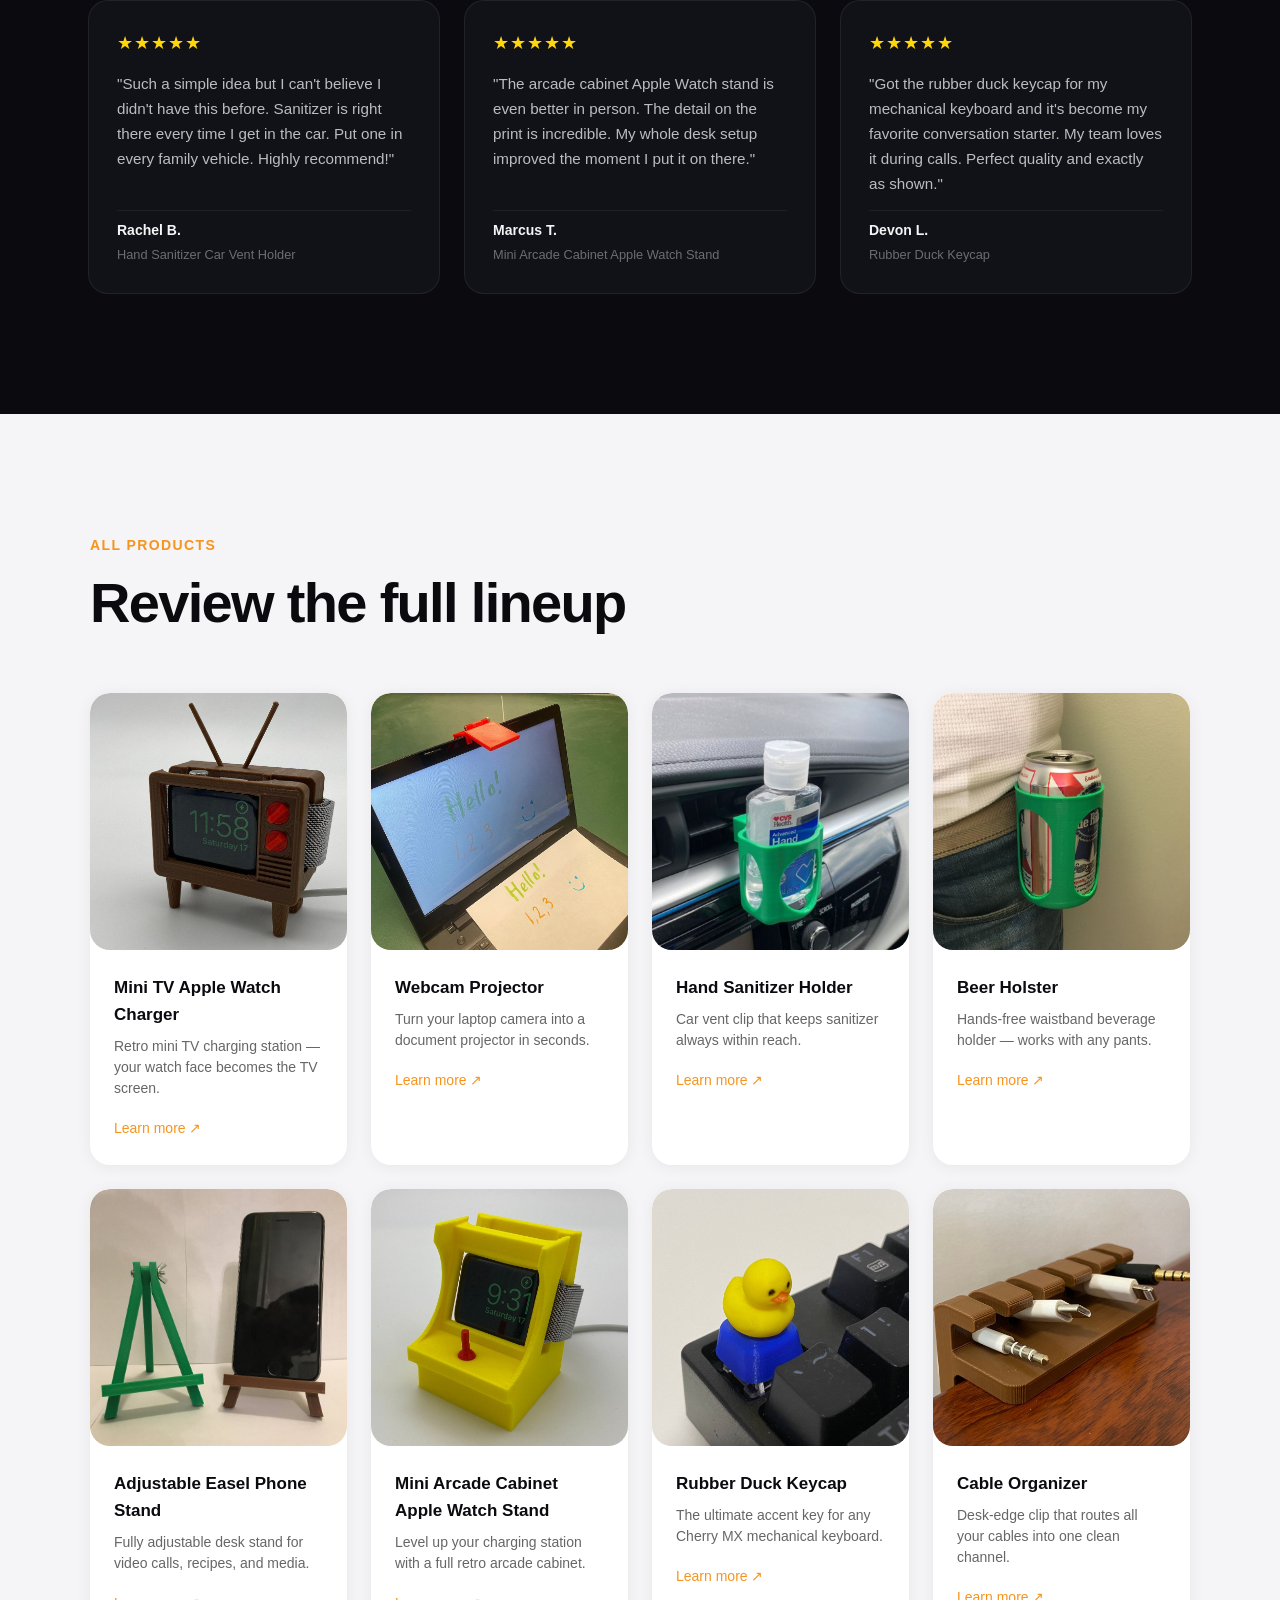
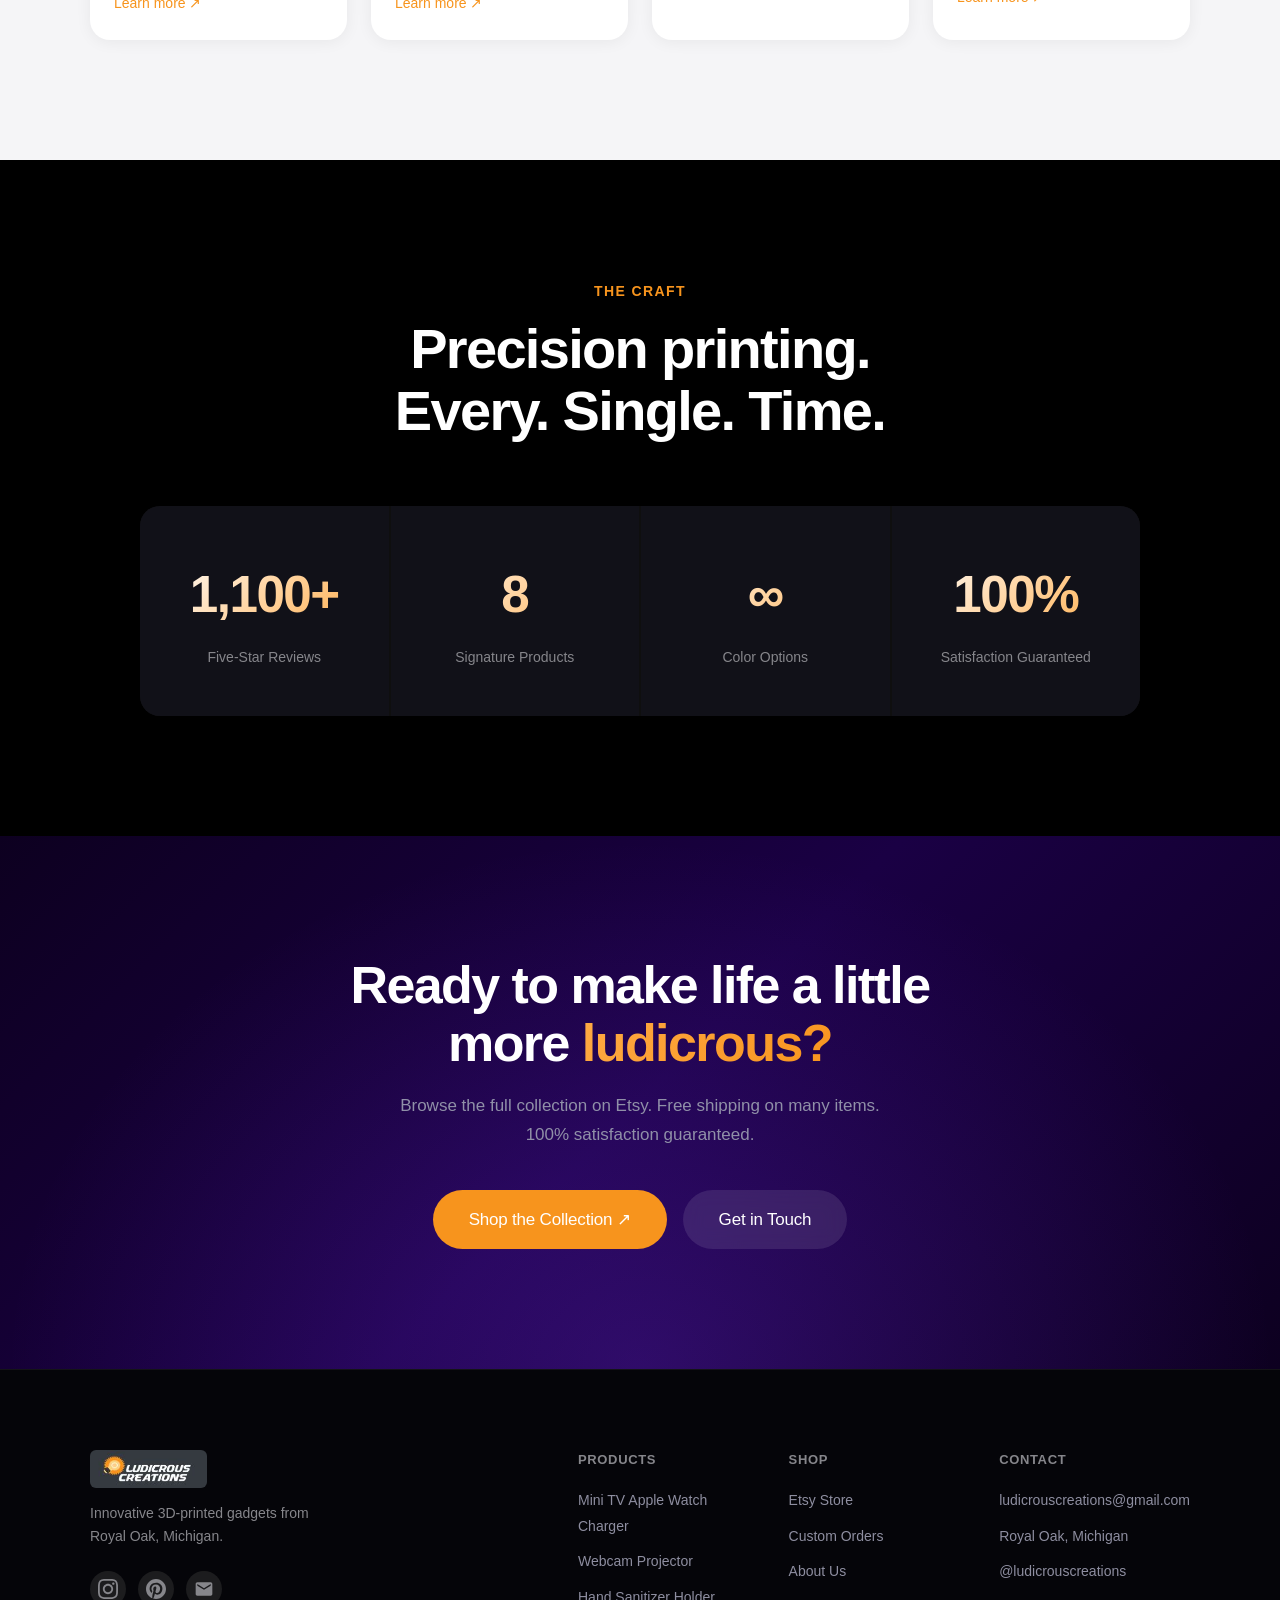
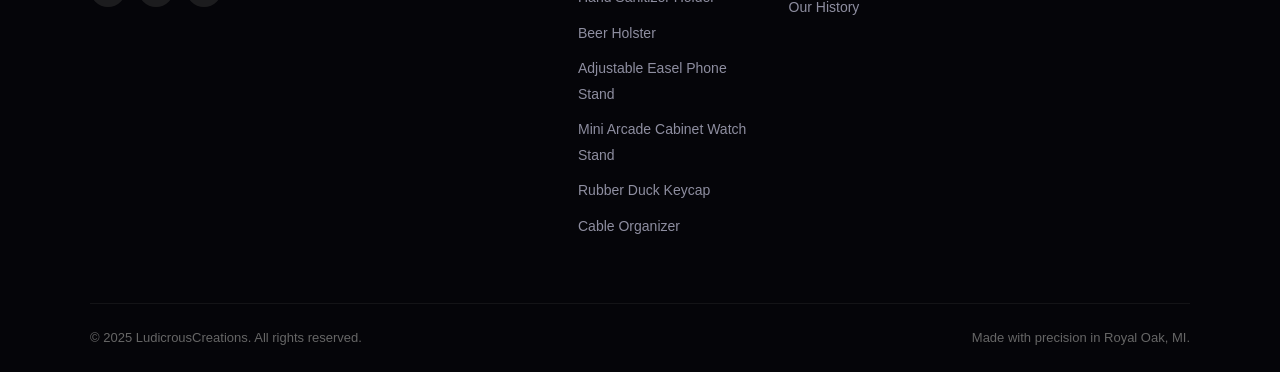
==== commit 0f939128: "Add LudicrousCreations logo image to nav, hero, and footer - Nav bar: replace text with logo image a" ====
--- a/index.html
+++ b/index.html
@@ -11,7 +11,7 @@
     <!-- Navigation -->
     <nav class="nav" id="navbar">
         <div class="nav-container">
-            <a href="#hero" class="nav-logo">LudicrousCreations</a>
+            <a href="#hero" class="nav-logo"><img src="Photo/LudicrousCreations/LudicrousCreations.JPG" alt="LudicrousCreations" class="nav-logo-img"></a>
             <ul class="nav-links" id="navLinks">
                 <li><a href="#about">About</a></li>
                 <li><a href="products.html">Products</a></li>
@@ -46,10 +46,11 @@
             <div class="hero-orb hero-orb--3"></div>
         </div>
         <div class="hero-content">
-            <p class="hero-eyebrow fade-up">Handcrafted in Royal Oak, Michigan</p>
-            <h1 class="hero-title fade-up delay-1">Ludicrous<br>Creations</h1>
-            <p class="hero-tagline fade-up delay-2">Innovative. Creative. Distinctive.</p>
-            <p class="hero-sub fade-up delay-3">Precision 3D-printed gadgets that solve the problems<br>everyone has but nobody else thought to fix.</p>
+            <img src="Photo/LudicrousCreations/LudicrousCreations.JPG" alt="LudicrousCreations" class="hero-logo fade-up">
+            <p class="hero-eyebrow fade-up delay-1">Handcrafted in Royal Oak, Michigan</p>
+            <h1 class="hero-title fade-up delay-2">Ludicrous<br>Creations</h1>
+            <p class="hero-tagline fade-up delay-3">Innovative. Creative. Distinctive.</p>
+            <p class="hero-sub fade-up delay-4">Precision 3D-printed gadgets that solve the problems<br>everyone has but nobody else thought to fix.</p>
             <div class="hero-buttons fade-up delay-4">
                 <a href="#products" class="btn btn--primary">Explore Products</a>
                 <a href="https://www.etsy.com/shop/LudicrousCreations" target="_blank" class="btn btn--ghost">Shop on Etsy ↗</a>
@@ -781,7 +782,7 @@
     <footer class="footer" id="contact">
         <div class="footer-inner">
             <div class="footer-brand">
-                <div class="footer-logo">LudicrousCreations</div>
+                <img src="Photo/LudicrousCreations/LudicrousCreations.JPG" alt="LudicrousCreations" class="footer-logo-img">
                 <p>Innovative 3D-printed gadgets from<br>Royal Oak, Michigan.</p>
                 <div class="social-links">
                     <a href="https://www.instagram.com/ludicrouscreations" target="_blank" aria-label="Instagram" class="social-link">
--- a/css/styles.css
+++ b/css/styles.css
@@ -78,6 +78,14 @@
     letter-spacing: -0.3px;
     color: var(--white);
     white-space: nowrap;
+    display: flex;
+    align-items: center;
+}
+.nav-logo-img {
+    height: 28px;
+    width: auto;
+    border-radius: 5px;
+    display: block;
 }
 .nav-links {
     display: flex;
@@ -212,6 +220,13 @@
     padding: calc(var(--nav-height) + 40px) 24px 80px;
     max-width: 820px;
 }
+.hero-logo {
+    height: 56px;
+    width: auto;
+    border-radius: 10px;
+    margin-bottom: 28px;
+    display: inline-block;
+}
 .hero-eyebrow {
     font-size: 15px;
     font-weight: 500;
@@ -1386,6 +1401,13 @@
     font-weight: 700;
     letter-spacing: -0.5px;
     color: var(--white);
+    margin-bottom: 14px;
+}
+.footer-logo-img {
+    height: 38px;
+    width: auto;
+    border-radius: 6px;
+    display: block;
     margin-bottom: 14px;
 }
 .footer-brand p {
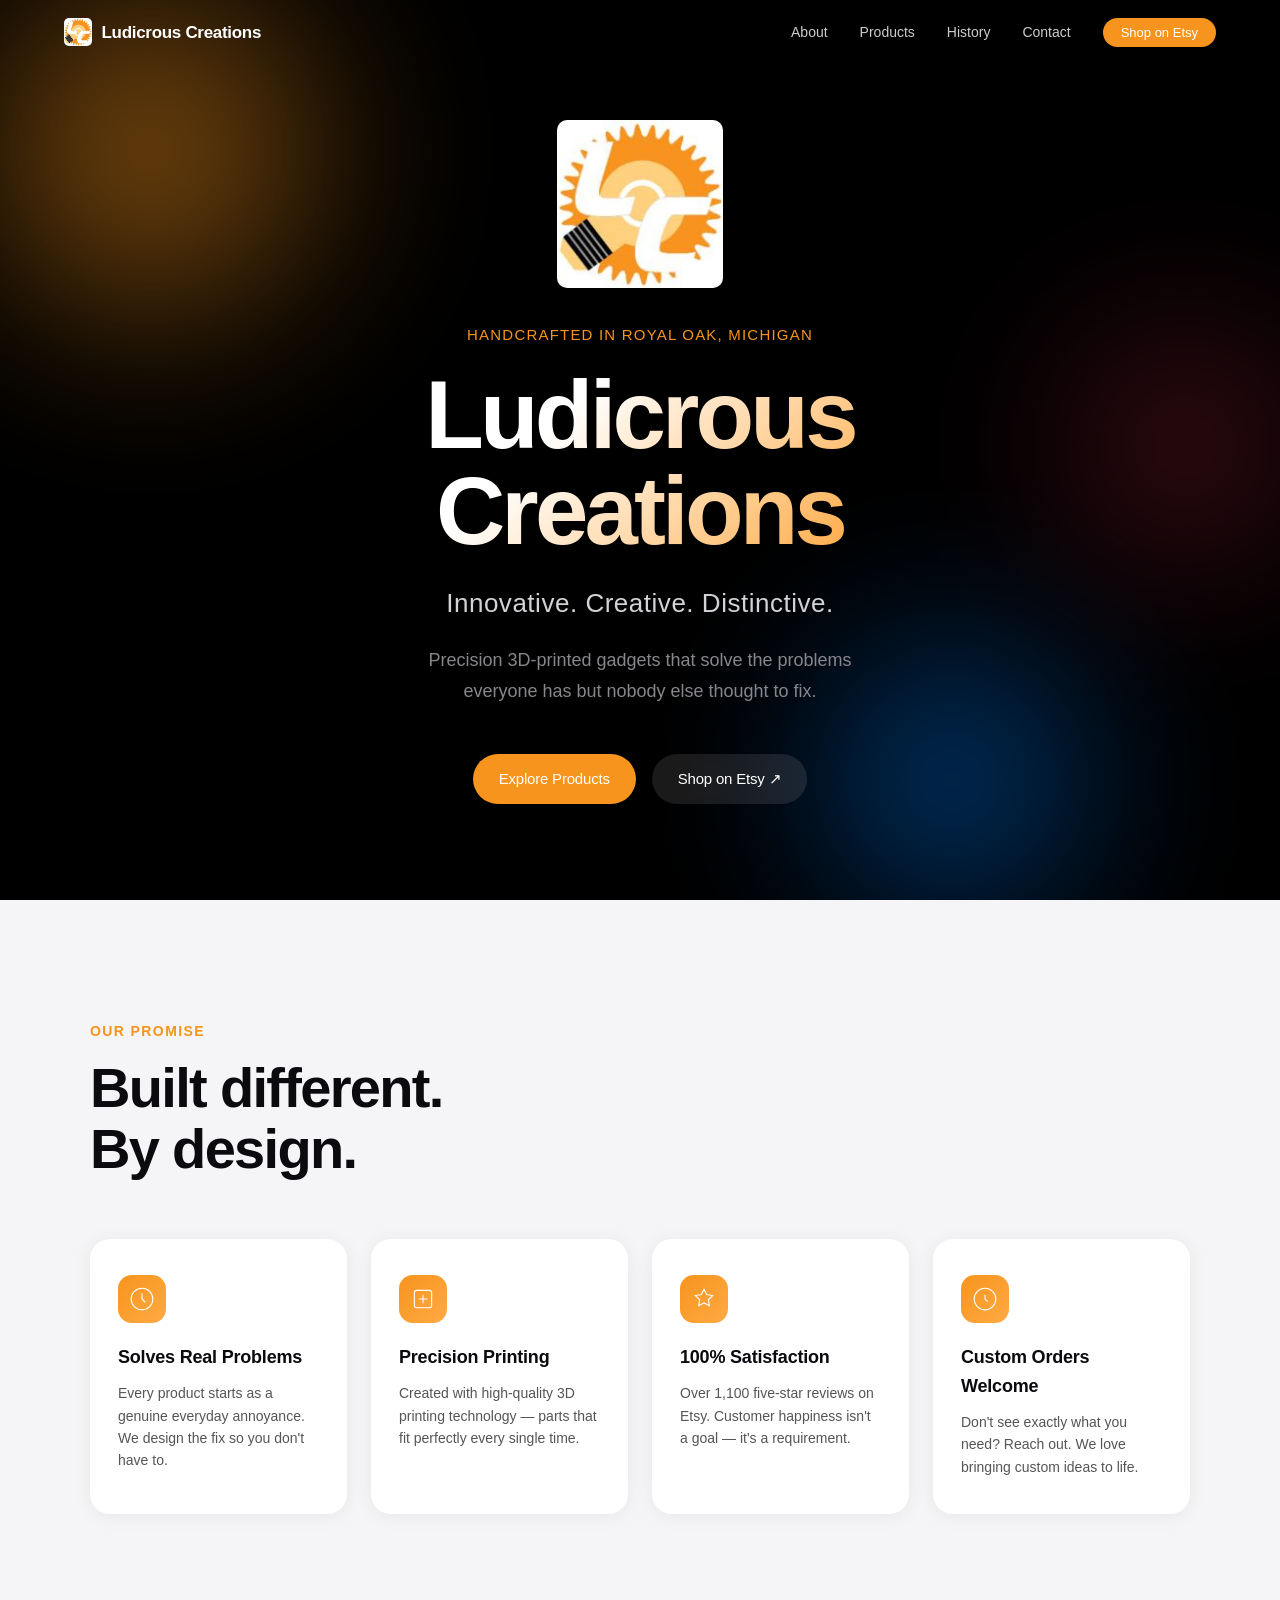
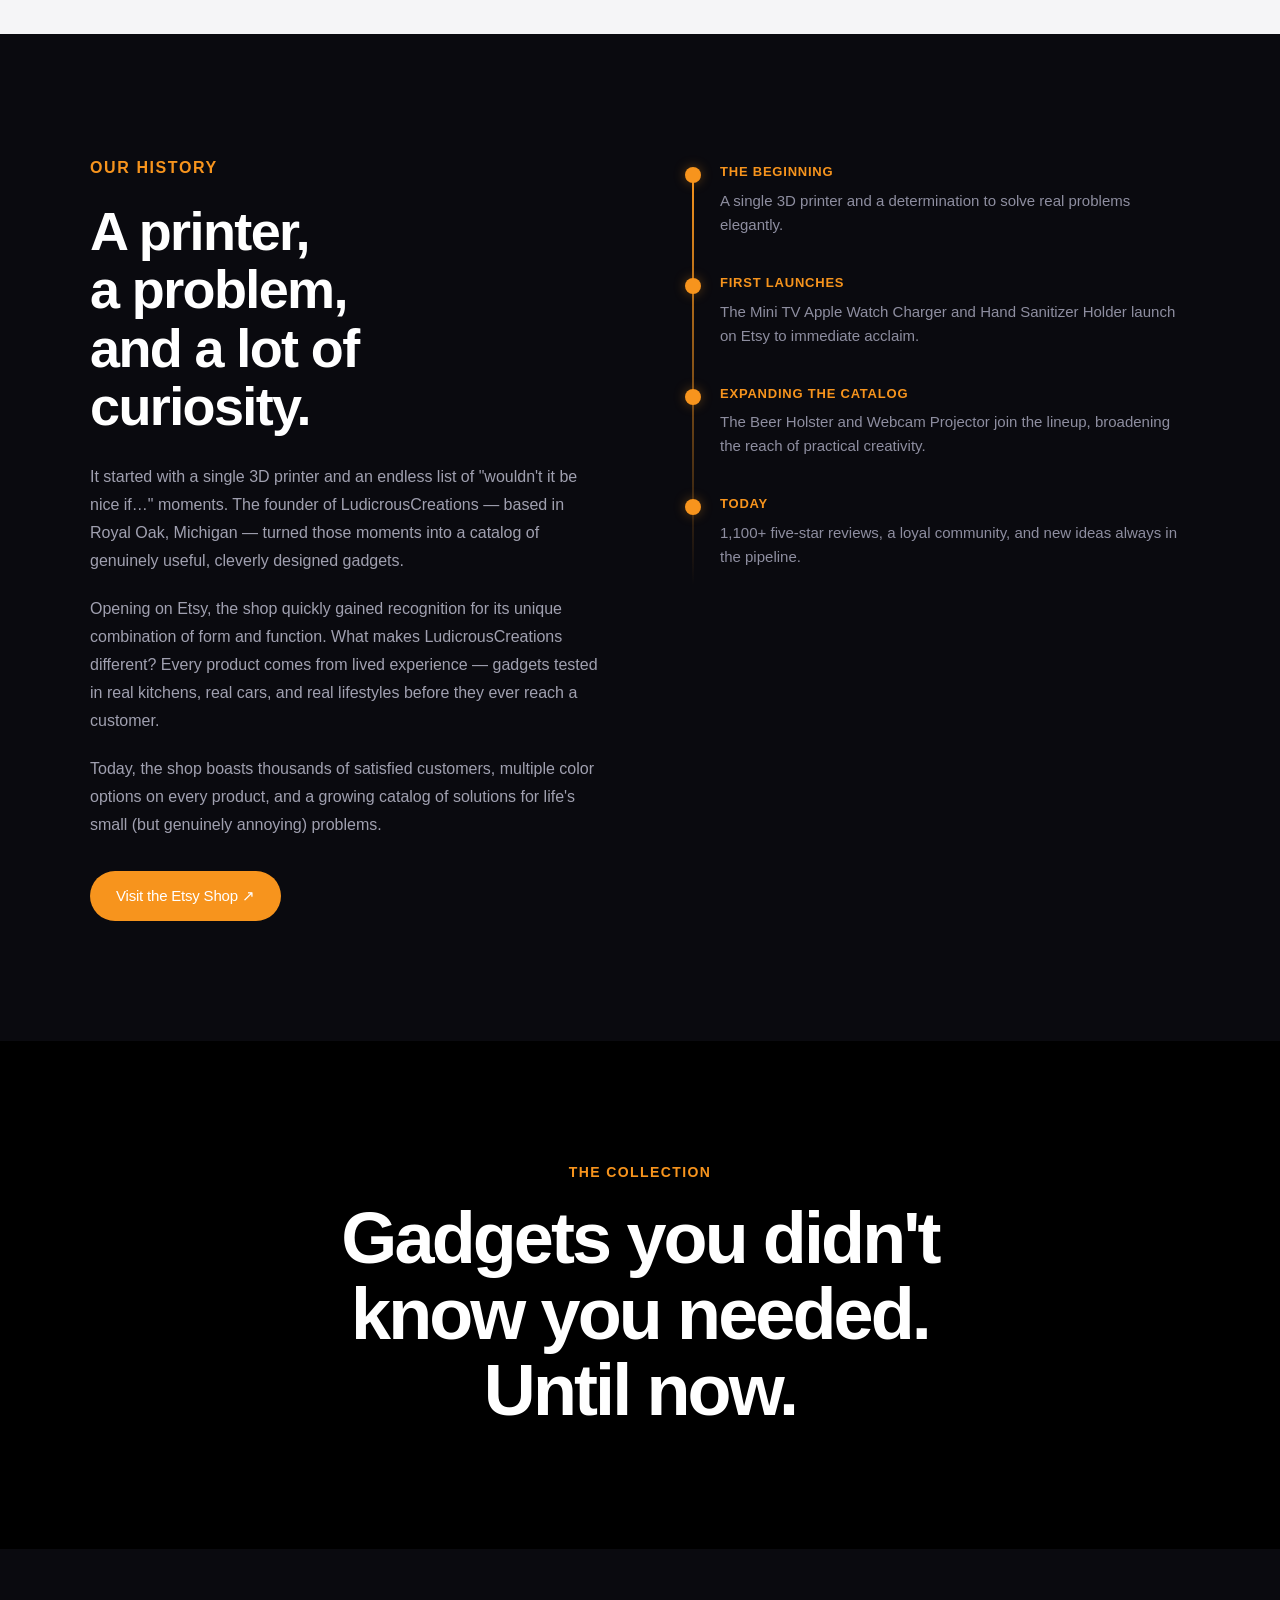
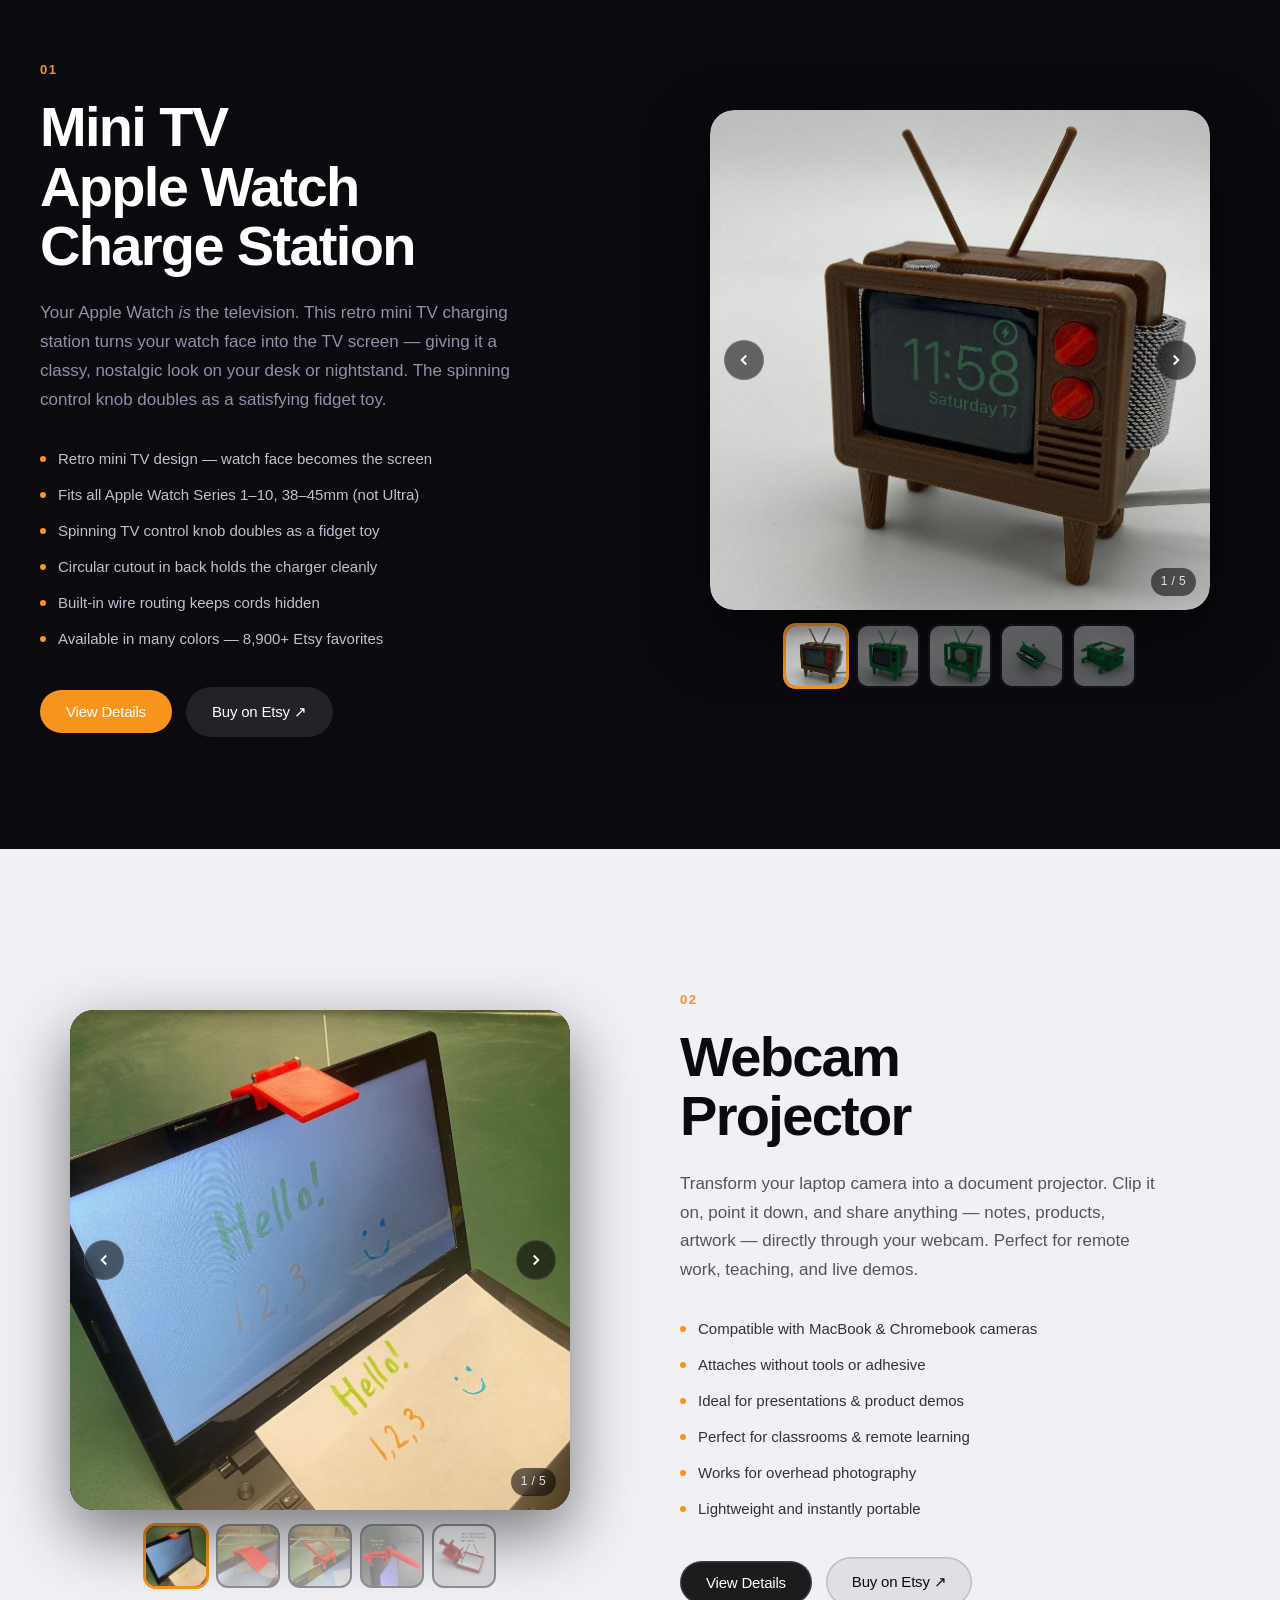
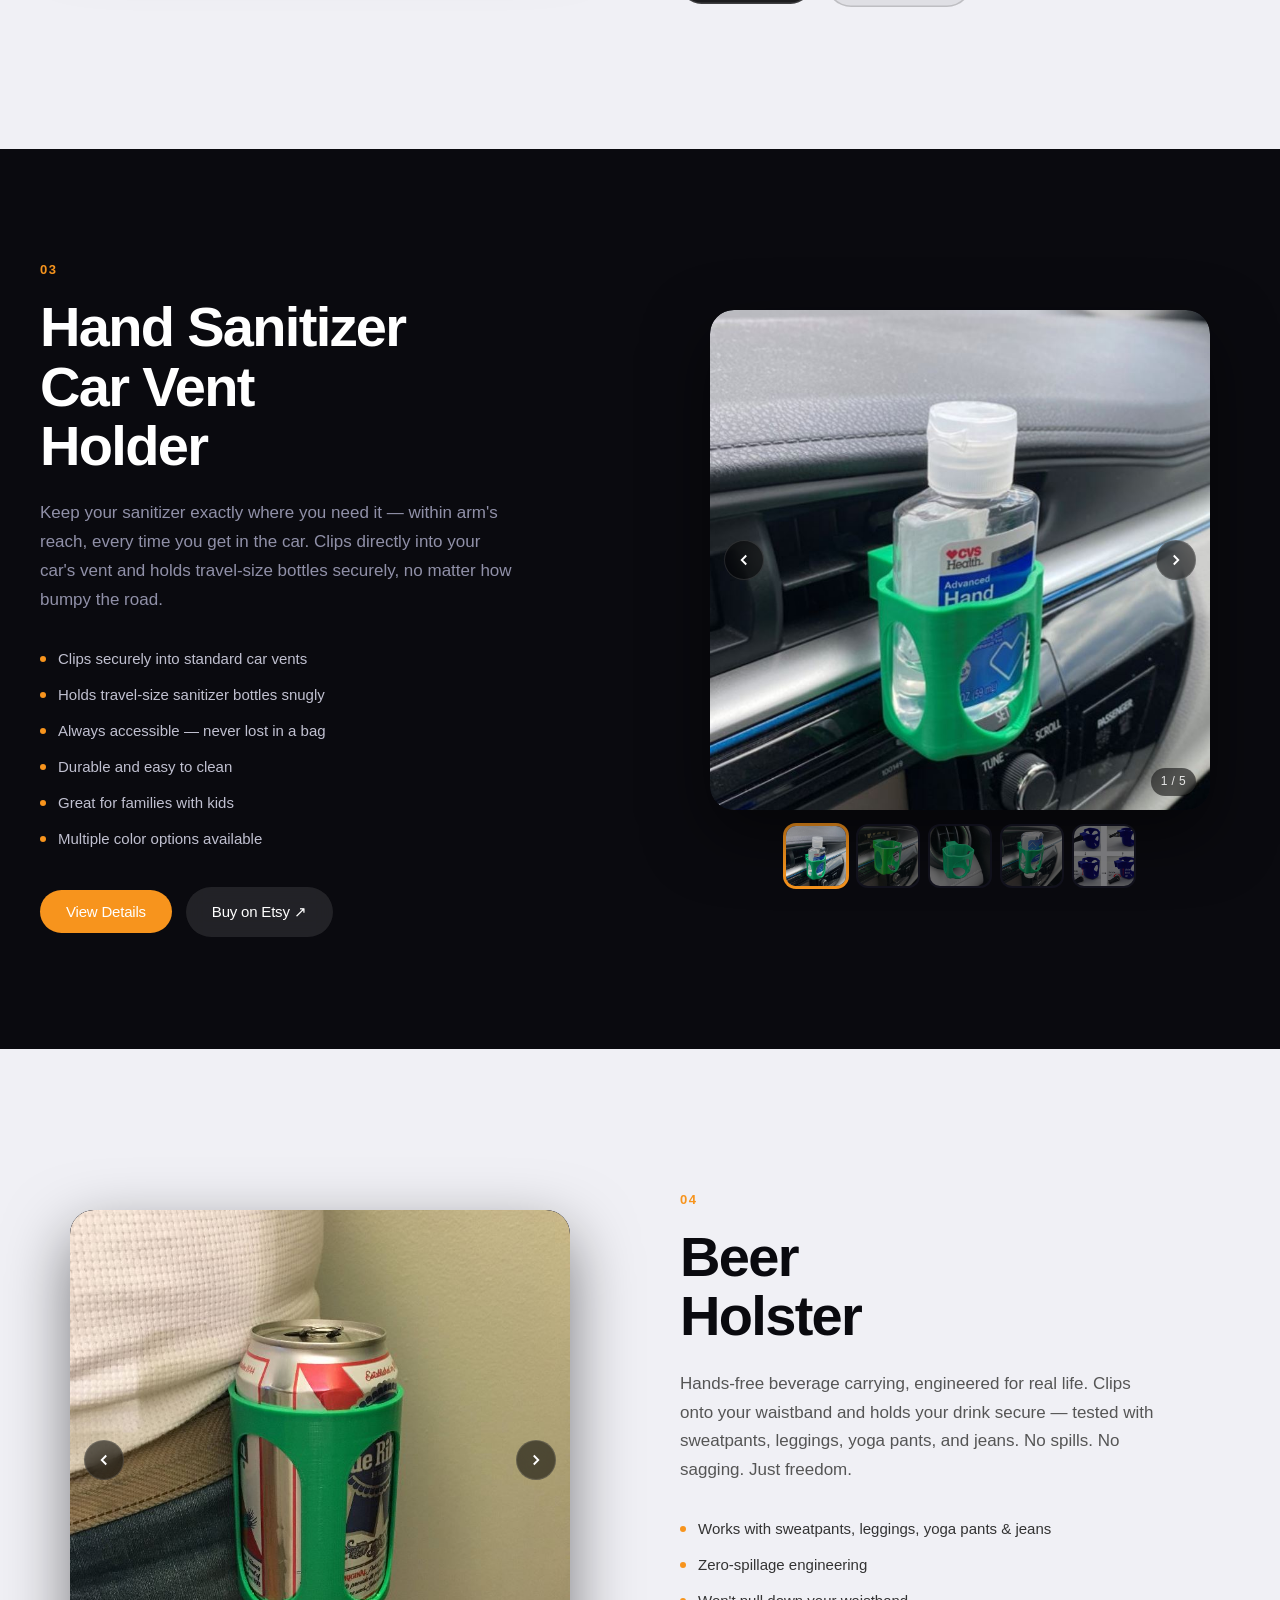
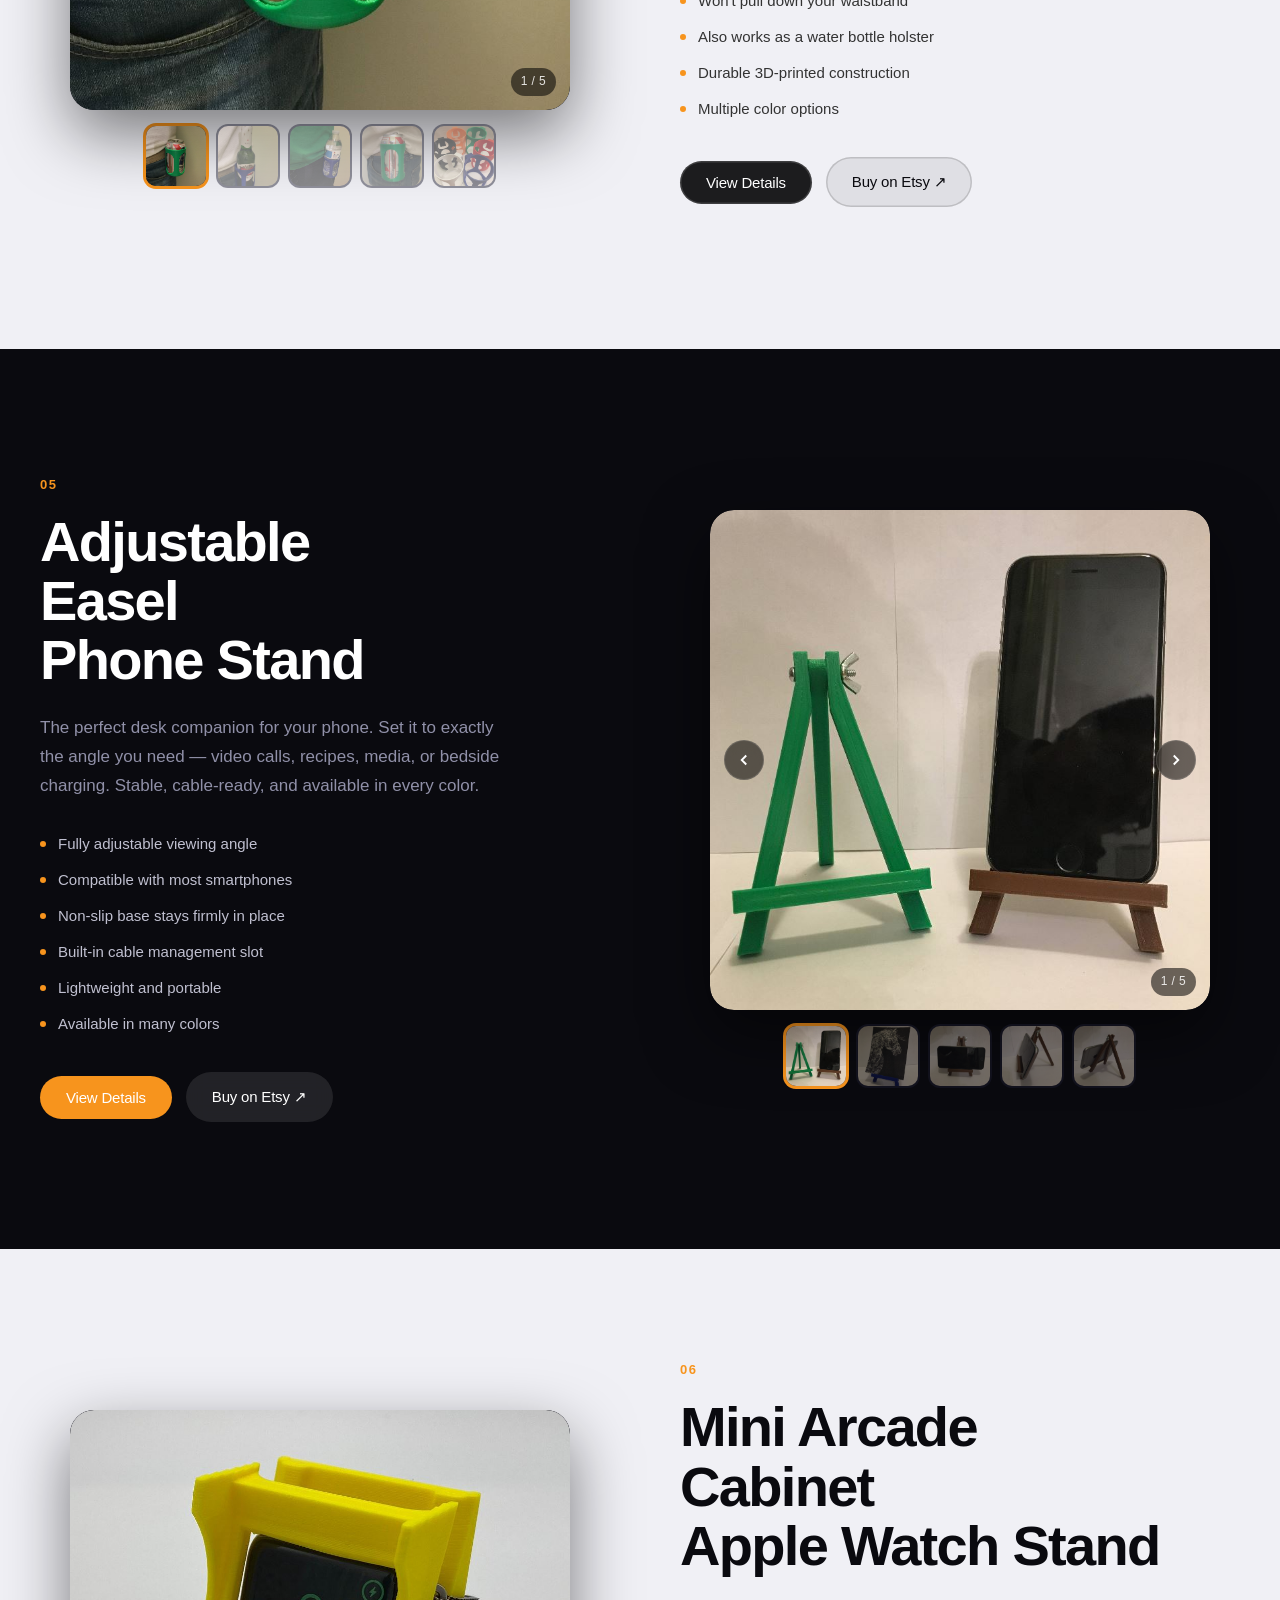
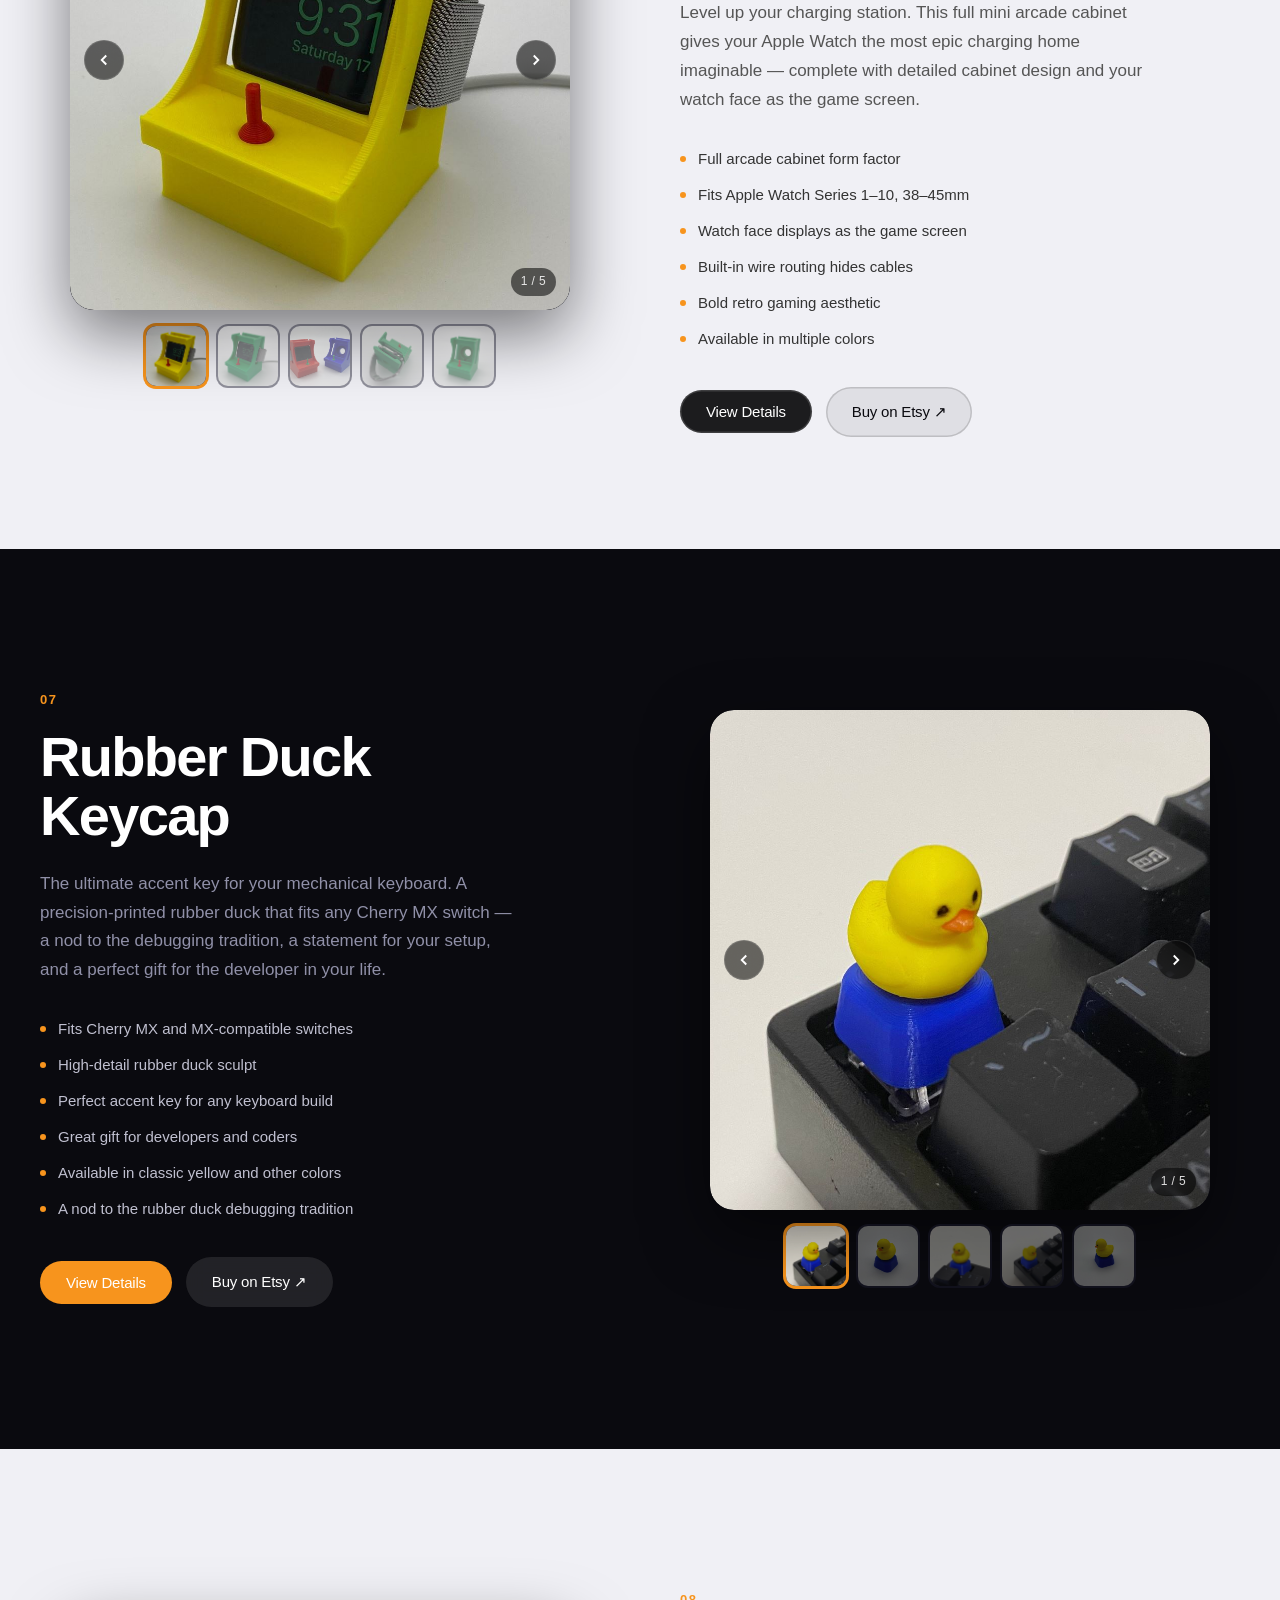
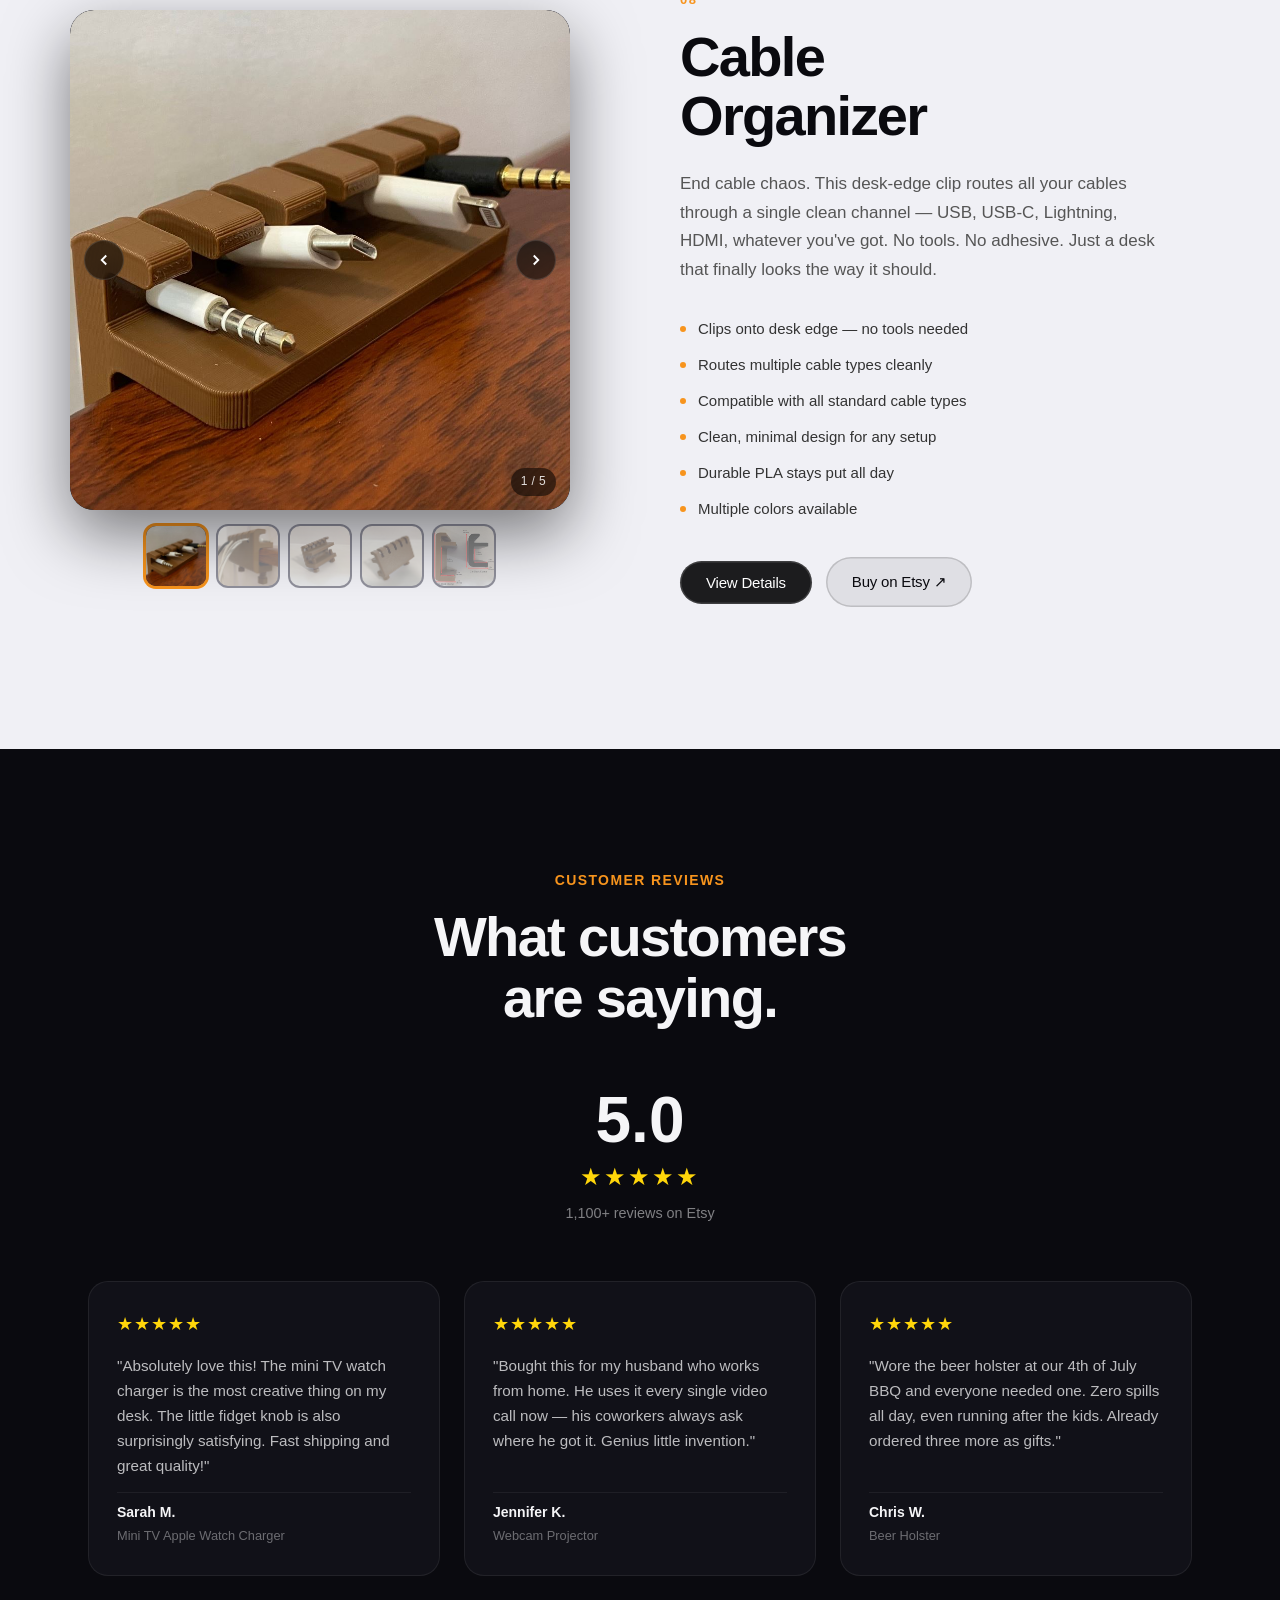
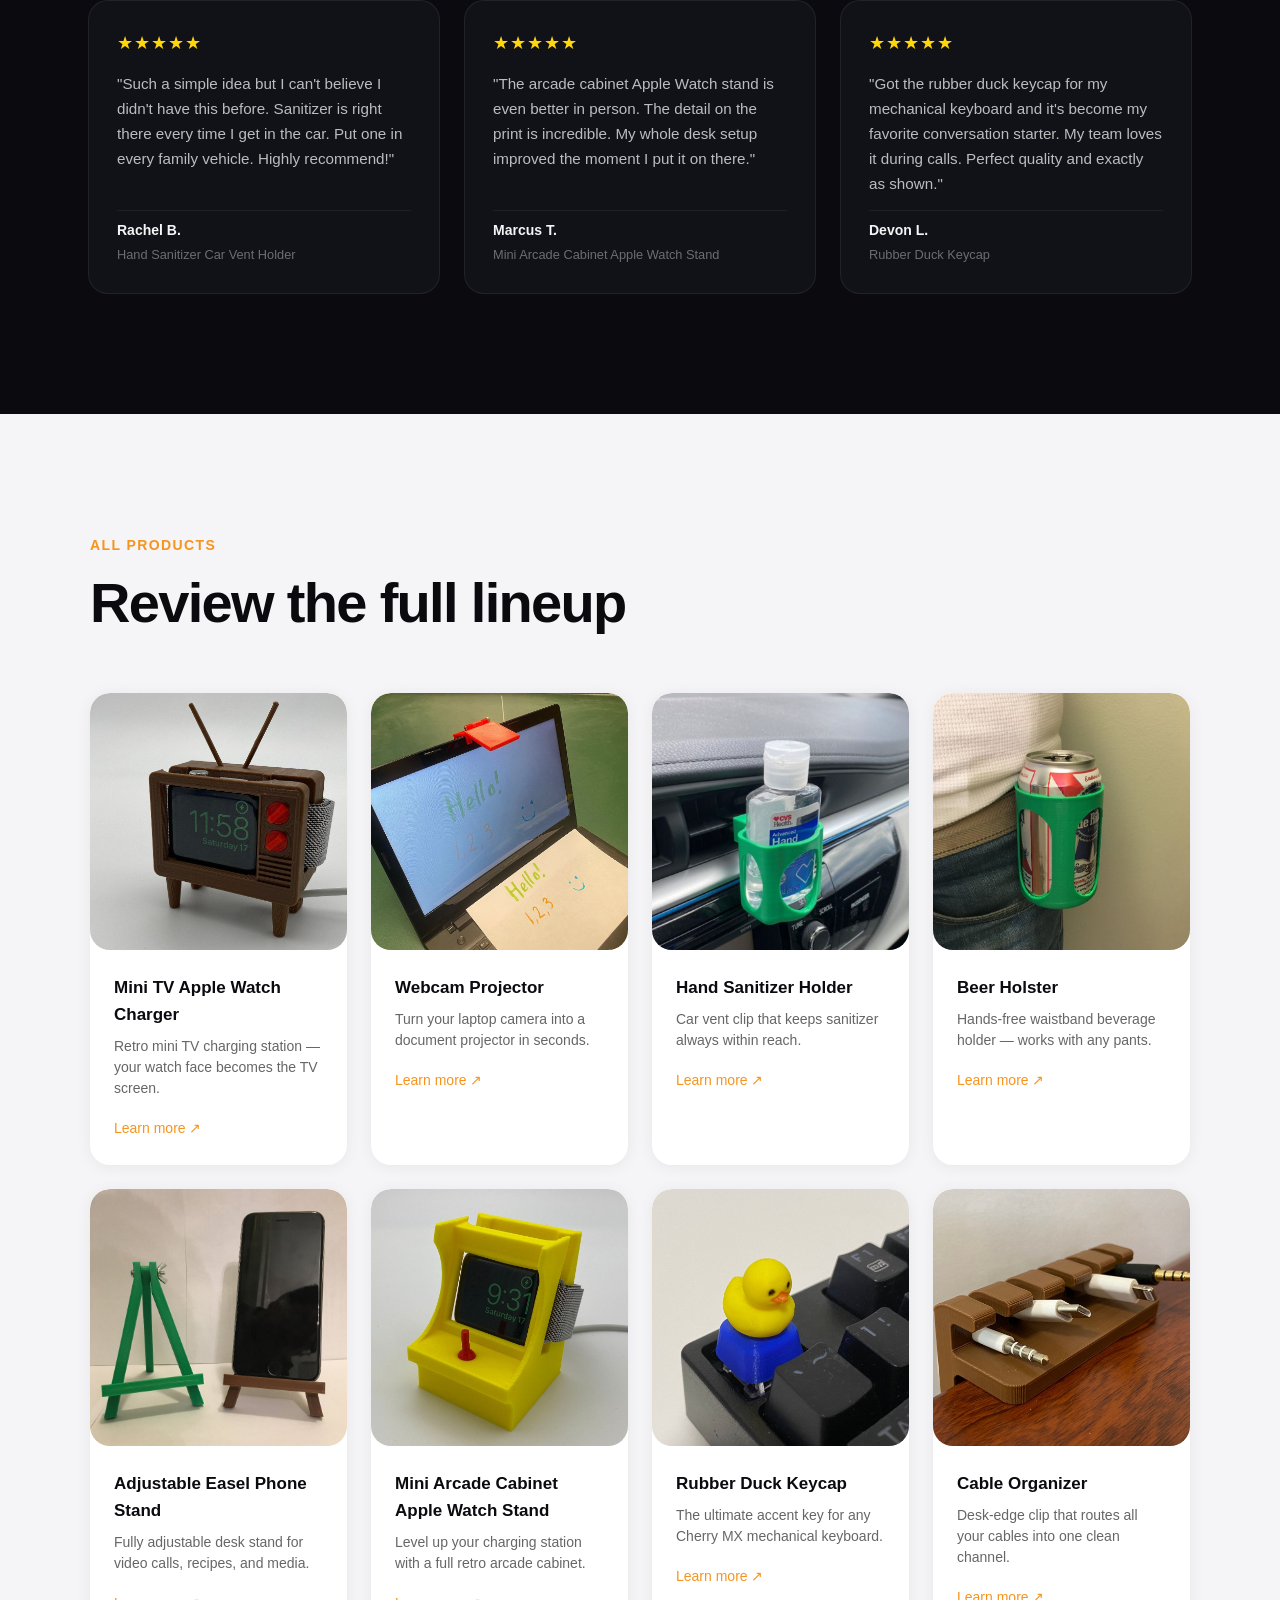
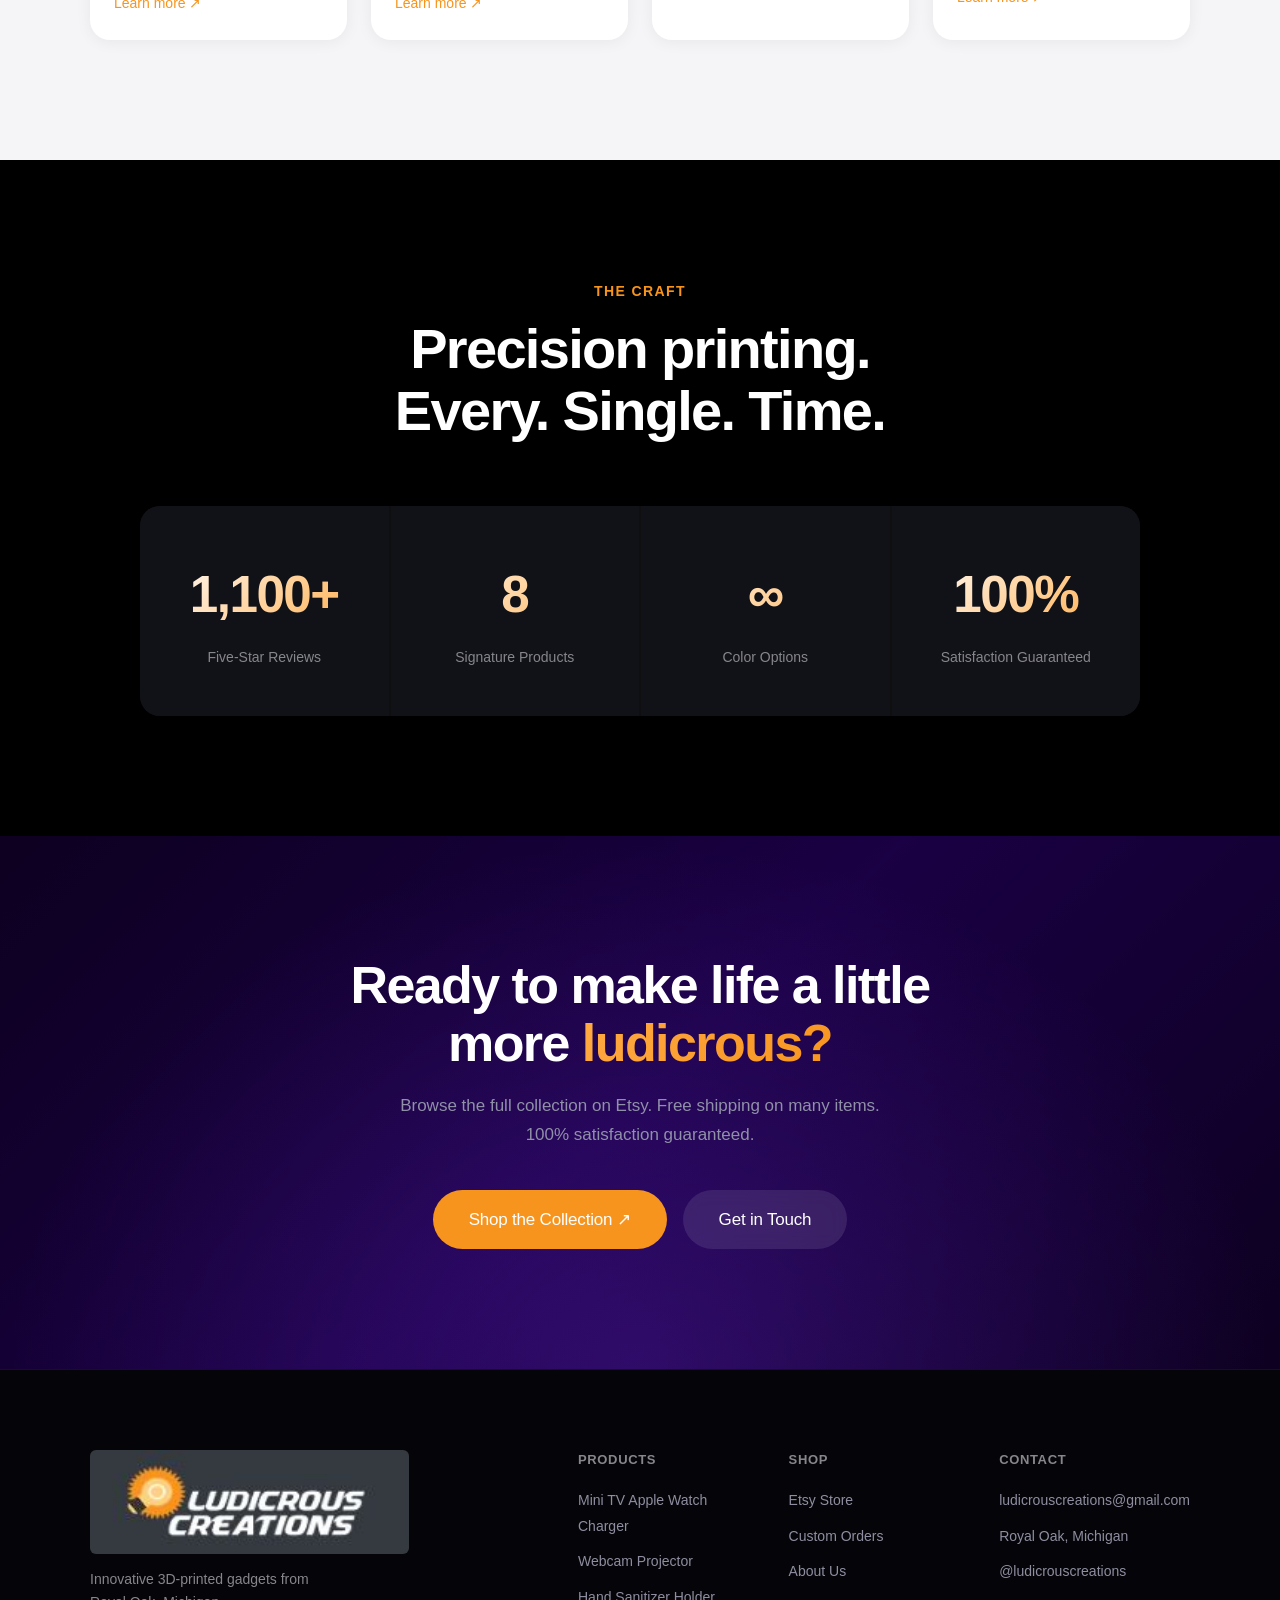
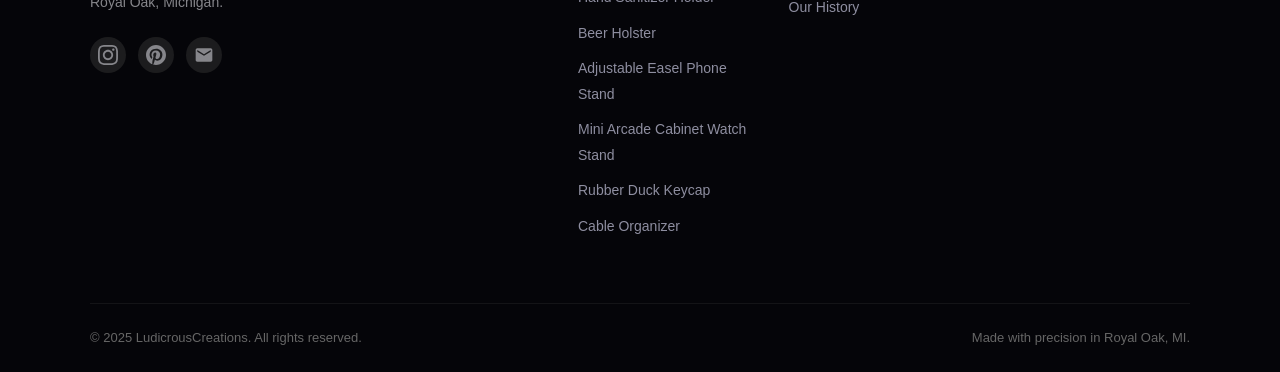
==== commit e7355cb2: "Update nav logo across site, resize hero/nav/footer logos, add logo image - Add standalone Ludicrous" ====
--- a/index.html
+++ b/index.html
@@ -1,4 +1,4 @@
-﻿<!DOCTYPE html>
+<!DOCTYPE html>
 <html lang="en">
 <head>
     <meta charset="UTF-8">
@@ -11,7 +11,7 @@
     <!-- Navigation -->
     <nav class="nav" id="navbar">
         <div class="nav-container">
-            <a href="#hero" class="nav-logo"><img src="Photo/LudicrousCreations/LudicrousCreations.JPG" alt="LudicrousCreations" class="nav-logo-img"></a>
+            <a href="#hero" class="nav-logo"><img src="Photo/LudicrousCreations_Logo/Logo1.JPG" alt="" class="nav-logo-img"><span class="nav-logo-text">Ludicrous Creations</span></a>
             <ul class="nav-links" id="navLinks">
                 <li><a href="#about">About</a></li>
                 <li><a href="products.html">Products</a></li>
@@ -46,7 +46,7 @@
             <div class="hero-orb hero-orb--3"></div>
         </div>
         <div class="hero-content">
-            <img src="Photo/LudicrousCreations/LudicrousCreations.JPG" alt="LudicrousCreations" class="hero-logo fade-up">
+            <img src="Photo/LudicrousCreations_Logo/Logo1.JPG" alt="LudicrousCreations" class="hero-logo fade-up">
             <p class="hero-eyebrow fade-up delay-1">Handcrafted in Royal Oak, Michigan</p>
             <h1 class="hero-title fade-up delay-2">Ludicrous<br>Creations</h1>
             <p class="hero-tagline fade-up delay-3">Innovative. Creative. Distinctive.</p>
--- a/css/styles.css
+++ b/css/styles.css
@@ -1,4 +1,4 @@
-﻿/* ════════════════════════════════════════════════════════════════
+/* ════════════════════════════════════════════════════════════════
    LUDICROUS CREATIONS — Apple-Inspired Stylesheet
    ════════════════════════════════════════════════════════════════ */
 
@@ -19,7 +19,7 @@
     --blue:        #0071e3;
     --green:       #34c759;
     --amber:       #ff9f0a;
-    --nav-height:  48px;
+    --nav-height:  64px;
     --section-pad: 120px;
     --radius:      20px;
     --transition:  0.4s cubic-bezier(0.4, 0, 0.2, 1);
@@ -80,12 +80,17 @@
     white-space: nowrap;
     display: flex;
     align-items: center;
+    gap: 10px;
 }
 .nav-logo-img {
     height: 28px;
     width: auto;
     border-radius: 5px;
     display: block;
+    flex-shrink: 0;
+}
+.nav-logo-text {
+    line-height: 1;
 }
 .nav-links {
     display: flex;
@@ -221,7 +226,7 @@
     max-width: 820px;
 }
 .hero-logo {
-    height: 56px;
+    height: 168px;
     width: auto;
     border-radius: 10px;
     margin-bottom: 28px;
@@ -1404,7 +1409,7 @@
     margin-bottom: 14px;
 }
 .footer-logo-img {
-    height: 38px;
+    height: 104px;
     width: auto;
     border-radius: 6px;
     display: block;
